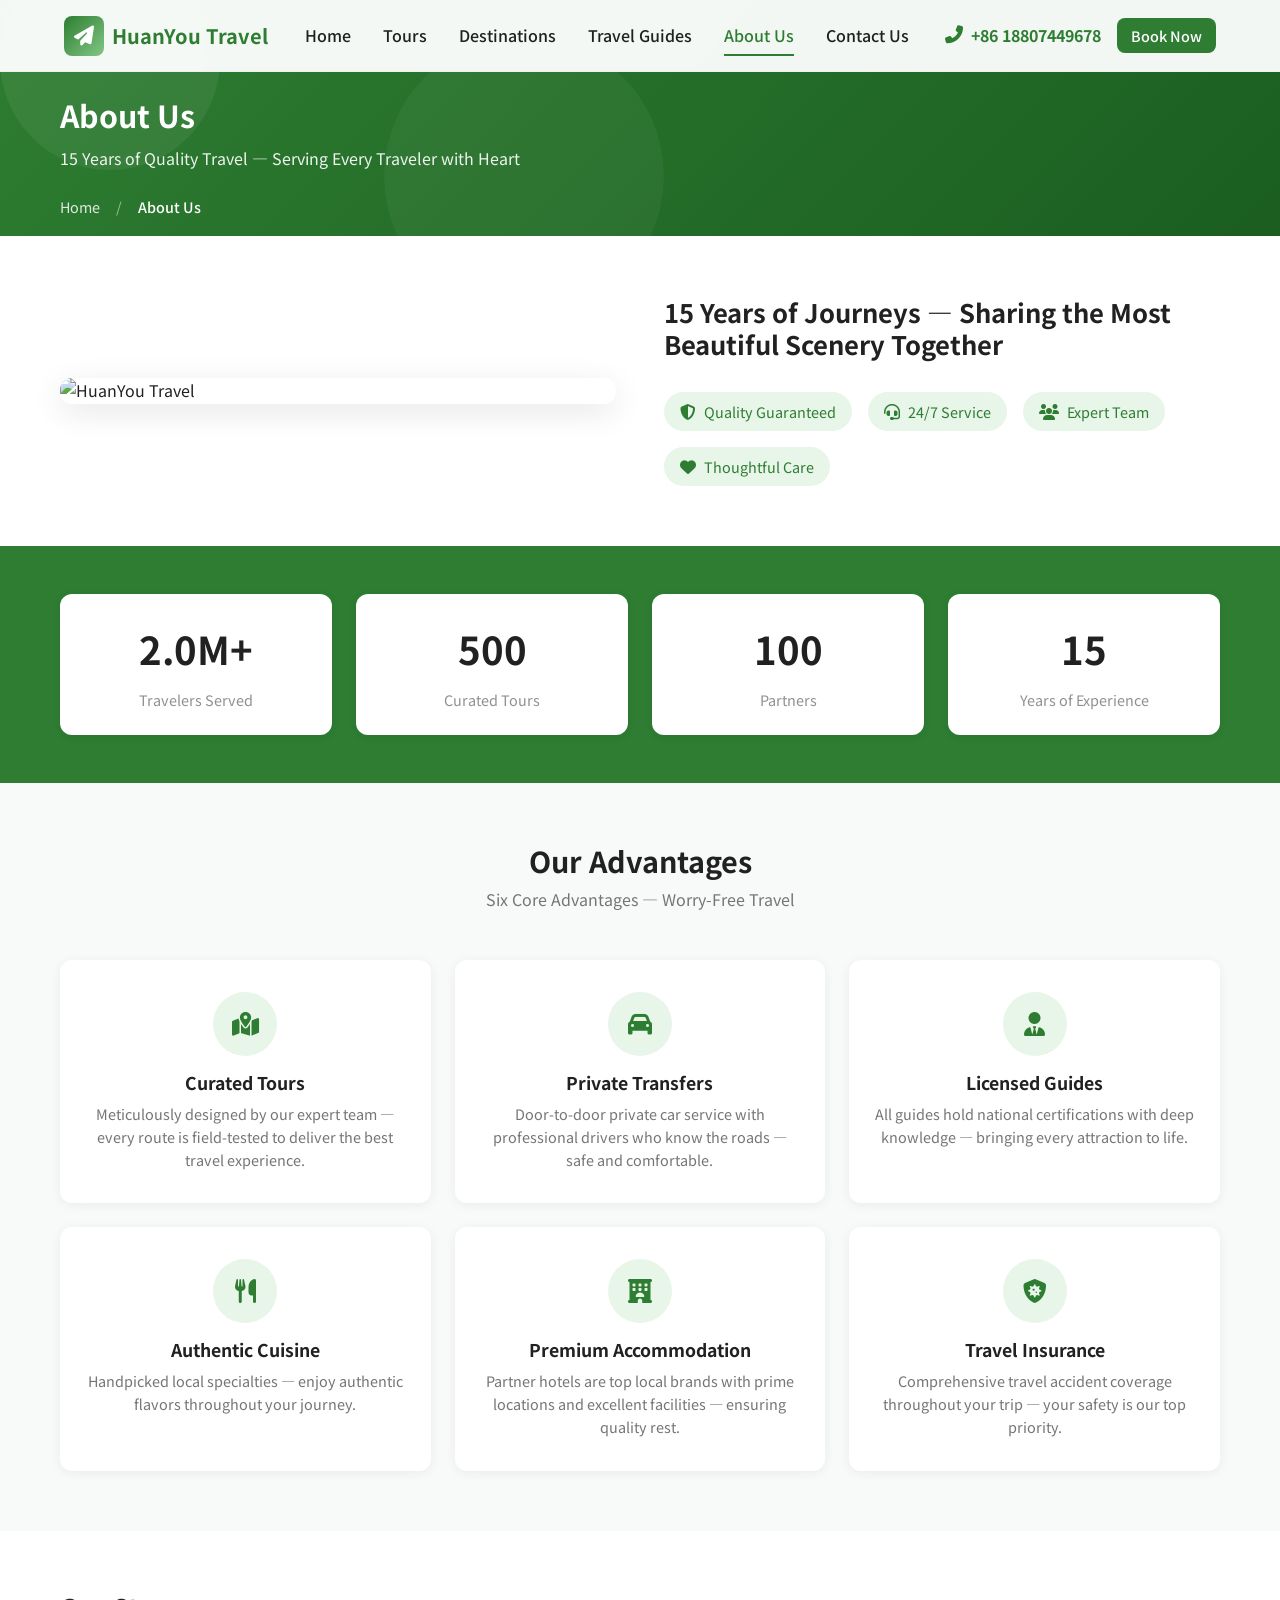
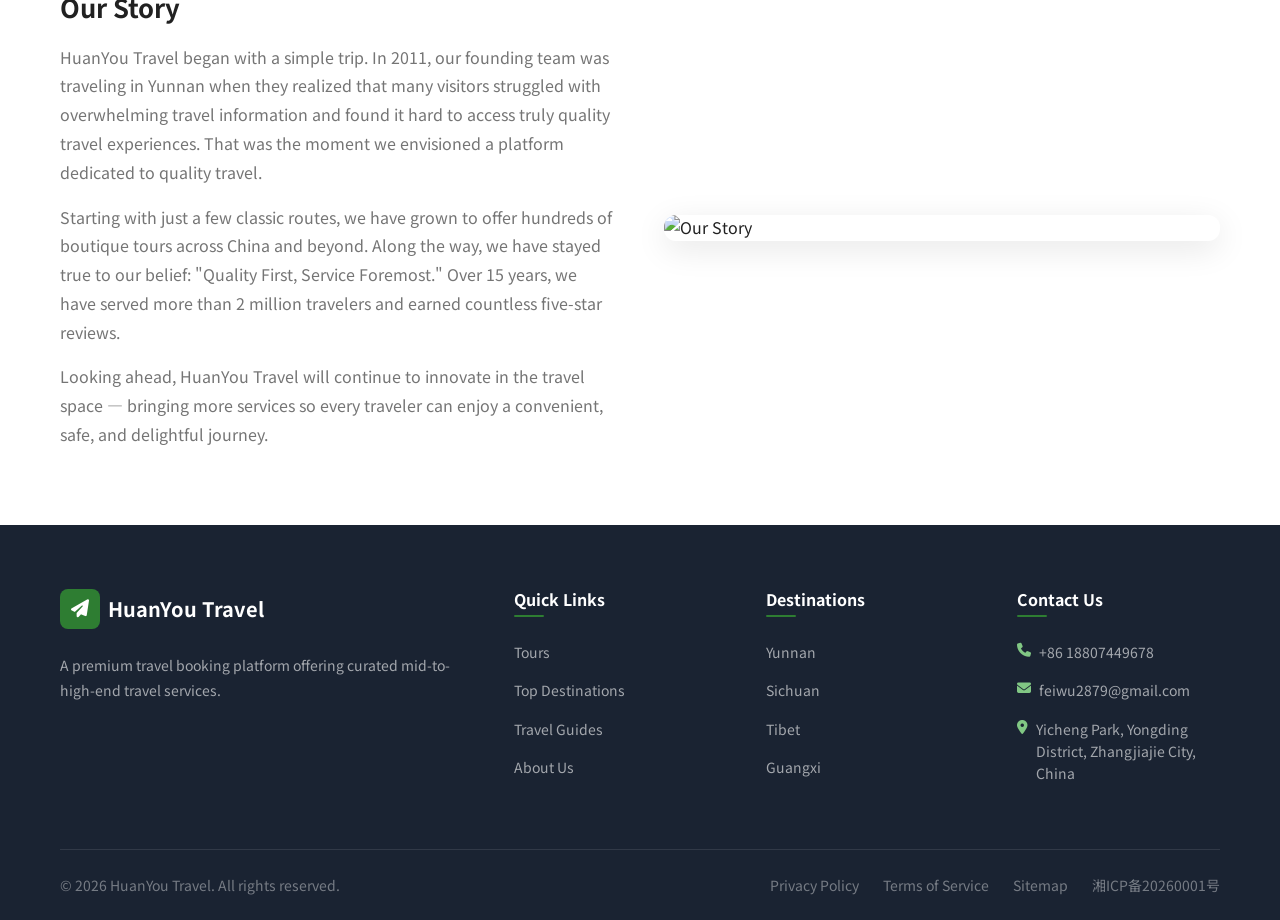
==== about.html @ 59b0a1f9 "Initial commit: HuanYou Travel website with SSR and Supabase" ====
<!DOCTYPE html>
<html lang="zh-CN">
<head>
  <link rel="icon" href="favicon.svg" type="image/svg+xml">
  <meta charset="UTF-8">
  <meta name="viewport" content="width=device-width, initial-scale=1.0">
<title>About Us - HuanYou Travel</title>
  <link rel="preconnect" href="https://fonts.googleapis.com">
  <link rel="preconnect" href="https://fonts.gstatic.com" crossorigin>
  <link href="https://fonts.googleapis.com/css2?family=Noto+Sans+SC:wght@400;500;700&display=swap" rel="stylesheet">
  <link rel="stylesheet" href="css/style.css">
  <link rel="stylesheet" href="css/components.css">
  <link rel="stylesheet" href="https://cdnjs.cloudflare.com/ajax/libs/font-awesome/6.4.0/css/all.min.css">
  <link rel="stylesheet" href="css/pages.css">
</head>
<body>
  <header class="header" id="main-header">
    <div class="header-inner">
      <a href="index.html" class="logo">
        <div class="logo-icon"><i class="fas fa-paper-plane"></i></div>
<span>HuanYou Travel</span>
      </a>
      <nav class="nav-menu" id="nav-menu"></nav>
      <div class="nav-actions">
        <a href="tel:400-888-6789" class="header-phone">
          <i class="fas fa-phone-alt"></i> 400-888-6789
        </a>
<a href="booking.html" class="btn btn-primary btn-sm">Book Now</a>
      </div>
<button class="mobile-menu-btn" id="mobile-menu-btn" aria-label="Menu">
        <span></span><span></span><span></span>
      </button>
    </div>
  </header>

  <nav class="mobile-nav" id="mobile-nav"></nav>

  <div class="page-header">
    <div class="container">
<h1 class="page-title">About Us</h1>
<p class="page-subtitle">15 Years of Quality Travel — Serving Every Traveler with Heart</p>
      <div class="breadcrumb">
<a href="index.html">Home</a>
        <span class="breadcrumb-sep">/</span>
<span class="current">About Us</span>
      </div>
    </div>
  </div>

  <main class="about-page">
    <section class="about-intro">
      <div class="container">
        <div class="about-intro-grid">
          <div class="about-intro-image">
<img id="about-hero-img" src="https://images.unsplash.com/photo-1488646953014-85cb44e25828?w=600&q=80" alt="HuanYou Travel" style="max-width:100%;">
          </div>
          <div class="about-intro-text">
<h2>15 Years of Journeys — Sharing the Most Beautiful Scenery Together</h2>
            <p id="about-intro-text" class="about-content-placeholder"></p>
            <div class="about-features">
              <div class="about-feature">
                <i class="fas fa-shield-alt"></i>
<span>Quality Guaranteed</span>
              </div>
              <div class="about-feature">
                <i class="fas fa-headset"></i>
<span>24/7 Service</span>
              </div>
              <div class="about-feature">
                <i class="fas fa-users"></i>
<span>Expert Team</span>
              </div>
              <div class="about-feature">
                <i class="fas fa-heart"></i>
<span>Thoughtful Care</span>
              </div>
            </div>
          </div>
        </div>
      </div>
    </section>

    <section class="about-stats">
      <div class="container">
        <div class="stats-grid">
          <div class="stat-card">
            <div class="stat-number" data-target="2000000">0</div>
<div class="stat-label">Travelers Served</div>
          </div>
          <div class="stat-card">
            <div class="stat-number" data-target="500">0</div>
<div class="stat-label">Curated Tours</div>
          </div>
          <div class="stat-card">
            <div class="stat-number" data-target="100">0</div>
<div class="stat-label">Partners</div>
          </div>
          <div class="stat-card">
            <div class="stat-number" data-target="15">0</div>
<div class="stat-label">Years of Experience</div>
          </div>
        </div>
      </div>
    </section>

    <section class="about-features-section">
      <div class="container">
        <div class="section-header">
<h2>Our Advantages</h2>
<p>Six Core Advantages — Worry-Free Travel</p>
        </div>
        <div class="features-grid">
          <div class="feature-card">
            <div class="feature-icon"><i class="fas fa-map-marked-alt"></i></div>
<h3>Curated Tours</h3>
<p>Meticulously designed by our expert team — every route is field-tested to deliver the best travel experience.</p>
          </div>
          <div class="feature-card">
            <div class="feature-icon"><i class="fas fa-car"></i></div>
<h3>Private Transfers</h3>
<p>Door-to-door private car service with professional drivers who know the roads — safe and comfortable.</p>
          </div>
          <div class="feature-card">
            <div class="feature-icon"><i class="fas fa-user-tie"></i></div>
<h3>Licensed Guides</h3>
<p>All guides hold national certifications with deep knowledge — bringing every attraction to life.</p>
          </div>
          <div class="feature-card">
            <div class="feature-icon"><i class="fas fa-utensils"></i></div>
<h3>Authentic Cuisine</h3>
<p>Handpicked local specialties — enjoy authentic flavors throughout your journey.</p>
          </div>
          <div class="feature-card">
            <div class="feature-icon"><i class="fas fa-hotel"></i></div>
<h3>Premium Accommodation</h3>
<p>Partner hotels are top local brands with prime locations and excellent facilities — ensuring quality rest.</p>
          </div>
          <div class="feature-card">
            <div class="feature-icon"><i class="fas fa-shield-virus"></i></div>
<h3>Travel Insurance</h3>
<p>Comprehensive travel accident coverage throughout your trip — your safety is our top priority.</p>
          </div>
        </div>
      </div>
    </section>

    <section class="about-story">
      <div class="container">
        <div class="about-story-grid">
          <div class="about-story-text">
<h2>Our Story</h2>
<p>HuanYou Travel began with a simple trip. In 2011, our founding team was traveling in Yunnan when they realized that many visitors struggled with overwhelming travel information and found it hard to access truly quality travel experiences. That was the moment we envisioned a platform dedicated to quality travel.</p>
<p>Starting with just a few classic routes, we have grown to offer hundreds of boutique tours across China and beyond. Along the way, we have stayed true to our belief: "Quality First, Service Foremost." Over 15 years, we have served more than 2 million travelers and earned countless five-star reviews.</p>
<p>Looking ahead, HuanYou Travel will continue to innovate in the travel space — bringing more services so every traveler can enjoy a convenient, safe, and delightful journey.</p>
          </div>
          <div class="about-story-image">
<img id="about-story-img" src="https://images.unsplash.com/photo-1469474968028-56623f02e42e?w=600&q=80" alt="Our Story" style="max-width:100%;">
          </div>
        </div>
      </div>
    </section>
  </main>

  <footer class="footer">
    <div class="container">
      <div class="footer-grid">
        <div class="footer-brand">
          <div class="footer-logo">
            <i class="fas fa-paper-plane"></i>
<span>HuanYou Travel</span>
          </div>
<p class="footer-desc">Quality travel — making every journey a beautiful memory.</p>
        </div>
        <div class="footer-links">
<h4>Quick Links</h4>
          <ul>
<li><a href="/routes">Tours</a></li>
<li><a href="/destinations">Popular Destinations</a></li>
<li><a href="/guides">Travel Guides</a></li>
<li><a href="about.html">About Us</a></li>
          </ul>
        </div>
        <div class="footer-links">
<h4>Popular Destinations</h4>
          <ul>
<li><a href="/destinations#yunnan">Yunnan</a></li>
<li><a href="/destinations#sichuan">Sichuan</a></li>
<li><a href="/destinations#tibet">Tibet</a></li>
<li><a href="/destinations#guangxi">Guangxi</a></li>
          </ul>
        </div>
        <div class="footer-contact">
<h4>Contact Us</h4>
          <ul>
            <li><i class="fas fa-phone"></i> 400-888-6789</li>
            <li><i class="fas fa-envelope"></i> info@lututrip.com</li>
<li><i class="fas fa-map-marker-alt"></i> Beijing, China</li>
          </ul>
        </div>
      </div>
      <div class="footer-bottom">
<p>&copy; 2026 HuanYou Travel. All rights reserved. | <a href="#">Privacy Policy</a> | <a href="#">Terms of Service</a> | <a href="#">Sitemap</a></p>
      </div>
    </div>
  </footer>

  <script src="supabase-config.js"></script>
  <script src="js/cloud.js"></script>
  <script src="js/app.js"></script>
  <script src="js/data.js"></script>
  <script>
    function animateStats() {
      document.querySelectorAll('.stat-number[data-target]').forEach(function(el) {
        var target = parseInt(el.dataset.target);
        var duration = 1500;
        var step = target / (duration / 16);
        var current = 0;
        var timer = setInterval(function() {
          current = Math.min(current + step, target);
          el.textContent = current >= 1000000
            ? (current / 1000000).toFixed(1) + 'M+'
            : current >= 1000
              ? Math.floor(current / 1000) + 'K+'
              : Math.floor(current);
          if (current >= target) clearInterval(timer);
        }, 16);
      });
    }

    if (window.Settings && window.DataLoader) {
      DataLoader.loadSettings().then(function(s) {
        if (!s || !s.aboutContent) return;
        var ac = s.aboutContent;
        // About Us images
        var heroImg = document.getElementById('about-hero-img');
        if (heroImg && ac.heroImage) { heroImg.src = ac.heroImage; if (ac.heroImageWidth > 0) heroImg.style.maxWidth = ac.heroImageWidth + 'px'; }
        var storyImg = document.getElementById('about-story-img');
        if (storyImg && ac.storyImage) { storyImg.src = ac.storyImage; if (ac.storyImageWidth > 0) storyImg.style.maxWidth = ac.storyImageWidth + 'px'; }
        var sub = document.querySelector('.page-header .page-subtitle');
        if (sub && ac.subtitle) {
          sub.textContent = ac.subtitle;
          sub.classList.remove('about-content-placeholder');
        }
        var introEl = document.getElementById('about-intro-text');
        if (introEl && ac.intro) {
          introEl.textContent = ac.intro;
          introEl.classList.remove('about-content-placeholder');
        }
        if (Array.isArray(ac.features) && ac.features.length) {
          var fg = document.querySelector('.features-grid');
          if (fg) {
            fg.innerHTML = ac.features.map(function(f) {
              var icon = f.icon || 'fa-star';
              if (icon.indexOf('fa-') !== 0) icon = 'fa-' + icon;
              return '<div class="feature-card"><div class="feature-icon"><i class="fas ' + escH(icon) + '"></i></div><h3>' + escH(f.title) + '</h3><p>' + escH(f.desc) + '</p></div>';
            }).join('');
          }
        }
        if (Array.isArray(ac.stats) && ac.stats.length) {
          var sg = document.querySelector('.stats-grid');
          if (sg) {
            sg.innerHTML = ac.stats.map(function(st) {
              return '<div class="stat-card"><div class="stat-number" data-target="' + escH(String(st.value)) + '">0</div><div class="stat-label">' + escH(st.label) + '</div></div>';
            }).join('');
            animateStats();
          }
        }
        if (ac.story) {
          var st = document.querySelector('.about-story-text');
          if (st) {
            var ps = String(ac.story).split(/\n{2,}/).filter(Boolean);
            st.querySelectorAll('p').forEach(function(p) { p.remove(); });
            ps.forEach(function(txt) {
              var p = document.createElement('p');
              p.textContent = txt;
              st.appendChild(p);
            });
          }
        }
      }).catch(function(){});
    }
    function escH(t) {
      return String(t == null ? '' : t).replace(/&/g, '&amp;').replace(/</g, '&lt;').replace(/>/g, '&gt;').replace(/"/g, '&quot;');
    }

    var statsSection = document.querySelector('.about-stats');
    if (statsSection) {
      var observer = new IntersectionObserver(function(entries) {
        entries.forEach(function(entry) {
          if (entry.isIntersecting) {
            animateStats();
            observer.disconnect();
          }
        });
      }, { threshold: 0.3 });
      observer.observe(statsSection);
    }
  </script>
</body>
</html>
---- css/style.css ----
/* =============================================
   TravelWay 旅行社官网 - 全局样式表
   ============================================= */

/* ===== CSS Variables ===== */
:root {
  /* Colors */
  --color-primary: #2E7D32;
  --color-primary-dark: #1B5E20;
  --color-primary-light: #81C784;
  --color-primary-bg: #E8F5E9;
  --color-accent: #FF8F00;
  --color-accent-dark: #E65100;
  --color-accent-light: #FFE0B2;
  --color-bg: #F8F9FA;
  --color-bg-white: #FFFFFF;
  --color-text: #212121;
  --color-text-secondary: #757575;
  --color-text-light: #9E9E9E;
  --color-border: #E0E0E0;
  --color-border-light: #F0F0F0;
  --color-success: #43A047;
  --color-warning: #FFA000;
  --color-error: #E53935;
  --color-info: #1976D2;

  /* Typography */
  --font-primary: 'Noto Sans SC', 'PingFang SC', -apple-system, sans-serif;
  --font-display: 'PingFang SC', 'Microsoft YaHei', 'Hiragino Sans GB', 'Source Han Sans SC', 'Noto Sans SC', sans-serif;
  --font-size-xs: 12px;
  --font-size-sm: 14px;
  --font-size-base: 16px;
  --font-size-lg: 18px;
  --font-size-xl: 20px;
  --font-size-2xl: 24px;
  --font-size-3xl: 32px;
  --font-size-4xl: 40px;
  --font-size-5xl: 48px;
  --font-size-hero: 56px;
  --font-weight-normal: 400;
  --font-weight-medium: 500;
  --font-weight-bold: 700;
  --line-height-tight: 1.25;
  --line-height-base: 1.6;
  --line-height-relaxed: 1.8;

  /* Spacing */
  --space-xs: 4px;
  --space-sm: 8px;
  --space-md: 16px;
  --space-lg: 24px;
  --space-xl: 32px;
  --space-2xl: 48px;
  --space-3xl: 64px;
  --space-4xl: 96px;

  /* Border Radius */
  --radius-sm: 4px;
  --radius-md: 8px;
  --radius-lg: 12px;
  --radius-xl: 16px;
  --radius-2xl: 24px;
  --radius-full: 9999px;

  /* Shadows */
  --shadow-xs: 0 1px 3px rgba(0,0,0,0.06);
  --shadow-sm: 0 2px 8px rgba(0,0,0,0.08);
  --shadow-md: 0 4px 16px rgba(0,0,0,0.10);
  --shadow-lg: 0 8px 32px rgba(0,0,0,0.12);
  --shadow-xl: 0 16px 48px rgba(0,0,0,0.16);
  --shadow-primary: 0 4px 20px rgba(46, 125, 50, 0.3);

  /* Layout */
  --container-max: 1200px;
  --container-narrow: 800px;
  --header-height: 72px;
  --header-height-mobile: 60px;

  /* Transitions */
  --transition-fast: 150ms ease;
  --transition-base: 250ms ease;
  --transition-slow: 400ms ease;
  --transition-bounce: 400ms cubic-bezier(0.34, 1.56, 0.64, 1);

  /* Z-Index */
  --z-dropdown: 100;
  --z-sticky: 200;
  --z-fixed: 300;
  --z-modal-backdrop: 400;
  --z-modal: 500;
  --z-toast: 600;
  --z-tooltip: 700;
}

/* ===== Reset & Base ===== */
*, *::before, *::after {
  box-sizing: border-box;
  margin: 0;
  padding: 0;
}

html {
  scroll-behavior: smooth;
  font-size: 16px;
  -webkit-text-size-adjust: 100%;
}

body {
  font-family: var(--font-primary);
  font-size: var(--font-size-base);
  line-height: var(--line-height-base);
  color: var(--color-text);
  background-color: var(--color-bg);
  min-height: 100vh;
  overflow-x: hidden;
  -webkit-font-smoothing: antialiased;
  -moz-osx-font-smoothing: grayscale;
}

img {
  max-width: 100%;
  height: auto;
  display: block;
}

a {
  color: inherit;
  text-decoration: none;
  transition: color var(--transition-fast);
}

ul, ol {
  list-style: none;
}

button {
  font-family: inherit;
  cursor: pointer;
  border: none;
  background: none;
}

input, textarea, select {
  font-family: inherit;
  font-size: inherit;
}

h1, h2, h3, h4, h5, h6 {
  font-weight: var(--font-weight-bold);
  line-height: var(--line-height-tight);
  color: var(--color-text);
}

/* ===== Layout Utilities ===== */
.container {
  width: 100%;
  max-width: var(--container-max);
  margin: 0 auto;
  padding: 0 var(--space-lg);
}

.container-narrow {
  max-width: var(--container-narrow);
}

.section {
  padding: var(--space-3xl) 0;
}

.section-sm {
  padding: var(--space-2xl) 0;
}

.section-lg {
  padding: var(--space-4xl) 0;
}

.section-header {
  text-align: center;
  margin-bottom: var(--space-2xl);
}

.section-title {
  font-size: var(--font-size-3xl);
  color: var(--color-text);
  margin-bottom: var(--space-sm);
  position: relative;
  display: inline-block;
}

.section-title::after {
  content: '';
  position: absolute;
  bottom: -8px;
  left: 50%;
  transform: translateX(-50%);
  width: 60px;
  height: 3px;
  background: linear-gradient(90deg, var(--color-primary), var(--color-primary-light));
  border-radius: var(--radius-full);
}

.section-subtitle {
  font-size: var(--font-size-lg);
  color: var(--color-text-secondary);
  margin-top: var(--space-md);
}

.section-title-left .section-title::after {
  left: 0;
  transform: none;
}

.section-title-left .section-subtitle {
  text-align: left;
}

.grid {
  display: grid;
  gap: var(--space-lg);
}

.grid-2 { grid-template-columns: repeat(2, 1fr); }
.grid-3 { grid-template-columns: repeat(3, 1fr); }
.grid-4 { grid-template-columns: repeat(4, 1fr); }

.flex { display: flex; }
.flex-center { display: flex; align-items: center; justify-content: center; }
.flex-between { display: flex; align-items: center; justify-content: space-between; }
.flex-col { display: flex; flex-direction: column; }
.gap-sm { gap: var(--space-sm); }
.gap-md { gap: var(--space-md); }
.gap-lg { gap: var(--space-lg); }

/* ===== Typography Utilities ===== */
.text-primary { color: var(--color-primary); }
.text-accent { color: var(--color-accent); }
.text-secondary { color: var(--color-text-secondary); }
.text-light { color: var(--color-text-light); }
.text-center { text-align: center; }
.text-sm { font-size: var(--font-size-sm); }
.text-lg { font-size: var(--font-size-lg); }
.text-xl { font-size: var(--font-size-xl); }
.text-bold { font-weight: var(--font-weight-bold); }

.heading-hero {
  font-size: var(--font-size-hero);
  font-weight: var(--font-weight-bold);
  line-height: 1.15;
}

.heading-lg {
  font-size: var(--font-size-3xl);
  line-height: 1.3;
}

.heading-md {
  font-size: var(--font-size-2xl);
  line-height: 1.4;
}

.ellipsis {
  overflow: hidden;
  text-overflow: ellipsis;
  white-space: nowrap;
}

.ellipsis-2 {
  display: -webkit-box;
  -webkit-line-clamp: 2;
  -webkit-box-orient: vertical;
  overflow: hidden;
}

.ellipsis-3 {
  display: -webkit-box;
  -webkit-line-clamp: 3;
  -webkit-box-orient: vertical;
  overflow: hidden;
}

/* ===== Buttons ===== */
.btn {
  display: inline-flex;
  align-items: center;
  justify-content: center;
  gap: var(--space-sm);
  padding: 12px 28px;
  font-size: var(--font-size-base);
  font-weight: var(--font-weight-medium);
  border-radius: var(--radius-full);
  transition: all var(--transition-base);
  cursor: pointer;
  white-space: nowrap;
  border: 2px solid transparent;
  user-select: none;
}

.btn:active {
  transform: scale(0.97);
}

.btn-primary {
  background: var(--color-primary);
  color: #fff;
  border-color: var(--color-primary);
}

.btn-primary:hover {
  background: var(--color-primary-dark);
  border-color: var(--color-primary-dark);
  box-shadow: var(--shadow-primary);
  transform: translateY(-2px);
}

.btn-accent {
  background: var(--color-accent);
  color: #fff;
  border-color: var(--color-accent);
}

.btn-accent:hover {
  background: var(--color-accent-dark);
  border-color: var(--color-accent-dark);
  transform: translateY(-2px);
  box-shadow: 0 4px 20px rgba(255, 143, 0, 0.3);
}

.btn-outline {
  background: transparent;
  color: var(--color-primary);
  border-color: var(--color-primary);
}

.btn-outline:hover {
  background: var(--color-primary);
  color: #fff;
}

.btn-white {
  background: #fff;
  color: var(--color-primary);
  border-color: #fff;
}

.btn-white:hover {
  background: var(--color-primary-bg);
  transform: translateY(-2px);
}

.btn-ghost {
  background: transparent;
  color: var(--color-text);
  border-color: var(--color-border);
}

.btn-ghost:hover {
  border-color: var(--color-primary);
  color: var(--color-primary);
}

.btn-sm {
  padding: 8px 18px;
  font-size: var(--font-size-sm);
}

.btn-lg {
  padding: 16px 36px;
  font-size: var(--font-size-lg);
}

.btn-block {
  width: 100%;
}

.btn-icon {
  width: 40px;
  height: 40px;
  padding: 0;
  border-radius: var(--radius-md);
}

/* ===== Cards ===== */
.card {
  background: var(--color-bg-white);
  border-radius: var(--radius-lg);
  overflow: hidden;
  box-shadow: var(--shadow-sm);
  transition: all var(--transition-base);
}

.card:hover {
  box-shadow: var(--shadow-md);
  transform: translateY(-4px);
}

.card-image {
  width: 100%;
  height: 220px;
  object-fit: cover;
  transition: transform var(--transition-slow);
}

.card:hover .card-image {
  transform: scale(1.05);
}

.card-image-wrapper {
  overflow: hidden;
  position: relative;
}

.card-badge {
  position: absolute;
  top: var(--space-md);
  left: var(--space-md);
  padding: 4px 12px;
  font-size: var(--font-size-xs);
  font-weight: var(--font-weight-bold);
  color: #fff;
  border-radius: var(--radius-full);
  z-index: 1;
}

.badge-hot { background: #E53935; }
.badge-new { background: var(--color-accent); }
.badge-recommend { background: var(--color-primary); }
.badge-sale { background: linear-gradient(135deg, #E53935, #FF5722); }

.card-body {
  padding: var(--space-lg);
}

.card-title {
  font-size: var(--font-size-lg);
  font-weight: var(--font-weight-bold);
  margin-bottom: var(--space-sm);
  color: var(--color-text);
  transition: color var(--transition-fast);
}

.card:hover .card-title {
  color: var(--color-primary);
}

.card-text {
  font-size: var(--font-size-sm);
  color: var(--color-text-secondary);
  line-height: var(--line-height-relaxed);
}

.card-footer {
  padding: var(--space-md) var(--space-lg);
  border-top: 1px solid var(--color-border-light);
  display: flex;
  align-items: center;
  justify-content: space-between;
}

/* ===== Tags ===== */
.tag {
  display: inline-flex;
  align-items: center;
  padding: 4px 10px;
  font-size: var(--font-size-xs);
  font-weight: var(--font-weight-medium);
  border-radius: var(--radius-full);
  background: var(--color-primary-bg);
  color: var(--color-primary);
  gap: 4px;
}

.tag-accent {
  background: var(--color-accent-light);
  color: var(--color-accent-dark);
}

.tag-gray {
  background: var(--color-bg);
  color: var(--color-text-secondary);
}

/* ===== Form Elements ===== */
.form-group {
  margin-bottom: var(--space-lg);
}

.form-label {
  display: block;
  font-size: var(--font-size-sm);
  font-weight: var(--font-weight-medium);
  color: var(--color-text);
  margin-bottom: var(--space-sm);
}

.form-label .required {
  color: var(--color-error);
  margin-left: 4px;
}

.form-control {
  width: 100%;
  padding: 12px 16px;
  font-size: var(--font-size-base);
  color: var(--color-text);
  background: var(--color-bg-white);
  border: 1.5px solid var(--color-border);
  border-radius: var(--radius-md);
  transition: border-color var(--transition-fast), box-shadow var(--transition-fast);
  outline: none;
}

.form-control:focus {
  border-color: var(--color-primary);
  box-shadow: 0 0 0 3px rgba(46, 125, 50, 0.12);
}

.form-control::placeholder {
  color: var(--color-text-light);
}

.form-control.error {
  border-color: var(--color-error);
}

.form-control.error:focus {
  box-shadow: 0 0 0 3px rgba(229, 57, 53, 0.12);
}

textarea.form-control {
  min-height: 120px;
  resize: vertical;
}

select.form-control {
  appearance: none;
  background-image: url("data:image/svg+xml,%3Csvg xmlns='http://www.w3.org/2000/svg' width='16' height='16' viewBox='0 0 24 24' fill='none' stroke='%23757575' stroke-width='2'%3E%3Cpolyline points='6 9 12 15 18 9'%3E%3C/polyline%3E%3C/svg%3E");
  background-repeat: no-repeat;
  background-position: right 12px center;
  padding-right: 40px;
}

.form-hint {
  font-size: var(--font-size-xs);
  color: var(--color-text-light);
  margin-top: var(--space-xs);
}

.form-error {
  font-size: var(--font-size-xs);
  color: var(--color-error);
  margin-top: var(--space-xs);
}

.form-row {
  display: grid;
  grid-template-columns: 1fr 1fr;
  gap: var(--space-lg);
}

/* ===== Navigation Header ===== */
.header {
  position: fixed;
  top: 0;
  left: 0;
  right: 0;
  height: var(--header-height);
  background: rgba(255, 255, 255, 0.95);
  backdrop-filter: blur(10px);
  -webkit-backdrop-filter: blur(10px);
  border-bottom: 1px solid var(--color-border-light);
  z-index: var(--z-fixed);
  transition: all var(--transition-base);
}

.header.scrolled {
  height: 64px;
  box-shadow: var(--shadow-sm);
}

.header-inner {
  height: 100%;
  display: flex;
  align-items: center;
  justify-content: space-between;
  max-width: var(--container-max);
  margin: 0 auto;
  padding: 0 var(--space-lg);
}

.logo {
  display: flex;
  align-items: center;
  gap: var(--space-sm);
  font-size: var(--font-size-xl);
  font-weight: var(--font-weight-bold);
  color: var(--color-primary);
  text-decoration: none;
}

.logo-icon {
  width: 40px;
  height: 40px;
  background: linear-gradient(135deg, var(--color-primary), var(--color-primary-light));
  border-radius: var(--radius-md);
  display: flex;
  align-items: center;
  justify-content: center;
  color: #fff;
  font-size: var(--font-size-xl);
}

.nav-menu {
  display: flex;
  align-items: center;
  gap: var(--space-xl);
}

.nav-link {
  font-size: var(--font-size-base);
  font-weight: var(--font-weight-medium);
  color: var(--color-text);
  position: relative;
  padding: var(--space-sm) 0;
}

.nav-link::after {
  content: '';
  position: absolute;
  bottom: 0;
  left: 0;
  width: 0;
  height: 2px;
  background: var(--color-primary);
  transition: width var(--transition-base);
}

.nav-link:hover::after,
.nav-link.active::after {
  width: 100%;
}

.nav-link:hover,
.nav-link.active {
  color: var(--color-primary);
}

.nav-actions {
  display: flex;
  align-items: center;
  gap: var(--space-md);
}

.header-phone {
  display: flex;
  align-items: center;
  gap: var(--space-sm);
  font-size: var(--font-size-base);
  font-weight: var(--font-weight-bold);
  color: var(--color-primary);
}

.header-phone i {
  font-size: var(--font-size-lg);
}

/* Mobile Menu */
.mobile-menu-btn {
  display: none;
  width: 44px;
  height: 44px;
  flex-direction: column;
  align-items: center;
  justify-content: center;
  gap: 5px;
  cursor: pointer;
  background: none;
  border: none;
}

.mobile-menu-btn span {
  display: block;
  width: 24px;
  height: 2px;
  background: var(--color-text);
  border-radius: 2px;
  transition: all var(--transition-base);
}

.mobile-menu-btn.active span:nth-child(1) {
  transform: rotate(45deg) translate(5px, 5px);
}

.mobile-menu-btn.active span:nth-child(2) {
  opacity: 0;
}

.mobile-menu-btn.active span:nth-child(3) {
  transform: rotate(-45deg) translate(5px, -5px);
}

.mobile-nav {
  display: none;
  position: fixed;
  top: var(--header-height);
  left: 0;
  right: 0;
  bottom: 0;
  background: rgba(255, 255, 255, 0.98);
  backdrop-filter: blur(10px);
  z-index: var(--z-fixed);
  padding: var(--space-lg);
  flex-direction: column;
  gap: var(--space-md);
}

.mobile-nav.active {
  display: flex;
}

.mobile-nav .nav-link {
  font-size: var(--font-size-xl);
  padding: var(--space-md);
  border-bottom: 1px solid var(--color-border-light);
}

/* ===== Hero Section ===== */
.hero {
  position: relative;
  height: 100vh;
  min-height: 600px;
  max-height: 900px;
  overflow: hidden;
  margin-top: calc(-1 * var(--header-height));
  padding-top: 0;
}

.hero-carousel {
  position: relative;
  width: 100%;
  height: 100%;
}

.hero-slide {
  position: absolute;
  top: 0;
  left: 0;
  width: 100%;
  height: 100%;
  opacity: 0;
  transition: opacity 1s ease;
}

.hero-slide.active {
  opacity: 1;
}

.hero-slide-bg {
  width: 100%;
  height: 100%;
  object-fit: cover;
}

.hero-overlay {
  position: absolute;
  top: 0;
  left: 0;
  width: 100%;
  height: 100%;
  background: linear-gradient(
    135deg,
    rgba(0, 0, 0, 0.5) 0%,
    rgba(0, 0, 0, 0.2) 50%,
    rgba(0, 0, 0, 0.3) 100%
  );
}

.hero-content {
  position: absolute;
  top: 50%;
  left: 50%;
  transform: translate(-50%, -50%);
  text-align: center;
  color: #fff;
  width: 90%;
  max-width: 800px;
  z-index: 2;
}

.hero-badge {
  display: inline-flex;
  align-items: center;
  gap: var(--space-sm);
  padding: 8px 20px;
  background: rgba(255, 255, 255, 0.15);
  backdrop-filter: blur(10px);
  border-radius: var(--radius-full);
  font-size: var(--font-size-sm);
  color: #fff;
  margin-bottom: var(--space-lg);
  animation: fadeInUp 0.8s ease;
}

.hero-title {
  font-size: var(--font-size-hero);
  font-weight: var(--font-weight-bold);
  color: #fff;
  margin-bottom: var(--space-lg);
  line-height: 1.2;
  animation: fadeInUp 0.8s ease 0.2s both;
}

.hero-subtitle {
  font-size: var(--font-size-xl);
  color: rgba(255, 255, 255, 0.9);
  margin-bottom: var(--space-xl);
  line-height: var(--line-height-relaxed);
  animation: fadeInUp 0.8s ease 0.4s both;
}

.hero-actions {
  display: flex;
  gap: var(--space-md);
  justify-content: center;
  flex-wrap: wrap;
  animation: fadeInUp 0.8s ease 0.6s both;
}

.hero-search {
  background: rgba(255, 255, 255, 0.95);
  backdrop-filter: blur(10px);
  border-radius: var(--radius-xl);
  padding: var(--space-lg);
  margin-top: var(--space-2xl);
  animation: fadeInUp 0.8s ease 0.8s both;
}

.hero-search-form {
  display: flex;
  gap: var(--space-md);
  align-items: flex-end;
  flex-wrap: wrap;
}

.hero-search-form .form-group {
  flex: 1;
  min-width: 160px;
  margin-bottom: 0;
}

.hero-search-form label {
  font-size: var(--font-size-sm);
  font-weight: var(--font-weight-medium);
  color: var(--color-text);
  display: block;
  margin-bottom: var(--space-xs);
}

/* Carousel Indicators */
.hero-indicators {
  position: absolute;
  bottom: 120px;
  left: 50%;
  transform: translateX(-50%);
  display: flex;
  gap: var(--space-sm);
  z-index: 3;
}

.hero-indicator {
  width: 8px;
  height: 8px;
  border-radius: var(--radius-full);
  background: rgba(255, 255, 255, 0.5);
  cursor: pointer;
  transition: all var(--transition-base);
}

.hero-indicator.active {
  width: 32px;
  background: #fff;
}

/* Carousel Arrows */
.hero-arrow {
  position: absolute;
  top: 50%;
  transform: translateY(-50%);
  width: 48px;
  height: 48px;
  background: rgba(255, 255, 255, 0.2);
  backdrop-filter: blur(10px);
  border-radius: var(--radius-full);
  display: flex;
  align-items: center;
  justify-content: center;
  color: #fff;
  cursor: pointer;
  z-index: 3;
  transition: all var(--transition-base);
  border: 1px solid rgba(255, 255, 255, 0.3);
}

.hero-arrow:hover {
  background: rgba(255, 255, 255, 0.4);
}

.hero-arrow-left { left: var(--space-lg); }
.hero-arrow-right { right: var(--space-lg); }

/* ===== Page Header (Breadcrumb) ===== */
.page-header {
  background: linear-gradient(135deg, var(--color-primary), var(--color-primary-dark));
  padding: calc(var(--header-height) + var(--space-3xl)) 0 var(--space-3xl);
  color: #fff;
  position: relative;
  overflow: hidden;
}

.page-header::before {
  content: '';
  position: absolute;
  top: 0;
  left: 0;
  right: 0;
  bottom: 0;
  background: url("data:image/svg+xml,%3Csvg width='60' height='60' viewBox='0 0 60 60' xmlns='http://www.w3.org/2000/svg'%3E%3Cg fill='none' fill-rule='evenodd'%3E%3Cg fill='%23ffffff' fill-opacity='0.05'%3E%3Cpath d='M36 34v-4h-2v4h-4v2h4v4h2v-4h4v-2h-4zm0-30V0h-2v4h-4v2h4v4h2V6h4V4h-4zM6 34v-4H4v4H0v2h4v4h2v-4h4v-2H6zM6 4V0H4v4H0v2h4v4h2V6h4V4H6z'/%3E%3C/g%3E%3C/g%3E%3C/svg%3E");
}

.page-header .container {
  position: relative;
  z-index: 1;
}

.page-title {
  font-size: var(--font-size-4xl);
  color: #fff;
  margin-bottom: var(--space-sm);
}

.page-subtitle {
  font-size: var(--font-size-lg);
  color: rgba(255, 255, 255, 0.8);
}

.breadcrumb {
  display: flex;
  align-items: center;
  gap: var(--space-sm);
  font-size: var(--font-size-sm);
  color: rgba(255, 255, 255, 0.7);
  margin-top: var(--space-lg);
}

.breadcrumb a {
  color: rgba(255, 255, 255, 0.8);
}

.breadcrumb a:hover {
  color: #fff;
}

.breadcrumb-sep {
  opacity: 0.5;
}

.breadcrumb .current {
  color: #fff;
}

/* ===== Footer ===== */
.footer {
  background: #1a2332;
  color: rgba(255, 255, 255, 0.8);
  padding: var(--space-3xl) 0 0;
}

.footer-grid {
  display: grid;
  grid-template-columns: 2fr 1fr 1fr 1fr;
  gap: var(--space-2xl);
  padding-bottom: var(--space-2xl);
  border-bottom: 1px solid rgba(255, 255, 255, 0.1);
}

.footer-brand {
  display: flex;
  align-items: center;
  gap: var(--space-sm);
  font-size: var(--font-size-xl);
  font-weight: var(--font-weight-bold);
  color: #fff;
  margin-bottom: var(--space-lg);
}

.footer-brand-icon {
  position: relative;
  width: 40px;
  height: 40px;
  background: var(--color-primary);
  border-radius: var(--radius-md);
  flex-shrink: 0;
  overflow: hidden;
}

.footer-brand-icon i {
  position: absolute;
  top: 50%;
  left: 50%;
  transform: translate(-50%, -50%);
  color: #fff;
  font-size: 18px;
  line-height: 1;
  font-style: normal;
}

.footer-desc {
  font-size: var(--font-size-sm);
  line-height: var(--line-height-relaxed);
  margin-bottom: var(--space-lg);
  color: rgba(255, 255, 255, 0.6);
}

.footer-social {
  display: flex;
  gap: var(--space-md);
}

.footer-social a {
  position: relative;
  width: 42px;
  height: 42px;
  border-radius: 50%;
  background: rgba(255, 255, 255, 0.12);
  transition: all var(--transition-base);
  text-decoration: none;
  overflow: hidden;
  flex-shrink: 0;
}

.footer-social a i {
  position: absolute;
  top: 50%;
  left: 50%;
  transform: translate(-50%, -50%);
  font-size: 20px;
  line-height: 1;
  color: rgba(255, 255, 255, 0.9);
  font-style: normal;
}

.footer-social a:hover {
  background: var(--color-primary);
  color: #fff;
  transform: translateY(-3px);
}

.footer-title {
  font-size: var(--font-size-base);
  font-weight: var(--font-weight-bold);
  color: #fff;
  margin-bottom: var(--space-lg);
  position: relative;
  padding-bottom: var(--space-sm);
}

.footer-title::after {
  content: '';
  position: absolute;
  bottom: 0;
  left: 0;
  width: 30px;
  height: 2px;
  background: var(--color-primary);
  border-radius: var(--radius-full);
}

.footer-links {
  display: flex;
  flex-direction: column;
  gap: var(--space-md);
}

.footer-links a {
  font-size: var(--font-size-sm);
  color: rgba(255, 255, 255, 0.6);
  transition: color var(--transition-fast);
}

.footer-links a:hover {
  color: var(--color-primary-light);
}

.footer-contact-item {
  display: flex;
  align-items: flex-start;
  gap: var(--space-sm);
  margin-bottom: var(--space-md);
  font-size: var(--font-size-sm);
  color: rgba(255, 255, 255, 0.6);
}

.footer-contact-item i {
  color: var(--color-primary-light);
  margin-top: 2px;
  flex-shrink: 0;
}

.footer-bottom {
  padding: var(--space-lg) 0;
  display: flex;
  align-items: center;
  justify-content: space-between;
  font-size: var(--font-size-sm);
  color: rgba(255, 255, 255, 0.4);
}

.footer-bottom-links {
  display: flex;
  gap: var(--space-lg);
}

.footer-bottom-links a {
  color: rgba(255, 255, 255, 0.4);
}

.footer-bottom-links a:hover {
  color: rgba(255, 255, 255, 0.7);
}

/* ===== Animations ===== */
@keyframes fadeInUp {
  from {
    opacity: 0;
    transform: translateY(30px);
  }
  to {
    opacity: 1;
    transform: translateY(0);
  }
}

@keyframes fadeIn {
  from { opacity: 0; }
  to { opacity: 1; }
}

@keyframes slideInRight {
  from {
    opacity: 0;
    transform: translateX(30px);
  }
  to {
    opacity: 1;
    transform: translateX(0);
  }
}

@keyframes scaleIn {
  from {
    opacity: 0;
    transform: scale(0.9);
  }
  to {
    opacity: 1;
    transform: scale(1);
  }
}

@keyframes pulse {
  0%, 100% { opacity: 1; }
  50% { opacity: 0.5; }
}

@keyframes float {
  0%, 100% { transform: translateY(0); }
  50% { transform: translateY(-10px); }
}

@keyframes shimmer {
  0% { background-position: -200% 0; }
  100% { background-position: 200% 0; }
}

.animate-fade-in-up {
  animation: fadeInUp 0.6s ease both;
}

.animate-fade-in {
  animation: fadeIn 0.6s ease both;
}

.animate-scale-in {
  animation: scaleIn 0.5s ease both;
}

/* Scroll reveal */
.reveal {
  opacity: 0;
  transform: translateY(30px);
  transition: all 0.8s ease;
}

.reveal.visible {
  opacity: 1;
  transform: translateY(0);
}

.reveal-delay-1 { transition-delay: 0.1s; }
.reveal-delay-2 { transition-delay: 0.2s; }
.reveal-delay-3 { transition-delay: 0.3s; }
.reveal-delay-4 { transition-delay: 0.4s; }

/* ===== Loading Skeleton ===== */
.skeleton {
  background: linear-gradient(90deg, #f0f0f0 25%, #e0e0e0 50%, #f0f0f0 75%);
  background-size: 200% 100%;
  animation: shimmer 1.5s infinite;
  border-radius: var(--radius-md);
}

/* ===== Pagination ===== */
.pagination {
  display: flex;
  align-items: center;
  justify-content: center;
  gap: var(--space-sm);
  margin-top: var(--space-2xl);
}

.pagination-btn {
  width: 40px;
  height: 40px;
  border-radius: var(--radius-md);
  border: 1px solid var(--color-border);
  background: var(--color-bg-white);
  color: var(--color-text);
  font-size: var(--font-size-sm);
  display: flex;
  align-items: center;
  justify-content: center;
  cursor: pointer;
  transition: all var(--transition-fast);
}

.pagination-btn:hover:not(.active):not(.disabled) {
  border-color: var(--color-primary);
  color: var(--color-primary);
}

.pagination-btn.active {
  background: var(--color-primary);
  border-color: var(--color-primary);
  color: #fff;
}

.pagination-btn.disabled {
  opacity: 0.4;
  cursor: not-allowed;
}

/* ===== Modal ===== */
.modal-overlay {
  position: fixed;
  top: 0;
  left: 0;
  right: 0;
  bottom: 0;
  background: rgba(0, 0, 0, 0.6);
  backdrop-filter: blur(4px);
  z-index: var(--z-modal-backdrop);
  display: flex;
  align-items: center;
  justify-content: center;
  padding: var(--space-lg);
  opacity: 0;
  visibility: hidden;
  transition: all var(--transition-base);
}

.modal-overlay.active {
  opacity: 1;
  visibility: visible;
}

.modal {
  background: var(--color-bg-white);
  border-radius: var(--radius-xl);
  width: 100%;
  max-width: 600px;
  max-height: 90vh;
  overflow-y: auto;
  box-shadow: var(--shadow-xl);
  transform: scale(0.9) translateY(20px);
  transition: transform var(--transition-base);
}

.modal-overlay.active .modal {
  transform: scale(1) translateY(0);
}

.modal-header {
  padding: var(--space-lg) var(--space-xl);
  border-bottom: 1px solid var(--color-border-light);
  display: flex;
  align-items: center;
  justify-content: space-between;
}

.modal-title {
  font-size: var(--font-size-xl);
  font-weight: var(--font-weight-bold);
}

.modal-close {
  width: 36px;
  height: 36px;
  border-radius: var(--radius-md);
  display: flex;
  align-items: center;
  justify-content: center;
  color: var(--color-text-secondary);
  cursor: pointer;
  transition: all var(--transition-fast);
  background: none;
  border: none;
}

.modal-close:hover {
  background: var(--color-bg);
  color: var(--color-text);
}

.modal-body {
  padding: var(--space-xl);
}

.modal-footer {
  padding: var(--space-lg) var(--space-xl);
  border-top: 1px solid var(--color-border-light);
  display: flex;
  gap: var(--space-md);
  justify-content: flex-end;
}

/* ===== Toast ===== */
.toast-container {
  position: fixed;
  top: calc(var(--header-height) + var(--space-md));
  right: var(--space-md);
  z-index: var(--z-toast);
  display: flex;
  flex-direction: column;
  gap: var(--space-sm);
}

.toast {
  padding: var(--space-md) var(--space-lg);
  background: var(--color-bg-white);
  border-radius: var(--radius-lg);
  box-shadow: var(--shadow-lg);
  display: flex;
  align-items: center;
  gap: var(--space-md);
  min-width: 280px;
  max-width: 400px;
  animation: slideInRight 0.3s ease;
  border-left: 4px solid var(--color-primary);
}

.toast-success { border-left-color: var(--color-success); }
.toast-error { border-left-color: var(--color-error); }
.toast-warning { border-left-color: var(--color-warning); }
.toast-info { border-left-color: var(--color-info); }

.toast-icon {
  font-size: var(--font-size-xl);
  flex-shrink: 0;
}

.toast-success .toast-icon { color: var(--color-success); }
.toast-error .toast-icon { color: var(--color-error); }
.toast-warning .toast-icon { color: var(--color-warning); }
.toast-info .toast-icon { color: var(--color-info); }

.toast-content {
  flex: 1;
}

.toast-title {
  font-weight: var(--font-weight-bold);
  margin-bottom: 2px;
}

.toast-message {
  font-size: var(--font-size-sm);
  color: var(--color-text-secondary);
}

/* ===== Empty State ===== */
.empty-state {
  text-align: center;
  padding: var(--space-3xl) var(--space-lg);
}

.empty-state-icon {
  font-size: 64px;
  color: var(--color-border);
  margin-bottom: var(--space-lg);
}

.empty-state-title {
  font-size: var(--font-size-xl);
  color: var(--color-text);
  margin-bottom: var(--space-sm);
}

.empty-state-text {
  font-size: var(--font-size-base);
  color: var(--color-text-secondary);
  margin-bottom: var(--space-lg);
}

/* ===== Badge / Status ===== */
.status-badge {
  display: inline-flex;
  align-items: center;
  padding: 4px 12px;
  font-size: var(--font-size-xs);
  font-weight: var(--font-weight-bold);
  border-radius: var(--radius-full);
}

.status-pending {
  background: #FFF3E0;
  color: var(--color-accent);
}

.status-confirmed {
  background: var(--color-primary-bg);
  color: var(--color-primary);
}

.status-completed {
  background: #E3F2FD;
  color: var(--color-info);
}

.status-cancelled {
  background: #FFEBEE;
  color: var(--color-error);
}

.status-unread {
  background: #FFEBEE;
  color: var(--color-error);
}

.status-read {
  background: var(--color-primary-bg);
  color: var(--color-primary);
}

/* ===== Price Display ===== */
.price-wrapper {
  display: flex;
  align-items: baseline;
  gap: var(--space-sm);
}

.price {
  font-size: var(--font-size-2xl);
  font-weight: var(--font-weight-bold);
  color: var(--color-accent);
}

.price-sm {
  font-size: var(--font-size-lg);
}

.price-unit {
  font-size: var(--font-size-sm);
  color: var(--color-text-secondary);
}

.price-original {
  font-size: var(--font-size-sm);
  color: var(--color-text-light);
  text-decoration: line-through;
}

/* ===== Stats ===== */
.stats-grid {
  display: grid;
  grid-template-columns: repeat(4, 1fr);
  gap: var(--space-lg);
}

.stat-card {
  text-align: center;
  padding: var(--space-xl);
  background: var(--color-bg-white);
  border-radius: var(--radius-lg);
  box-shadow: var(--shadow-sm);
}

.stat-icon {
  width: 56px;
  height: 56px;
  margin: 0 auto var(--space-md);
  background: var(--color-primary-bg);
  border-radius: var(--radius-lg);
  display: flex;
  align-items: center;
  justify-content: center;
  font-size: var(--font-size-2xl);
  color: var(--color-primary);
}

.stat-number {
  font-size: var(--font-size-3xl);
  font-weight: var(--font-weight-bold);
  color: var(--color-text);
  margin-bottom: var(--space-xs);
}

.stat-label {
  font-size: var(--font-size-sm);
  color: var(--color-text-secondary);
}

/* ===== Testimonial ===== */
.testimonial-card {
  background: var(--color-bg-white);
  border-radius: var(--radius-lg);
  padding: var(--space-xl);
  box-shadow: var(--shadow-sm);
  position: relative;
}

.testimonial-card::before {
  content: '"';
  position: absolute;
  top: var(--space-md);
  left: var(--space-lg);
  font-size: 80px;
  font-family: Georgia, serif;
  color: var(--color-primary-light);
  line-height: 1;
  opacity: 0.3;
}

.testimonial-text {
  font-size: var(--font-size-base);
  line-height: var(--line-height-relaxed);
  color: var(--color-text);
  margin-bottom: var(--space-lg);
  position: relative;
  z-index: 1;
}

.testimonial-author {
  display: flex;
  align-items: center;
  gap: var(--space-md);
}

.testimonial-avatar {
  width: 48px;
  height: 48px;
  border-radius: var(--radius-full);
  object-fit: cover;
  border: 2px solid var(--color-primary-light);
}

.testimonial-name {
  font-weight: var(--font-weight-bold);
  color: var(--color-text);
}

.testimonial-info {
  font-size: var(--font-size-sm);
  color: var(--color-text-secondary);
}

.testimonial-rating {
  color: var(--color-accent);
  font-size: var(--font-size-sm);
  margin-top: 2px;
}

/* ===== Utility Classes ===== */
.hidden { display: none !important; }
.visible { visibility: visible !important; }
.invisible { visibility: hidden !important; }
.overflow-hidden { overflow: hidden; }
.overflow-auto { overflow: auto; }
.relative { position: relative; }
.absolute { position: absolute; }
.fixed { position: fixed; }
.sticky { position: sticky; }
.inset-0 { top: 0; right: 0; bottom: 0; left: 0; }
.z-10 { z-index: 10; }
.z-20 { z-index: 20; }
.cursor-pointer { cursor: pointer; }
.cursor-grab { cursor: grab; }
.select-none { user-select: none; }
.rounded { border-radius: var(--radius-md); }
.rounded-lg { border-radius: var(--radius-lg); }
.rounded-full { border-radius: var(--radius-full); }
.overflow-hidden { overflow: hidden; }
.object-cover { object-fit: cover; }
.object-contain { object-fit: contain; }
.aspect-square { aspect-ratio: 1; }
.aspect-video { aspect-ratio: 16/9; }
.aspect-4-3 { aspect-ratio: 4/3; }
.aspect-3-2 { aspect-ratio: 3/2; }
.aspect-3-4 { aspect-ratio: 3/4; }
.mt-auto { margin-top: auto; }
.mb-0 { margin-bottom: 0; }
.ml-auto { margin-left: auto; }
.mr-auto { margin-right: auto; }
.w-full { width: 100%; }
.h-full { height: 100%; }
.min-h-screen { min-height: 100vh; }

/* ===== Responsive ===== */
@media (max-width: 1200px) {
  :root {
    --font-size-hero: 48px;
  }
  .grid-4 { grid-template-columns: repeat(3, 1fr); }
  .footer-grid { grid-template-columns: repeat(2, 1fr); }
  .stats-grid { grid-template-columns: repeat(2, 1fr); }
}

@media (max-width: 992px) {
  :root {
    --font-size-hero: 40px;
    --font-size-4xl: 32px;
    --font-size-3xl: 28px;
  }
  .nav-menu { display: none; }
  .mobile-menu-btn { display: flex; }
  .header-phone { display: none; }
  .grid-3 { grid-template-columns: repeat(2, 1fr); }
  .grid-4 { grid-template-columns: repeat(2, 1fr); }
  .hero-search-form { flex-direction: column; }
  .hero-search-form .form-group { min-width: 100%; }
  .hero-search-form .btn { width: 100%; }
  .hero-indicators { bottom: 200px; }
  .footer-grid { grid-template-columns: 1fr 1fr; }
  .footer-grid > div:first-child { grid-column: 1 / -1; }
  .form-row { grid-template-columns: 1fr; }
}

@media (max-width: 768px) {
  :root {
    --font-size-hero: 36px;
    --font-size-4xl: 28px;
    --font-size-3xl: 24px;
  }
  .container { padding: 0 var(--space-md); }
  .section { padding: var(--space-2xl) 0; }
  .grid-2 { grid-template-columns: 1fr; }
  .grid-3 { grid-template-columns: 1fr; }
  .grid-4 { grid-template-columns: 1fr; }
  .stats-grid { grid-template-columns: repeat(2, 1fr); }
  .footer-grid { grid-template-columns: 1fr; }
  .footer-bottom { flex-direction: column; gap: var(--space-md); text-align: center; }
  .hero-actions { flex-direction: column; align-items: center; }
  .hero-actions .btn { width: 100%; max-width: 300px; }
  .hero-indicators { bottom: 280px; }
  .hero-search { padding: var(--space-md); }
  .breadcrumb { flex-wrap: wrap; }
}

@media (max-width: 576px) {
  :root {
    --font-size-hero: 30px;
    --font-size-4xl: 24px;
    --font-size-3xl: 22px;
    --font-size-2xl: 20px;
  }
  .stats-grid { grid-template-columns: 1fr 1fr; gap: var(--space-md); }
  .stat-card { padding: var(--space-md); }
  .stat-number { font-size: var(--font-size-2xl); }
  .pagination-btn { width: 36px; height: 36px; }
  .modal { margin: var(--space-md); border-radius: var(--radius-lg); }
}
---- css/components.css ----
/* =============================================
   TravelWay 组件样式表
   ============================================= */

/* ===== Route Cards ===== */
.routes-grid {
  display: grid;
  grid-template-columns: repeat(3, 1fr);
  gap: var(--space-xl);
}

.route-card {
  background: var(--color-bg-white);
  border-radius: var(--radius-lg);
  overflow: hidden;
  box-shadow: var(--shadow-sm);
  transition: all var(--transition-base);
  display: flex;
  flex-direction: column;
}

.route-card:hover {
  box-shadow: var(--shadow-lg);
  transform: translateY(-6px);
}

.route-card-image {
  position: relative;
  height: 220px;
  overflow: hidden;
}

.route-card-image img {
  width: 100%;
  height: 100%;
  object-fit: cover;
  transition: transform 0.6s ease;
}

.route-card:hover .route-card-image img {
  transform: scale(1.1);
}

.route-card-badges {
  position: absolute;
  top: var(--space-md);
  left: var(--space-md);
  display: flex;
  gap: var(--space-xs);
  flex-wrap: wrap;
}

.route-card-badge {
  padding: 4px 10px;
  font-size: 11px;
  font-weight: var(--font-weight-bold);
  color: #fff;
  border-radius: var(--radius-full);
}

.badge-featured { background: var(--color-primary); }
.badge-new-badge { background: var(--color-accent); }
.badge-hot-badge { background: #E53935; }

.route-card-favorite {
  position: absolute;
  top: var(--space-md);
  right: var(--space-md);
  width: 36px;
  height: 36px;
  background: rgba(255,255,255,0.9);
  backdrop-filter: blur(4px);
  border-radius: var(--radius-full);
  display: flex;
  align-items: center;
  justify-content: center;
  cursor: pointer;
  transition: all var(--transition-base);
  color: var(--color-text-light);
  border: none;
}

.route-card-favorite:hover, .route-card-favorite.active {
  color: #E53935;
  transform: scale(1.1);
}

.route-card-favorite.active i::before {
  content: "\f004";
}

.route-card-body {
  padding: var(--space-lg);
  flex: 1;
  display: flex;
  flex-direction: column;
}

.route-card-meta {
  display: flex;
  align-items: center;
  gap: var(--space-md);
  font-size: var(--font-size-xs);
  color: var(--color-text-secondary);
  margin-bottom: var(--space-sm);
}

.route-card-meta i {
  color: var(--color-primary);
  margin-right: 2px;
}

.route-card-title {
  font-size: var(--font-size-lg);
  font-weight: var(--font-weight-bold);
  color: var(--color-text);
  margin-bottom: var(--space-md);
  line-height: 1.4;
  transition: color var(--transition-fast);
}

.route-card:hover .route-card-title {
  color: var(--color-primary);
}

.route-card-title a {
  color: inherit;
}

.route-card-highlights {
  display: flex;
  flex-wrap: wrap;
  gap: var(--space-xs);
  margin-bottom: var(--space-md);
}

.route-card-highlight {
  font-size: var(--font-size-xs);
  padding: 3px 8px;
  background: var(--color-primary-bg);
  color: var(--color-primary);
  border-radius: var(--radius-full);
}

.route-card-footer {
  margin-top: auto;
  display: flex;
  align-items: center;
  justify-content: space-between;
  padding-top: var(--space-md);
  border-top: 1px solid var(--color-border-light);
}

.route-card-price {
  display: flex;
  align-items: baseline;
  gap: var(--space-xs);
}

.route-card-price-value {
  font-size: var(--font-size-2xl);
  font-weight: var(--font-weight-bold);
  color: var(--color-accent);
}

.route-card-price-unit {
  font-size: var(--font-size-sm);
  color: var(--color-text-secondary);
}

.route-card-price-original {
  font-size: var(--font-size-xs);
  color: var(--color-text-light);
  text-decoration: line-through;
}

.route-card-btn {
  padding: 8px 16px;
  font-size: var(--font-size-sm);
  font-weight: var(--font-weight-medium);
  background: var(--color-primary);
  color: #fff;
  border-radius: var(--radius-full);
  transition: all var(--transition-base);
  border: none;
  cursor: pointer;
}

.route-card-btn:hover {
  background: var(--color-primary-dark);
  transform: translateY(-1px);
}

/* ===== Destination Cards ===== */
.destinations-grid {
  display: grid;
  grid-template-columns: repeat(4, 1fr);
  gap: var(--space-lg);
}

.destination-card {
  position: relative;
  border-radius: var(--radius-xl);
  overflow: hidden;
  aspect-ratio: 3/4;
  cursor: pointer;
  box-shadow: var(--shadow-md);
}

.destination-card img {
  width: 100%;
  height: 100%;
  object-fit: cover;
  transition: transform 0.6s ease;
}

.destination-card:hover img {
  transform: scale(1.1);
}

.destination-card-overlay {
  position: absolute;
  bottom: 0;
  left: 0;
  right: 0;
  padding: var(--space-xl) var(--space-lg) var(--space-lg);
  background: linear-gradient(transparent, rgba(0,0,0,0.85));
  color: #fff;
}

.destination-card-name {
  font-size: var(--font-size-xl);
  font-weight: var(--font-weight-bold);
  margin-bottom: var(--space-xs);
  color: #fff;
  text-shadow: 0 1px 4px rgba(0,0,0,0.55);
}

.destination-card-region {
  font-size: var(--font-size-sm);
  color: rgba(255,255,255,0.85);
  display: flex;
  align-items: center;
  gap: var(--space-xs);
}

.destination-card-count {
  margin-top: var(--space-sm);
  font-size: var(--font-size-sm);
  color: var(--color-primary-light);
}

/* Destination Featured (Large Card) */
.destination-card-large {
  grid-column: span 2;
  grid-row: span 2;
}

/* ===== Guide Cards ===== */
.guides-grid {
  display: grid;
  grid-template-columns: repeat(3, 1fr);
  gap: var(--space-xl);
}

.guide-card {
  background: var(--color-bg-white);
  border-radius: var(--radius-lg);
  overflow: hidden;
  box-shadow: var(--shadow-sm);
  transition: all var(--transition-base);
}

.guide-card:hover {
  box-shadow: var(--shadow-md);
  transform: translateY(-4px);
}

.guide-card-image {
  height: 200px;
  overflow: hidden;
}

.guide-card-image img {
  width: 100%;
  height: 100%;
  object-fit: cover;
  transition: transform 0.6s ease;
}

.guide-card:hover .guide-card-image img {
  transform: scale(1.05);
}

.guide-card-body {
  padding: var(--space-lg);
}

.guide-card-category {
  display: inline-block;
  padding: 4px 10px;
  font-size: var(--font-size-xs);
  font-weight: var(--font-weight-bold);
  background: var(--color-accent-light);
  color: var(--color-accent-dark);
  border-radius: var(--radius-full);
  margin-bottom: var(--space-md);
}

.guide-card-title {
  font-size: var(--font-size-lg);
  font-weight: var(--font-weight-bold);
  margin-bottom: var(--space-sm);
  color: var(--color-text);
  transition: color var(--transition-fast);
  line-height: 1.4;
}

.guide-card:hover .guide-card-title {
  color: var(--color-primary);
}

.guide-card-summary {
  font-size: var(--font-size-sm);
  color: var(--color-text-secondary);
  line-height: var(--line-height-relaxed);
  margin-bottom: var(--space-md);
}

.guide-card-meta {
  display: flex;
  align-items: center;
  justify-content: space-between;
  font-size: var(--font-size-xs);
  color: var(--color-text-light);
  padding-top: var(--space-md);
  border-top: 1px solid var(--color-border-light);
}

.guide-card-stats {
  display: flex;
  gap: var(--space-md);
}

.guide-card-stat {
  display: flex;
  align-items: center;
  gap: 4px;
}

/* ===== Search & Filter Bar ===== */
.filter-bar {
  background: var(--color-bg-white);
  border-radius: var(--radius-lg);
  padding: var(--space-lg);
  box-shadow: var(--shadow-sm);
  margin-bottom: var(--space-xl);
}

.filter-bar-inner {
  display: flex;
  align-items: flex-end;
  gap: var(--space-lg);
  flex-wrap: wrap;
}

.filter-bar .form-group {
  flex: 1;
  min-width: 160px;
  margin-bottom: 0;
}

.filter-bar .form-label {
  font-size: var(--font-size-sm);
  color: var(--color-text-secondary);
  margin-bottom: var(--space-xs);
}

.filter-bar .form-control {
  padding: 10px 14px;
}

.filter-actions {
  display: flex;
  gap: var(--space-sm);
  flex-shrink: 0;
}

/* ===== Route Detail Page ===== */
.route-detail-hero {
  position: relative;
  padding-top: var(--header-height);
  height: calc(500px + var(--header-height));
  overflow: hidden;
}

.route-detail-hero img {
  width: 100%;
  height: 100%;
  object-fit: cover;
}

.route-detail-hero-overlay {
  position: absolute;
  top: 0;
  left: 0;
  right: 0;
  bottom: 0;
  background: linear-gradient(transparent 40%, rgba(0,0,0,0.7));
}

.route-detail-hero-content {
  position: absolute;
  bottom: 0;
  left: 0;
  right: 0;
  padding: var(--space-2xl);
  color: #fff;
}

.route-detail-tags {
  display: flex;
  gap: var(--space-sm);
  margin-bottom: var(--space-md);
}

.route-detail-title {
  font-size: var(--font-size-4xl);
  color: #fff;
  margin-bottom: var(--space-sm);
}

.route-detail-meta {
  display: flex;
  align-items: center;
  gap: var(--space-lg);
  font-size: var(--font-size-base);
  color: rgba(255,255,255,0.9);
}

.route-detail-meta-item {
  display: flex;
  align-items: center;
  gap: var(--space-xs);
}

.route-detail-price-section {
  position: absolute;
  top: calc(var(--header-height) + var(--space-lg));
  right: var(--space-lg);
  background: rgba(255,255,255,0.95);
  backdrop-filter: blur(10px);
  border-radius: var(--radius-xl);
  padding: var(--space-xl);
  box-shadow: var(--shadow-lg);
  min-width: 280px;
  color: var(--color-text);
}

.route-detail-price-label {
  font-size: var(--font-size-sm);
  color: var(--color-text-secondary);
  margin-bottom: var(--space-xs);
}

.route-detail-price {
  font-size: var(--font-size-3xl);
  font-weight: var(--font-weight-bold);
  color: var(--color-accent);
}

.route-detail-price-unit {
  font-size: var(--font-size-sm);
  color: var(--color-text-secondary);
}

/* Route Detail Content Layout */
.route-detail-content {
  max-width: 900px;
  margin: 0 auto;
  padding: var(--space-2xl) var(--space-lg);
}

.route-detail-section {
  margin-bottom: var(--space-3xl);
}

.route-detail-section-title {
  font-size: var(--font-size-xl);
  font-weight: var(--font-weight-bold);
  color: var(--color-text);
  margin-bottom: var(--space-lg);
  padding-bottom: var(--space-md);
  border-bottom: 2px solid var(--color-primary);
  display: flex;
  align-items: center;
  gap: var(--space-sm);
}

.route-detail-section-title i {
  color: var(--color-primary);
}

/* Itinerary Timeline */
.itinerary-timeline {
  position: relative;
  padding-left: var(--space-2xl);
}

.itinerary-timeline::before {
  content: '';
  position: absolute;
  top: 0;
  bottom: 0;
  left: 8px;
  width: 2px;
  background: var(--color-border);
}

.itinerary-day {
  position: relative;
  margin-bottom: var(--space-2xl);
}

.itinerary-day:last-child {
  margin-bottom: 0;
}

.itinerary-day-marker {
  position: absolute;
  left: calc(-1 * var(--space-2xl) + 1px);
  top: 0;
  width: 16px;
  height: 16px;
  background: var(--color-primary);
  border-radius: var(--radius-full);
  border: 3px solid #fff;
  box-shadow: 0 0 0 2px var(--color-primary);
}

.itinerary-day-header {
  display: flex;
  align-items: center;
  gap: var(--space-md);
  margin-bottom: var(--space-md);
}

.itinerary-day-badge {
  background: var(--color-primary);
  color: #fff;
  padding: 4px 14px;
  border-radius: var(--radius-full);
  font-size: var(--font-size-sm);
  font-weight: var(--font-weight-bold);
}

.itinerary-day-title {
  font-size: var(--font-size-lg);
  font-weight: var(--font-weight-bold);
  color: var(--color-text);
}

.itinerary-day-content {
  display: grid;
  grid-template-columns: 1fr 300px;
  gap: var(--space-xl);
  align-items: start;
}

.itinerary-day-text {
  font-size: var(--font-size-base);
  color: var(--color-text-secondary);
  line-height: var(--line-height-relaxed);
}

.itinerary-day-image {
  border-radius: var(--radius-lg);
  overflow: hidden;
  box-shadow: var(--shadow-sm);
}

.itinerary-day-image img {
  width: 100%;
  height: 180px;
  object-fit: cover;
}

/* Fee Table */
.fee-table {
  width: 100%;
  border-collapse: collapse;
}

.fee-table th,
.fee-table td {
  padding: var(--space-md) var(--space-lg);
  text-align: left;
  border-bottom: 1px solid var(--color-border-light);
  font-size: var(--font-size-base);
}

.fee-table th {
  background: var(--color-primary-bg);
  font-weight: var(--font-weight-bold);
  color: var(--color-primary);
  width: 120px;
}

.fee-table td {
  color: var(--color-text);
}

.fee-included td:first-child {
  color: var(--color-success);
}

.fee-excluded td:first-child {
  color: var(--color-error);
}

/* ===== Destination Detail ===== */
.dest-detail-hero {
  position: relative;
  padding-top: var(--header-height);
  height: calc(70vh + var(--header-height));
  min-height: calc(500px + var(--header-height));
  overflow: hidden;
}

.dest-detail-hero img {
  width: 100%;
  height: 100%;
  object-fit: cover;
}

.dest-detail-hero-overlay {
  position: absolute;
  top: 0;
  left: 0;
  right: 0;
  bottom: 0;
  background: linear-gradient(transparent 30%, rgba(0,0,0,0.7));
}

.dest-detail-hero-content {
  position: absolute;
  bottom: 0;
  left: 0;
  right: 0;
  padding: var(--space-3xl);
  color: #fff;
}

.dest-detail-tags {
  display: flex;
  gap: var(--space-sm);
  margin-bottom: var(--space-md);
}

.dest-detail-title {
  font-size: var(--font-size-4xl);
  color: #fff;
  margin-bottom: var(--space-md);
}

.dest-detail-subtitle {
  font-size: var(--font-size-xl);
  color: rgba(255,255,255,0.9);
}

.dest-detail-stats {
  display: flex;
  gap: var(--space-2xl);
  margin-top: var(--space-xl);
}

.dest-detail-stat {
  text-align: center;
}

.dest-detail-stat-value {
  font-size: var(--font-size-3xl);
  font-weight: var(--font-weight-bold);
  color: #fff;
}

.dest-detail-stat-label {
  font-size: var(--font-size-sm);
  color: rgba(255,255,255,0.7);
}

.dest-detail-content {
  max-width: 900px;
  margin: 0 auto;
  padding: var(--space-3xl) var(--space-lg);
}

/* Highlights Grid */
.highlights-grid {
  display: grid;
  grid-template-columns: repeat(2, 1fr);
  gap: var(--space-lg);
}

.highlight-card {
  display: flex;
  gap: var(--space-md);
  padding: var(--space-lg);
  background: var(--color-bg-white);
  border-radius: var(--radius-lg);
  box-shadow: var(--shadow-sm);
  transition: all var(--transition-base);
  border-left: 4px solid var(--color-primary);
}

.highlight-card:hover {
  box-shadow: var(--shadow-md);
  transform: translateX(4px);
}

.highlight-card-icon {
  width: 48px;
  height: 48px;
  background: var(--color-primary-bg);
  border-radius: var(--radius-lg);
  display: flex;
  align-items: center;
  justify-content: center;
  font-size: var(--font-size-xl);
  color: var(--color-primary);
  flex-shrink: 0;
}

.highlight-card-title {
  font-weight: var(--font-weight-bold);
  color: var(--color-text);
  margin-bottom: var(--space-xs);
}

.highlight-card-text {
  font-size: var(--font-size-sm);
  color: var(--color-text-secondary);
  line-height: var(--line-height-relaxed);
}

/* ===== Guide Detail ===== */
.guide-detail-header {
  position: relative;
  padding-top: var(--header-height);
  height: calc(60vh + var(--header-height));
  min-height: calc(400px + var(--header-height));
  overflow: hidden;
}

.guide-detail-header img {
  width: 100%;
  height: 100%;
  object-fit: cover;
}

.guide-detail-header-overlay {
  position: absolute;
  top: 0;
  left: 0;
  right: 0;
  bottom: 0;
  background: linear-gradient(transparent 30%, rgba(0,0,0,0.8));
}

.guide-detail-header-content {
  position: absolute;
  bottom: 0;
  left: 0;
  right: 0;
  padding: var(--space-3xl);
  color: #fff;
}

.guide-detail-category {
  display: inline-block;
  padding: 4px 14px;
  background: var(--color-accent);
  color: #fff;
  border-radius: var(--radius-full);
  font-size: var(--font-size-sm);
  font-weight: var(--font-weight-bold);
  margin-bottom: var(--space-md);
}

.guide-detail-title {
  font-size: var(--font-size-4xl);
  color: #fff;
  margin-bottom: var(--space-lg);
  line-height: 1.3;
}

.guide-detail-meta {
  display: flex;
  align-items: center;
  gap: var(--space-lg);
  font-size: var(--font-size-sm);
  color: rgba(255,255,255,0.8);
}

.guide-detail-content {
  max-width: 800px;
  margin: 0 auto;
  padding: var(--space-3xl) var(--space-lg);
  font-size: var(--font-size-base);
  line-height: var(--line-height-relaxed);
  color: var(--color-text);
}

.guide-detail-content h2 {
  font-size: var(--font-size-2xl);
  margin: var(--space-2xl) 0 var(--space-lg);
  color: var(--color-text);
}

.guide-detail-content h3 {
  font-size: var(--font-size-xl);
  margin: var(--space-xl) 0 var(--space-md);
}

.guide-detail-content p {
  margin-bottom: var(--space-lg);
}

.guide-detail-content img {
  border-radius: var(--radius-lg);
  margin: var(--space-lg) 0;
  box-shadow: var(--shadow-md);
}

.guide-detail-content ul {
  list-style: disc;
  padding-left: var(--space-xl);
  margin-bottom: var(--space-lg);
}

.guide-detail-content li {
  margin-bottom: var(--space-sm);
}

.guide-detail-actions {
  display: flex;
  align-items: center;
  justify-content: center;
  gap: var(--space-lg);
  padding: var(--space-xl);
  border-top: 1px solid var(--color-border-light);
  border-bottom: 1px solid var(--color-border-light);
  margin: var(--space-2xl) 0;
}

.guide-detail-action {
  display: flex;
  align-items: center;
  gap: var(--space-sm);
  padding: var(--space-md) var(--space-xl);
  border-radius: var(--radius-full);
  font-size: var(--font-size-base);
  font-weight: var(--font-weight-medium);
  cursor: pointer;
  transition: all var(--transition-base);
  border: 1px solid var(--color-border);
  color: var(--color-text);
  background: var(--color-bg-white);
}

.guide-detail-action:hover, .guide-detail-action.active {
  border-color: var(--color-primary);
  color: var(--color-primary);
  background: var(--color-primary-bg);
}

/* ===== Booking Form ===== */
.booking-section {
  max-width: 800px;
  margin: 0 auto;
  padding: var(--space-2xl) var(--space-lg);
}

.booking-form-card {
  background: var(--color-bg-white);
  border-radius: var(--radius-xl);
  box-shadow: var(--shadow-md);
  overflow: hidden;
}

.booking-form-header {
  background: linear-gradient(135deg, var(--color-primary), var(--color-primary-dark));
  padding: var(--space-xl);
  color: #fff;
}

.booking-form-title {
  font-size: var(--font-size-xl);
  font-weight: var(--font-weight-bold);
  margin-bottom: var(--space-xs);
}

.booking-form-subtitle {
  font-size: var(--font-size-sm);
  color: rgba(255,255,255,0.8);
}

.booking-form-body {
  padding: var(--space-xl);
}

.booking-summary {
  background: var(--color-primary-bg);
  border-radius: var(--radius-lg);
  padding: var(--space-lg);
  margin-bottom: var(--space-xl);
  display: flex;
  gap: var(--space-lg);
  align-items: center;
}

.booking-summary-image {
  width: 100px;
  height: 70px;
  border-radius: var(--radius-md);
  object-fit: cover;
  flex-shrink: 0;
}

.booking-summary-info {
  flex: 1;
}

.booking-summary-title {
  font-size: var(--font-size-lg);
  font-weight: var(--font-weight-bold);
  color: var(--color-text);
  margin-bottom: var(--space-xs);
}

.booking-summary-meta {
  font-size: var(--font-size-sm);
  color: var(--color-text-secondary);
}

.booking-summary-price {
  text-align: right;
  flex-shrink: 0;
}

/* ===== Floating Action Button ===== */
.fab-container {
  position: fixed;
  bottom: var(--space-xl);
  right: var(--space-xl);
  display: flex;
  flex-direction: column;
  gap: var(--space-md);
  z-index: var(--z-fixed);
}

.fab {
  width: 56px;
  height: 56px;
  border-radius: var(--radius-full);
  background: var(--color-primary);
  color: #fff;
  display: flex;
  align-items: center;
  justify-content: center;
  font-size: var(--font-size-xl);
  cursor: pointer;
  box-shadow: var(--shadow-lg);
  transition: all var(--transition-base);
  border: none;
}

.fab:hover {
  background: var(--color-primary-dark);
  transform: scale(1.1);
}

.fab-accent {
  background: var(--color-accent);
}

.fab-accent:hover {
  background: var(--color-accent-dark);
}

/* ===== Scroll to Top ===== */
.scroll-top {
  width: 44px;
  height: 44px;
  border-radius: var(--radius-full);
  background: var(--color-bg-white);
  color: var(--color-text);
  display: flex;
  align-items: center;
  justify-content: center;
  font-size: var(--font-size-lg);
  cursor: pointer;
  box-shadow: var(--shadow-md);
  transition: all var(--transition-base);
  border: none;
  opacity: 0;
  visibility: hidden;
}

.scroll-top.visible {
  opacity: 1;
  visibility: visible;
}

.scroll-top:hover {
  background: var(--color-primary);
  color: #fff;
  transform: translateY(-4px);
}

/* ===== Counter Animation ===== */
.counter-section {
  background: linear-gradient(135deg, var(--color-primary), var(--color-primary-dark));
  padding: var(--space-3xl) 0;
}

.counter-grid {
  display: grid;
  grid-template-columns: repeat(4, 1fr);
  gap: var(--space-xl);
  text-align: center;
  color: #fff;
}

.counter-item {
  padding: var(--space-lg);
}

.counter-number {
  font-size: var(--font-size-4xl);
  font-weight: var(--font-weight-bold);
  color: #fff;
  margin-bottom: var(--space-sm);
}

.counter-label {
  font-size: var(--font-size-base);
  color: rgba(255,255,255,0.8);
}

/* ===== About Section ===== */
.about-grid {
  display: grid;
  grid-template-columns: 1fr 1fr;
  gap: var(--space-3xl);
  align-items: center;
}

.about-image {
  border-radius: var(--radius-xl);
  overflow: hidden;
  box-shadow: var(--shadow-lg);
}

.about-image img {
  width: 100%;
  height: 400px;
  object-fit: cover;
}

.about-content {
  padding: var(--space-lg) 0;
}

.about-features {
  display: grid;
  grid-template-columns: 1fr 1fr;
  gap: var(--space-lg);
  margin-top: var(--space-xl);
}

.about-feature {
  display: flex;
  align-items: flex-start;
  gap: var(--space-md);
}

.about-feature-icon {
  width: 48px;
  height: 48px;
  background: var(--color-primary-bg);
  border-radius: var(--radius-lg);
  display: flex;
  align-items: center;
  justify-content: center;
  color: var(--color-primary);
  font-size: var(--font-size-xl);
  flex-shrink: 0;
}

.about-feature-title {
  font-weight: var(--font-weight-bold);
  color: var(--color-text);
  margin-bottom: 4px;
}

.about-feature-text {
  font-size: var(--font-size-sm);
  color: var(--color-text-secondary);
}

/* ===== features-grid（"我们的优势"区）===== */
.features-grid {
  display: grid;
  grid-template-columns: repeat(3, 1fr);
  gap: var(--space-lg);
  margin-top: var(--space-xl);
}

.feature-card {
  text-align: center;
  padding: var(--space-xl) var(--space-lg);
  background: #fff;
  border-radius: var(--radius-lg);
  box-shadow: 0 2px 12px rgba(0, 0, 0, 0.04);
  transition: transform 0.25s, box-shadow 0.25s;
}

.feature-card:hover {
  transform: translateY(-4px);
  box-shadow: 0 8px 24px rgba(0, 0, 0, 0.08);
}

.feature-icon {
  width: 64px;
  height: 64px;
  background: var(--color-primary-bg);
  border-radius: 50%;
  display: flex;
  align-items: center;
  justify-content: center;
  color: var(--color-primary);
  font-size: 28px;
  margin: 0 auto var(--space-md);
  flex-shrink: 0;
}

.feature-card h3 {
  font-size: var(--font-size-lg);
  font-weight: var(--font-weight-bold);
  color: var(--color-text);
  margin-bottom: var(--space-sm);
}

.feature-card p {
  font-size: var(--font-size-sm);
  color: var(--color-text-secondary);
  line-height: 1.7;
}

@media (max-width: 768px) {
  .features-grid { grid-template-columns: 1fr 1fr; }
}
@media (max-width: 480px) {
  .features-grid { grid-template-columns: 1fr; }
}

/* ===== Responsive Components ===== */
@media (max-width: 992px) {
  .routes-grid { grid-template-columns: repeat(2, 1fr); }
  .destinations-grid { grid-template-columns: repeat(2, 1fr); }
  .guides-grid { grid-template-columns: repeat(2, 1fr); }
  .itinerary-day-content { grid-template-columns: 1fr; }
  .itinerary-day-image { display: none; }
  .about-grid { grid-template-columns: 1fr; }
  .about-image { order: -1; }
  .about-image img { height: 300px; }
  .counter-grid { grid-template-columns: repeat(2, 1fr); }
  .highlights-grid { grid-template-columns: 1fr; }
  .filter-bar-inner { flex-direction: column; }
  .filter-bar .form-group { min-width: 100%; }
}

@media (max-width: 768px) {
  .routes-grid { grid-template-columns: 1fr; }
  .destinations-grid { grid-template-columns: repeat(2, 1fr); }
  .guides-grid { grid-template-columns: 1fr; }
  .route-detail-hero { padding-top: var(--header-height-mobile); height: calc(350px + var(--header-height-mobile)); }
  .dest-detail-hero { padding-top: var(--header-height-mobile); height: calc(70vh + var(--header-height-mobile)); min-height: calc(500px + var(--header-height-mobile)); }
  .guide-detail-header { padding-top: var(--header-height-mobile); height: calc(60vh + var(--header-height-mobile)); min-height: calc(400px + var(--header-height-mobile)); }
  .route-detail-price-section { position: static; margin: var(--space-lg); border-radius: var(--radius-lg); }
  .route-detail-title { font-size: var(--font-size-2xl); }
  .dest-detail-title { font-size: var(--font-size-2xl); }
  .guide-detail-title { font-size: var(--font-size-2xl); }
  .dest-detail-stats { gap: var(--space-lg); }
  .booking-summary { flex-direction: column; text-align: center; }
  .fab-container { bottom: var(--space-md); right: var(--space-md); }
}

@media (max-width: 576px) {
  .destinations-grid { grid-template-columns: 1fr 1fr; }
  .about-features { grid-template-columns: 1fr; }
  .counter-grid { grid-template-columns: 1fr 1fr; gap: var(--space-md); }
  .counter-number { font-size: var(--font-size-3xl); }
}
---- css/pages.css ----
/* =============================================
   TravelWay 页面特定样式
   ============================================= */

/* ===== Admin Login ===== */
.admin-login-page {
  min-height: 100vh;
  display: flex;
  align-items: center;
  justify-content: center;
  background: linear-gradient(135deg, #1a2332 0%, #2E7D32 100%);
  padding: var(--space-lg);
}

.admin-login-card {
  background: var(--color-bg-white);
  border-radius: var(--radius-xl);
  padding: var(--space-2xl);
  width: 100%;
  max-width: 420px;
  box-shadow: var(--shadow-xl);
}

.admin-login-logo {
  text-align: center;
  margin-bottom: var(--space-xl);
}

.admin-login-logo-icon {
  width: 64px;
  height: 64px;
  background: linear-gradient(135deg, var(--color-primary), var(--color-primary-light));
  border-radius: var(--radius-xl);
  display: inline-flex;
  align-items: center;
  justify-content: center;
  font-size: 32px;
  color: #fff;
  margin-bottom: var(--space-md);
}

.admin-login-logo-text {
  font-size: var(--font-size-xl);
  font-weight: var(--font-weight-bold);
  color: var(--color-text);
}

.admin-login-logo-sub {
  font-size: var(--font-size-sm);
  color: var(--color-text-secondary);
}

/* ===== Admin Layout ===== */
.admin-wrapper {
  display: flex;
  min-height: 100vh;
}

.admin-sidebar {
  width: 240px;
  background: #1a2332;
  color: #fff;
  display: flex;
  flex-direction: column;
  position: fixed;
  top: 0;
  left: 0;
  bottom: 0;
  z-index: var(--z-fixed);
  transition: transform var(--transition-base);
}

.admin-sidebar-header {
  padding: var(--space-lg);
  border-bottom: 1px solid rgba(255,255,255,0.1);
}

.admin-logo {
  display: flex;
  align-items: center;
  gap: var(--space-sm);
  font-size: var(--font-size-lg);
  font-weight: var(--font-weight-bold);
  color: #fff;
}

.admin-logo-icon {
  width: 36px;
  height: 36px;
  background: var(--color-primary);
  border-radius: var(--radius-md);
  display: flex;
  align-items: center;
  justify-content: center;
  color: #fff;
  font-size: var(--font-size-lg);
}

.admin-nav {
  flex: 1;
  padding: var(--space-md);
  overflow-y: auto;
}

.admin-nav-section {
  margin-bottom: var(--space-md);
}

.admin-nav-section-title {
  font-size: 11px;
  font-weight: var(--font-weight-bold);
  color: rgba(255,255,255,0.4);
  text-transform: uppercase;
  letter-spacing: 0.5px;
  padding: var(--space-sm) var(--space-md);
  margin-bottom: var(--space-xs);
}

.admin-nav-item {
  display: flex;
  align-items: center;
  gap: var(--space-md);
  padding: 12px var(--space-md);
  border-radius: var(--radius-md);
  color: rgba(255,255,255,0.7);
  font-size: var(--font-size-sm);
  font-weight: var(--font-weight-medium);
  transition: all var(--transition-fast);
  cursor: pointer;
  text-decoration: none;
}

.admin-nav-item i {
  width: 20px;
  text-align: center;
  font-size: var(--font-size-base);
}

.admin-nav-item:hover {
  background: rgba(255,255,255,0.08);
  color: #fff;
}

.admin-nav-item.active {
  background: var(--color-primary);
  color: #fff;
}

.admin-nav-item .badge {
  margin-left: auto;
  padding: 2px 8px;
  font-size: 11px;
  font-weight: var(--font-weight-bold);
  background: var(--color-error);
  color: #fff;
  border-radius: var(--radius-full);
}

.admin-sidebar-footer {
  padding: var(--space-md);
  border-top: 1px solid rgba(255,255,255,0.1);
}

.admin-user {
  display: flex;
  align-items: center;
  gap: var(--space-md);
  padding: var(--space-sm);
}

.admin-user-avatar {
  width: 36px;
  height: 36px;
  border-radius: var(--radius-full);
  background: var(--color-primary);
  display: flex;
  align-items: center;
  justify-content: center;
  color: #fff;
  font-weight: var(--font-weight-bold);
}

.admin-user-name {
  font-size: var(--font-size-sm);
  font-weight: var(--font-weight-medium);
  color: #fff;
}

.admin-user-role {
  font-size: var(--font-size-xs);
  color: rgba(255,255,255,0.5);
}

/* Admin Main Content */
.admin-main {
  flex: 1;
  margin-left: 240px;
  background: var(--color-bg);
  min-height: 100vh;
}

.admin-topbar {
  background: var(--color-bg-white);
  padding: var(--space-md) var(--space-xl);
  display: flex;
  align-items: center;
  justify-content: space-between;
  box-shadow: var(--shadow-xs);
  position: sticky;
  top: 0;
  z-index: var(--z-sticky);
}

.admin-topbar-left {
  display: flex;
  align-items: center;
  gap: var(--space-lg);
}

.admin-topbar-toggle {
  display: none;
  width: 40px;
  height: 40px;
  border-radius: var(--radius-md);
  border: none;
  background: none;
  cursor: pointer;
  font-size: var(--font-size-lg);
  color: var(--color-text);
}

.admin-topbar-title {
  font-size: var(--font-size-lg);
  font-weight: var(--font-weight-bold);
  color: var(--color-text);
}

.admin-topbar-right {
  display: flex;
  align-items: center;
  gap: var(--space-md);
}

.admin-breadcrumb {
  display: flex;
  align-items: center;
  gap: var(--space-sm);
  font-size: var(--font-size-sm);
  color: var(--color-text-secondary);
}

.admin-breadcrumb a {
  color: var(--color-text-secondary);
}

.admin-breadcrumb .current {
  color: var(--color-text);
}

.admin-content {
  padding: var(--space-xl);
}

/* Admin Dashboard */
.admin-dashboard-stats {
  display: grid;
  grid-template-columns: repeat(4, 1fr);
  gap: var(--space-lg);
  margin-bottom: var(--space-xl);
}

.admin-stat-card {
  background: var(--color-bg-white);
  border-radius: var(--radius-lg);
  padding: var(--space-xl);
  box-shadow: var(--shadow-sm);
  display: flex;
  align-items: center;
  gap: var(--space-lg);
  transition: all var(--transition-base);
}

.admin-stat-card:hover {
  box-shadow: var(--shadow-md);
  transform: translateY(-2px);
}

.admin-stat-icon {
  width: 60px;
  height: 60px;
  border-radius: var(--radius-lg);
  display: flex;
  align-items: center;
  justify-content: center;
  font-size: var(--font-size-2xl);
  flex-shrink: 0;
}

.admin-stat-icon-blue { background: #E3F2FD; color: var(--color-info); }
.admin-stat-icon-green { background: var(--color-primary-bg); color: var(--color-primary); }
.admin-stat-icon-orange { background: var(--color-accent-light); color: var(--color-accent); }
.admin-stat-icon-red { background: #FFEBEE; color: var(--color-error); }

.admin-stat-info {
  flex: 1;
}

.admin-stat-value {
  font-size: var(--font-size-3xl);
  font-weight: var(--font-weight-bold);
  color: var(--color-text);
  margin-bottom: 4px;
}

.admin-stat-label {
  font-size: var(--font-size-sm);
  color: var(--color-text-secondary);
}

.admin-stat-trend {
  font-size: var(--font-size-xs);
  display: flex;
  align-items: center;
  gap: 4px;
  margin-top: 4px;
}

.admin-stat-trend.up { color: var(--color-success); }
.admin-stat-trend.down { color: var(--color-error); }

/* Admin Charts */
.admin-charts {
  display: grid;
  grid-template-columns: 2fr 1fr;
  gap: var(--space-lg);
  margin-bottom: var(--space-xl);
}

.admin-chart-card {
  background: var(--color-bg-white);
  border-radius: var(--radius-lg);
  padding: var(--space-xl);
  box-shadow: var(--shadow-sm);
}

.admin-chart-header {
  display: flex;
  align-items: center;
  justify-content: space-between;
  margin-bottom: var(--space-lg);
}

.admin-chart-title {
  font-size: var(--font-size-lg);
  font-weight: var(--font-weight-bold);
  color: var(--color-text);
}

.admin-chart-bar {
  height: 12px;
  background: var(--color-bg);
  border-radius: var(--radius-full);
  overflow: hidden;
  margin-bottom: var(--space-sm);
}

.admin-chart-bar-fill {
  height: 100%;
  background: linear-gradient(90deg, var(--color-primary), var(--color-primary-light));
  border-radius: var(--radius-full);
  transition: width 1s ease;
}

.admin-chart-legend {
  display: flex;
  flex-wrap: wrap;
  gap: var(--space-md);
  font-size: var(--font-size-sm);
  color: var(--color-text-secondary);
  margin-top: var(--space-md);
}

.admin-chart-legend-item {
  display: flex;
  align-items: center;
  gap: var(--space-xs);
}

.admin-chart-legend-dot {
  width: 8px;
  height: 8px;
  border-radius: var(--radius-full);
}

/* Simple Bar Chart */
.simple-bar-chart {
  display: flex;
  align-items: flex-end;
  gap: var(--space-md);
  height: 200px;
  padding-top: var(--space-md);
}

.bar-item {
  flex: 1;
  display: flex;
  flex-direction: column;
  align-items: center;
  gap: var(--space-sm);
}

.bar {
  width: 100%;
  background: linear-gradient(to top, var(--color-primary), var(--color-primary-light));
  border-radius: var(--radius-sm) var(--radius-sm) 0 0;
  min-height: 10px;
  transition: height 1s ease;
  position: relative;
}

.bar:hover::after {
  content: attr(data-value);
  position: absolute;
  top: -28px;
  left: 50%;
  transform: translateX(-50%);
  background: var(--color-text);
  color: #fff;
  padding: 2px 8px;
  border-radius: var(--radius-sm);
  font-size: var(--font-size-xs);
  white-space: nowrap;
}

.bar-label {
  font-size: var(--font-size-xs);
  color: var(--color-text-secondary);
}

/* Admin Tables */
.admin-table-card {
  background: var(--color-bg-white);
  border-radius: var(--radius-lg);
  box-shadow: var(--shadow-sm);
  overflow: hidden;
}

.admin-table-header {
  padding: var(--space-lg);
  border-bottom: 1px solid var(--color-border-light);
  display: flex;
  align-items: center;
  justify-content: space-between;
  flex-wrap: wrap;
  gap: var(--space-md);
}

.admin-table-title {
  font-size: var(--font-size-lg);
  font-weight: var(--font-weight-bold);
  color: var(--color-text);
}

.admin-table-filters {
  display: flex;
  gap: var(--space-md);
  flex-wrap: wrap;
}

.admin-table-filters .form-control {
  padding: 8px 12px;
  font-size: var(--font-size-sm);
  min-width: 150px;
}

.admin-table {
  width: 100%;
  border-collapse: collapse;
}

.admin-table th {
  padding: var(--space-md) var(--space-lg);
  text-align: left;
  font-size: var(--font-size-sm);
  font-weight: var(--font-weight-bold);
  color: var(--color-text-secondary);
  background: var(--color-bg);
  border-bottom: 1px solid var(--color-border-light);
}

.admin-table td {
  padding: var(--space-md) var(--space-lg);
  font-size: var(--font-size-sm);
  color: var(--color-text);
  border-bottom: 1px solid var(--color-border-light);
  vertical-align: middle;
}

.admin-table tr:last-child td {
  border-bottom: none;
}

.admin-table tr:hover td {
  background: rgba(46, 125, 50, 0.03);
}

.admin-table-image {
  width: 60px;
  height: 40px;
  border-radius: var(--radius-sm);
  object-fit: cover;
}

.admin-table-actions {
  display: flex;
  gap: var(--space-xs);
}

.admin-table-btn {
  width: 32px;
  height: 32px;
  border-radius: var(--radius-sm);
  border: none;
  display: flex;
  align-items: center;
  justify-content: center;
  cursor: pointer;
  transition: all var(--transition-fast);
  font-size: var(--font-size-sm);
}

.admin-table-btn-edit {
  background: var(--color-primary-bg);
  color: var(--color-primary);
}

.admin-table-btn-edit:hover {
  background: var(--color-primary);
  color: #fff;
}

.admin-table-btn-delete {
  background: #FFEBEE;
  color: var(--color-error);
}

.admin-table-btn-delete:hover {
  background: var(--color-error);
  color: #fff;
}

.admin-table-btn-view {
  background: #E3F2FD;
  color: var(--color-info);
}

.admin-table-btn-view:hover {
  background: var(--color-info);
  color: #fff;
}

/* Admin Quick Actions */
.admin-quick-actions {
  display: grid;
  grid-template-columns: repeat(4, 1fr);
  gap: var(--space-md);
  margin-top: var(--space-xl);
}

.admin-quick-action {
  display: flex;
  align-items: center;
  gap: var(--space-md);
  padding: var(--space-lg);
  background: var(--color-bg-white);
  border-radius: var(--radius-lg);
  box-shadow: var(--shadow-sm);
  cursor: pointer;
  transition: all var(--transition-base);
  text-decoration: none;
  color: inherit;
}

.admin-quick-action:hover {
  box-shadow: var(--shadow-md);
  transform: translateY(-2px);
  border-color: var(--color-primary);
}

.admin-quick-action-icon {
  width: 44px;
  height: 44px;
  border-radius: var(--radius-lg);
  display: flex;
  align-items: center;
  justify-content: center;
  font-size: var(--font-size-xl);
  flex-shrink: 0;
}

.admin-quick-action-title {
  font-weight: var(--font-weight-bold);
  color: var(--color-text);
  margin-bottom: 2px;
}

.admin-quick-action-text {
  font-size: var(--font-size-xs);
  color: var(--color-text-secondary);
}

/* Admin Forms */
.admin-form-section {
  margin-bottom: var(--space-2xl);
}

.admin-form-section-title {
  font-size: var(--font-size-lg);
  font-weight: var(--font-weight-bold);
  color: var(--color-text);
  margin-bottom: var(--space-lg);
  padding-bottom: var(--space-sm);
  border-bottom: 2px solid var(--color-primary);
}

.admin-form-grid {
  display: grid;
  grid-template-columns: repeat(2, 1fr);
  gap: var(--space-lg);
}

.admin-form-full {
  grid-column: 1 / -1;
}

/* Image Upload */
.image-upload {
  border: 2px dashed var(--color-border);
  border-radius: var(--radius-lg);
  padding: var(--space-2xl);
  text-align: center;
  cursor: pointer;
  transition: all var(--transition-base);
  background: var(--color-bg);
}

.image-upload:hover {
  border-color: var(--color-primary);
  background: var(--color-primary-bg);
}

.image-upload-icon {
  font-size: 48px;
  color: var(--color-text-light);
  margin-bottom: var(--space-md);
}

.image-upload-text {
  font-size: var(--font-size-sm);
  color: var(--color-text-secondary);
}

.image-upload-preview {
  max-width: 300px;
  margin: var(--space-md) auto 0;
  border-radius: var(--radius-lg);
  overflow: hidden;
}

.image-upload-preview img {
  width: 100%;
  height: 160px;
  object-fit: cover;
}

/* Rich Text Editor (Simple) */
.rich-editor {
  min-height: 300px;
  padding: var(--space-lg);
  border: 1.5px solid var(--color-border);
  border-radius: var(--radius-md);
  font-family: var(--font-primary);
  font-size: var(--font-size-base);
  line-height: var(--line-height-relaxed);
  outline: none;
  resize: vertical;
  background: var(--color-bg-white);
}

.rich-editor:focus {
  border-color: var(--color-primary);
  box-shadow: 0 0 0 3px rgba(46, 125, 50, 0.12);
}

/* Admin Todo List */
.admin-todo-list {
  background: var(--color-bg-white);
  border-radius: var(--radius-lg);
  padding: var(--space-lg);
  box-shadow: var(--shadow-sm);
}

.admin-todo-item {
  display: flex;
  align-items: center;
  gap: var(--space-md);
  padding: var(--space-md) 0;
  border-bottom: 1px solid var(--color-border-light);
}

.admin-todo-item:last-child {
  border-bottom: none;
}

.admin-todo-checkbox {
  width: 20px;
  height: 20px;
  border-radius: var(--radius-sm);
  border: 2px solid var(--color-border);
  cursor: pointer;
  display: flex;
  align-items: center;
  justify-content: center;
  transition: all var(--transition-fast);
  flex-shrink: 0;
}

.admin-todo-checkbox.checked {
  background: var(--color-primary);
  border-color: var(--color-primary);
  color: #fff;
}

.admin-todo-text {
  flex: 1;
  font-size: var(--font-size-sm);
  color: var(--color-text);
}

.admin-todo-item.completed .admin-todo-text {
  color: var(--color-text-light);
  text-decoration: line-through;
}

.admin-todo-time {
  font-size: var(--font-size-xs);
  color: var(--color-text-light);
}

/* ===== Settings Page ===== */
.settings-tabs {
  display: flex;
  gap: var(--space-sm);
  border-bottom: 2px solid var(--color-border-light);
  margin-bottom: var(--space-xl);
}

.settings-tab {
  padding: var(--space-md) var(--space-lg);
  font-size: var(--font-size-sm);
  font-weight: var(--font-weight-medium);
  color: var(--color-text-secondary);
  cursor: pointer;
  border-bottom: 2px solid transparent;
  margin-bottom: -2px;
  transition: all var(--transition-fast);
}

.settings-tab:hover {
  color: var(--color-primary);
}

.settings-tab.active {
  color: var(--color-primary);
  border-bottom-color: var(--color-primary);
}

/* Image Gallery */
.image-gallery-grid {
  display: grid;
  grid-template-columns: repeat(4, 1fr);
  gap: var(--space-md);
}

.image-gallery-item {
  position: relative;
  aspect-ratio: 16/9;
  border-radius: var(--radius-md);
  overflow: hidden;
  cursor: pointer;
}

.image-gallery-item img {
  width: 100%;
  height: 100%;
  object-fit: cover;
  transition: transform var(--transition-base);
}

.image-gallery-item:hover img {
  transform: scale(1.05);
}

.image-gallery-item-overlay {
  position: absolute;
  top: 0;
  left: 0;
  right: 0;
  bottom: 0;
  background: rgba(0,0,0,0.4);
  display: flex;
  align-items: center;
  justify-content: center;
  opacity: 0;
  transition: opacity var(--transition-base);
}

.image-gallery-item:hover .image-gallery-item-overlay {
  opacity: 1;
}

.image-gallery-item-delete {
  width: 36px;
  height: 36px;
  background: var(--color-error);
  color: #fff;
  border-radius: var(--radius-full);
  display: flex;
  align-items: center;
  justify-content: center;
  cursor: pointer;
  border: none;
}

/* ===== Contact Page ===== */
.contact-section {
  padding: calc(var(--header-height) + var(--space-2xl)) 0 var(--space-3xl);
}

.contact-grid {
  display: grid;
  grid-template-columns: 1fr 1.5fr;
  gap: var(--space-3xl);
  align-items: start;
}

.contact-info-cards {
  display: flex;
  flex-direction: column;
  gap: var(--space-lg);
}

.contact-info-card {
  background: var(--color-bg-white);
  border-radius: var(--radius-xl);
  padding: var(--space-xl);
  box-shadow: var(--shadow-sm);
  display: flex;
  gap: var(--space-lg);
  align-items: flex-start;
  transition: all var(--transition-base);
}

.contact-info-card:hover {
  box-shadow: var(--shadow-md);
  transform: translateX(4px);
}

.contact-info-icon {
  width: 56px;
  height: 56px;
  background: var(--color-primary-bg);
  border-radius: var(--radius-lg);
  display: flex;
  align-items: center;
  justify-content: center;
  font-size: var(--font-size-2xl);
  color: var(--color-primary);
  flex-shrink: 0;
}

.contact-info-icon.is-brand {
  background: transparent;
  border-radius: 0;
  color: #f59e0b;
}

.contact-info-icon.is-brand svg {
  width: 28px;
  height: 28px;
  display: block;
}

.contact-info-title {
  font-size: var(--font-size-lg);
  font-weight: var(--font-weight-bold);
  color: var(--color-text);
  margin-bottom: var(--space-xs);
}

.contact-info-text {
  font-size: var(--font-size-base);
  color: var(--color-text-secondary);
  line-height: var(--line-height-relaxed);
}

.contact-form-wrapper {
  background: var(--color-bg-white);
  border-radius: var(--radius-xl);
  padding: var(--space-2xl);
  box-shadow: var(--shadow-md);
}

.contact-form-title {
  font-size: var(--font-size-2xl);
  font-weight: var(--font-weight-bold);
  color: var(--color-text);
  margin-bottom: var(--space-xl);
}

/* ===== Responsive Admin ===== */
@media (max-width: 1200px) {
  .admin-dashboard-stats { grid-template-columns: repeat(2, 1fr); }
  .admin-charts { grid-template-columns: 1fr; }
  .admin-quick-actions { grid-template-columns: repeat(2, 1fr); }
}

@media (max-width: 992px) {
  .admin-sidebar {
    transform: translateX(-100%);
  }
  .admin-sidebar.open {
    transform: translateX(0);
  }
  .admin-main {
    margin-left: 0;
  }
  .admin-topbar-toggle {
    display: flex;
  }
  .admin-form-grid { grid-template-columns: 1fr; }
  .contact-grid { grid-template-columns: 1fr; }
  .image-gallery-grid { grid-template-columns: repeat(2, 1fr); }
}

@media (max-width: 768px) {
  .admin-content { padding: var(--space-md); }
  .admin-stat-card { padding: var(--space-md); }
  .admin-stat-value { font-size: var(--font-size-2xl); }
  .admin-table { font-size: 12px; }
  .admin-table th, .admin-table td { padding: var(--space-sm) var(--space-md); }
  .admin-quick-actions { grid-template-columns: 1fr 1fr; }
  .image-gallery-grid { grid-template-columns: repeat(2, 1fr); }
}

@media (max-width: 576px) {
  .admin-dashboard-stats { grid-template-columns: 1fr; }
  .admin-quick-actions { grid-template-columns: 1fr; }
  .admin-table-filters { width: 100%; }
  .admin-table-filters .form-control { min-width: auto; flex: 1; }
  .image-gallery-grid { grid-template-columns: 1fr 1fr; }
}

/* ===== Image Uploader (Admin Forms) ===== */
.image-uploader { margin: 0; }
.image-uploader-area {
  position: relative;
  width: 100%;
  min-height: 160px;
  max-height: 260px;
  border: 2px dashed var(--color-border);
  border-radius: var(--radius-md);
  background: var(--color-bg-secondary);
  display: flex;
  align-items: center;
  justify-content: center;
  cursor: pointer;
  transition: all 0.2s ease;
  overflow: hidden;
  padding: 8px;
}
.image-uploader-area:hover {
  border-color: var(--color-primary);
  background: rgba(76, 175, 80, 0.04);
}
.image-uploader-area.dragging {
  border-color: var(--color-primary);
  background: rgba(76, 175, 80, 0.1);
}
.image-uploader-area img.upload-preview {
  max-width: 100%;
  max-height: 240px;
  display: block;
  object-fit: contain;
  border-radius: var(--radius-sm);
}
.image-uploader-placeholder {
  text-align: center;
  color: var(--color-text-secondary);
  padding: 24px 12px;
  pointer-events: none;
}
.image-uploader-placeholder i {
  font-size: 36px;
  color: var(--color-primary);
  margin-bottom: 8px;
  display: block;
}
.image-uploader-placeholder p {
  margin: 0 0 4px;
  font-size: 14px;
  font-weight: 500;
  color: var(--color-text-primary);
}
.image-uploader-placeholder small {
  font-size: 12px;
  color: var(--color-text-tertiary);
}
.image-uploader-url-row {
  display: flex;
  gap: 8px;
  margin-top: 8px;
  align-items: center;
}
.image-uploader-url-row input { flex: 1; }

@media (max-width: 768px) {
  .image-uploader-area { min-height: 140px; }
  .image-uploader-area img.upload-preview { max-height: 200px; }
}

/* ===== About Page ===== */
.about-page { background: #fff; }

.about-hero {
  background: linear-gradient(135deg, #2D7D46 0%, #1a5c30 100%);
  color: #fff;
  padding: 60px 0 80px;
  text-align: center;
  position: relative;
  overflow: hidden;
}
.about-hero::before {
  content: '';
  position: absolute;
  inset: 0;
  background: url("data:image/svg+xml,%3Csvg width='60' height='60' xmlns='http://www.w3.org/2000/svg'%3E%3Cpath d='M0 0h60v60H0z' fill='none'/%3E%3Cpath d='M0 30h60M30 0v60' stroke='%23fff' stroke-width='0.5' opacity='0.1'/%3E%3C/svg%3E");
}
.about-hero h1 { font-size: 2.5rem; font-weight: 700; margin-bottom: 12px; }
.about-hero-subtitle { font-size: 1.1rem; opacity: 0.9; margin-bottom: 16px; }
.about-hero-breadcrumb { font-size: 0.9rem; opacity: 0.7; }
.about-hero-breadcrumb a { color: #fff; text-decoration: none; }

.about-intro { padding: 60px 0; }
.about-intro-grid {
  display: grid;
  grid-template-columns: 1fr 1fr;
  gap: 48px;
  align-items: center;
}
.about-intro-image img {
  width: 100%;
  border-radius: 12px;
  box-shadow: 0 8px 32px rgba(0,0,0,0.1);
}
.about-intro-text h2 { font-size: 1.6rem; margin-bottom: 16px; color: var(--color-text); }
.about-intro-text p { color: var(--color-text-secondary); line-height: 1.8; margin-bottom: 24px; }
.about-features {
  display: flex;
  gap: 16px;
  flex-wrap: wrap;
}
.about-feature {
  display: flex;
  align-items: center;
  gap: 8px;
  padding: 8px 16px;
  background: var(--color-primary-bg);
  border-radius: 20px;
  font-size: 0.9rem;
  color: var(--color-primary);
}
.about-feature i { font-size: 1rem; }

.about-stats { background: var(--color-primary); padding: 48px 0; color: #fff; }
.stats-grid {
  display: grid;
  grid-template-columns: repeat(4, 1fr);
  gap: 24px;
  text-align: center;
}
.stat-card { padding: 24px 16px; }
.stat-number {
  font-size: 2.4rem;
  font-weight: 700;
  font-family: 'PingFang SC', 'Microsoft YaHei', 'Hiragino Sans GB', 'Source Han Sans SC', 'Noto Sans SC', 'WenQuanYi Micro Hei', sans-serif;
  margin-bottom: 8px;
}
.stat-label { font-size: 0.9rem; opacity: 0.8; }

.about-features-section { padding: 60px 0; background: #f8faf9; }
.section-header { text-align: center; margin-bottom: 48px; }
.section-header h2 { font-size: 1.8rem; margin-bottom: 8px; }
.section-header p { color: var(--color-text-secondary); }

.features-grid {
  display: grid;
  grid-template-columns: repeat(3, 1fr);
  gap: 24px;
}
.feature-card {
  background: #fff;
  border-radius: 12px;
  padding: 32px 24px;
  text-align: center;
  box-shadow: 0 2px 12px rgba(0,0,0,0.06);
  transition: transform 0.2s, box-shadow 0.2s;
}
.feature-card:hover { transform: translateY(-4px); box-shadow: 0 8px 24px rgba(0,0,0,0.1); }
.feature-icon {
  width: 64px;
  height: 64px;
  border-radius: 50%;
  background: var(--color-primary-bg);
  color: var(--color-primary);
  display: flex;
  align-items: center;
  justify-content: center;
  margin: 0 auto 16px;
  font-size: 1.5rem;
}
.feature-card h3 { font-size: 1.1rem; margin-bottom: 8px; }
.feature-card p { font-size: 0.9rem; color: var(--color-text-secondary); line-height: 1.6; }

.about-story { padding: 60px 0; }
.about-story-grid {
  display: grid;
  grid-template-columns: 1fr 1fr;
  gap: 48px;
  align-items: center;
}
.about-story-text h2 { font-size: 1.6rem; margin-bottom: 20px; }
.about-story-text p { color: var(--color-text-secondary); line-height: 1.8; margin-bottom: 16px; }
.about-story-image img {
  width: 100%;
  border-radius: 12px;
  box-shadow: 0 8px 32px rgba(0,0,0,0.1);
}

/* ===== Contact Page ===== */
.contact-page { background: #fff; }
.contact-info-section { padding: 60px 0 40px; background: #f8faf9; }
.contact-info-grid {
  display: grid;
  grid-template-columns: repeat(4, 1fr);
  gap: 24px;
}
.contact-info-card {
  background: #fff;
  border-radius: 12px;
  padding: 32px 24px;
  text-align: center;
  box-shadow: 0 2px 12px rgba(0,0,0,0.06);
}
.contact-info-card i { font-size: 2rem; color: var(--color-primary); margin-bottom: 16px; }
.contact-info-card h3 { font-size: 1rem; margin-bottom: 8px; }
.contact-info-card p { font-size: 1.1rem; font-weight: 600; color: var(--color-text); margin-bottom: 4px; }
.contact-info-sub { font-size: 0.85rem; color: var(--color-text-secondary); }

.contact-form-section { padding: 40px 0 60px; }
.contact-form-wrapper { max-width: 700px; margin: 0 auto; }
.contact-form-info { text-align: center; margin-bottom: 32px; }
.contact-form-info h2 { font-size: 1.6rem; margin-bottom: 8px; }
.contact-form-info p { color: var(--color-text-secondary); }
.contact-form { background: #f8faf9; border-radius: 12px; padding: 32px; }
.contact-form-success {
  text-align: center;
  padding: 48px;
  background: #f8faf9;
  border-radius: 12px;
}
.contact-form-success i { font-size: 3rem; color: var(--color-success); margin-bottom: 16px; }
.contact-form-success h3 { font-size: 1.4rem; margin-bottom: 8px; }
.contact-form-success p { color: var(--color-text-secondary); }

/* ===== Responsive ===== */
@media (max-width: 992px) {
  .about-intro-grid, .about-story-grid { grid-template-columns: 1fr; gap: 24px; }
  .about-intro-image { order: -1; }
  .stats-grid { grid-template-columns: repeat(2, 1fr); }
  .features-grid { grid-template-columns: repeat(2, 1fr); }
  .contact-info-grid { grid-template-columns: repeat(2, 1fr); }
}
@media (max-width: 768px) {
  .about-hero { padding: 40px 0 60px; }
  .about-hero h1 { font-size: 1.8rem; }
  .features-grid { grid-template-columns: 1fr; }
  .stats-grid { grid-template-columns: repeat(2, 1fr); }
  .contact-info-grid { grid-template-columns: 1fr; }
  .contact-form { padding: 20px; }
}


/* 详情页 markdown 正文（目的地/攻略介绍） */
.dest-detail-desc h3, .dest-detail-desc h4,
.guide-detail-text h3, .guide-detail-text h4 {
  font-size: 18px;
  margin: 18px 0 10px;
  color: #1f2937;
  font-weight: 700;
}
.dest-detail-desc p, .guide-detail-text p {
  margin: 10px 0;
  line-height: 1.9;
  color: #4b5563;
}

.dest-detail-desc ul, .dest-detail-desc ol,
.guide-detail-text ul, .guide-detail-text ol {
  margin: 10px 0;
  padding-left: 22px;
  line-height: 1.8;
  color: #4b5563;
}
.dest-detail-desc li, .guide-detail-text li {
  margin: 6px 0;
}

.guide-detail-text .md-img {
  display: block;
  max-width: 100%;
  height: auto;
  margin: 20px auto;
  border-radius: 10px;
  box-shadow: 0 2px 12px rgba(0,0,0,0.08);
}

.guide-detail-text a {
  color: var(--color-primary);
  text-decoration: underline;
  text-underline-offset: 2px;
}

.guide-detail-text a:hover {
  color: #1b5e20;
}

/* =============================================
   详情页 + 页面头部 + Tab 切换（route-detail / dest-detail / guide-detail / booking 等共用）
   ============================================= */

/* ===== 页面头部横幅 ===== */
.page-header {
  background: linear-gradient(135deg, #2E7D32 0%, #1B5E20 100%);
  color: #fff;
  padding: calc(var(--header-height, 72px) + 24px) 0 18px;
  position: relative;
  overflow: hidden;
}
.page-header::before {
  content: "";
  position: absolute;
  top: -50px; right: -50px;
  width: 220px; height: 220px;
  background: rgba(255,255,255,0.06);
  border-radius: 50%;
}
.page-header::after {
  content: "";
  position: absolute;
  bottom: -80px; left: 30%;
  width: 280px; height: 280px;
  background: rgba(255,255,255,0.04);
  border-radius: 50%;
}
.page-header .container { position: relative; z-index: 1; }
.page-title {
  font-size: 1.9rem;
  font-weight: 700;
  margin-bottom: 10px;
  font-family: 'PingFang SC', 'Microsoft YaHei', 'Hiragino Sans GB', 'Source Han Sans SC', 'Noto Sans SC', 'WenQuanYi Micro Hei', sans-serif;
  color: #fff;
  line-height: 1.3;
}
.page-subtitle {
  font-size: 1rem;
  opacity: 0.92;
  color: #fff;
  margin-bottom: 18px;
  line-height: 1.6;
}
.breadcrumb {
  font-size: 0.9rem;
  color: rgba(255,255,255,0.85);
}
.breadcrumb a {
  color: rgba(255,255,255,0.85);
  text-decoration: none;
  transition: color 0.2s;
}
.breadcrumb a:hover { color: #fff; text-decoration: underline; }
.breadcrumb-sep { margin: 0 8px; opacity: 0.6; }
.breadcrumb .current { color: #fff; font-weight: 500; }

/* ===== Route Detail 详情卡片 ===== */
.route-detail { background: #fff; }
.route-detail-hero {
  width: 100%;
  height: auto;
  overflow: hidden;
  border-radius: 0;
  margin: -16px 0 28px 0;
  position: relative;
  background: transparent;
  padding-top: 0;
  min-height: 0;
}
.route-detail-hero img {
  width: 100%;
  height: auto;
  display: block;
}
.route-detail-info {
  background: #fff;
  padding: 0;
}
.route-detail-info h1 {
  font-size: 1.9rem;
  margin-bottom: 12px;
  color: #1f2937;
  font-family: 'PingFang SC', 'Microsoft YaHei', 'Hiragino Sans GB', 'Source Han Sans SC', 'Noto Sans SC', 'WenQuanYi Micro Hei', sans-serif;
  line-height: 1.3;
}
.route-detail-subtitle {
  color: #6b7280;
  font-size: 1.05rem;
  margin-bottom: 18px;
  line-height: 1.6;
}
.route-detail-meta {
  display: flex;
  gap: 22px;
  flex-wrap: wrap;
  margin-bottom: 20px;
  color: #4b5563;
  font-size: 0.95rem;
}
.route-detail-meta span { display: inline-flex; align-items: center; gap: 6px; }
.route-detail-meta i { color: #2E7D32; }
.route-detail-price {
  display: flex;
  align-items: baseline;
  gap: 12px;
  padding: 20px 0;
  border-top: 1px solid #e5e7eb;
  border-bottom: 1px solid #e5e7eb;
  margin-bottom: 32px;
  flex-wrap: wrap;
}
.route-detail-price .btn { margin-left: auto; }
.price-label { color: #6b7280; font-size: 0.9rem; }
.price-big {
  color: #f59e0b;
  font-size: 2rem;
  font-weight: 700;
  font-family: 'PingFang SC', 'Microsoft YaHei', 'Hiragino Sans GB', 'Source Han Sans SC', 'Noto Sans SC', 'WenQuanYi Micro Hei', sans-serif;
}
.price-original {
  color: #9ca3af;
  text-decoration: line-through;
  font-size: 1rem;
}

/* ===== Tabs ===== */
.route-detail-tabs {
  display: flex;
  gap: 0;
  border-bottom: 2px solid #e5e7eb;
  margin-bottom: 28px;
  overflow-x: auto;
}
.tab-btn {
  background: transparent;
  border: none;
  padding: 14px 24px;
  font-size: 1rem;
  font-weight: 500;
  color: #6b7280;
  cursor: pointer;
  border-bottom: 3px solid transparent;
  margin-bottom: -2px;
  transition: all 0.2s;
  white-space: nowrap;
  font-family: inherit;
}
.tab-btn:hover { color: #2E7D32; }
.tab-btn.active {
  color: #2E7D32;
  border-bottom-color: #2E7D32;
  font-weight: 600;
}
.route-detail-content-body { padding: 8px 0 40px; }

/* 关键：tab 默认隐藏，active 才显示 */
.tab-content { display: block; margin-bottom: 48px; padding-bottom: 32px; border-bottom: 1px solid #e5e7eb; }
.tab-content:last-child { margin-bottom: 0; padding-bottom: 0; border-bottom: none; }
.tab-content > h2:first-child { font-size: 1.5rem; margin-bottom: 24px; padding-bottom: 14px; border-bottom: 3px solid #2E7D32; display: inline-block; color: #1f2937; font-family: 'PingFang SC', 'Microsoft YaHei', 'Hiragino Sans GB', 'Source Han Sans SC', 'Noto Sans SC', 'WenQuanYi Micro Hei', sans-serif; }

.tab-content h2 {
  font-size: 1.35rem;
  margin-bottom: 16px;
  color: #1f2937;
  font-family: 'PingFang SC', 'Microsoft YaHei', 'Hiragino Sans GB', 'Source Han Sans SC', 'Noto Sans SC', 'WenQuanYi Micro Hei', sans-serif;
}
.tab-content h3 {
  font-size: 1.1rem;
  margin: 22px 0 12px;
  color: #1f2937;
  font-weight: 600;
}

/* 行程概览 — 总览描述 + 路线 + 亮点 */
.route-overview-summary {
  background: #f8faf9;
  border-left: 4px solid #2E7D32;
  padding: 16px 20px;
  border-radius: 0 8px 8px 0;
  color: #4b5563;
  line-height: 1.85;
  margin-bottom: 24px;
  font-size: 0.98rem;
}
.route-overview-route {
  background: #fff;
  border: 1px solid #e5e7eb;
  border-radius: 12px;
  padding: 20px 24px;
  margin-bottom: 28px;
}
.route-overview-route-title {
  font-weight: 600;
  color: #1f2937;
  margin-bottom: 14px;
  display: flex;
  align-items: center;
  gap: 8px;
  font-size: 1.05rem;
}
.route-overview-route-title i { color: #2E7D32; }
.route-route-list {
  list-style: none;
  padding: 0;
  margin: 0;
  display: flex;
  flex-wrap: wrap;
  gap: 6px 4px;
  align-items: center;
}
.route-route-list li {
  display: inline-flex;
  align-items: center;
  background: #e8f5e9;
  color: #1b5e20;
  padding: 6px 14px;
  border-radius: 18px;
  font-size: 0.9rem;
  font-weight: 500;
}
.route-route-list .arrow {
  background: transparent;
  color: #9ca3af;
  padding: 6px 2px;
  font-weight: 700;
}
.highlight-list {
  list-style: none;
  padding: 0;
  margin: 0;
  display: flex;
  flex-wrap: wrap;
  gap: 10px;
}
.highlight-list li {
  background: #fff7ed;
  color: #c2410c;
  padding: 8px 16px;
  border-radius: 8px;
  font-size: 0.95rem;
  display: inline-flex;
  align-items: center;
  gap: 6px;
  font-weight: 500;
}
.highlight-list li i { color: #f59e0b; }

/* 详细行程 — Day 卡片 */
.itinerary-day {
  background: #fff;
  border: 1px solid #e5e7eb;
  border-radius: 12px;
  padding: 20px 24px;
  margin-bottom: 16px;
  transition: box-shadow 0.2s, transform 0.2s;
}
.itinerary-day:hover {
  box-shadow: 0 4px 16px rgba(0,0,0,0.06);
  transform: translateY(-1px);
}
.itinerary-day-header {
  display: flex;
  align-items: center;
  gap: 14px;
  margin-bottom: 14px;
  padding-bottom: 12px;
  border-bottom: 1px dashed #e5e7eb;
  flex-wrap: wrap;
}
.itinerary-day-num {
  background: #2E7D32;
  color: #fff;
  font-weight: 700;
  padding: 4px 12px;
  border-radius: 6px;
  font-size: 0.9rem;
  white-space: nowrap;
}
.itinerary-day-title {
  font-size: 1.1rem;
  font-weight: 600;
  color: #1f2937;
  flex: 1;
}
.itinerary-day p {
  color: #4b5563;
  line-height: 1.85;
  margin: 0;
}
.itinerary-day-image {
  width: 100%;
  height: auto;
  border-radius: 8px;
  margin-top: 12px;
  display: block;
}
.itinerary-day-image[src=""], .itinerary-day-image:not([src]) {
  display: none;
}

/* 费用说明 */
.included-list, .excluded-list {
  list-style: none;
  padding: 0;
  margin: 0;
}
.included-list li, .excluded-list li {
  padding: 10px 0 10px 32px;
  position: relative;
  color: #4b5563;
  line-height: 1.7;
  border-bottom: 1px dashed #f3f4f6;
}
.included-list li:last-child, .excluded-list li:last-child { border-bottom: none; }
.included-list li::before {
  content: "✓";
  position: absolute;
  left: 0;
  top: 10px;
  width: 22px;
  height: 22px;
  background: #e8f5e9;
  color: #2E7D32;
  border-radius: 50%;
  display: flex;
  align-items: center;
  justify-content: center;
  font-size: 0.85rem;
  font-weight: 700;
}
.excluded-list li::before {
  content: "✗";
  position: absolute;
  left: 0;
  top: 10px;
  width: 22px;
  height: 22px;
  background: #fee2e2;
  color: #dc2626;
  border-radius: 50%;
  display: flex;
  align-items: center;
  justify-content: center;
  font-size: 0.85rem;
  font-weight: 700;
}

/* ===== Dest Detail / Guide Detail 详情卡 ===== */
.dest-detail, .guide-detail { background: #fff; }
.dest-detail-hero, .guide-detail-hero {
  width: 100%;
  height: auto;
  overflow: hidden;
  border-radius: 0;
  margin: -16px 0 24px 0;
  position: relative;
  background: transparent;
  padding-top: 0;
  min-height: 0;
}
.dest-detail-hero img, .guide-detail-hero img {
  width: 100%;
  height: auto;
  display: block;
}
.guide-detail-tag {
  position: absolute;
  top: 16px;
  left: 16px;
  background: rgba(46, 125, 50, 0.95);
  color: #fff;
  padding: 6px 14px;
  border-radius: 6px;
  font-size: 0.9rem;
  font-weight: 500;
}
.dest-detail-hero::after {
  content: "";
  position: absolute;
  left: 0; right: 0; bottom: 0;
  height: 55%;
  background: linear-gradient(to top, rgba(0,0,0,0.5), rgba(0,0,0,0));
  pointer-events: none;
  z-index: 1;
}
.dest-detail-info, .guide-detail-info {
  background: #fff;
  padding: 0 0 16px;
}
.dest-detail-tags {
  display: flex;
  flex-wrap: wrap;
  gap: 8px;
  margin-top: 14px;
}
.dest-detail-tag-chip {
  display: inline-flex;
  align-items: center;
  gap: 5px;
  padding: 6px 12px;
  background: var(--color-primary-bg, #E8F5E9);
  color: var(--color-primary, #2E7D32);
  border-radius: 999px;
  font-size: 0.85rem;
  font-weight: 500;
  line-height: 1;
  white-space: nowrap;
  transition: background 0.2s ease, color 0.2s ease;
}
.dest-detail-tag-chip i {
  font-size: 0.75rem;
  opacity: 0.85;
}
.dest-detail-tag-chip:hover {
  background: var(--color-primary, #2E7D32);
  color: #fff;
}
.dest-detail-tag-chip:hover i { opacity: 1; }
.guide-detail-info h1 {
  font-size: 1.9rem;
  margin-bottom: 12px;
  color: #1f2937;
  font-family: 'PingFang SC', 'Microsoft YaHei', 'Hiragino Sans GB', 'Source Han Sans SC', 'Noto Sans SC', 'WenQuanYi Micro Hei', sans-serif;
  line-height: 1.3;
}
.dest-detail-hero h1 {
  position: absolute;
  left: 24px;
  bottom: 18px;
  margin: 0;
  font-size: 2.4rem;
  color: #fff;
  font-weight: 700;
  text-shadow: 0 2px 10px rgba(0,0,0,0.45);
  font-family: 'PingFang SC', 'Microsoft YaHei', 'Hiragino Sans GB', 'Source Han Sans SC', 'Noto Sans SC', 'WenQuanYi Micro Hei', sans-serif;
  line-height: 1.2;
  z-index: 2;
}
.dest-detail-meta, .guide-detail-meta {
  display: flex;
  gap: 20px;
  flex-wrap: wrap;
  color: #4b5563;
  font-size: 0.95rem;
  padding: 14px 0;
  border-top: 1px solid #e5e7eb;
  border-bottom: 1px solid #e5e7eb;
  margin-bottom: 24px;
}
.dest-detail-meta span, .guide-detail-meta span { display: inline-flex; align-items: center; gap: 6px; }
.dest-detail-meta i, .guide-detail-meta i { color: #2E7D32; }

/* ===== Booking Page ===== */
.booking-page { background: #fff; padding: 40px 0 60px; }
.booking-form-wrapper {
  max-width: 760px;
  margin: 0 auto;
  background: #fff;
  border: 1px solid #e5e7eb;
  border-radius: 12px;
  padding: 32px;
  box-shadow: 0 2px 12px rgba(0,0,0,0.04);
}
.booking-form-header { margin-bottom: 24px; padding-bottom: 20px; border-bottom: 1px solid #e5e7eb; }
.booking-form-header h2 { font-size: 1.5rem; margin-bottom: 8px; color: #1f2937; font-family: 'PingFang SC', 'Microsoft YaHei', 'Hiragino Sans GB', 'Source Han Sans SC', 'Noto Sans SC', 'WenQuanYi Micro Hei', sans-serif; }
.booking-form-header p { color: #6b7280; }
.booking-route-info {
  background: #f8faf9;
  border-radius: 8px;
  padding: 16px 20px;
  margin-bottom: 24px;
  color: #4b5563;
  border-left: 4px solid #2E7D32;
}
.booking-form .form-row { display: grid; grid-template-columns: 1fr 1fr; gap: 16px; margin-bottom: 16px; }
.booking-form .form-group { margin-bottom: 16px; }
.booking-form label { display: block; margin-bottom: 6px; color: #374151; font-weight: 500; font-size: 0.95rem; }
.booking-form input, .booking-form select, .booking-form textarea {
  width: 100%;
  padding: 10px 14px;
  border: 1px solid #d1d5db;
  border-radius: 8px;
  font-size: 0.95rem;
  font-family: inherit;
  transition: border-color 0.2s, box-shadow 0.2s;
}
.booking-form input:focus, .booking-form select:focus, .booking-form textarea:focus {
  outline: none;
  border-color: #2E7D32;
  box-shadow: 0 0 0 3px rgba(46, 125, 50, 0.1);
}
.booking-form .form-actions { margin-top: 24px; text-align: center; }
.booking-form .btn-lg { padding: 12px 32px; font-size: 1.05rem; }

/* ===== 通用 Section / Container 补全 ===== */
.section { padding: 48px 0; }
.container { max-width: 1200px; margin: 0 auto; padding: 0 20px; }
.btn { display: inline-block; padding: 10px 20px; border-radius: 8px; font-weight: 500; text-decoration: none; cursor: pointer; transition: all 0.2s; border: none; font-family: inherit; }
.btn-primary { background: #2E7D32; color: #fff; }
.btn-primary:hover { background: #1B5E20; }
.btn-lg { padding: 12px 28px; font-size: 1.05rem; }
.btn-sm { padding: 6px 14px; font-size: 0.9rem; }

/* ===== Responsive ===== */
@media (max-width: 992px) {
  .route-overview-route, .itinerary-day { padding: 16px 18px; }
  .booking-form .form-row { grid-template-columns: 1fr; }
}
@media (max-width: 768px) {
  .page-header { padding: calc(var(--header-height-mobile, 60px) + 16px) 0 14px; }
  .page-title { font-size: 1.5rem; }
  .page-subtitle { font-size: 0.95rem; }
  .route-detail-hero, .dest-detail-hero, .guide-detail-hero { }
  .route-detail-info h1, .guide-detail-info h1 { font-size: 1.5rem; }
  .dest-detail-hero h1 { font-size: 1.8rem; left: 16px; bottom: 14px; }
  .price-big { font-size: 1.6rem; }
  .route-detail-price { gap: 8px; }
  .route-detail-price .btn { margin-left: 0; width: 100%; text-align: center; }
  .tab-btn { padding: 12px 16px; font-size: 0.95rem; }
  .itinerary-day-header { gap: 10px; }
  .booking-form-wrapper { padding: 20px; }
}

/* A+C 防闪烁：route-detail 占位元素 JS 渲染前隐藏，渲染后由 JS 移除 class */
.route-detail-placeholder { visibility: hidden; }

/* ===== 全站防闪烁：Header pre-init（11 个页面共用）===== */
.header-pre-init { visibility: hidden; }

/* ===== about 主体防闪烁：5 个 settings 渲染元素 ===== */
.about-content-placeholder { visibility: hidden; }

.contact-info-placeholder { visibility: hidden; }
/* ===== Dest Detail - Must-Visit Attractions ===== */
.dest-attractions {
  display: grid;
  grid-template-columns: repeat(2, 1fr);
  gap: 16px;
  margin-top: 12px;
}
.dest-attraction-item {
  background: linear-gradient(135deg, #f0f9f3 0%, #ffffff 100%);
  border: 1px solid #e0efe5;
  border-left: 4px solid #2E7D32;
  border-radius: 10px;
  padding: 16px 18px;
  transition: all 0.2s ease;
  position: relative;
}
.dest-attraction-item:hover {
  border-left-color: #1B5E20;
  box-shadow: 0 4px 16px rgba(46, 125, 50, 0.08);
  transform: translateY(-2px);
}
.dest-attraction-item::before {
  content: "";
  position: absolute;
  top: 0; right: 0;
  width: 50px; height: 50px;
  background: radial-gradient(circle at top right, rgba(46, 125, 50, 0.06), transparent 70%);
  border-radius: 0 10px 0 100%;
  pointer-events: none;
}
.dest-attraction-name {
  font-size: 1.05rem;
  font-weight: 700;
  color: #1B5E20;
  margin-bottom: 6px;
  display: flex;
  align-items: center;
  gap: 8px;
}
.dest-attraction-name i {
  color: #2E7D32;
  font-size: 0.95rem;
  flex-shrink: 0;
}
.dest-attraction-desc {
  color: #4b5563;
  font-size: 0.92rem;
  line-height: 1.7;
  padding-left: 22px;
}

.dest-detail-body > h2:not(:first-child) {
  font-size: 1.4rem;
  color: #1f2937;
  margin: 36px 0 16px;
  padding-bottom: 12px;
  border-bottom: 3px solid #2E7D32;
  display: inline-block;
}
.dest-detail-body > p {
  color: #4b5563;
  line-height: 1.9;
  margin: 12px 0;
}

@media (max-width: 768px) {
  .dest-attractions { grid-template-columns: 1fr; gap: 12px; }
  .dest-attraction-desc { padding-left: 18px; }
}
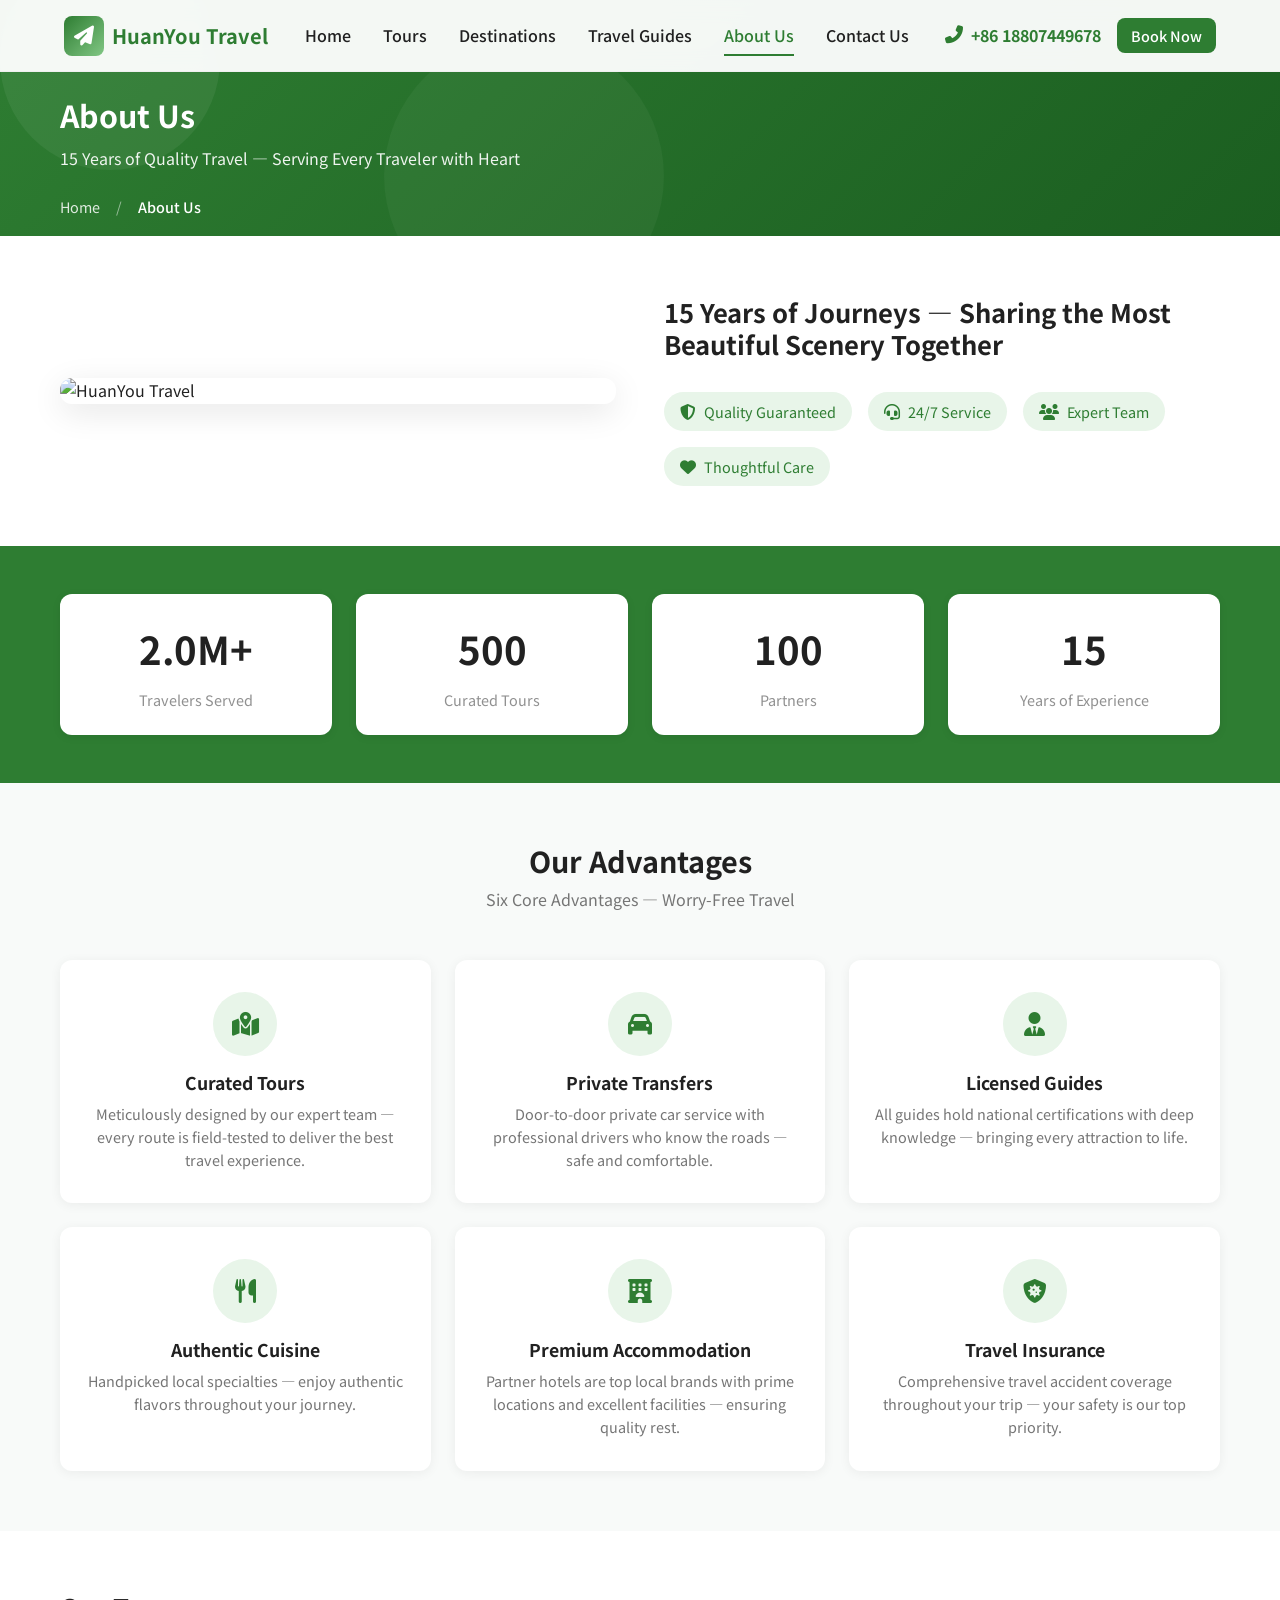
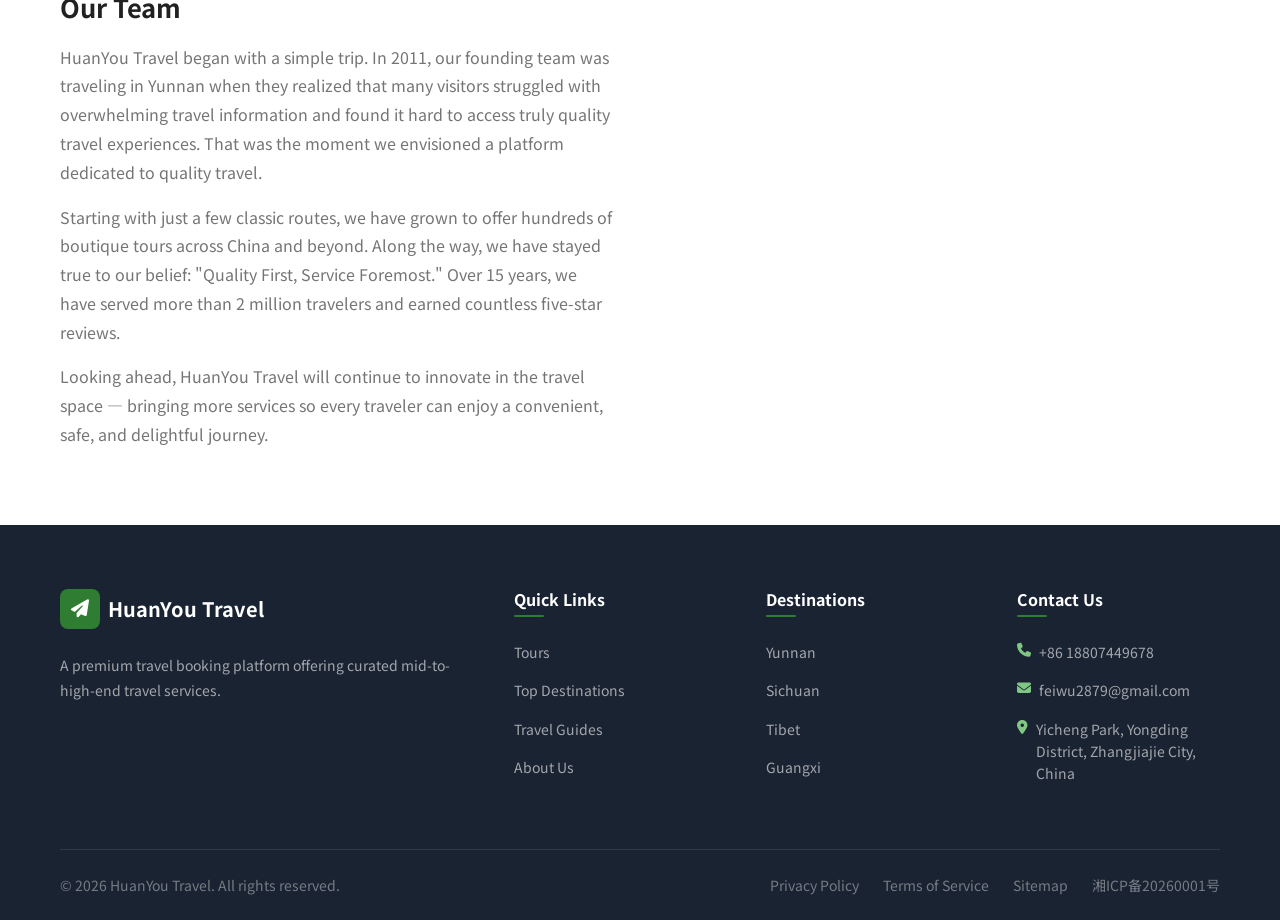
==== commit a7a8501b: "About Us: multi-paragraph intro + Our Story->Our Team + multi-image team section with per-image widt" ====
--- a/about.html
+++ b/about.html
@@ -56,7 +56,7 @@
           </div>
           <div class="about-intro-text">
 <h2>15 Years of Journeys — Sharing the Most Beautiful Scenery Together</h2>
-            <p id="about-intro-text" class="about-content-placeholder"></p>
+            <div id="about-intro-text" class="about-content-placeholder"></div>
             <div class="about-features">
               <div class="about-feature">
                 <i class="fas fa-shield-alt"></i>
@@ -148,13 +148,13 @@
       <div class="container">
         <div class="about-story-grid">
           <div class="about-story-text">
-<h2>Our Story</h2>
+<h2>Our Team</h2>
 <p>HuanYou Travel began with a simple trip. In 2011, our founding team was traveling in Yunnan when they realized that many visitors struggled with overwhelming travel information and found it hard to access truly quality travel experiences. That was the moment we envisioned a platform dedicated to quality travel.</p>
 <p>Starting with just a few classic routes, we have grown to offer hundreds of boutique tours across China and beyond. Along the way, we have stayed true to our belief: "Quality First, Service Foremost." Over 15 years, we have served more than 2 million travelers and earned countless five-star reviews.</p>
 <p>Looking ahead, HuanYou Travel will continue to innovate in the travel space — bringing more services so every traveler can enjoy a convenient, safe, and delightful journey.</p>
           </div>
           <div class="about-story-image">
-<img id="about-story-img" src="https://images.unsplash.com/photo-1469474968028-56623f02e42e?w=600&q=80" alt="Our Story" style="max-width:100%;">
+<div id="about-team-images" class="about-team-images"></div>
           </div>
         </div>
       </div>
@@ -234,8 +234,22 @@
         // About Us images
         var heroImg = document.getElementById('about-hero-img');
         if (heroImg && ac.heroImage) { heroImg.src = ac.heroImage; if (ac.heroImageWidth > 0) heroImg.style.maxWidth = ac.heroImageWidth + 'px'; }
-        var storyImg = document.getElementById('about-story-img');
-        if (storyImg && ac.storyImage) { storyImg.src = ac.storyImage; if (ac.storyImageWidth > 0) storyImg.style.maxWidth = ac.storyImageWidth + 'px'; }
+        var teamImagesEl = document.getElementById('about-team-images');
+        var teamSrcs = (ac.teamImages && ac.teamImages.length > 0) ? ac.teamImages : [];
+        if (teamSrcs.length === 0 && ac.storyImage) { teamSrcs = [{url: ac.storyImage, width: ac.storyImageWidth || 0}]; }
+        if (teamImagesEl) {
+          teamImagesEl.innerHTML = '';
+          teamSrcs.forEach(function(item) {
+            if (!item.url) return;
+            var img = document.createElement('img');
+            img.src = item.url; img.alt = 'Team Photo'; img.style.display = 'block';
+            img.style.width = '100%'; img.style.marginBottom = '16px'; img.style.borderRadius = '8px'; img.style.opacity = '0';
+            if (item.width) img.style.maxWidth = item.width + 'px';
+            img.onload = function() { this.style.opacity = '1'; };
+            img.onerror = function() { this.style.display = 'none'; };
+            teamImagesEl.appendChild(img);
+          });
+        }
         var sub = document.querySelector('.page-header .page-subtitle');
         if (sub && ac.subtitle) {
           sub.textContent = ac.subtitle;
@@ -243,7 +257,12 @@
         }
         var introEl = document.getElementById('about-intro-text');
         if (introEl && ac.intro) {
-          introEl.textContent = ac.intro;
+          if (ac.intro) {
+          var paras = ac.intro.split(/\n{2,}/).filter(Boolean);
+          introEl.innerHTML = paras.map(function(p) {
+            return '<p>' + p.replace(/</g, '&lt;').replace(/>/g, '&gt;').replace(/\n/g, '<br>') + '</p>';
+          }).join('');
+        } else { introEl.innerHTML = ''; }
           introEl.classList.remove('about-content-placeholder');
         }
         if (Array.isArray(ac.features) && ac.features.length) {
--- a/css/style.css
+++ b/css/style.css
@@ -1,1690 +1,1690 @@
-/* =============================================
-   TravelWay 旅行社官网 - 全局样式表
-   ============================================= */
-
-/* ===== CSS Variables ===== */
-:root {
-  /* Colors */
-  --color-primary: #2E7D32;
-  --color-primary-dark: #1B5E20;
-  --color-primary-light: #81C784;
-  --color-primary-bg: #E8F5E9;
-  --color-accent: #FF8F00;
-  --color-accent-dark: #E65100;
-  --color-accent-light: #FFE0B2;
-  --color-bg: #F8F9FA;
-  --color-bg-white: #FFFFFF;
-  --color-text: #212121;
-  --color-text-secondary: #757575;
-  --color-text-light: #9E9E9E;
-  --color-border: #E0E0E0;
-  --color-border-light: #F0F0F0;
-  --color-success: #43A047;
-  --color-warning: #FFA000;
-  --color-error: #E53935;
-  --color-info: #1976D2;
-
-  /* Typography */
-  --font-primary: 'Noto Sans SC', 'PingFang SC', -apple-system, sans-serif;
-  --font-display: 'PingFang SC', 'Microsoft YaHei', 'Hiragino Sans GB', 'Source Han Sans SC', 'Noto Sans SC', sans-serif;
-  --font-size-xs: 12px;
-  --font-size-sm: 14px;
-  --font-size-base: 16px;
-  --font-size-lg: 18px;
-  --font-size-xl: 20px;
-  --font-size-2xl: 24px;
-  --font-size-3xl: 32px;
-  --font-size-4xl: 40px;
-  --font-size-5xl: 48px;
-  --font-size-hero: 56px;
-  --font-weight-normal: 400;
-  --font-weight-medium: 500;
-  --font-weight-bold: 700;
-  --line-height-tight: 1.25;
-  --line-height-base: 1.6;
-  --line-height-relaxed: 1.8;
-
-  /* Spacing */
-  --space-xs: 4px;
-  --space-sm: 8px;
-  --space-md: 16px;
-  --space-lg: 24px;
-  --space-xl: 32px;
-  --space-2xl: 48px;
-  --space-3xl: 64px;
-  --space-4xl: 96px;
-
-  /* Border Radius */
-  --radius-sm: 4px;
-  --radius-md: 8px;
-  --radius-lg: 12px;
-  --radius-xl: 16px;
-  --radius-2xl: 24px;
-  --radius-full: 9999px;
-
-  /* Shadows */
-  --shadow-xs: 0 1px 3px rgba(0,0,0,0.06);
-  --shadow-sm: 0 2px 8px rgba(0,0,0,0.08);
-  --shadow-md: 0 4px 16px rgba(0,0,0,0.10);
-  --shadow-lg: 0 8px 32px rgba(0,0,0,0.12);
-  --shadow-xl: 0 16px 48px rgba(0,0,0,0.16);
-  --shadow-primary: 0 4px 20px rgba(46, 125, 50, 0.3);
-
-  /* Layout */
-  --container-max: 1200px;
-  --container-narrow: 800px;
-  --header-height: 72px;
-  --header-height-mobile: 60px;
-
-  /* Transitions */
-  --transition-fast: 150ms ease;
-  --transition-base: 250ms ease;
-  --transition-slow: 400ms ease;
-  --transition-bounce: 400ms cubic-bezier(0.34, 1.56, 0.64, 1);
-
-  /* Z-Index */
-  --z-dropdown: 100;
-  --z-sticky: 200;
-  --z-fixed: 300;
-  --z-modal-backdrop: 400;
-  --z-modal: 500;
-  --z-toast: 600;
-  --z-tooltip: 700;
-}
-
-/* ===== Reset & Base ===== */
-*, *::before, *::after {
-  box-sizing: border-box;
-  margin: 0;
-  padding: 0;
-}
-
-html {
-  scroll-behavior: smooth;
-  font-size: 16px;
-  -webkit-text-size-adjust: 100%;
-}
-
-body {
-  font-family: var(--font-primary);
-  font-size: var(--font-size-base);
-  line-height: var(--line-height-base);
-  color: var(--color-text);
-  background-color: var(--color-bg);
-  min-height: 100vh;
-  overflow-x: hidden;
-  -webkit-font-smoothing: antialiased;
-  -moz-osx-font-smoothing: grayscale;
-}
-
-img {
-  max-width: 100%;
-  height: auto;
-  display: block;
-}
-
-a {
-  color: inherit;
-  text-decoration: none;
-  transition: color var(--transition-fast);
-}
-
-ul, ol {
-  list-style: none;
-}
-
-button {
-  font-family: inherit;
-  cursor: pointer;
-  border: none;
-  background: none;
-}
-
-input, textarea, select {
-  font-family: inherit;
-  font-size: inherit;
-}
-
-h1, h2, h3, h4, h5, h6 {
-  font-weight: var(--font-weight-bold);
-  line-height: var(--line-height-tight);
-  color: var(--color-text);
-}
-
-/* ===== Layout Utilities ===== */
-.container {
-  width: 100%;
-  max-width: var(--container-max);
-  margin: 0 auto;
-  padding: 0 var(--space-lg);
-}
-
-.container-narrow {
-  max-width: var(--container-narrow);
-}
-
-.section {
-  padding: var(--space-3xl) 0;
-}
-
-.section-sm {
-  padding: var(--space-2xl) 0;
-}
-
-.section-lg {
-  padding: var(--space-4xl) 0;
-}
-
-.section-header {
-  text-align: center;
-  margin-bottom: var(--space-2xl);
-}
-
-.section-title {
-  font-size: var(--font-size-3xl);
-  color: var(--color-text);
-  margin-bottom: var(--space-sm);
-  position: relative;
-  display: inline-block;
-}
-
-.section-title::after {
-  content: '';
-  position: absolute;
-  bottom: -8px;
-  left: 50%;
-  transform: translateX(-50%);
-  width: 60px;
-  height: 3px;
-  background: linear-gradient(90deg, var(--color-primary), var(--color-primary-light));
-  border-radius: var(--radius-full);
-}
-
-.section-subtitle {
-  font-size: var(--font-size-lg);
-  color: var(--color-text-secondary);
-  margin-top: var(--space-md);
-}
-
-.section-title-left .section-title::after {
-  left: 0;
-  transform: none;
-}
-
-.section-title-left .section-subtitle {
-  text-align: left;
-}
-
-.grid {
-  display: grid;
-  gap: var(--space-lg);
-}
-
-.grid-2 { grid-template-columns: repeat(2, 1fr); }
-.grid-3 { grid-template-columns: repeat(3, 1fr); }
-.grid-4 { grid-template-columns: repeat(4, 1fr); }
-
-.flex { display: flex; }
-.flex-center { display: flex; align-items: center; justify-content: center; }
-.flex-between { display: flex; align-items: center; justify-content: space-between; }
-.flex-col { display: flex; flex-direction: column; }
-.gap-sm { gap: var(--space-sm); }
-.gap-md { gap: var(--space-md); }
-.gap-lg { gap: var(--space-lg); }
-
-/* ===== Typography Utilities ===== */
-.text-primary { color: var(--color-primary); }
-.text-accent { color: var(--color-accent); }
-.text-secondary { color: var(--color-text-secondary); }
-.text-light { color: var(--color-text-light); }
-.text-center { text-align: center; }
-.text-sm { font-size: var(--font-size-sm); }
-.text-lg { font-size: var(--font-size-lg); }
-.text-xl { font-size: var(--font-size-xl); }
-.text-bold { font-weight: var(--font-weight-bold); }
-
-.heading-hero {
-  font-size: var(--font-size-hero);
-  font-weight: var(--font-weight-bold);
-  line-height: 1.15;
-}
-
-.heading-lg {
-  font-size: var(--font-size-3xl);
-  line-height: 1.3;
-}
-
-.heading-md {
-  font-size: var(--font-size-2xl);
-  line-height: 1.4;
-}
-
-.ellipsis {
-  overflow: hidden;
-  text-overflow: ellipsis;
-  white-space: nowrap;
-}
-
-.ellipsis-2 {
-  display: -webkit-box;
-  -webkit-line-clamp: 2;
-  -webkit-box-orient: vertical;
-  overflow: hidden;
-}
-
-.ellipsis-3 {
-  display: -webkit-box;
-  -webkit-line-clamp: 3;
-  -webkit-box-orient: vertical;
-  overflow: hidden;
-}
-
-/* ===== Buttons ===== */
-.btn {
-  display: inline-flex;
-  align-items: center;
-  justify-content: center;
-  gap: var(--space-sm);
-  padding: 12px 28px;
-  font-size: var(--font-size-base);
-  font-weight: var(--font-weight-medium);
-  border-radius: var(--radius-full);
-  transition: all var(--transition-base);
-  cursor: pointer;
-  white-space: nowrap;
-  border: 2px solid transparent;
-  user-select: none;
-}
-
-.btn:active {
-  transform: scale(0.97);
-}
-
-.btn-primary {
-  background: var(--color-primary);
-  color: #fff;
-  border-color: var(--color-primary);
-}
-
-.btn-primary:hover {
-  background: var(--color-primary-dark);
-  border-color: var(--color-primary-dark);
-  box-shadow: var(--shadow-primary);
-  transform: translateY(-2px);
-}
-
-.btn-accent {
-  background: var(--color-accent);
-  color: #fff;
-  border-color: var(--color-accent);
-}
-
-.btn-accent:hover {
-  background: var(--color-accent-dark);
-  border-color: var(--color-accent-dark);
-  transform: translateY(-2px);
-  box-shadow: 0 4px 20px rgba(255, 143, 0, 0.3);
-}
-
-.btn-outline {
-  background: transparent;
-  color: var(--color-primary);
-  border-color: var(--color-primary);
-}
-
-.btn-outline:hover {
-  background: var(--color-primary);
-  color: #fff;
-}
-
-.btn-white {
-  background: #fff;
-  color: var(--color-primary);
-  border-color: #fff;
-}
-
-.btn-white:hover {
-  background: var(--color-primary-bg);
-  transform: translateY(-2px);
-}
-
-.btn-ghost {
-  background: transparent;
-  color: var(--color-text);
-  border-color: var(--color-border);
-}
-
-.btn-ghost:hover {
-  border-color: var(--color-primary);
-  color: var(--color-primary);
-}
-
-.btn-sm {
-  padding: 8px 18px;
-  font-size: var(--font-size-sm);
-}
-
-.btn-lg {
-  padding: 16px 36px;
-  font-size: var(--font-size-lg);
-}
-
-.btn-block {
-  width: 100%;
-}
-
-.btn-icon {
-  width: 40px;
-  height: 40px;
-  padding: 0;
-  border-radius: var(--radius-md);
-}
-
-/* ===== Cards ===== */
-.card {
-  background: var(--color-bg-white);
-  border-radius: var(--radius-lg);
-  overflow: hidden;
-  box-shadow: var(--shadow-sm);
-  transition: all var(--transition-base);
-}
-
-.card:hover {
-  box-shadow: var(--shadow-md);
-  transform: translateY(-4px);
-}
-
-.card-image {
-  width: 100%;
-  height: 220px;
-  object-fit: cover;
-  transition: transform var(--transition-slow);
-}
-
-.card:hover .card-image {
-  transform: scale(1.05);
-}
-
-.card-image-wrapper {
-  overflow: hidden;
-  position: relative;
-}
-
-.card-badge {
-  position: absolute;
-  top: var(--space-md);
-  left: var(--space-md);
-  padding: 4px 12px;
-  font-size: var(--font-size-xs);
-  font-weight: var(--font-weight-bold);
-  color: #fff;
-  border-radius: var(--radius-full);
-  z-index: 1;
-}
-
-.badge-hot { background: #E53935; }
-.badge-new { background: var(--color-accent); }
-.badge-recommend { background: var(--color-primary); }
-.badge-sale { background: linear-gradient(135deg, #E53935, #FF5722); }
-
-.card-body {
-  padding: var(--space-lg);
-}
-
-.card-title {
-  font-size: var(--font-size-lg);
-  font-weight: var(--font-weight-bold);
-  margin-bottom: var(--space-sm);
-  color: var(--color-text);
-  transition: color var(--transition-fast);
-}
-
-.card:hover .card-title {
-  color: var(--color-primary);
-}
-
-.card-text {
-  font-size: var(--font-size-sm);
-  color: var(--color-text-secondary);
-  line-height: var(--line-height-relaxed);
-}
-
-.card-footer {
-  padding: var(--space-md) var(--space-lg);
-  border-top: 1px solid var(--color-border-light);
-  display: flex;
-  align-items: center;
-  justify-content: space-between;
-}
-
-/* ===== Tags ===== */
-.tag {
-  display: inline-flex;
-  align-items: center;
-  padding: 4px 10px;
-  font-size: var(--font-size-xs);
-  font-weight: var(--font-weight-medium);
-  border-radius: var(--radius-full);
-  background: var(--color-primary-bg);
-  color: var(--color-primary);
-  gap: 4px;
-}
-
-.tag-accent {
-  background: var(--color-accent-light);
-  color: var(--color-accent-dark);
-}
-
-.tag-gray {
-  background: var(--color-bg);
-  color: var(--color-text-secondary);
-}
-
-/* ===== Form Elements ===== */
-.form-group {
-  margin-bottom: var(--space-lg);
-}
-
-.form-label {
-  display: block;
-  font-size: var(--font-size-sm);
-  font-weight: var(--font-weight-medium);
-  color: var(--color-text);
-  margin-bottom: var(--space-sm);
-}
-
-.form-label .required {
-  color: var(--color-error);
-  margin-left: 4px;
-}
-
-.form-control {
-  width: 100%;
-  padding: 12px 16px;
-  font-size: var(--font-size-base);
-  color: var(--color-text);
-  background: var(--color-bg-white);
-  border: 1.5px solid var(--color-border);
-  border-radius: var(--radius-md);
-  transition: border-color var(--transition-fast), box-shadow var(--transition-fast);
-  outline: none;
-}
-
-.form-control:focus {
-  border-color: var(--color-primary);
-  box-shadow: 0 0 0 3px rgba(46, 125, 50, 0.12);
-}
-
-.form-control::placeholder {
-  color: var(--color-text-light);
-}
-
-.form-control.error {
-  border-color: var(--color-error);
-}
-
-.form-control.error:focus {
-  box-shadow: 0 0 0 3px rgba(229, 57, 53, 0.12);
-}
-
-textarea.form-control {
-  min-height: 120px;
-  resize: vertical;
-}
-
-select.form-control {
-  appearance: none;
-  background-image: url("data:image/svg+xml,%3Csvg xmlns='http://www.w3.org/2000/svg' width='16' height='16' viewBox='0 0 24 24' fill='none' stroke='%23757575' stroke-width='2'%3E%3Cpolyline points='6 9 12 15 18 9'%3E%3C/polyline%3E%3C/svg%3E");
-  background-repeat: no-repeat;
-  background-position: right 12px center;
-  padding-right: 40px;
-}
-
-.form-hint {
-  font-size: var(--font-size-xs);
-  color: var(--color-text-light);
-  margin-top: var(--space-xs);
-}
-
-.form-error {
-  font-size: var(--font-size-xs);
-  color: var(--color-error);
-  margin-top: var(--space-xs);
-}
-
-.form-row {
-  display: grid;
-  grid-template-columns: 1fr 1fr;
-  gap: var(--space-lg);
-}
-
-/* ===== Navigation Header ===== */
-.header {
-  position: fixed;
-  top: 0;
-  left: 0;
-  right: 0;
-  height: var(--header-height);
-  background: rgba(255, 255, 255, 0.95);
-  backdrop-filter: blur(10px);
-  -webkit-backdrop-filter: blur(10px);
-  border-bottom: 1px solid var(--color-border-light);
-  z-index: var(--z-fixed);
-  transition: all var(--transition-base);
-}
-
-.header.scrolled {
-  height: 64px;
-  box-shadow: var(--shadow-sm);
-}
-
-.header-inner {
-  height: 100%;
-  display: flex;
-  align-items: center;
-  justify-content: space-between;
-  max-width: var(--container-max);
-  margin: 0 auto;
-  padding: 0 var(--space-lg);
-}
-
-.logo {
-  display: flex;
-  align-items: center;
-  gap: var(--space-sm);
-  font-size: var(--font-size-xl);
-  font-weight: var(--font-weight-bold);
-  color: var(--color-primary);
-  text-decoration: none;
-}
-
-.logo-icon {
-  width: 40px;
-  height: 40px;
-  background: linear-gradient(135deg, var(--color-primary), var(--color-primary-light));
-  border-radius: var(--radius-md);
-  display: flex;
-  align-items: center;
-  justify-content: center;
-  color: #fff;
-  font-size: var(--font-size-xl);
-}
-
-.nav-menu {
-  display: flex;
-  align-items: center;
-  gap: var(--space-xl);
-}
-
-.nav-link {
-  font-size: var(--font-size-base);
-  font-weight: var(--font-weight-medium);
-  color: var(--color-text);
-  position: relative;
-  padding: var(--space-sm) 0;
-}
-
-.nav-link::after {
-  content: '';
-  position: absolute;
-  bottom: 0;
-  left: 0;
-  width: 0;
-  height: 2px;
-  background: var(--color-primary);
-  transition: width var(--transition-base);
-}
-
-.nav-link:hover::after,
-.nav-link.active::after {
-  width: 100%;
-}
-
-.nav-link:hover,
-.nav-link.active {
-  color: var(--color-primary);
-}
-
-.nav-actions {
-  display: flex;
-  align-items: center;
-  gap: var(--space-md);
-}
-
-.header-phone {
-  display: flex;
-  align-items: center;
-  gap: var(--space-sm);
-  font-size: var(--font-size-base);
-  font-weight: var(--font-weight-bold);
-  color: var(--color-primary);
-}
-
-.header-phone i {
-  font-size: var(--font-size-lg);
-}
-
-/* Mobile Menu */
-.mobile-menu-btn {
-  display: none;
-  width: 44px;
-  height: 44px;
-  flex-direction: column;
-  align-items: center;
-  justify-content: center;
-  gap: 5px;
-  cursor: pointer;
-  background: none;
-  border: none;
-}
-
-.mobile-menu-btn span {
-  display: block;
-  width: 24px;
-  height: 2px;
-  background: var(--color-text);
-  border-radius: 2px;
-  transition: all var(--transition-base);
-}
-
-.mobile-menu-btn.active span:nth-child(1) {
-  transform: rotate(45deg) translate(5px, 5px);
-}
-
-.mobile-menu-btn.active span:nth-child(2) {
-  opacity: 0;
-}
-
-.mobile-menu-btn.active span:nth-child(3) {
-  transform: rotate(-45deg) translate(5px, -5px);
-}
-
-.mobile-nav {
-  display: none;
-  position: fixed;
-  top: var(--header-height);
-  left: 0;
-  right: 0;
-  bottom: 0;
-  background: rgba(255, 255, 255, 0.98);
-  backdrop-filter: blur(10px);
-  z-index: var(--z-fixed);
-  padding: var(--space-lg);
-  flex-direction: column;
-  gap: var(--space-md);
-}
-
-.mobile-nav.active {
-  display: flex;
-}
-
-.mobile-nav .nav-link {
-  font-size: var(--font-size-xl);
-  padding: var(--space-md);
-  border-bottom: 1px solid var(--color-border-light);
-}
-
-/* ===== Hero Section ===== */
-.hero {
-  position: relative;
-  height: 100vh;
-  min-height: 600px;
-  max-height: 900px;
-  overflow: hidden;
-  margin-top: calc(-1 * var(--header-height));
-  padding-top: 0;
-}
-
-.hero-carousel {
-  position: relative;
-  width: 100%;
-  height: 100%;
-}
-
-.hero-slide {
-  position: absolute;
-  top: 0;
-  left: 0;
-  width: 100%;
-  height: 100%;
-  opacity: 0;
-  transition: opacity 1s ease;
-}
-
-.hero-slide.active {
-  opacity: 1;
-}
-
-.hero-slide-bg {
-  width: 100%;
-  height: 100%;
-  object-fit: cover;
-}
-
-.hero-overlay {
-  position: absolute;
-  top: 0;
-  left: 0;
-  width: 100%;
-  height: 100%;
-  background: linear-gradient(
-    135deg,
-    rgba(0, 0, 0, 0.5) 0%,
-    rgba(0, 0, 0, 0.2) 50%,
-    rgba(0, 0, 0, 0.3) 100%
-  );
-}
-
-.hero-content {
-  position: absolute;
-  top: 50%;
-  left: 50%;
-  transform: translate(-50%, -50%);
-  text-align: center;
-  color: #fff;
-  width: 90%;
-  max-width: 800px;
-  z-index: 2;
-}
-
-.hero-badge {
-  display: inline-flex;
-  align-items: center;
-  gap: var(--space-sm);
-  padding: 8px 20px;
-  background: rgba(255, 255, 255, 0.15);
-  backdrop-filter: blur(10px);
-  border-radius: var(--radius-full);
-  font-size: var(--font-size-sm);
-  color: #fff;
-  margin-bottom: var(--space-lg);
-  animation: fadeInUp 0.8s ease;
-}
-
-.hero-title {
-  font-size: var(--font-size-hero);
-  font-weight: var(--font-weight-bold);
-  color: #fff;
-  margin-bottom: var(--space-lg);
-  line-height: 1.2;
-  animation: fadeInUp 0.8s ease 0.2s both;
-}
-
-.hero-subtitle {
-  font-size: var(--font-size-xl);
-  color: rgba(255, 255, 255, 0.9);
-  margin-bottom: var(--space-xl);
-  line-height: var(--line-height-relaxed);
-  animation: fadeInUp 0.8s ease 0.4s both;
-}
-
-.hero-actions {
-  display: flex;
-  gap: var(--space-md);
-  justify-content: center;
-  flex-wrap: wrap;
-  animation: fadeInUp 0.8s ease 0.6s both;
-}
-
-.hero-search {
-  background: rgba(255, 255, 255, 0.95);
-  backdrop-filter: blur(10px);
-  border-radius: var(--radius-xl);
-  padding: var(--space-lg);
-  margin-top: var(--space-2xl);
-  animation: fadeInUp 0.8s ease 0.8s both;
-}
-
-.hero-search-form {
-  display: flex;
-  gap: var(--space-md);
-  align-items: flex-end;
-  flex-wrap: wrap;
-}
-
-.hero-search-form .form-group {
-  flex: 1;
-  min-width: 160px;
-  margin-bottom: 0;
-}
-
-.hero-search-form label {
-  font-size: var(--font-size-sm);
-  font-weight: var(--font-weight-medium);
-  color: var(--color-text);
-  display: block;
-  margin-bottom: var(--space-xs);
-}
-
-/* Carousel Indicators */
-.hero-indicators {
-  position: absolute;
-  bottom: 120px;
-  left: 50%;
-  transform: translateX(-50%);
-  display: flex;
-  gap: var(--space-sm);
-  z-index: 3;
-}
-
-.hero-indicator {
-  width: 8px;
-  height: 8px;
-  border-radius: var(--radius-full);
-  background: rgba(255, 255, 255, 0.5);
-  cursor: pointer;
-  transition: all var(--transition-base);
-}
-
-.hero-indicator.active {
-  width: 32px;
-  background: #fff;
-}
-
-/* Carousel Arrows */
-.hero-arrow {
-  position: absolute;
-  top: 50%;
-  transform: translateY(-50%);
-  width: 48px;
-  height: 48px;
-  background: rgba(255, 255, 255, 0.2);
-  backdrop-filter: blur(10px);
-  border-radius: var(--radius-full);
-  display: flex;
-  align-items: center;
-  justify-content: center;
-  color: #fff;
-  cursor: pointer;
-  z-index: 3;
-  transition: all var(--transition-base);
-  border: 1px solid rgba(255, 255, 255, 0.3);
-}
-
-.hero-arrow:hover {
-  background: rgba(255, 255, 255, 0.4);
-}
-
-.hero-arrow-left { left: var(--space-lg); }
-.hero-arrow-right { right: var(--space-lg); }
-
-/* ===== Page Header (Breadcrumb) ===== */
-.page-header {
-  background: linear-gradient(135deg, var(--color-primary), var(--color-primary-dark));
-  padding: calc(var(--header-height) + var(--space-3xl)) 0 var(--space-3xl);
-  color: #fff;
-  position: relative;
-  overflow: hidden;
-}
-
-.page-header::before {
-  content: '';
-  position: absolute;
-  top: 0;
-  left: 0;
-  right: 0;
-  bottom: 0;
-  background: url("data:image/svg+xml,%3Csvg width='60' height='60' viewBox='0 0 60 60' xmlns='http://www.w3.org/2000/svg'%3E%3Cg fill='none' fill-rule='evenodd'%3E%3Cg fill='%23ffffff' fill-opacity='0.05'%3E%3Cpath d='M36 34v-4h-2v4h-4v2h4v4h2v-4h4v-2h-4zm0-30V0h-2v4h-4v2h4v4h2V6h4V4h-4zM6 34v-4H4v4H0v2h4v4h2v-4h4v-2H6zM6 4V0H4v4H0v2h4v4h2V6h4V4H6z'/%3E%3C/g%3E%3C/g%3E%3C/svg%3E");
-}
-
-.page-header .container {
-  position: relative;
-  z-index: 1;
-}
-
-.page-title {
-  font-size: var(--font-size-4xl);
-  color: #fff;
-  margin-bottom: var(--space-sm);
-}
-
-.page-subtitle {
-  font-size: var(--font-size-lg);
-  color: rgba(255, 255, 255, 0.8);
-}
-
-.breadcrumb {
-  display: flex;
-  align-items: center;
-  gap: var(--space-sm);
-  font-size: var(--font-size-sm);
-  color: rgba(255, 255, 255, 0.7);
-  margin-top: var(--space-lg);
-}
-
-.breadcrumb a {
-  color: rgba(255, 255, 255, 0.8);
-}
-
-.breadcrumb a:hover {
-  color: #fff;
-}
-
-.breadcrumb-sep {
-  opacity: 0.5;
-}
-
-.breadcrumb .current {
-  color: #fff;
-}
-
-/* ===== Footer ===== */
-.footer {
-  background: #1a2332;
-  color: rgba(255, 255, 255, 0.8);
-  padding: var(--space-3xl) 0 0;
-}
-
-.footer-grid {
-  display: grid;
-  grid-template-columns: 2fr 1fr 1fr 1fr;
-  gap: var(--space-2xl);
-  padding-bottom: var(--space-2xl);
-  border-bottom: 1px solid rgba(255, 255, 255, 0.1);
-}
-
-.footer-brand {
-  display: flex;
-  align-items: center;
-  gap: var(--space-sm);
-  font-size: var(--font-size-xl);
-  font-weight: var(--font-weight-bold);
-  color: #fff;
-  margin-bottom: var(--space-lg);
-}
-
-.footer-brand-icon {
-  position: relative;
-  width: 40px;
-  height: 40px;
-  background: var(--color-primary);
-  border-radius: var(--radius-md);
-  flex-shrink: 0;
-  overflow: hidden;
-}
-
-.footer-brand-icon i {
-  position: absolute;
-  top: 50%;
-  left: 50%;
-  transform: translate(-50%, -50%);
-  color: #fff;
-  font-size: 18px;
-  line-height: 1;
-  font-style: normal;
-}
-
-.footer-desc {
-  font-size: var(--font-size-sm);
-  line-height: var(--line-height-relaxed);
-  margin-bottom: var(--space-lg);
-  color: rgba(255, 255, 255, 0.6);
-}
-
-.footer-social {
-  display: flex;
-  gap: var(--space-md);
-}
-
-.footer-social a {
-  position: relative;
-  width: 42px;
-  height: 42px;
-  border-radius: 50%;
-  background: rgba(255, 255, 255, 0.12);
-  transition: all var(--transition-base);
-  text-decoration: none;
-  overflow: hidden;
-  flex-shrink: 0;
-}
-
-.footer-social a i {
-  position: absolute;
-  top: 50%;
-  left: 50%;
-  transform: translate(-50%, -50%);
-  font-size: 20px;
-  line-height: 1;
-  color: rgba(255, 255, 255, 0.9);
-  font-style: normal;
-}
-
-.footer-social a:hover {
-  background: var(--color-primary);
-  color: #fff;
-  transform: translateY(-3px);
-}
-
-.footer-title {
-  font-size: var(--font-size-base);
-  font-weight: var(--font-weight-bold);
-  color: #fff;
-  margin-bottom: var(--space-lg);
-  position: relative;
-  padding-bottom: var(--space-sm);
-}
-
-.footer-title::after {
-  content: '';
-  position: absolute;
-  bottom: 0;
-  left: 0;
-  width: 30px;
-  height: 2px;
-  background: var(--color-primary);
-  border-radius: var(--radius-full);
-}
-
-.footer-links {
-  display: flex;
-  flex-direction: column;
-  gap: var(--space-md);
-}
-
-.footer-links a {
-  font-size: var(--font-size-sm);
-  color: rgba(255, 255, 255, 0.6);
-  transition: color var(--transition-fast);
-}
-
-.footer-links a:hover {
-  color: var(--color-primary-light);
-}
-
-.footer-contact-item {
-  display: flex;
-  align-items: flex-start;
-  gap: var(--space-sm);
-  margin-bottom: var(--space-md);
-  font-size: var(--font-size-sm);
-  color: rgba(255, 255, 255, 0.6);
-}
-
-.footer-contact-item i {
-  color: var(--color-primary-light);
-  margin-top: 2px;
-  flex-shrink: 0;
-}
-
-.footer-bottom {
-  padding: var(--space-lg) 0;
-  display: flex;
-  align-items: center;
-  justify-content: space-between;
-  font-size: var(--font-size-sm);
-  color: rgba(255, 255, 255, 0.4);
-}
-
-.footer-bottom-links {
-  display: flex;
-  gap: var(--space-lg);
-}
-
-.footer-bottom-links a {
-  color: rgba(255, 255, 255, 0.4);
-}
-
-.footer-bottom-links a:hover {
-  color: rgba(255, 255, 255, 0.7);
-}
-
-/* ===== Animations ===== */
-@keyframes fadeInUp {
-  from {
-    opacity: 0;
-    transform: translateY(30px);
-  }
-  to {
-    opacity: 1;
-    transform: translateY(0);
-  }
-}
-
-@keyframes fadeIn {
-  from { opacity: 0; }
-  to { opacity: 1; }
-}
-
-@keyframes slideInRight {
-  from {
-    opacity: 0;
-    transform: translateX(30px);
-  }
-  to {
-    opacity: 1;
-    transform: translateX(0);
-  }
-}
-
-@keyframes scaleIn {
-  from {
-    opacity: 0;
-    transform: scale(0.9);
-  }
-  to {
-    opacity: 1;
-    transform: scale(1);
-  }
-}
-
-@keyframes pulse {
-  0%, 100% { opacity: 1; }
-  50% { opacity: 0.5; }
-}
-
-@keyframes float {
-  0%, 100% { transform: translateY(0); }
-  50% { transform: translateY(-10px); }
-}
-
-@keyframes shimmer {
-  0% { background-position: -200% 0; }
-  100% { background-position: 200% 0; }
-}
-
-.animate-fade-in-up {
-  animation: fadeInUp 0.6s ease both;
-}
-
-.animate-fade-in {
-  animation: fadeIn 0.6s ease both;
-}
-
-.animate-scale-in {
-  animation: scaleIn 0.5s ease both;
-}
-
-/* Scroll reveal */
-.reveal {
-  opacity: 0;
-  transform: translateY(30px);
-  transition: all 0.8s ease;
-}
-
-.reveal.visible {
-  opacity: 1;
-  transform: translateY(0);
-}
-
-.reveal-delay-1 { transition-delay: 0.1s; }
-.reveal-delay-2 { transition-delay: 0.2s; }
-.reveal-delay-3 { transition-delay: 0.3s; }
-.reveal-delay-4 { transition-delay: 0.4s; }
-
-/* ===== Loading Skeleton ===== */
-.skeleton {
-  background: linear-gradient(90deg, #f0f0f0 25%, #e0e0e0 50%, #f0f0f0 75%);
-  background-size: 200% 100%;
-  animation: shimmer 1.5s infinite;
-  border-radius: var(--radius-md);
-}
-
-/* ===== Pagination ===== */
-.pagination {
-  display: flex;
-  align-items: center;
-  justify-content: center;
-  gap: var(--space-sm);
-  margin-top: var(--space-2xl);
-}
-
-.pagination-btn {
-  width: 40px;
-  height: 40px;
-  border-radius: var(--radius-md);
-  border: 1px solid var(--color-border);
-  background: var(--color-bg-white);
-  color: var(--color-text);
-  font-size: var(--font-size-sm);
-  display: flex;
-  align-items: center;
-  justify-content: center;
-  cursor: pointer;
-  transition: all var(--transition-fast);
-}
-
-.pagination-btn:hover:not(.active):not(.disabled) {
-  border-color: var(--color-primary);
-  color: var(--color-primary);
-}
-
-.pagination-btn.active {
-  background: var(--color-primary);
-  border-color: var(--color-primary);
-  color: #fff;
-}
-
-.pagination-btn.disabled {
-  opacity: 0.4;
-  cursor: not-allowed;
-}
-
-/* ===== Modal ===== */
-.modal-overlay {
-  position: fixed;
-  top: 0;
-  left: 0;
-  right: 0;
-  bottom: 0;
-  background: rgba(0, 0, 0, 0.6);
-  backdrop-filter: blur(4px);
-  z-index: var(--z-modal-backdrop);
-  display: flex;
-  align-items: center;
-  justify-content: center;
-  padding: var(--space-lg);
-  opacity: 0;
-  visibility: hidden;
-  transition: all var(--transition-base);
-}
-
-.modal-overlay.active {
-  opacity: 1;
-  visibility: visible;
-}
-
-.modal {
-  background: var(--color-bg-white);
-  border-radius: var(--radius-xl);
-  width: 100%;
-  max-width: 600px;
-  max-height: 90vh;
-  overflow-y: auto;
-  box-shadow: var(--shadow-xl);
-  transform: scale(0.9) translateY(20px);
-  transition: transform var(--transition-base);
-}
-
-.modal-overlay.active .modal {
-  transform: scale(1) translateY(0);
-}
-
-.modal-header {
-  padding: var(--space-lg) var(--space-xl);
-  border-bottom: 1px solid var(--color-border-light);
-  display: flex;
-  align-items: center;
-  justify-content: space-between;
-}
-
-.modal-title {
-  font-size: var(--font-size-xl);
-  font-weight: var(--font-weight-bold);
-}
-
-.modal-close {
-  width: 36px;
-  height: 36px;
-  border-radius: var(--radius-md);
-  display: flex;
-  align-items: center;
-  justify-content: center;
-  color: var(--color-text-secondary);
-  cursor: pointer;
-  transition: all var(--transition-fast);
-  background: none;
-  border: none;
-}
-
-.modal-close:hover {
-  background: var(--color-bg);
-  color: var(--color-text);
-}
-
-.modal-body {
-  padding: var(--space-xl);
-}
-
-.modal-footer {
-  padding: var(--space-lg) var(--space-xl);
-  border-top: 1px solid var(--color-border-light);
-  display: flex;
-  gap: var(--space-md);
-  justify-content: flex-end;
-}
-
-/* ===== Toast ===== */
-.toast-container {
-  position: fixed;
-  top: calc(var(--header-height) + var(--space-md));
-  right: var(--space-md);
-  z-index: var(--z-toast);
-  display: flex;
-  flex-direction: column;
-  gap: var(--space-sm);
-}
-
-.toast {
-  padding: var(--space-md) var(--space-lg);
-  background: var(--color-bg-white);
-  border-radius: var(--radius-lg);
-  box-shadow: var(--shadow-lg);
-  display: flex;
-  align-items: center;
-  gap: var(--space-md);
-  min-width: 280px;
-  max-width: 400px;
-  animation: slideInRight 0.3s ease;
-  border-left: 4px solid var(--color-primary);
-}
-
-.toast-success { border-left-color: var(--color-success); }
-.toast-error { border-left-color: var(--color-error); }
-.toast-warning { border-left-color: var(--color-warning); }
-.toast-info { border-left-color: var(--color-info); }
-
-.toast-icon {
-  font-size: var(--font-size-xl);
-  flex-shrink: 0;
-}
-
-.toast-success .toast-icon { color: var(--color-success); }
-.toast-error .toast-icon { color: var(--color-error); }
-.toast-warning .toast-icon { color: var(--color-warning); }
-.toast-info .toast-icon { color: var(--color-info); }
-
-.toast-content {
-  flex: 1;
-}
-
-.toast-title {
-  font-weight: var(--font-weight-bold);
-  margin-bottom: 2px;
-}
-
-.toast-message {
-  font-size: var(--font-size-sm);
-  color: var(--color-text-secondary);
-}
-
-/* ===== Empty State ===== */
-.empty-state {
-  text-align: center;
-  padding: var(--space-3xl) var(--space-lg);
-}
-
-.empty-state-icon {
-  font-size: 64px;
-  color: var(--color-border);
-  margin-bottom: var(--space-lg);
-}
-
-.empty-state-title {
-  font-size: var(--font-size-xl);
-  color: var(--color-text);
-  margin-bottom: var(--space-sm);
-}
-
-.empty-state-text {
-  font-size: var(--font-size-base);
-  color: var(--color-text-secondary);
-  margin-bottom: var(--space-lg);
-}
-
-/* ===== Badge / Status ===== */
-.status-badge {
-  display: inline-flex;
-  align-items: center;
-  padding: 4px 12px;
-  font-size: var(--font-size-xs);
-  font-weight: var(--font-weight-bold);
-  border-radius: var(--radius-full);
-}
-
-.status-pending {
-  background: #FFF3E0;
-  color: var(--color-accent);
-}
-
-.status-confirmed {
-  background: var(--color-primary-bg);
-  color: var(--color-primary);
-}
-
-.status-completed {
-  background: #E3F2FD;
-  color: var(--color-info);
-}
-
-.status-cancelled {
-  background: #FFEBEE;
-  color: var(--color-error);
-}
-
-.status-unread {
-  background: #FFEBEE;
-  color: var(--color-error);
-}
-
-.status-read {
-  background: var(--color-primary-bg);
-  color: var(--color-primary);
-}
-
-/* ===== Price Display ===== */
-.price-wrapper {
-  display: flex;
-  align-items: baseline;
-  gap: var(--space-sm);
-}
-
-.price {
-  font-size: var(--font-size-2xl);
-  font-weight: var(--font-weight-bold);
-  color: var(--color-accent);
-}
-
-.price-sm {
-  font-size: var(--font-size-lg);
-}
-
-.price-unit {
-  font-size: var(--font-size-sm);
-  color: var(--color-text-secondary);
-}
-
-.price-original {
-  font-size: var(--font-size-sm);
-  color: var(--color-text-light);
-  text-decoration: line-through;
-}
-
-/* ===== Stats ===== */
-.stats-grid {
-  display: grid;
-  grid-template-columns: repeat(4, 1fr);
-  gap: var(--space-lg);
-}
-
-.stat-card {
-  text-align: center;
-  padding: var(--space-xl);
-  background: var(--color-bg-white);
-  border-radius: var(--radius-lg);
-  box-shadow: var(--shadow-sm);
-}
-
-.stat-icon {
-  width: 56px;
-  height: 56px;
-  margin: 0 auto var(--space-md);
-  background: var(--color-primary-bg);
-  border-radius: var(--radius-lg);
-  display: flex;
-  align-items: center;
-  justify-content: center;
-  font-size: var(--font-size-2xl);
-  color: var(--color-primary);
-}
-
-.stat-number {
-  font-size: var(--font-size-3xl);
-  font-weight: var(--font-weight-bold);
-  color: var(--color-text);
-  margin-bottom: var(--space-xs);
-}
-
-.stat-label {
-  font-size: var(--font-size-sm);
-  color: var(--color-text-secondary);
-}
-
-/* ===== Testimonial ===== */
-.testimonial-card {
-  background: var(--color-bg-white);
-  border-radius: var(--radius-lg);
-  padding: var(--space-xl);
-  box-shadow: var(--shadow-sm);
-  position: relative;
-}
-
-.testimonial-card::before {
-  content: '"';
-  position: absolute;
-  top: var(--space-md);
-  left: var(--space-lg);
-  font-size: 80px;
-  font-family: Georgia, serif;
-  color: var(--color-primary-light);
-  line-height: 1;
-  opacity: 0.3;
-}
-
-.testimonial-text {
-  font-size: var(--font-size-base);
-  line-height: var(--line-height-relaxed);
-  color: var(--color-text);
-  margin-bottom: var(--space-lg);
-  position: relative;
-  z-index: 1;
-}
-
-.testimonial-author {
-  display: flex;
-  align-items: center;
-  gap: var(--space-md);
-}
-
-.testimonial-avatar {
-  width: 48px;
-  height: 48px;
-  border-radius: var(--radius-full);
-  object-fit: cover;
-  border: 2px solid var(--color-primary-light);
-}
-
-.testimonial-name {
-  font-weight: var(--font-weight-bold);
-  color: var(--color-text);
-}
-
-.testimonial-info {
-  font-size: var(--font-size-sm);
-  color: var(--color-text-secondary);
-}
-
-.testimonial-rating {
-  color: var(--color-accent);
-  font-size: var(--font-size-sm);
-  margin-top: 2px;
-}
-
-/* ===== Utility Classes ===== */
-.hidden { display: none !important; }
-.visible { visibility: visible !important; }
-.invisible { visibility: hidden !important; }
-.overflow-hidden { overflow: hidden; }
-.overflow-auto { overflow: auto; }
-.relative { position: relative; }
-.absolute { position: absolute; }
-.fixed { position: fixed; }
-.sticky { position: sticky; }
-.inset-0 { top: 0; right: 0; bottom: 0; left: 0; }
-.z-10 { z-index: 10; }
-.z-20 { z-index: 20; }
-.cursor-pointer { cursor: pointer; }
-.cursor-grab { cursor: grab; }
-.select-none { user-select: none; }
-.rounded { border-radius: var(--radius-md); }
-.rounded-lg { border-radius: var(--radius-lg); }
-.rounded-full { border-radius: var(--radius-full); }
-.overflow-hidden { overflow: hidden; }
-.object-cover { object-fit: cover; }
-.object-contain { object-fit: contain; }
-.aspect-square { aspect-ratio: 1; }
-.aspect-video { aspect-ratio: 16/9; }
-.aspect-4-3 { aspect-ratio: 4/3; }
-.aspect-3-2 { aspect-ratio: 3/2; }
-.aspect-3-4 { aspect-ratio: 3/4; }
-.mt-auto { margin-top: auto; }
-.mb-0 { margin-bottom: 0; }
-.ml-auto { margin-left: auto; }
-.mr-auto { margin-right: auto; }
-.w-full { width: 100%; }
-.h-full { height: 100%; }
-.min-h-screen { min-height: 100vh; }
-
-/* ===== Responsive ===== */
-@media (max-width: 1200px) {
-  :root {
-    --font-size-hero: 48px;
-  }
-  .grid-4 { grid-template-columns: repeat(3, 1fr); }
-  .footer-grid { grid-template-columns: repeat(2, 1fr); }
-  .stats-grid { grid-template-columns: repeat(2, 1fr); }
-}
-
-@media (max-width: 992px) {
-  :root {
-    --font-size-hero: 40px;
-    --font-size-4xl: 32px;
-    --font-size-3xl: 28px;
-  }
-  .nav-menu { display: none; }
-  .mobile-menu-btn { display: flex; }
-  .header-phone { display: none; }
-  .grid-3 { grid-template-columns: repeat(2, 1fr); }
-  .grid-4 { grid-template-columns: repeat(2, 1fr); }
-  .hero-search-form { flex-direction: column; }
-  .hero-search-form .form-group { min-width: 100%; }
-  .hero-search-form .btn { width: 100%; }
-  .hero-indicators { bottom: 200px; }
-  .footer-grid { grid-template-columns: 1fr 1fr; }
-  .footer-grid > div:first-child { grid-column: 1 / -1; }
-  .form-row { grid-template-columns: 1fr; }
-}
-
-@media (max-width: 768px) {
-  :root {
-    --font-size-hero: 36px;
-    --font-size-4xl: 28px;
-    --font-size-3xl: 24px;
-  }
-  .container { padding: 0 var(--space-md); }
-  .section { padding: var(--space-2xl) 0; }
-  .grid-2 { grid-template-columns: 1fr; }
-  .grid-3 { grid-template-columns: 1fr; }
-  .grid-4 { grid-template-columns: 1fr; }
-  .stats-grid { grid-template-columns: repeat(2, 1fr); }
-  .footer-grid { grid-template-columns: 1fr; }
-  .footer-bottom { flex-direction: column; gap: var(--space-md); text-align: center; }
-  .hero-actions { flex-direction: column; align-items: center; }
-  .hero-actions .btn { width: 100%; max-width: 300px; }
-  .hero-indicators { bottom: 280px; }
-  .hero-search { padding: var(--space-md); }
-  .breadcrumb { flex-wrap: wrap; }
-}
-
-@media (max-width: 576px) {
-  :root {
-    --font-size-hero: 30px;
-    --font-size-4xl: 24px;
-    --font-size-3xl: 22px;
-    --font-size-2xl: 20px;
-  }
-  .stats-grid { grid-template-columns: 1fr 1fr; gap: var(--space-md); }
-  .stat-card { padding: var(--space-md); }
-  .stat-number { font-size: var(--font-size-2xl); }
-  .pagination-btn { width: 36px; height: 36px; }
-  .modal { margin: var(--space-md); border-radius: var(--radius-lg); }
-}
+/* =============================================
+   TravelWay 旅行社官网 - 全局样式表
+   ============================================= */
+
+/* ===== CSS Variables ===== */
+:root {
+  /* Colors */
+  --color-primary: #2E7D32;
+  --color-primary-dark: #1B5E20;
+  --color-primary-light: #81C784;
+  --color-primary-bg: #E8F5E9;
+  --color-accent: #FF8F00;
+  --color-accent-dark: #E65100;
+  --color-accent-light: #FFE0B2;
+  --color-bg: #F8F9FA;
+  --color-bg-white: #FFFFFF;
+  --color-text: #212121;
+  --color-text-secondary: #757575;
+  --color-text-light: #9E9E9E;
+  --color-border: #E0E0E0;
+  --color-border-light: #F0F0F0;
+  --color-success: #43A047;
+  --color-warning: #FFA000;
+  --color-error: #E53935;
+  --color-info: #1976D2;
+
+  /* Typography */
+  --font-primary: 'Noto Sans SC', 'PingFang SC', -apple-system, sans-serif;
+  --font-display: 'PingFang SC', 'Microsoft YaHei', 'Hiragino Sans GB', 'Source Han Sans SC', 'Noto Sans SC', sans-serif;
+  --font-size-xs: 12px;
+  --font-size-sm: 14px;
+  --font-size-base: 16px;
+  --font-size-lg: 18px;
+  --font-size-xl: 20px;
+  --font-size-2xl: 24px;
+  --font-size-3xl: 32px;
+  --font-size-4xl: 40px;
+  --font-size-5xl: 48px;
+  --font-size-hero: 56px;
+  --font-weight-normal: 400;
+  --font-weight-medium: 500;
+  --font-weight-bold: 700;
+  --line-height-tight: 1.25;
+  --line-height-base: 1.6;
+  --line-height-relaxed: 1.8;
+
+  /* Spacing */
+  --space-xs: 4px;
+  --space-sm: 8px;
+  --space-md: 16px;
+  --space-lg: 24px;
+  --space-xl: 32px;
+  --space-2xl: 48px;
+  --space-3xl: 64px;
+  --space-4xl: 96px;
+
+  /* Border Radius */
+  --radius-sm: 4px;
+  --radius-md: 8px;
+  --radius-lg: 12px;
+  --radius-xl: 16px;
+  --radius-2xl: 24px;
+  --radius-full: 9999px;
+
+  /* Shadows */
+  --shadow-xs: 0 1px 3px rgba(0,0,0,0.06);
+  --shadow-sm: 0 2px 8px rgba(0,0,0,0.08);
+  --shadow-md: 0 4px 16px rgba(0,0,0,0.10);
+  --shadow-lg: 0 8px 32px rgba(0,0,0,0.12);
+  --shadow-xl: 0 16px 48px rgba(0,0,0,0.16);
+  --shadow-primary: 0 4px 20px rgba(46, 125, 50, 0.3);
+
+  /* Layout */
+  --container-max: 1200px;
+  --container-narrow: 800px;
+  --header-height: 72px;
+  --header-height-mobile: 60px;
+
+  /* Transitions */
+  --transition-fast: 150ms ease;
+  --transition-base: 250ms ease;
+  --transition-slow: 400ms ease;
+  --transition-bounce: 400ms cubic-bezier(0.34, 1.56, 0.64, 1);
+
+  /* Z-Index */
+  --z-dropdown: 100;
+  --z-sticky: 200;
+  --z-fixed: 300;
+  --z-modal-backdrop: 400;
+  --z-modal: 500;
+  --z-toast: 600;
+  --z-tooltip: 700;
+}
+
+/* ===== Reset & Base ===== */
+*, *::before, *::after {
+  box-sizing: border-box;
+  margin: 0;
+  padding: 0;
+}
+
+html {
+  scroll-behavior: smooth;
+  font-size: 16px;
+  -webkit-text-size-adjust: 100%;
+}
+
+body {
+  font-family: var(--font-primary);
+  font-size: var(--font-size-base);
+  line-height: var(--line-height-base);
+  color: var(--color-text);
+  background-color: var(--color-bg);
+  min-height: 100vh;
+  overflow-x: hidden;
+  -webkit-font-smoothing: antialiased;
+  -moz-osx-font-smoothing: grayscale;
+}
+
+img {
+  max-width: 100%;
+  height: auto;
+  display: block;
+}
+
+a {
+  color: inherit;
+  text-decoration: none;
+  transition: color var(--transition-fast);
+}
+
+ul, ol {
+  list-style: none;
+}
+
+button {
+  font-family: inherit;
+  cursor: pointer;
+  border: none;
+  background: none;
+}
+
+input, textarea, select {
+  font-family: inherit;
+  font-size: inherit;
+}
+
+h1, h2, h3, h4, h5, h6 {
+  font-weight: var(--font-weight-bold);
+  line-height: var(--line-height-tight);
+  color: var(--color-text);
+}
+
+/* ===== Layout Utilities ===== */
+.container {
+  width: 100%;
+  max-width: var(--container-max);
+  margin: 0 auto;
+  padding: 0 var(--space-lg);
+}
+
+.container-narrow {
+  max-width: var(--container-narrow);
+}
+
+.section {
+  padding: var(--space-3xl) 0;
+}
+
+.section-sm {
+  padding: var(--space-2xl) 0;
+}
+
+.section-lg {
+  padding: var(--space-4xl) 0;
+}
+
+.section-header {
+  text-align: center;
+  margin-bottom: var(--space-2xl);
+}
+
+.section-title {
+  font-size: var(--font-size-3xl);
+  color: var(--color-text);
+  margin-bottom: var(--space-sm);
+  position: relative;
+  display: inline-block;
+}
+
+.section-title::after {
+  content: '';
+  position: absolute;
+  bottom: -8px;
+  left: 50%;
+  transform: translateX(-50%);
+  width: 60px;
+  height: 3px;
+  background: linear-gradient(90deg, var(--color-primary), var(--color-primary-light));
+  border-radius: var(--radius-full);
+}
+
+.section-subtitle {
+  font-size: var(--font-size-lg);
+  color: var(--color-text-secondary);
+  margin-top: var(--space-md);
+}
+
+.section-title-left .section-title::after {
+  left: 0;
+  transform: none;
+}
+
+.section-title-left .section-subtitle {
+  text-align: left;
+}
+
+.grid {
+  display: grid;
+  gap: var(--space-lg);
+}
+
+.grid-2 { grid-template-columns: repeat(2, 1fr); }
+.grid-3 { grid-template-columns: repeat(3, 1fr); }
+.grid-4 { grid-template-columns: repeat(4, 1fr); }
+
+.flex { display: flex; }
+.flex-center { display: flex; align-items: center; justify-content: center; }
+.flex-between { display: flex; align-items: center; justify-content: space-between; }
+.flex-col { display: flex; flex-direction: column; }
+.gap-sm { gap: var(--space-sm); }
+.gap-md { gap: var(--space-md); }
+.gap-lg { gap: var(--space-lg); }
+
+/* ===== Typography Utilities ===== */
+.text-primary { color: var(--color-primary); }
+.text-accent { color: var(--color-accent); }
+.text-secondary { color: var(--color-text-secondary); }
+.text-light { color: var(--color-text-light); }
+.text-center { text-align: center; }
+.text-sm { font-size: var(--font-size-sm); }
+.text-lg { font-size: var(--font-size-lg); }
+.text-xl { font-size: var(--font-size-xl); }
+.text-bold { font-weight: var(--font-weight-bold); }
+
+.heading-hero {
+  font-size: var(--font-size-hero);
+  font-weight: var(--font-weight-bold);
+  line-height: 1.15;
+}
+
+.heading-lg {
+  font-size: var(--font-size-3xl);
+  line-height: 1.3;
+}
+
+.heading-md {
+  font-size: var(--font-size-2xl);
+  line-height: 1.4;
+}
+
+.ellipsis {
+  overflow: hidden;
+  text-overflow: ellipsis;
+  white-space: nowrap;
+}
+
+.ellipsis-2 {
+  display: -webkit-box;
+  -webkit-line-clamp: 2;
+  -webkit-box-orient: vertical;
+  overflow: hidden;
+}
+
+.ellipsis-3 {
+  display: -webkit-box;
+  -webkit-line-clamp: 3;
+  -webkit-box-orient: vertical;
+  overflow: hidden;
+}
+
+/* ===== Buttons ===== */
+.btn {
+  display: inline-flex;
+  align-items: center;
+  justify-content: center;
+  gap: var(--space-sm);
+  padding: 12px 28px;
+  font-size: var(--font-size-base);
+  font-weight: var(--font-weight-medium);
+  border-radius: var(--radius-full);
+  transition: all var(--transition-base);
+  cursor: pointer;
+  white-space: nowrap;
+  border: 2px solid transparent;
+  user-select: none;
+}
+
+.btn:active {
+  transform: scale(0.97);
+}
+
+.btn-primary {
+  background: var(--color-primary);
+  color: #fff;
+  border-color: var(--color-primary);
+}
+
+.btn-primary:hover {
+  background: var(--color-primary-dark);
+  border-color: var(--color-primary-dark);
+  box-shadow: var(--shadow-primary);
+  transform: translateY(-2px);
+}
+
+.btn-accent {
+  background: var(--color-accent);
+  color: #fff;
+  border-color: var(--color-accent);
+}
+
+.btn-accent:hover {
+  background: var(--color-accent-dark);
+  border-color: var(--color-accent-dark);
+  transform: translateY(-2px);
+  box-shadow: 0 4px 20px rgba(255, 143, 0, 0.3);
+}
+
+.btn-outline {
+  background: transparent;
+  color: var(--color-primary);
+  border-color: var(--color-primary);
+}
+
+.btn-outline:hover {
+  background: var(--color-primary);
+  color: #fff;
+}
+
+.btn-white {
+  background: #fff;
+  color: var(--color-primary);
+  border-color: #fff;
+}
+
+.btn-white:hover {
+  background: var(--color-primary-bg);
+  transform: translateY(-2px);
+}
+
+.btn-ghost {
+  background: transparent;
+  color: var(--color-text);
+  border-color: var(--color-border);
+}
+
+.btn-ghost:hover {
+  border-color: var(--color-primary);
+  color: var(--color-primary);
+}
+
+.btn-sm {
+  padding: 8px 18px;
+  font-size: var(--font-size-sm);
+}
+
+.btn-lg {
+  padding: 16px 36px;
+  font-size: var(--font-size-lg);
+}
+
+.btn-block {
+  width: 100%;
+}
+
+.btn-icon {
+  width: 40px;
+  height: 40px;
+  padding: 0;
+  border-radius: var(--radius-md);
+}
+
+/* ===== Cards ===== */
+.card {
+  background: var(--color-bg-white);
+  border-radius: var(--radius-lg);
+  overflow: hidden;
+  box-shadow: var(--shadow-sm);
+  transition: all var(--transition-base);
+}
+
+.card:hover {
+  box-shadow: var(--shadow-md);
+  transform: translateY(-4px);
+}
+
+.card-image {
+  width: 100%;
+  height: 220px;
+  object-fit: cover;
+  transition: transform var(--transition-slow);
+}
+
+.card:hover .card-image {
+  transform: scale(1.05);
+}
+
+.card-image-wrapper {
+  overflow: hidden;
+  position: relative;
+}
+
+.card-badge {
+  position: absolute;
+  top: var(--space-md);
+  left: var(--space-md);
+  padding: 4px 12px;
+  font-size: var(--font-size-xs);
+  font-weight: var(--font-weight-bold);
+  color: #fff;
+  border-radius: var(--radius-full);
+  z-index: 1;
+}
+
+.badge-hot { background: #E53935; }
+.badge-new { background: var(--color-accent); }
+.badge-recommend { background: var(--color-primary); }
+.badge-sale { background: linear-gradient(135deg, #E53935, #FF5722); }
+
+.card-body {
+  padding: var(--space-lg);
+}
+
+.card-title {
+  font-size: var(--font-size-lg);
+  font-weight: var(--font-weight-bold);
+  margin-bottom: var(--space-sm);
+  color: var(--color-text);
+  transition: color var(--transition-fast);
+}
+
+.card:hover .card-title {
+  color: var(--color-primary);
+}
+
+.card-text {
+  font-size: var(--font-size-sm);
+  color: var(--color-text-secondary);
+  line-height: var(--line-height-relaxed);
+}
+
+.card-footer {
+  padding: var(--space-md) var(--space-lg);
+  border-top: 1px solid var(--color-border-light);
+  display: flex;
+  align-items: center;
+  justify-content: space-between;
+}
+
+/* ===== Tags ===== */
+.tag {
+  display: inline-flex;
+  align-items: center;
+  padding: 4px 10px;
+  font-size: var(--font-size-xs);
+  font-weight: var(--font-weight-medium);
+  border-radius: var(--radius-full);
+  background: var(--color-primary-bg);
+  color: var(--color-primary);
+  gap: 4px;
+}
+
+.tag-accent {
+  background: var(--color-accent-light);
+  color: var(--color-accent-dark);
+}
+
+.tag-gray {
+  background: var(--color-bg);
+  color: var(--color-text-secondary);
+}
+
+/* ===== Form Elements ===== */
+.form-group {
+  margin-bottom: var(--space-lg);
+}
+
+.form-label {
+  display: block;
+  font-size: var(--font-size-sm);
+  font-weight: var(--font-weight-medium);
+  color: var(--color-text);
+  margin-bottom: var(--space-sm);
+}
+
+.form-label .required {
+  color: var(--color-error);
+  margin-left: 4px;
+}
+
+.form-control {
+  width: 100%;
+  padding: 12px 16px;
+  font-size: var(--font-size-base);
+  color: var(--color-text);
+  background: var(--color-bg-white);
+  border: 1.5px solid var(--color-border);
+  border-radius: var(--radius-md);
+  transition: border-color var(--transition-fast), box-shadow var(--transition-fast);
+  outline: none;
+}
+
+.form-control:focus {
+  border-color: var(--color-primary);
+  box-shadow: 0 0 0 3px rgba(46, 125, 50, 0.12);
+}
+
+.form-control::placeholder {
+  color: var(--color-text-light);
+}
+
+.form-control.error {
+  border-color: var(--color-error);
+}
+
+.form-control.error:focus {
+  box-shadow: 0 0 0 3px rgba(229, 57, 53, 0.12);
+}
+
+textarea.form-control {
+  min-height: 120px;
+  resize: vertical;
+}
+
+select.form-control {
+  appearance: none;
+  background-image: url("data:image/svg+xml,%3Csvg xmlns='http://www.w3.org/2000/svg' width='16' height='16' viewBox='0 0 24 24' fill='none' stroke='%23757575' stroke-width='2'%3E%3Cpolyline points='6 9 12 15 18 9'%3E%3C/polyline%3E%3C/svg%3E");
+  background-repeat: no-repeat;
+  background-position: right 12px center;
+  padding-right: 40px;
+}
+
+.form-hint {
+  font-size: var(--font-size-xs);
+  color: var(--color-text-light);
+  margin-top: var(--space-xs);
+}
+
+.form-error {
+  font-size: var(--font-size-xs);
+  color: var(--color-error);
+  margin-top: var(--space-xs);
+}
+
+.form-row {
+  display: grid;
+  grid-template-columns: 1fr 1fr;
+  gap: var(--space-lg);
+}
+
+/* ===== Navigation Header ===== */
+.header {
+  position: fixed;
+  top: 0;
+  left: 0;
+  right: 0;
+  height: var(--header-height);
+  background: rgba(255, 255, 255, 0.95);
+  backdrop-filter: blur(10px);
+  -webkit-backdrop-filter: blur(10px);
+  border-bottom: 1px solid var(--color-border-light);
+  z-index: var(--z-fixed);
+  transition: all var(--transition-base);
+}
+
+.header.scrolled {
+  height: 64px;
+  box-shadow: var(--shadow-sm);
+}
+
+.header-inner {
+  height: 100%;
+  display: flex;
+  align-items: center;
+  justify-content: space-between;
+  max-width: var(--container-max);
+  margin: 0 auto;
+  padding: 0 var(--space-lg);
+}
+
+.logo {
+  display: flex;
+  align-items: center;
+  gap: var(--space-sm);
+  font-size: var(--font-size-xl);
+  font-weight: var(--font-weight-bold);
+  color: var(--color-primary);
+  text-decoration: none;
+}
+
+.logo-icon {
+  width: 40px;
+  height: 40px;
+  background: linear-gradient(135deg, var(--color-primary), var(--color-primary-light));
+  border-radius: var(--radius-md);
+  display: flex;
+  align-items: center;
+  justify-content: center;
+  color: #fff;
+  font-size: var(--font-size-xl);
+}
+
+.nav-menu {
+  display: flex;
+  align-items: center;
+  gap: var(--space-xl);
+}
+
+.nav-link {
+  font-size: var(--font-size-base);
+  font-weight: var(--font-weight-medium);
+  color: var(--color-text);
+  position: relative;
+  padding: var(--space-sm) 0;
+}
+
+.nav-link::after {
+  content: '';
+  position: absolute;
+  bottom: 0;
+  left: 0;
+  width: 0;
+  height: 2px;
+  background: var(--color-primary);
+  transition: width var(--transition-base);
+}
+
+.nav-link:hover::after,
+.nav-link.active::after {
+  width: 100%;
+}
+
+.nav-link:hover,
+.nav-link.active {
+  color: var(--color-primary);
+}
+
+.nav-actions {
+  display: flex;
+  align-items: center;
+  gap: var(--space-md);
+}
+
+.header-phone {
+  display: flex;
+  align-items: center;
+  gap: var(--space-sm);
+  font-size: var(--font-size-base);
+  font-weight: var(--font-weight-bold);
+  color: var(--color-primary);
+}
+
+.header-phone i {
+  font-size: var(--font-size-lg);
+}
+
+/* Mobile Menu */
+.mobile-menu-btn {
+  display: none;
+  width: 44px;
+  height: 44px;
+  flex-direction: column;
+  align-items: center;
+  justify-content: center;
+  gap: 5px;
+  cursor: pointer;
+  background: none;
+  border: none;
+}
+
+.mobile-menu-btn span {
+  display: block;
+  width: 24px;
+  height: 2px;
+  background: var(--color-text);
+  border-radius: 2px;
+  transition: all var(--transition-base);
+}
+
+.mobile-menu-btn.active span:nth-child(1) {
+  transform: rotate(45deg) translate(5px, 5px);
+}
+
+.mobile-menu-btn.active span:nth-child(2) {
+  opacity: 0;
+}
+
+.mobile-menu-btn.active span:nth-child(3) {
+  transform: rotate(-45deg) translate(5px, -5px);
+}
+
+.mobile-nav {
+  display: none;
+  position: fixed;
+  top: var(--header-height);
+  left: 0;
+  right: 0;
+  bottom: 0;
+  background: rgba(255, 255, 255, 0.98);
+  backdrop-filter: blur(10px);
+  z-index: var(--z-fixed);
+  padding: var(--space-lg);
+  flex-direction: column;
+  gap: var(--space-md);
+}
+
+.mobile-nav.active {
+  display: flex;
+}
+
+.mobile-nav .nav-link {
+  font-size: var(--font-size-xl);
+  padding: var(--space-md);
+  border-bottom: 1px solid var(--color-border-light);
+}
+
+/* ===== Hero Section ===== */
+.hero {
+  position: relative;
+  height: 100vh;
+  min-height: 600px;
+  max-height: 900px;
+  overflow: hidden;
+  margin-top: calc(-1 * var(--header-height));
+  padding-top: 0;
+}
+
+.hero-carousel {
+  position: relative;
+  width: 100%;
+  height: 100%;
+}
+
+.hero-slide {
+  position: absolute;
+  top: 0;
+  left: 0;
+  width: 100%;
+  height: 100%;
+  opacity: 0;
+  transition: opacity 1s ease;
+}
+
+.hero-slide.active {
+  opacity: 1;
+}
+
+.hero-slide-bg {
+  width: 100%;
+  height: 100%;
+  object-fit: cover;
+}
+
+.hero-overlay {
+  position: absolute;
+  top: 0;
+  left: 0;
+  width: 100%;
+  height: 100%;
+  background: linear-gradient(
+    135deg,
+    rgba(0, 0, 0, 0.5) 0%,
+    rgba(0, 0, 0, 0.2) 50%,
+    rgba(0, 0, 0, 0.3) 100%
+  );
+}
+
+.hero-content {
+  position: absolute;
+  top: 50%;
+  left: 50%;
+  transform: translate(-50%, -50%);
+  text-align: center;
+  color: #fff;
+  width: 90%;
+  max-width: 800px;
+  z-index: 2;
+}
+
+.hero-badge {
+  display: inline-flex;
+  align-items: center;
+  gap: var(--space-sm);
+  padding: 8px 20px;
+  background: rgba(255, 255, 255, 0.15);
+  backdrop-filter: blur(10px);
+  border-radius: var(--radius-full);
+  font-size: var(--font-size-sm);
+  color: #fff;
+  margin-bottom: var(--space-lg);
+  animation: fadeInUp 0.8s ease;
+}
+
+.hero-title {
+  font-size: var(--font-size-hero);
+  font-weight: var(--font-weight-bold);
+  color: #fff;
+  margin-bottom: var(--space-lg);
+  line-height: 1.2;
+  animation: fadeInUp 0.8s ease 0.2s both;
+}
+
+.hero-subtitle {
+  font-size: var(--font-size-xl);
+  color: rgba(255, 255, 255, 0.9);
+  margin-bottom: var(--space-xl);
+  line-height: var(--line-height-relaxed);
+  animation: fadeInUp 0.8s ease 0.4s both;
+}
+
+.hero-actions {
+  display: flex;
+  gap: var(--space-md);
+  justify-content: center;
+  flex-wrap: wrap;
+  animation: fadeInUp 0.8s ease 0.6s both;
+}
+
+.hero-search {
+  background: rgba(255, 255, 255, 0.95);
+  backdrop-filter: blur(10px);
+  border-radius: var(--radius-xl);
+  padding: var(--space-lg);
+  margin-top: var(--space-2xl);
+  animation: fadeInUp 0.8s ease 0.8s both;
+}
+
+.hero-search-form {
+  display: flex;
+  gap: var(--space-md);
+  align-items: flex-end;
+  flex-wrap: wrap;
+}
+
+.hero-search-form .form-group {
+  flex: 1;
+  min-width: 160px;
+  margin-bottom: 0;
+}
+
+.hero-search-form label {
+  font-size: var(--font-size-sm);
+  font-weight: var(--font-weight-medium);
+  color: var(--color-text);
+  display: block;
+  margin-bottom: var(--space-xs);
+}
+
+/* Carousel Indicators */
+.hero-indicators {
+  position: absolute;
+  bottom: 120px;
+  left: 50%;
+  transform: translateX(-50%);
+  display: flex;
+  gap: var(--space-sm);
+  z-index: 3;
+}
+
+.hero-indicator {
+  width: 8px;
+  height: 8px;
+  border-radius: var(--radius-full);
+  background: rgba(255, 255, 255, 0.5);
+  cursor: pointer;
+  transition: all var(--transition-base);
+}
+
+.hero-indicator.active {
+  width: 32px;
+  background: #fff;
+}
+
+/* Carousel Arrows */
+.hero-arrow {
+  position: absolute;
+  top: 50%;
+  transform: translateY(-50%);
+  width: 48px;
+  height: 48px;
+  background: rgba(255, 255, 255, 0.2);
+  backdrop-filter: blur(10px);
+  border-radius: var(--radius-full);
+  display: flex;
+  align-items: center;
+  justify-content: center;
+  color: #fff;
+  cursor: pointer;
+  z-index: 3;
+  transition: all var(--transition-base);
+  border: 1px solid rgba(255, 255, 255, 0.3);
+}
+
+.hero-arrow:hover {
+  background: rgba(255, 255, 255, 0.4);
+}
+
+.hero-arrow-left { left: var(--space-lg); }
+.hero-arrow-right { right: var(--space-lg); }
+
+/* ===== Page Header (Breadcrumb) ===== */
+.page-header {
+  background: linear-gradient(135deg, var(--color-primary), var(--color-primary-dark));
+  padding: calc(var(--header-height) + var(--space-3xl)) 0 var(--space-3xl);
+  color: #fff;
+  position: relative;
+  overflow: hidden;
+}
+
+.page-header::before {
+  content: '';
+  position: absolute;
+  top: 0;
+  left: 0;
+  right: 0;
+  bottom: 0;
+  background: url("data:image/svg+xml,%3Csvg width='60' height='60' viewBox='0 0 60 60' xmlns='http://www.w3.org/2000/svg'%3E%3Cg fill='none' fill-rule='evenodd'%3E%3Cg fill='%23ffffff' fill-opacity='0.05'%3E%3Cpath d='M36 34v-4h-2v4h-4v2h4v4h2v-4h4v-2h-4zm0-30V0h-2v4h-4v2h4v4h2V6h4V4h-4zM6 34v-4H4v4H0v2h4v4h2v-4h4v-2H6zM6 4V0H4v4H0v2h4v4h2V6h4V4H6z'/%3E%3C/g%3E%3C/g%3E%3C/svg%3E");
+}
+
+.page-header .container {
+  position: relative;
+  z-index: 1;
+}
+
+.page-title {
+  font-size: var(--font-size-4xl);
+  color: #fff;
+  margin-bottom: var(--space-sm);
+}
+
+.page-subtitle {
+  font-size: var(--font-size-lg);
+  color: rgba(255, 255, 255, 0.8);
+}
+
+.breadcrumb {
+  display: flex;
+  align-items: center;
+  gap: var(--space-sm);
+  font-size: var(--font-size-sm);
+  color: rgba(255, 255, 255, 0.7);
+  margin-top: var(--space-lg);
+}
+
+.breadcrumb a {
+  color: rgba(255, 255, 255, 0.8);
+}
+
+.breadcrumb a:hover {
+  color: #fff;
+}
+
+.breadcrumb-sep {
+  opacity: 0.5;
+}
+
+.breadcrumb .current {
+  color: #fff;
+}
+
+/* ===== Footer ===== */
+.footer {
+  background: #1a2332;
+  color: rgba(255, 255, 255, 0.8);
+  padding: var(--space-3xl) 0 0;
+}
+
+.footer-grid {
+  display: grid;
+  grid-template-columns: 2fr 1fr 1fr 1fr;
+  gap: var(--space-2xl);
+  padding-bottom: var(--space-2xl);
+  border-bottom: 1px solid rgba(255, 255, 255, 0.1);
+}
+
+.footer-brand {
+  display: flex;
+  align-items: center;
+  gap: var(--space-sm);
+  font-size: var(--font-size-xl);
+  font-weight: var(--font-weight-bold);
+  color: #fff;
+  margin-bottom: var(--space-lg);
+}
+
+.footer-brand-icon {
+  position: relative;
+  width: 40px;
+  height: 40px;
+  background: var(--color-primary);
+  border-radius: var(--radius-md);
+  flex-shrink: 0;
+  overflow: hidden;
+}
+
+.footer-brand-icon i {
+  position: absolute;
+  top: 50%;
+  left: 50%;
+  transform: translate(-50%, -50%);
+  color: #fff;
+  font-size: 18px;
+  line-height: 1;
+  font-style: normal;
+}
+
+.footer-desc {
+  font-size: var(--font-size-sm);
+  line-height: var(--line-height-relaxed);
+  margin-bottom: var(--space-lg);
+  color: rgba(255, 255, 255, 0.6);
+}
+
+.footer-social {
+  display: flex;
+  gap: var(--space-md);
+}
+
+.footer-social a {
+  position: relative;
+  width: 42px;
+  height: 42px;
+  border-radius: 50%;
+  background: rgba(255, 255, 255, 0.12);
+  transition: all var(--transition-base);
+  text-decoration: none;
+  overflow: hidden;
+  flex-shrink: 0;
+}
+
+.footer-social a i {
+  position: absolute;
+  top: 50%;
+  left: 50%;
+  transform: translate(-50%, -50%);
+  font-size: 20px;
+  line-height: 1;
+  color: rgba(255, 255, 255, 0.9);
+  font-style: normal;
+}
+
+.footer-social a:hover {
+  background: var(--color-primary);
+  color: #fff;
+  transform: translateY(-3px);
+}
+
+.footer-title {
+  font-size: var(--font-size-base);
+  font-weight: var(--font-weight-bold);
+  color: #fff;
+  margin-bottom: var(--space-lg);
+  position: relative;
+  padding-bottom: var(--space-sm);
+}
+
+.footer-title::after {
+  content: '';
+  position: absolute;
+  bottom: 0;
+  left: 0;
+  width: 30px;
+  height: 2px;
+  background: var(--color-primary);
+  border-radius: var(--radius-full);
+}
+
+.footer-links {
+  display: flex;
+  flex-direction: column;
+  gap: var(--space-md);
+}
+
+.footer-links a {
+  font-size: var(--font-size-sm);
+  color: rgba(255, 255, 255, 0.6);
+  transition: color var(--transition-fast);
+}
+
+.footer-links a:hover {
+  color: var(--color-primary-light);
+}
+
+.footer-contact-item {
+  display: flex;
+  align-items: flex-start;
+  gap: var(--space-sm);
+  margin-bottom: var(--space-md);
+  font-size: var(--font-size-sm);
+  color: rgba(255, 255, 255, 0.6);
+}
+
+.footer-contact-item i {
+  color: var(--color-primary-light);
+  margin-top: 2px;
+  flex-shrink: 0;
+}
+
+.footer-bottom {
+  padding: var(--space-lg) 0;
+  display: flex;
+  align-items: center;
+  justify-content: space-between;
+  font-size: var(--font-size-sm);
+  color: rgba(255, 255, 255, 0.4);
+}
+
+.footer-bottom-links {
+  display: flex;
+  gap: var(--space-lg);
+}
+
+.footer-bottom-links a {
+  color: rgba(255, 255, 255, 0.4);
+}
+
+.footer-bottom-links a:hover {
+  color: rgba(255, 255, 255, 0.7);
+}
+
+/* ===== Animations ===== */
+@keyframes fadeInUp {
+  from {
+    opacity: 0;
+    transform: translateY(30px);
+  }
+  to {
+    opacity: 1;
+    transform: translateY(0);
+  }
+}
+
+@keyframes fadeIn {
+  from { opacity: 0; }
+  to { opacity: 1; }
+}
+
+@keyframes slideInRight {
+  from {
+    opacity: 0;
+    transform: translateX(30px);
+  }
+  to {
+    opacity: 1;
+    transform: translateX(0);
+  }
+}
+
+@keyframes scaleIn {
+  from {
+    opacity: 0;
+    transform: scale(0.9);
+  }
+  to {
+    opacity: 1;
+    transform: scale(1);
+  }
+}
+
+@keyframes pulse {
+  0%, 100% { opacity: 1; }
+  50% { opacity: 0.5; }
+}
+
+@keyframes float {
+  0%, 100% { transform: translateY(0); }
+  50% { transform: translateY(-10px); }
+}
+
+@keyframes shimmer {
+  0% { background-position: -200% 0; }
+  100% { background-position: 200% 0; }
+}
+
+.animate-fade-in-up {
+  animation: fadeInUp 0.6s ease both;
+}
+
+.animate-fade-in {
+  animation: fadeIn 0.6s ease both;
+}
+
+.animate-scale-in {
+  animation: scaleIn 0.5s ease both;
+}
+
+/* Scroll reveal */
+.reveal {
+  opacity: 0;
+  transform: translateY(30px);
+  transition: all 0.8s ease;
+}
+
+.reveal.visible {
+  opacity: 1;
+  transform: translateY(0);
+}
+
+.reveal-delay-1 { transition-delay: 0.1s; }
+.reveal-delay-2 { transition-delay: 0.2s; }
+.reveal-delay-3 { transition-delay: 0.3s; }
+.reveal-delay-4 { transition-delay: 0.4s; }
+
+/* ===== Loading Skeleton ===== */
+.skeleton {
+  background: linear-gradient(90deg, #f0f0f0 25%, #e0e0e0 50%, #f0f0f0 75%);
+  background-size: 200% 100%;
+  animation: shimmer 1.5s infinite;
+  border-radius: var(--radius-md);
+}
+
+/* ===== Pagination ===== */
+.pagination {
+  display: flex;
+  align-items: center;
+  justify-content: center;
+  gap: var(--space-sm);
+  margin-top: var(--space-2xl);
+}
+
+.pagination-btn {
+  width: 40px;
+  height: 40px;
+  border-radius: var(--radius-md);
+  border: 1px solid var(--color-border);
+  background: var(--color-bg-white);
+  color: var(--color-text);
+  font-size: var(--font-size-sm);
+  display: flex;
+  align-items: center;
+  justify-content: center;
+  cursor: pointer;
+  transition: all var(--transition-fast);
+}
+
+.pagination-btn:hover:not(.active):not(.disabled) {
+  border-color: var(--color-primary);
+  color: var(--color-primary);
+}
+
+.pagination-btn.active {
+  background: var(--color-primary);
+  border-color: var(--color-primary);
+  color: #fff;
+}
+
+.pagination-btn.disabled {
+  opacity: 0.4;
+  cursor: not-allowed;
+}
+
+/* ===== Modal ===== */
+.modal-overlay {
+  position: fixed;
+  top: 0;
+  left: 0;
+  right: 0;
+  bottom: 0;
+  background: rgba(0, 0, 0, 0.6);
+  backdrop-filter: blur(4px);
+  z-index: var(--z-modal-backdrop);
+  display: flex;
+  align-items: center;
+  justify-content: center;
+  padding: var(--space-lg);
+  opacity: 0;
+  visibility: hidden;
+  transition: all var(--transition-base);
+}
+
+.modal-overlay.active {
+  opacity: 1;
+  visibility: visible;
+}
+
+.modal {
+  background: var(--color-bg-white);
+  border-radius: var(--radius-xl);
+  width: 100%;
+  max-width: 600px;
+  max-height: 90vh;
+  overflow-y: auto;
+  box-shadow: var(--shadow-xl);
+  transform: scale(0.9) translateY(20px);
+  transition: transform var(--transition-base);
+}
+
+.modal-overlay.active .modal {
+  transform: scale(1) translateY(0);
+}
+
+.modal-header {
+  padding: var(--space-lg) var(--space-xl);
+  border-bottom: 1px solid var(--color-border-light);
+  display: flex;
+  align-items: center;
+  justify-content: space-between;
+}
+
+.modal-title {
+  font-size: var(--font-size-xl);
+  font-weight: var(--font-weight-bold);
+}
+
+.modal-close {
+  width: 36px;
+  height: 36px;
+  border-radius: var(--radius-md);
+  display: flex;
+  align-items: center;
+  justify-content: center;
+  color: var(--color-text-secondary);
+  cursor: pointer;
+  transition: all var(--transition-fast);
+  background: none;
+  border: none;
+}
+
+.modal-close:hover {
+  background: var(--color-bg);
+  color: var(--color-text);
+}
+
+.modal-body {
+  padding: var(--space-xl);
+}
+
+.modal-footer {
+  padding: var(--space-lg) var(--space-xl);
+  border-top: 1px solid var(--color-border-light);
+  display: flex;
+  gap: var(--space-md);
+  justify-content: flex-end;
+}
+
+/* ===== Toast ===== */
+.toast-container {
+  position: fixed;
+  top: calc(var(--header-height) + var(--space-md));
+  right: var(--space-md);
+  z-index: var(--z-toast);
+  display: flex;
+  flex-direction: column;
+  gap: var(--space-sm);
+}
+
+.toast {
+  padding: var(--space-md) var(--space-lg);
+  background: var(--color-bg-white);
+  border-radius: var(--radius-lg);
+  box-shadow: var(--shadow-lg);
+  display: flex;
+  align-items: center;
+  gap: var(--space-md);
+  min-width: 280px;
+  max-width: 400px;
+  animation: slideInRight 0.3s ease;
+  border-left: 4px solid var(--color-primary);
+}
+
+.toast-success { border-left-color: var(--color-success); }
+.toast-error { border-left-color: var(--color-error); }
+.toast-warning { border-left-color: var(--color-warning); }
+.toast-info { border-left-color: var(--color-info); }
+
+.toast-icon {
+  font-size: var(--font-size-xl);
+  flex-shrink: 0;
+}
+
+.toast-success .toast-icon { color: var(--color-success); }
+.toast-error .toast-icon { color: var(--color-error); }
+.toast-warning .toast-icon { color: var(--color-warning); }
+.toast-info .toast-icon { color: var(--color-info); }
+
+.toast-content {
+  flex: 1;
+}
+
+.toast-title {
+  font-weight: var(--font-weight-bold);
+  margin-bottom: 2px;
+}
+
+.toast-message {
+  font-size: var(--font-size-sm);
+  color: var(--color-text-secondary);
+}
+
+/* ===== Empty State ===== */
+.empty-state {
+  text-align: center;
+  padding: var(--space-3xl) var(--space-lg);
+}
+
+.empty-state-icon {
+  font-size: 64px;
+  color: var(--color-border);
+  margin-bottom: var(--space-lg);
+}
+
+.empty-state-title {
+  font-size: var(--font-size-xl);
+  color: var(--color-text);
+  margin-bottom: var(--space-sm);
+}
+
+.empty-state-text {
+  font-size: var(--font-size-base);
+  color: var(--color-text-secondary);
+  margin-bottom: var(--space-lg);
+}
+
+/* ===== Badge / Status ===== */
+.status-badge {
+  display: inline-flex;
+  align-items: center;
+  padding: 4px 12px;
+  font-size: var(--font-size-xs);
+  font-weight: var(--font-weight-bold);
+  border-radius: var(--radius-full);
+}
+
+.status-pending {
+  background: #FFF3E0;
+  color: var(--color-accent);
+}
+
+.status-confirmed {
+  background: var(--color-primary-bg);
+  color: var(--color-primary);
+}
+
+.status-completed {
+  background: #E3F2FD;
+  color: var(--color-info);
+}
+
+.status-cancelled {
+  background: #FFEBEE;
+  color: var(--color-error);
+}
+
+.status-unread {
+  background: #FFEBEE;
+  color: var(--color-error);
+}
+
+.status-read {
+  background: var(--color-primary-bg);
+  color: var(--color-primary);
+}
+
+/* ===== Price Display ===== */
+.price-wrapper {
+  display: flex;
+  align-items: baseline;
+  gap: var(--space-sm);
+}
+
+.price {
+  font-size: var(--font-size-2xl);
+  font-weight: var(--font-weight-bold);
+  color: var(--color-accent);
+}
+
+.price-sm {
+  font-size: var(--font-size-lg);
+}
+
+.price-unit {
+  font-size: var(--font-size-sm);
+  color: var(--color-text-secondary);
+}
+
+.price-original {
+  font-size: var(--font-size-sm);
+  color: var(--color-text-light);
+  text-decoration: line-through;
+}
+
+/* ===== Stats ===== */
+.stats-grid {
+  display: grid;
+  grid-template-columns: repeat(4, 1fr);
+  gap: var(--space-lg);
+}
+
+.stat-card {
+  text-align: center;
+  padding: var(--space-xl);
+  background: var(--color-bg-white);
+  border-radius: var(--radius-lg);
+  box-shadow: var(--shadow-sm);
+}
+
+.stat-icon {
+  width: 56px;
+  height: 56px;
+  margin: 0 auto var(--space-md);
+  background: var(--color-primary-bg);
+  border-radius: var(--radius-lg);
+  display: flex;
+  align-items: center;
+  justify-content: center;
+  font-size: var(--font-size-2xl);
+  color: var(--color-primary);
+}
+
+.stat-number {
+  font-size: var(--font-size-3xl);
+  font-weight: var(--font-weight-bold);
+  color: var(--color-text);
+  margin-bottom: var(--space-xs);
+}
+
+.stat-label {
+  font-size: var(--font-size-sm);
+  color: var(--color-text-secondary);
+}
+
+/* ===== Testimonial ===== */
+.testimonial-card {
+  background: var(--color-bg-white);
+  border-radius: var(--radius-lg);
+  padding: var(--space-xl);
+  box-shadow: var(--shadow-sm);
+  position: relative;
+}
+
+.testimonial-card::before {
+  content: '"';
+  position: absolute;
+  top: var(--space-md);
+  left: var(--space-lg);
+  font-size: 80px;
+  font-family: Georgia, serif;
+  color: var(--color-primary-light);
+  line-height: 1;
+  opacity: 0.3;
+}
+
+.testimonial-text {
+  font-size: var(--font-size-base);
+  line-height: var(--line-height-relaxed);
+  color: var(--color-text);
+  margin-bottom: var(--space-lg);
+  position: relative;
+  z-index: 1;
+}
+
+.testimonial-author {
+  display: flex;
+  align-items: center;
+  gap: var(--space-md);
+}
+
+.testimonial-avatar {
+  width: 48px;
+  height: 48px;
+  border-radius: var(--radius-full);
+  object-fit: cover;
+  border: 2px solid var(--color-primary-light);
+}
+
+.testimonial-name {
+  font-weight: var(--font-weight-bold);
+  color: var(--color-text);
+}
+
+.testimonial-info {
+  font-size: var(--font-size-sm);
+  color: var(--color-text-secondary);
+}
+
+.testimonial-rating {
+  color: var(--color-accent);
+  font-size: var(--font-size-sm);
+  margin-top: 2px;
+}
+
+/* ===== Utility Classes ===== */
+.hidden { display: none !important; }
+.visible { visibility: visible !important; }
+.invisible { visibility: hidden !important; }
+.overflow-hidden { overflow: hidden; }
+.overflow-auto { overflow: auto; }
+.relative { position: relative; }
+.absolute { position: absolute; }
+.fixed { position: fixed; }
+.sticky { position: sticky; }
+.inset-0 { top: 0; right: 0; bottom: 0; left: 0; }
+.z-10 { z-index: 10; }
+.z-20 { z-index: 20; }
+.cursor-pointer { cursor: pointer; }
+.cursor-grab { cursor: grab; }
+.select-none { user-select: none; }
+.rounded { border-radius: var(--radius-md); }
+.rounded-lg { border-radius: var(--radius-lg); }
+.rounded-full { border-radius: var(--radius-full); }
+.overflow-hidden { overflow: hidden; }
+.object-cover { object-fit: cover; }
+.object-contain { object-fit: contain; }
+.aspect-square { aspect-ratio: 1; }
+.aspect-video { aspect-ratio: 16/9; }
+.aspect-4-3 { aspect-ratio: 4/3; }
+.aspect-3-2 { aspect-ratio: 3/2; }
+.aspect-3-4 { aspect-ratio: 3/4; }
+.mt-auto { margin-top: auto; }
+.mb-0 { margin-bottom: 0; }
+.ml-auto { margin-left: auto; }
+.mr-auto { margin-right: auto; }
+.w-full { width: 100%; }
+.h-full { height: 100%; }
+.min-h-screen { min-height: 100vh; }
+
+/* ===== Responsive ===== */
+@media (max-width: 1200px) {
+  :root {
+    --font-size-hero: 48px;
+  }
+  .grid-4 { grid-template-columns: repeat(3, 1fr); }
+  .footer-grid { grid-template-columns: repeat(2, 1fr); }
+  .stats-grid { grid-template-columns: repeat(2, 1fr); }
+}
+
+@media (max-width: 992px) {
+  :root {
+    --font-size-hero: 40px;
+    --font-size-4xl: 32px;
+    --font-size-3xl: 28px;
+  }
+  .nav-menu { display: none; }
+  .mobile-menu-btn { display: flex; }
+  .header-phone { display: none; }
+  .grid-3 { grid-template-columns: repeat(2, 1fr); }
+  .grid-4 { grid-template-columns: repeat(2, 1fr); }
+  .hero-search-form { flex-direction: column; }
+  .hero-search-form .form-group { min-width: 100%; }
+  .hero-search-form .btn { width: 100%; }
+  .hero-indicators { bottom: 200px; }
+  .footer-grid { grid-template-columns: 1fr 1fr; }
+  .footer-grid > div:first-child { grid-column: 1 / -1; }
+  .form-row { grid-template-columns: 1fr; }
+}
+
+@media (max-width: 768px) {
+  :root {
+    --font-size-hero: 36px;
+    --font-size-4xl: 28px;
+    --font-size-3xl: 24px;
+  }
+  .container { padding: 0 var(--space-md); }
+  .section { padding: var(--space-2xl) 0; }
+  .grid-2 { grid-template-columns: 1fr; }
+  .grid-3 { grid-template-columns: 1fr; }
+  .grid-4 { grid-template-columns: 1fr; }
+  .stats-grid { grid-template-columns: repeat(2, 1fr); }
+  .footer-grid { grid-template-columns: 1fr; }
+  .footer-bottom { flex-direction: column; gap: var(--space-md); text-align: center; }
+  .hero-actions { flex-direction: column; align-items: center; }
+  .hero-actions .btn { width: 100%; max-width: 300px; }
+  .hero-indicators { bottom: 280px; }
+  .hero-search { padding: var(--space-md); }
+  .breadcrumb { flex-wrap: wrap; }
+}
+
+@media (max-width: 576px) {
+  :root {
+    --font-size-hero: 30px;
+    --font-size-4xl: 24px;
+    --font-size-3xl: 22px;
+    --font-size-2xl: 20px;
+  }
+  .stats-grid { grid-template-columns: 1fr 1fr; gap: var(--space-md); }
+  .stat-card { padding: var(--space-md); }
+  .stat-number { font-size: var(--font-size-2xl); }
+  .pagination-btn { width: 36px; height: 36px; }
+  .modal { margin: var(--space-md); border-radius: var(--radius-lg); }
+}
--- a/css/components.css
+++ b/css/components.css
@@ -1,1205 +1,1205 @@
-/* =============================================
-   TravelWay 组件样式表
-   ============================================= */
-
-/* ===== Route Cards ===== */
-.routes-grid {
-  display: grid;
-  grid-template-columns: repeat(3, 1fr);
-  gap: var(--space-xl);
-}
-
-.route-card {
-  background: var(--color-bg-white);
-  border-radius: var(--radius-lg);
-  overflow: hidden;
-  box-shadow: var(--shadow-sm);
-  transition: all var(--transition-base);
-  display: flex;
-  flex-direction: column;
-}
-
-.route-card:hover {
-  box-shadow: var(--shadow-lg);
-  transform: translateY(-6px);
-}
-
-.route-card-image {
-  position: relative;
-  height: 220px;
-  overflow: hidden;
-}
-
-.route-card-image img {
-  width: 100%;
-  height: 100%;
-  object-fit: cover;
-  transition: transform 0.6s ease;
-}
-
-.route-card:hover .route-card-image img {
-  transform: scale(1.1);
-}
-
-.route-card-badges {
-  position: absolute;
-  top: var(--space-md);
-  left: var(--space-md);
-  display: flex;
-  gap: var(--space-xs);
-  flex-wrap: wrap;
-}
-
-.route-card-badge {
-  padding: 4px 10px;
-  font-size: 11px;
-  font-weight: var(--font-weight-bold);
-  color: #fff;
-  border-radius: var(--radius-full);
-}
-
-.badge-featured { background: var(--color-primary); }
-.badge-new-badge { background: var(--color-accent); }
-.badge-hot-badge { background: #E53935; }
-
-.route-card-favorite {
-  position: absolute;
-  top: var(--space-md);
-  right: var(--space-md);
-  width: 36px;
-  height: 36px;
-  background: rgba(255,255,255,0.9);
-  backdrop-filter: blur(4px);
-  border-radius: var(--radius-full);
-  display: flex;
-  align-items: center;
-  justify-content: center;
-  cursor: pointer;
-  transition: all var(--transition-base);
-  color: var(--color-text-light);
-  border: none;
-}
-
-.route-card-favorite:hover, .route-card-favorite.active {
-  color: #E53935;
-  transform: scale(1.1);
-}
-
-.route-card-favorite.active i::before {
-  content: "\f004";
-}
-
-.route-card-body {
-  padding: var(--space-lg);
-  flex: 1;
-  display: flex;
-  flex-direction: column;
-}
-
-.route-card-meta {
-  display: flex;
-  align-items: center;
-  gap: var(--space-md);
-  font-size: var(--font-size-xs);
-  color: var(--color-text-secondary);
-  margin-bottom: var(--space-sm);
-}
-
-.route-card-meta i {
-  color: var(--color-primary);
-  margin-right: 2px;
-}
-
-.route-card-title {
-  font-size: var(--font-size-lg);
-  font-weight: var(--font-weight-bold);
-  color: var(--color-text);
-  margin-bottom: var(--space-md);
-  line-height: 1.4;
-  transition: color var(--transition-fast);
-}
-
-.route-card:hover .route-card-title {
-  color: var(--color-primary);
-}
-
-.route-card-title a {
-  color: inherit;
-}
-
-.route-card-highlights {
-  display: flex;
-  flex-wrap: wrap;
-  gap: var(--space-xs);
-  margin-bottom: var(--space-md);
-}
-
-.route-card-highlight {
-  font-size: var(--font-size-xs);
-  padding: 3px 8px;
-  background: var(--color-primary-bg);
-  color: var(--color-primary);
-  border-radius: var(--radius-full);
-}
-
-.route-card-footer {
-  margin-top: auto;
-  display: flex;
-  align-items: center;
-  justify-content: space-between;
-  padding-top: var(--space-md);
-  border-top: 1px solid var(--color-border-light);
-}
-
-.route-card-price {
-  display: flex;
-  align-items: baseline;
-  gap: var(--space-xs);
-}
-
-.route-card-price-value {
-  font-size: var(--font-size-2xl);
-  font-weight: var(--font-weight-bold);
-  color: var(--color-accent);
-}
-
-.route-card-price-unit {
-  font-size: var(--font-size-sm);
-  color: var(--color-text-secondary);
-}
-
-.route-card-price-original {
-  font-size: var(--font-size-xs);
-  color: var(--color-text-light);
-  text-decoration: line-through;
-}
-
-.route-card-btn {
-  padding: 8px 16px;
-  font-size: var(--font-size-sm);
-  font-weight: var(--font-weight-medium);
-  background: var(--color-primary);
-  color: #fff;
-  border-radius: var(--radius-full);
-  transition: all var(--transition-base);
-  border: none;
-  cursor: pointer;
-}
-
-.route-card-btn:hover {
-  background: var(--color-primary-dark);
-  transform: translateY(-1px);
-}
-
-/* ===== Destination Cards ===== */
-.destinations-grid {
-  display: grid;
-  grid-template-columns: repeat(4, 1fr);
-  gap: var(--space-lg);
-}
-
-.destination-card {
-  position: relative;
-  border-radius: var(--radius-xl);
-  overflow: hidden;
-  aspect-ratio: 3/4;
-  cursor: pointer;
-  box-shadow: var(--shadow-md);
-}
-
-.destination-card img {
-  width: 100%;
-  height: 100%;
-  object-fit: cover;
-  transition: transform 0.6s ease;
-}
-
-.destination-card:hover img {
-  transform: scale(1.1);
-}
-
-.destination-card-overlay {
-  position: absolute;
-  bottom: 0;
-  left: 0;
-  right: 0;
-  padding: var(--space-xl) var(--space-lg) var(--space-lg);
-  background: linear-gradient(transparent, rgba(0,0,0,0.85));
-  color: #fff;
-}
-
-.destination-card-name {
-  font-size: var(--font-size-xl);
-  font-weight: var(--font-weight-bold);
-  margin-bottom: var(--space-xs);
-  color: #fff;
-  text-shadow: 0 1px 4px rgba(0,0,0,0.55);
-}
-
-.destination-card-region {
-  font-size: var(--font-size-sm);
-  color: rgba(255,255,255,0.85);
-  display: flex;
-  align-items: center;
-  gap: var(--space-xs);
-}
-
-.destination-card-count {
-  margin-top: var(--space-sm);
-  font-size: var(--font-size-sm);
-  color: var(--color-primary-light);
-}
-
-/* Destination Featured (Large Card) */
-.destination-card-large {
-  grid-column: span 2;
-  grid-row: span 2;
-}
-
-/* ===== Guide Cards ===== */
-.guides-grid {
-  display: grid;
-  grid-template-columns: repeat(3, 1fr);
-  gap: var(--space-xl);
-}
-
-.guide-card {
-  background: var(--color-bg-white);
-  border-radius: var(--radius-lg);
-  overflow: hidden;
-  box-shadow: var(--shadow-sm);
-  transition: all var(--transition-base);
-}
-
-.guide-card:hover {
-  box-shadow: var(--shadow-md);
-  transform: translateY(-4px);
-}
-
-.guide-card-image {
-  height: 200px;
-  overflow: hidden;
-}
-
-.guide-card-image img {
-  width: 100%;
-  height: 100%;
-  object-fit: cover;
-  transition: transform 0.6s ease;
-}
-
-.guide-card:hover .guide-card-image img {
-  transform: scale(1.05);
-}
-
-.guide-card-body {
-  padding: var(--space-lg);
-}
-
-.guide-card-category {
-  display: inline-block;
-  padding: 4px 10px;
-  font-size: var(--font-size-xs);
-  font-weight: var(--font-weight-bold);
-  background: var(--color-accent-light);
-  color: var(--color-accent-dark);
-  border-radius: var(--radius-full);
-  margin-bottom: var(--space-md);
-}
-
-.guide-card-title {
-  font-size: var(--font-size-lg);
-  font-weight: var(--font-weight-bold);
-  margin-bottom: var(--space-sm);
-  color: var(--color-text);
-  transition: color var(--transition-fast);
-  line-height: 1.4;
-}
-
-.guide-card:hover .guide-card-title {
-  color: var(--color-primary);
-}
-
-.guide-card-summary {
-  font-size: var(--font-size-sm);
-  color: var(--color-text-secondary);
-  line-height: var(--line-height-relaxed);
-  margin-bottom: var(--space-md);
-}
-
-.guide-card-meta {
-  display: flex;
-  align-items: center;
-  justify-content: space-between;
-  font-size: var(--font-size-xs);
-  color: var(--color-text-light);
-  padding-top: var(--space-md);
-  border-top: 1px solid var(--color-border-light);
-}
-
-.guide-card-stats {
-  display: flex;
-  gap: var(--space-md);
-}
-
-.guide-card-stat {
-  display: flex;
-  align-items: center;
-  gap: 4px;
-}
-
-/* ===== Search & Filter Bar ===== */
-.filter-bar {
-  background: var(--color-bg-white);
-  border-radius: var(--radius-lg);
-  padding: var(--space-lg);
-  box-shadow: var(--shadow-sm);
-  margin-bottom: var(--space-xl);
-}
-
-.filter-bar-inner {
-  display: flex;
-  align-items: flex-end;
-  gap: var(--space-lg);
-  flex-wrap: wrap;
-}
-
-.filter-bar .form-group {
-  flex: 1;
-  min-width: 160px;
-  margin-bottom: 0;
-}
-
-.filter-bar .form-label {
-  font-size: var(--font-size-sm);
-  color: var(--color-text-secondary);
-  margin-bottom: var(--space-xs);
-}
-
-.filter-bar .form-control {
-  padding: 10px 14px;
-}
-
-.filter-actions {
-  display: flex;
-  gap: var(--space-sm);
-  flex-shrink: 0;
-}
-
-/* ===== Route Detail Page ===== */
-.route-detail-hero {
-  position: relative;
-  padding-top: var(--header-height);
-  height: calc(500px + var(--header-height));
-  overflow: hidden;
-}
-
-.route-detail-hero img {
-  width: 100%;
-  height: 100%;
-  object-fit: cover;
-}
-
-.route-detail-hero-overlay {
-  position: absolute;
-  top: 0;
-  left: 0;
-  right: 0;
-  bottom: 0;
-  background: linear-gradient(transparent 40%, rgba(0,0,0,0.7));
-}
-
-.route-detail-hero-content {
-  position: absolute;
-  bottom: 0;
-  left: 0;
-  right: 0;
-  padding: var(--space-2xl);
-  color: #fff;
-}
-
-.route-detail-tags {
-  display: flex;
-  gap: var(--space-sm);
-  margin-bottom: var(--space-md);
-}
-
-.route-detail-title {
-  font-size: var(--font-size-4xl);
-  color: #fff;
-  margin-bottom: var(--space-sm);
-}
-
-.route-detail-meta {
-  display: flex;
-  align-items: center;
-  gap: var(--space-lg);
-  font-size: var(--font-size-base);
-  color: rgba(255,255,255,0.9);
-}
-
-.route-detail-meta-item {
-  display: flex;
-  align-items: center;
-  gap: var(--space-xs);
-}
-
-.route-detail-price-section {
-  position: absolute;
-  top: calc(var(--header-height) + var(--space-lg));
-  right: var(--space-lg);
-  background: rgba(255,255,255,0.95);
-  backdrop-filter: blur(10px);
-  border-radius: var(--radius-xl);
-  padding: var(--space-xl);
-  box-shadow: var(--shadow-lg);
-  min-width: 280px;
-  color: var(--color-text);
-}
-
-.route-detail-price-label {
-  font-size: var(--font-size-sm);
-  color: var(--color-text-secondary);
-  margin-bottom: var(--space-xs);
-}
-
-.route-detail-price {
-  font-size: var(--font-size-3xl);
-  font-weight: var(--font-weight-bold);
-  color: var(--color-accent);
-}
-
-.route-detail-price-unit {
-  font-size: var(--font-size-sm);
-  color: var(--color-text-secondary);
-}
-
-/* Route Detail Content Layout */
-.route-detail-content {
-  max-width: 900px;
-  margin: 0 auto;
-  padding: var(--space-2xl) var(--space-lg);
-}
-
-.route-detail-section {
-  margin-bottom: var(--space-3xl);
-}
-
-.route-detail-section-title {
-  font-size: var(--font-size-xl);
-  font-weight: var(--font-weight-bold);
-  color: var(--color-text);
-  margin-bottom: var(--space-lg);
-  padding-bottom: var(--space-md);
-  border-bottom: 2px solid var(--color-primary);
-  display: flex;
-  align-items: center;
-  gap: var(--space-sm);
-}
-
-.route-detail-section-title i {
-  color: var(--color-primary);
-}
-
-/* Itinerary Timeline */
-.itinerary-timeline {
-  position: relative;
-  padding-left: var(--space-2xl);
-}
-
-.itinerary-timeline::before {
-  content: '';
-  position: absolute;
-  top: 0;
-  bottom: 0;
-  left: 8px;
-  width: 2px;
-  background: var(--color-border);
-}
-
-.itinerary-day {
-  position: relative;
-  margin-bottom: var(--space-2xl);
-}
-
-.itinerary-day:last-child {
-  margin-bottom: 0;
-}
-
-.itinerary-day-marker {
-  position: absolute;
-  left: calc(-1 * var(--space-2xl) + 1px);
-  top: 0;
-  width: 16px;
-  height: 16px;
-  background: var(--color-primary);
-  border-radius: var(--radius-full);
-  border: 3px solid #fff;
-  box-shadow: 0 0 0 2px var(--color-primary);
-}
-
-.itinerary-day-header {
-  display: flex;
-  align-items: center;
-  gap: var(--space-md);
-  margin-bottom: var(--space-md);
-}
-
-.itinerary-day-badge {
-  background: var(--color-primary);
-  color: #fff;
-  padding: 4px 14px;
-  border-radius: var(--radius-full);
-  font-size: var(--font-size-sm);
-  font-weight: var(--font-weight-bold);
-}
-
-.itinerary-day-title {
-  font-size: var(--font-size-lg);
-  font-weight: var(--font-weight-bold);
-  color: var(--color-text);
-}
-
-.itinerary-day-content {
-  display: grid;
-  grid-template-columns: 1fr 300px;
-  gap: var(--space-xl);
-  align-items: start;
-}
-
-.itinerary-day-text {
-  font-size: var(--font-size-base);
-  color: var(--color-text-secondary);
-  line-height: var(--line-height-relaxed);
-}
-
-.itinerary-day-image {
-  border-radius: var(--radius-lg);
-  overflow: hidden;
-  box-shadow: var(--shadow-sm);
-}
-
-.itinerary-day-image img {
-  width: 100%;
-  height: 180px;
-  object-fit: cover;
-}
-
-/* Fee Table */
-.fee-table {
-  width: 100%;
-  border-collapse: collapse;
-}
-
-.fee-table th,
-.fee-table td {
-  padding: var(--space-md) var(--space-lg);
-  text-align: left;
-  border-bottom: 1px solid var(--color-border-light);
-  font-size: var(--font-size-base);
-}
-
-.fee-table th {
-  background: var(--color-primary-bg);
-  font-weight: var(--font-weight-bold);
-  color: var(--color-primary);
-  width: 120px;
-}
-
-.fee-table td {
-  color: var(--color-text);
-}
-
-.fee-included td:first-child {
-  color: var(--color-success);
-}
-
-.fee-excluded td:first-child {
-  color: var(--color-error);
-}
-
-/* ===== Destination Detail ===== */
-.dest-detail-hero {
-  position: relative;
-  padding-top: var(--header-height);
-  height: calc(70vh + var(--header-height));
-  min-height: calc(500px + var(--header-height));
-  overflow: hidden;
-}
-
-.dest-detail-hero img {
-  width: 100%;
-  height: 100%;
-  object-fit: cover;
-}
-
-.dest-detail-hero-overlay {
-  position: absolute;
-  top: 0;
-  left: 0;
-  right: 0;
-  bottom: 0;
-  background: linear-gradient(transparent 30%, rgba(0,0,0,0.7));
-}
-
-.dest-detail-hero-content {
-  position: absolute;
-  bottom: 0;
-  left: 0;
-  right: 0;
-  padding: var(--space-3xl);
-  color: #fff;
-}
-
-.dest-detail-tags {
-  display: flex;
-  gap: var(--space-sm);
-  margin-bottom: var(--space-md);
-}
-
-.dest-detail-title {
-  font-size: var(--font-size-4xl);
-  color: #fff;
-  margin-bottom: var(--space-md);
-}
-
-.dest-detail-subtitle {
-  font-size: var(--font-size-xl);
-  color: rgba(255,255,255,0.9);
-}
-
-.dest-detail-stats {
-  display: flex;
-  gap: var(--space-2xl);
-  margin-top: var(--space-xl);
-}
-
-.dest-detail-stat {
-  text-align: center;
-}
-
-.dest-detail-stat-value {
-  font-size: var(--font-size-3xl);
-  font-weight: var(--font-weight-bold);
-  color: #fff;
-}
-
-.dest-detail-stat-label {
-  font-size: var(--font-size-sm);
-  color: rgba(255,255,255,0.7);
-}
-
-.dest-detail-content {
-  max-width: 900px;
-  margin: 0 auto;
-  padding: var(--space-3xl) var(--space-lg);
-}
-
-/* Highlights Grid */
-.highlights-grid {
-  display: grid;
-  grid-template-columns: repeat(2, 1fr);
-  gap: var(--space-lg);
-}
-
-.highlight-card {
-  display: flex;
-  gap: var(--space-md);
-  padding: var(--space-lg);
-  background: var(--color-bg-white);
-  border-radius: var(--radius-lg);
-  box-shadow: var(--shadow-sm);
-  transition: all var(--transition-base);
-  border-left: 4px solid var(--color-primary);
-}
-
-.highlight-card:hover {
-  box-shadow: var(--shadow-md);
-  transform: translateX(4px);
-}
-
-.highlight-card-icon {
-  width: 48px;
-  height: 48px;
-  background: var(--color-primary-bg);
-  border-radius: var(--radius-lg);
-  display: flex;
-  align-items: center;
-  justify-content: center;
-  font-size: var(--font-size-xl);
-  color: var(--color-primary);
-  flex-shrink: 0;
-}
-
-.highlight-card-title {
-  font-weight: var(--font-weight-bold);
-  color: var(--color-text);
-  margin-bottom: var(--space-xs);
-}
-
-.highlight-card-text {
-  font-size: var(--font-size-sm);
-  color: var(--color-text-secondary);
-  line-height: var(--line-height-relaxed);
-}
-
-/* ===== Guide Detail ===== */
-.guide-detail-header {
-  position: relative;
-  padding-top: var(--header-height);
-  height: calc(60vh + var(--header-height));
-  min-height: calc(400px + var(--header-height));
-  overflow: hidden;
-}
-
-.guide-detail-header img {
-  width: 100%;
-  height: 100%;
-  object-fit: cover;
-}
-
-.guide-detail-header-overlay {
-  position: absolute;
-  top: 0;
-  left: 0;
-  right: 0;
-  bottom: 0;
-  background: linear-gradient(transparent 30%, rgba(0,0,0,0.8));
-}
-
-.guide-detail-header-content {
-  position: absolute;
-  bottom: 0;
-  left: 0;
-  right: 0;
-  padding: var(--space-3xl);
-  color: #fff;
-}
-
-.guide-detail-category {
-  display: inline-block;
-  padding: 4px 14px;
-  background: var(--color-accent);
-  color: #fff;
-  border-radius: var(--radius-full);
-  font-size: var(--font-size-sm);
-  font-weight: var(--font-weight-bold);
-  margin-bottom: var(--space-md);
-}
-
-.guide-detail-title {
-  font-size: var(--font-size-4xl);
-  color: #fff;
-  margin-bottom: var(--space-lg);
-  line-height: 1.3;
-}
-
-.guide-detail-meta {
-  display: flex;
-  align-items: center;
-  gap: var(--space-lg);
-  font-size: var(--font-size-sm);
-  color: rgba(255,255,255,0.8);
-}
-
-.guide-detail-content {
-  max-width: 800px;
-  margin: 0 auto;
-  padding: var(--space-3xl) var(--space-lg);
-  font-size: var(--font-size-base);
-  line-height: var(--line-height-relaxed);
-  color: var(--color-text);
-}
-
-.guide-detail-content h2 {
-  font-size: var(--font-size-2xl);
-  margin: var(--space-2xl) 0 var(--space-lg);
-  color: var(--color-text);
-}
-
-.guide-detail-content h3 {
-  font-size: var(--font-size-xl);
-  margin: var(--space-xl) 0 var(--space-md);
-}
-
-.guide-detail-content p {
-  margin-bottom: var(--space-lg);
-}
-
-.guide-detail-content img {
-  border-radius: var(--radius-lg);
-  margin: var(--space-lg) 0;
-  box-shadow: var(--shadow-md);
-}
-
-.guide-detail-content ul {
-  list-style: disc;
-  padding-left: var(--space-xl);
-  margin-bottom: var(--space-lg);
-}
-
-.guide-detail-content li {
-  margin-bottom: var(--space-sm);
-}
-
-.guide-detail-actions {
-  display: flex;
-  align-items: center;
-  justify-content: center;
-  gap: var(--space-lg);
-  padding: var(--space-xl);
-  border-top: 1px solid var(--color-border-light);
-  border-bottom: 1px solid var(--color-border-light);
-  margin: var(--space-2xl) 0;
-}
-
-.guide-detail-action {
-  display: flex;
-  align-items: center;
-  gap: var(--space-sm);
-  padding: var(--space-md) var(--space-xl);
-  border-radius: var(--radius-full);
-  font-size: var(--font-size-base);
-  font-weight: var(--font-weight-medium);
-  cursor: pointer;
-  transition: all var(--transition-base);
-  border: 1px solid var(--color-border);
-  color: var(--color-text);
-  background: var(--color-bg-white);
-}
-
-.guide-detail-action:hover, .guide-detail-action.active {
-  border-color: var(--color-primary);
-  color: var(--color-primary);
-  background: var(--color-primary-bg);
-}
-
-/* ===== Booking Form ===== */
-.booking-section {
-  max-width: 800px;
-  margin: 0 auto;
-  padding: var(--space-2xl) var(--space-lg);
-}
-
-.booking-form-card {
-  background: var(--color-bg-white);
-  border-radius: var(--radius-xl);
-  box-shadow: var(--shadow-md);
-  overflow: hidden;
-}
-
-.booking-form-header {
-  background: linear-gradient(135deg, var(--color-primary), var(--color-primary-dark));
-  padding: var(--space-xl);
-  color: #fff;
-}
-
-.booking-form-title {
-  font-size: var(--font-size-xl);
-  font-weight: var(--font-weight-bold);
-  margin-bottom: var(--space-xs);
-}
-
-.booking-form-subtitle {
-  font-size: var(--font-size-sm);
-  color: rgba(255,255,255,0.8);
-}
-
-.booking-form-body {
-  padding: var(--space-xl);
-}
-
-.booking-summary {
-  background: var(--color-primary-bg);
-  border-radius: var(--radius-lg);
-  padding: var(--space-lg);
-  margin-bottom: var(--space-xl);
-  display: flex;
-  gap: var(--space-lg);
-  align-items: center;
-}
-
-.booking-summary-image {
-  width: 100px;
-  height: 70px;
-  border-radius: var(--radius-md);
-  object-fit: cover;
-  flex-shrink: 0;
-}
-
-.booking-summary-info {
-  flex: 1;
-}
-
-.booking-summary-title {
-  font-size: var(--font-size-lg);
-  font-weight: var(--font-weight-bold);
-  color: var(--color-text);
-  margin-bottom: var(--space-xs);
-}
-
-.booking-summary-meta {
-  font-size: var(--font-size-sm);
-  color: var(--color-text-secondary);
-}
-
-.booking-summary-price {
-  text-align: right;
-  flex-shrink: 0;
-}
-
-/* ===== Floating Action Button ===== */
-.fab-container {
-  position: fixed;
-  bottom: var(--space-xl);
-  right: var(--space-xl);
-  display: flex;
-  flex-direction: column;
-  gap: var(--space-md);
-  z-index: var(--z-fixed);
-}
-
-.fab {
-  width: 56px;
-  height: 56px;
-  border-radius: var(--radius-full);
-  background: var(--color-primary);
-  color: #fff;
-  display: flex;
-  align-items: center;
-  justify-content: center;
-  font-size: var(--font-size-xl);
-  cursor: pointer;
-  box-shadow: var(--shadow-lg);
-  transition: all var(--transition-base);
-  border: none;
-}
-
-.fab:hover {
-  background: var(--color-primary-dark);
-  transform: scale(1.1);
-}
-
-.fab-accent {
-  background: var(--color-accent);
-}
-
-.fab-accent:hover {
-  background: var(--color-accent-dark);
-}
-
-/* ===== Scroll to Top ===== */
-.scroll-top {
-  width: 44px;
-  height: 44px;
-  border-radius: var(--radius-full);
-  background: var(--color-bg-white);
-  color: var(--color-text);
-  display: flex;
-  align-items: center;
-  justify-content: center;
-  font-size: var(--font-size-lg);
-  cursor: pointer;
-  box-shadow: var(--shadow-md);
-  transition: all var(--transition-base);
-  border: none;
-  opacity: 0;
-  visibility: hidden;
-}
-
-.scroll-top.visible {
-  opacity: 1;
-  visibility: visible;
-}
-
-.scroll-top:hover {
-  background: var(--color-primary);
-  color: #fff;
-  transform: translateY(-4px);
-}
-
-/* ===== Counter Animation ===== */
-.counter-section {
-  background: linear-gradient(135deg, var(--color-primary), var(--color-primary-dark));
-  padding: var(--space-3xl) 0;
-}
-
-.counter-grid {
-  display: grid;
-  grid-template-columns: repeat(4, 1fr);
-  gap: var(--space-xl);
-  text-align: center;
-  color: #fff;
-}
-
-.counter-item {
-  padding: var(--space-lg);
-}
-
-.counter-number {
-  font-size: var(--font-size-4xl);
-  font-weight: var(--font-weight-bold);
-  color: #fff;
-  margin-bottom: var(--space-sm);
-}
-
-.counter-label {
-  font-size: var(--font-size-base);
-  color: rgba(255,255,255,0.8);
-}
-
-/* ===== About Section ===== */
-.about-grid {
-  display: grid;
-  grid-template-columns: 1fr 1fr;
-  gap: var(--space-3xl);
-  align-items: center;
-}
-
-.about-image {
-  border-radius: var(--radius-xl);
-  overflow: hidden;
-  box-shadow: var(--shadow-lg);
-}
-
-.about-image img {
-  width: 100%;
-  height: 400px;
-  object-fit: cover;
-}
-
-.about-content {
-  padding: var(--space-lg) 0;
-}
-
-.about-features {
-  display: grid;
-  grid-template-columns: 1fr 1fr;
-  gap: var(--space-lg);
-  margin-top: var(--space-xl);
-}
-
-.about-feature {
-  display: flex;
-  align-items: flex-start;
-  gap: var(--space-md);
-}
-
-.about-feature-icon {
-  width: 48px;
-  height: 48px;
-  background: var(--color-primary-bg);
-  border-radius: var(--radius-lg);
-  display: flex;
-  align-items: center;
-  justify-content: center;
-  color: var(--color-primary);
-  font-size: var(--font-size-xl);
-  flex-shrink: 0;
-}
-
-.about-feature-title {
-  font-weight: var(--font-weight-bold);
-  color: var(--color-text);
-  margin-bottom: 4px;
-}
-
-.about-feature-text {
-  font-size: var(--font-size-sm);
-  color: var(--color-text-secondary);
-}
-
-/* ===== features-grid（"我们的优势"区）===== */
-.features-grid {
-  display: grid;
-  grid-template-columns: repeat(3, 1fr);
-  gap: var(--space-lg);
-  margin-top: var(--space-xl);
-}
-
-.feature-card {
-  text-align: center;
-  padding: var(--space-xl) var(--space-lg);
-  background: #fff;
-  border-radius: var(--radius-lg);
-  box-shadow: 0 2px 12px rgba(0, 0, 0, 0.04);
-  transition: transform 0.25s, box-shadow 0.25s;
-}
-
-.feature-card:hover {
-  transform: translateY(-4px);
-  box-shadow: 0 8px 24px rgba(0, 0, 0, 0.08);
-}
-
-.feature-icon {
-  width: 64px;
-  height: 64px;
-  background: var(--color-primary-bg);
-  border-radius: 50%;
-  display: flex;
-  align-items: center;
-  justify-content: center;
-  color: var(--color-primary);
-  font-size: 28px;
-  margin: 0 auto var(--space-md);
-  flex-shrink: 0;
-}
-
-.feature-card h3 {
-  font-size: var(--font-size-lg);
-  font-weight: var(--font-weight-bold);
-  color: var(--color-text);
-  margin-bottom: var(--space-sm);
-}
-
-.feature-card p {
-  font-size: var(--font-size-sm);
-  color: var(--color-text-secondary);
-  line-height: 1.7;
-}
-
-@media (max-width: 768px) {
-  .features-grid { grid-template-columns: 1fr 1fr; }
-}
-@media (max-width: 480px) {
-  .features-grid { grid-template-columns: 1fr; }
-}
-
-/* ===== Responsive Components ===== */
-@media (max-width: 992px) {
-  .routes-grid { grid-template-columns: repeat(2, 1fr); }
-  .destinations-grid { grid-template-columns: repeat(2, 1fr); }
-  .guides-grid { grid-template-columns: repeat(2, 1fr); }
-  .itinerary-day-content { grid-template-columns: 1fr; }
-  .itinerary-day-image { display: none; }
-  .about-grid { grid-template-columns: 1fr; }
-  .about-image { order: -1; }
-  .about-image img { height: 300px; }
-  .counter-grid { grid-template-columns: repeat(2, 1fr); }
-  .highlights-grid { grid-template-columns: 1fr; }
-  .filter-bar-inner { flex-direction: column; }
-  .filter-bar .form-group { min-width: 100%; }
-}
-
-@media (max-width: 768px) {
-  .routes-grid { grid-template-columns: 1fr; }
-  .destinations-grid { grid-template-columns: repeat(2, 1fr); }
-  .guides-grid { grid-template-columns: 1fr; }
-  .route-detail-hero { padding-top: var(--header-height-mobile); height: calc(350px + var(--header-height-mobile)); }
-  .dest-detail-hero { padding-top: var(--header-height-mobile); height: calc(70vh + var(--header-height-mobile)); min-height: calc(500px + var(--header-height-mobile)); }
-  .guide-detail-header { padding-top: var(--header-height-mobile); height: calc(60vh + var(--header-height-mobile)); min-height: calc(400px + var(--header-height-mobile)); }
-  .route-detail-price-section { position: static; margin: var(--space-lg); border-radius: var(--radius-lg); }
-  .route-detail-title { font-size: var(--font-size-2xl); }
-  .dest-detail-title { font-size: var(--font-size-2xl); }
-  .guide-detail-title { font-size: var(--font-size-2xl); }
-  .dest-detail-stats { gap: var(--space-lg); }
-  .booking-summary { flex-direction: column; text-align: center; }
-  .fab-container { bottom: var(--space-md); right: var(--space-md); }
-}
-
-@media (max-width: 576px) {
-  .destinations-grid { grid-template-columns: 1fr 1fr; }
-  .about-features { grid-template-columns: 1fr; }
-  .counter-grid { grid-template-columns: 1fr 1fr; gap: var(--space-md); }
-  .counter-number { font-size: var(--font-size-3xl); }
-}
+/* =============================================
+   TravelWay 组件样式表
+   ============================================= */
+
+/* ===== Route Cards ===== */
+.routes-grid {
+  display: grid;
+  grid-template-columns: repeat(3, 1fr);
+  gap: var(--space-xl);
+}
+
+.route-card {
+  background: var(--color-bg-white);
+  border-radius: var(--radius-lg);
+  overflow: hidden;
+  box-shadow: var(--shadow-sm);
+  transition: all var(--transition-base);
+  display: flex;
+  flex-direction: column;
+}
+
+.route-card:hover {
+  box-shadow: var(--shadow-lg);
+  transform: translateY(-6px);
+}
+
+.route-card-image {
+  position: relative;
+  height: 220px;
+  overflow: hidden;
+}
+
+.route-card-image img {
+  width: 100%;
+  height: 100%;
+  object-fit: cover;
+  transition: transform 0.6s ease;
+}
+
+.route-card:hover .route-card-image img {
+  transform: scale(1.1);
+}
+
+.route-card-badges {
+  position: absolute;
+  top: var(--space-md);
+  left: var(--space-md);
+  display: flex;
+  gap: var(--space-xs);
+  flex-wrap: wrap;
+}
+
+.route-card-badge {
+  padding: 4px 10px;
+  font-size: 11px;
+  font-weight: var(--font-weight-bold);
+  color: #fff;
+  border-radius: var(--radius-full);
+}
+
+.badge-featured { background: var(--color-primary); }
+.badge-new-badge { background: var(--color-accent); }
+.badge-hot-badge { background: #E53935; }
+
+.route-card-favorite {
+  position: absolute;
+  top: var(--space-md);
+  right: var(--space-md);
+  width: 36px;
+  height: 36px;
+  background: rgba(255,255,255,0.9);
+  backdrop-filter: blur(4px);
+  border-radius: var(--radius-full);
+  display: flex;
+  align-items: center;
+  justify-content: center;
+  cursor: pointer;
+  transition: all var(--transition-base);
+  color: var(--color-text-light);
+  border: none;
+}
+
+.route-card-favorite:hover, .route-card-favorite.active {
+  color: #E53935;
+  transform: scale(1.1);
+}
+
+.route-card-favorite.active i::before {
+  content: "\f004";
+}
+
+.route-card-body {
+  padding: var(--space-lg);
+  flex: 1;
+  display: flex;
+  flex-direction: column;
+}
+
+.route-card-meta {
+  display: flex;
+  align-items: center;
+  gap: var(--space-md);
+  font-size: var(--font-size-xs);
+  color: var(--color-text-secondary);
+  margin-bottom: var(--space-sm);
+}
+
+.route-card-meta i {
+  color: var(--color-primary);
+  margin-right: 2px;
+}
+
+.route-card-title {
+  font-size: var(--font-size-lg);
+  font-weight: var(--font-weight-bold);
+  color: var(--color-text);
+  margin-bottom: var(--space-md);
+  line-height: 1.4;
+  transition: color var(--transition-fast);
+}
+
+.route-card:hover .route-card-title {
+  color: var(--color-primary);
+}
+
+.route-card-title a {
+  color: inherit;
+}
+
+.route-card-highlights {
+  display: flex;
+  flex-wrap: wrap;
+  gap: var(--space-xs);
+  margin-bottom: var(--space-md);
+}
+
+.route-card-highlight {
+  font-size: var(--font-size-xs);
+  padding: 3px 8px;
+  background: var(--color-primary-bg);
+  color: var(--color-primary);
+  border-radius: var(--radius-full);
+}
+
+.route-card-footer {
+  margin-top: auto;
+  display: flex;
+  align-items: center;
+  justify-content: space-between;
+  padding-top: var(--space-md);
+  border-top: 1px solid var(--color-border-light);
+}
+
+.route-card-price {
+  display: flex;
+  align-items: baseline;
+  gap: var(--space-xs);
+}
+
+.route-card-price-value {
+  font-size: var(--font-size-2xl);
+  font-weight: var(--font-weight-bold);
+  color: var(--color-accent);
+}
+
+.route-card-price-unit {
+  font-size: var(--font-size-sm);
+  color: var(--color-text-secondary);
+}
+
+.route-card-price-original {
+  font-size: var(--font-size-xs);
+  color: var(--color-text-light);
+  text-decoration: line-through;
+}
+
+.route-card-btn {
+  padding: 8px 16px;
+  font-size: var(--font-size-sm);
+  font-weight: var(--font-weight-medium);
+  background: var(--color-primary);
+  color: #fff;
+  border-radius: var(--radius-full);
+  transition: all var(--transition-base);
+  border: none;
+  cursor: pointer;
+}
+
+.route-card-btn:hover {
+  background: var(--color-primary-dark);
+  transform: translateY(-1px);
+}
+
+/* ===== Destination Cards ===== */
+.destinations-grid {
+  display: grid;
+  grid-template-columns: repeat(4, 1fr);
+  gap: var(--space-lg);
+}
+
+.destination-card {
+  position: relative;
+  border-radius: var(--radius-xl);
+  overflow: hidden;
+  aspect-ratio: 3/4;
+  cursor: pointer;
+  box-shadow: var(--shadow-md);
+}
+
+.destination-card img {
+  width: 100%;
+  height: 100%;
+  object-fit: cover;
+  transition: transform 0.6s ease;
+}
+
+.destination-card:hover img {
+  transform: scale(1.1);
+}
+
+.destination-card-overlay {
+  position: absolute;
+  bottom: 0;
+  left: 0;
+  right: 0;
+  padding: var(--space-xl) var(--space-lg) var(--space-lg);
+  background: linear-gradient(transparent, rgba(0,0,0,0.85));
+  color: #fff;
+}
+
+.destination-card-name {
+  font-size: var(--font-size-xl);
+  font-weight: var(--font-weight-bold);
+  margin-bottom: var(--space-xs);
+  color: #fff;
+  text-shadow: 0 1px 4px rgba(0,0,0,0.55);
+}
+
+.destination-card-region {
+  font-size: var(--font-size-sm);
+  color: rgba(255,255,255,0.85);
+  display: flex;
+  align-items: center;
+  gap: var(--space-xs);
+}
+
+.destination-card-count {
+  margin-top: var(--space-sm);
+  font-size: var(--font-size-sm);
+  color: var(--color-primary-light);
+}
+
+/* Destination Featured (Large Card) */
+.destination-card-large {
+  grid-column: span 2;
+  grid-row: span 2;
+}
+
+/* ===== Guide Cards ===== */
+.guides-grid {
+  display: grid;
+  grid-template-columns: repeat(3, 1fr);
+  gap: var(--space-xl);
+}
+
+.guide-card {
+  background: var(--color-bg-white);
+  border-radius: var(--radius-lg);
+  overflow: hidden;
+  box-shadow: var(--shadow-sm);
+  transition: all var(--transition-base);
+}
+
+.guide-card:hover {
+  box-shadow: var(--shadow-md);
+  transform: translateY(-4px);
+}
+
+.guide-card-image {
+  height: 200px;
+  overflow: hidden;
+}
+
+.guide-card-image img {
+  width: 100%;
+  height: 100%;
+  object-fit: cover;
+  transition: transform 0.6s ease;
+}
+
+.guide-card:hover .guide-card-image img {
+  transform: scale(1.05);
+}
+
+.guide-card-body {
+  padding: var(--space-lg);
+}
+
+.guide-card-category {
+  display: inline-block;
+  padding: 4px 10px;
+  font-size: var(--font-size-xs);
+  font-weight: var(--font-weight-bold);
+  background: var(--color-accent-light);
+  color: var(--color-accent-dark);
+  border-radius: var(--radius-full);
+  margin-bottom: var(--space-md);
+}
+
+.guide-card-title {
+  font-size: var(--font-size-lg);
+  font-weight: var(--font-weight-bold);
+  margin-bottom: var(--space-sm);
+  color: var(--color-text);
+  transition: color var(--transition-fast);
+  line-height: 1.4;
+}
+
+.guide-card:hover .guide-card-title {
+  color: var(--color-primary);
+}
+
+.guide-card-summary {
+  font-size: var(--font-size-sm);
+  color: var(--color-text-secondary);
+  line-height: var(--line-height-relaxed);
+  margin-bottom: var(--space-md);
+}
+
+.guide-card-meta {
+  display: flex;
+  align-items: center;
+  justify-content: space-between;
+  font-size: var(--font-size-xs);
+  color: var(--color-text-light);
+  padding-top: var(--space-md);
+  border-top: 1px solid var(--color-border-light);
+}
+
+.guide-card-stats {
+  display: flex;
+  gap: var(--space-md);
+}
+
+.guide-card-stat {
+  display: flex;
+  align-items: center;
+  gap: 4px;
+}
+
+/* ===== Search & Filter Bar ===== */
+.filter-bar {
+  background: var(--color-bg-white);
+  border-radius: var(--radius-lg);
+  padding: var(--space-lg);
+  box-shadow: var(--shadow-sm);
+  margin-bottom: var(--space-xl);
+}
+
+.filter-bar-inner {
+  display: flex;
+  align-items: flex-end;
+  gap: var(--space-lg);
+  flex-wrap: wrap;
+}
+
+.filter-bar .form-group {
+  flex: 1;
+  min-width: 160px;
+  margin-bottom: 0;
+}
+
+.filter-bar .form-label {
+  font-size: var(--font-size-sm);
+  color: var(--color-text-secondary);
+  margin-bottom: var(--space-xs);
+}
+
+.filter-bar .form-control {
+  padding: 10px 14px;
+}
+
+.filter-actions {
+  display: flex;
+  gap: var(--space-sm);
+  flex-shrink: 0;
+}
+
+/* ===== Route Detail Page ===== */
+.route-detail-hero {
+  position: relative;
+  padding-top: var(--header-height);
+  height: calc(500px + var(--header-height));
+  overflow: hidden;
+}
+
+.route-detail-hero img {
+  width: 100%;
+  height: 100%;
+  object-fit: cover;
+}
+
+.route-detail-hero-overlay {
+  position: absolute;
+  top: 0;
+  left: 0;
+  right: 0;
+  bottom: 0;
+  background: linear-gradient(transparent 40%, rgba(0,0,0,0.7));
+}
+
+.route-detail-hero-content {
+  position: absolute;
+  bottom: 0;
+  left: 0;
+  right: 0;
+  padding: var(--space-2xl);
+  color: #fff;
+}
+
+.route-detail-tags {
+  display: flex;
+  gap: var(--space-sm);
+  margin-bottom: var(--space-md);
+}
+
+.route-detail-title {
+  font-size: var(--font-size-4xl);
+  color: #fff;
+  margin-bottom: var(--space-sm);
+}
+
+.route-detail-meta {
+  display: flex;
+  align-items: center;
+  gap: var(--space-lg);
+  font-size: var(--font-size-base);
+  color: rgba(255,255,255,0.9);
+}
+
+.route-detail-meta-item {
+  display: flex;
+  align-items: center;
+  gap: var(--space-xs);
+}
+
+.route-detail-price-section {
+  position: absolute;
+  top: calc(var(--header-height) + var(--space-lg));
+  right: var(--space-lg);
+  background: rgba(255,255,255,0.95);
+  backdrop-filter: blur(10px);
+  border-radius: var(--radius-xl);
+  padding: var(--space-xl);
+  box-shadow: var(--shadow-lg);
+  min-width: 280px;
+  color: var(--color-text);
+}
+
+.route-detail-price-label {
+  font-size: var(--font-size-sm);
+  color: var(--color-text-secondary);
+  margin-bottom: var(--space-xs);
+}
+
+.route-detail-price {
+  font-size: var(--font-size-3xl);
+  font-weight: var(--font-weight-bold);
+  color: var(--color-accent);
+}
+
+.route-detail-price-unit {
+  font-size: var(--font-size-sm);
+  color: var(--color-text-secondary);
+}
+
+/* Route Detail Content Layout */
+.route-detail-content {
+  max-width: 900px;
+  margin: 0 auto;
+  padding: var(--space-2xl) var(--space-lg);
+}
+
+.route-detail-section {
+  margin-bottom: var(--space-3xl);
+}
+
+.route-detail-section-title {
+  font-size: var(--font-size-xl);
+  font-weight: var(--font-weight-bold);
+  color: var(--color-text);
+  margin-bottom: var(--space-lg);
+  padding-bottom: var(--space-md);
+  border-bottom: 2px solid var(--color-primary);
+  display: flex;
+  align-items: center;
+  gap: var(--space-sm);
+}
+
+.route-detail-section-title i {
+  color: var(--color-primary);
+}
+
+/* Itinerary Timeline */
+.itinerary-timeline {
+  position: relative;
+  padding-left: var(--space-2xl);
+}
+
+.itinerary-timeline::before {
+  content: '';
+  position: absolute;
+  top: 0;
+  bottom: 0;
+  left: 8px;
+  width: 2px;
+  background: var(--color-border);
+}
+
+.itinerary-day {
+  position: relative;
+  margin-bottom: var(--space-2xl);
+}
+
+.itinerary-day:last-child {
+  margin-bottom: 0;
+}
+
+.itinerary-day-marker {
+  position: absolute;
+  left: calc(-1 * var(--space-2xl) + 1px);
+  top: 0;
+  width: 16px;
+  height: 16px;
+  background: var(--color-primary);
+  border-radius: var(--radius-full);
+  border: 3px solid #fff;
+  box-shadow: 0 0 0 2px var(--color-primary);
+}
+
+.itinerary-day-header {
+  display: flex;
+  align-items: center;
+  gap: var(--space-md);
+  margin-bottom: var(--space-md);
+}
+
+.itinerary-day-badge {
+  background: var(--color-primary);
+  color: #fff;
+  padding: 4px 14px;
+  border-radius: var(--radius-full);
+  font-size: var(--font-size-sm);
+  font-weight: var(--font-weight-bold);
+}
+
+.itinerary-day-title {
+  font-size: var(--font-size-lg);
+  font-weight: var(--font-weight-bold);
+  color: var(--color-text);
+}
+
+.itinerary-day-content {
+  display: grid;
+  grid-template-columns: 1fr 300px;
+  gap: var(--space-xl);
+  align-items: start;
+}
+
+.itinerary-day-text {
+  font-size: var(--font-size-base);
+  color: var(--color-text-secondary);
+  line-height: var(--line-height-relaxed);
+}
+
+.itinerary-day-image {
+  border-radius: var(--radius-lg);
+  overflow: hidden;
+  box-shadow: var(--shadow-sm);
+}
+
+.itinerary-day-image img {
+  width: 100%;
+  height: 180px;
+  object-fit: cover;
+}
+
+/* Fee Table */
+.fee-table {
+  width: 100%;
+  border-collapse: collapse;
+}
+
+.fee-table th,
+.fee-table td {
+  padding: var(--space-md) var(--space-lg);
+  text-align: left;
+  border-bottom: 1px solid var(--color-border-light);
+  font-size: var(--font-size-base);
+}
+
+.fee-table th {
+  background: var(--color-primary-bg);
+  font-weight: var(--font-weight-bold);
+  color: var(--color-primary);
+  width: 120px;
+}
+
+.fee-table td {
+  color: var(--color-text);
+}
+
+.fee-included td:first-child {
+  color: var(--color-success);
+}
+
+.fee-excluded td:first-child {
+  color: var(--color-error);
+}
+
+/* ===== Destination Detail ===== */
+.dest-detail-hero {
+  position: relative;
+  padding-top: var(--header-height);
+  height: calc(70vh + var(--header-height));
+  min-height: calc(500px + var(--header-height));
+  overflow: hidden;
+}
+
+.dest-detail-hero img {
+  width: 100%;
+  height: 100%;
+  object-fit: cover;
+}
+
+.dest-detail-hero-overlay {
+  position: absolute;
+  top: 0;
+  left: 0;
+  right: 0;
+  bottom: 0;
+  background: linear-gradient(transparent 30%, rgba(0,0,0,0.7));
+}
+
+.dest-detail-hero-content {
+  position: absolute;
+  bottom: 0;
+  left: 0;
+  right: 0;
+  padding: var(--space-3xl);
+  color: #fff;
+}
+
+.dest-detail-tags {
+  display: flex;
+  gap: var(--space-sm);
+  margin-bottom: var(--space-md);
+}
+
+.dest-detail-title {
+  font-size: var(--font-size-4xl);
+  color: #fff;
+  margin-bottom: var(--space-md);
+}
+
+.dest-detail-subtitle {
+  font-size: var(--font-size-xl);
+  color: rgba(255,255,255,0.9);
+}
+
+.dest-detail-stats {
+  display: flex;
+  gap: var(--space-2xl);
+  margin-top: var(--space-xl);
+}
+
+.dest-detail-stat {
+  text-align: center;
+}
+
+.dest-detail-stat-value {
+  font-size: var(--font-size-3xl);
+  font-weight: var(--font-weight-bold);
+  color: #fff;
+}
+
+.dest-detail-stat-label {
+  font-size: var(--font-size-sm);
+  color: rgba(255,255,255,0.7);
+}
+
+.dest-detail-content {
+  max-width: 900px;
+  margin: 0 auto;
+  padding: var(--space-3xl) var(--space-lg);
+}
+
+/* Highlights Grid */
+.highlights-grid {
+  display: grid;
+  grid-template-columns: repeat(2, 1fr);
+  gap: var(--space-lg);
+}
+
+.highlight-card {
+  display: flex;
+  gap: var(--space-md);
+  padding: var(--space-lg);
+  background: var(--color-bg-white);
+  border-radius: var(--radius-lg);
+  box-shadow: var(--shadow-sm);
+  transition: all var(--transition-base);
+  border-left: 4px solid var(--color-primary);
+}
+
+.highlight-card:hover {
+  box-shadow: var(--shadow-md);
+  transform: translateX(4px);
+}
+
+.highlight-card-icon {
+  width: 48px;
+  height: 48px;
+  background: var(--color-primary-bg);
+  border-radius: var(--radius-lg);
+  display: flex;
+  align-items: center;
+  justify-content: center;
+  font-size: var(--font-size-xl);
+  color: var(--color-primary);
+  flex-shrink: 0;
+}
+
+.highlight-card-title {
+  font-weight: var(--font-weight-bold);
+  color: var(--color-text);
+  margin-bottom: var(--space-xs);
+}
+
+.highlight-card-text {
+  font-size: var(--font-size-sm);
+  color: var(--color-text-secondary);
+  line-height: var(--line-height-relaxed);
+}
+
+/* ===== Guide Detail ===== */
+.guide-detail-header {
+  position: relative;
+  padding-top: var(--header-height);
+  height: calc(60vh + var(--header-height));
+  min-height: calc(400px + var(--header-height));
+  overflow: hidden;
+}
+
+.guide-detail-header img {
+  width: 100%;
+  height: 100%;
+  object-fit: cover;
+}
+
+.guide-detail-header-overlay {
+  position: absolute;
+  top: 0;
+  left: 0;
+  right: 0;
+  bottom: 0;
+  background: linear-gradient(transparent 30%, rgba(0,0,0,0.8));
+}
+
+.guide-detail-header-content {
+  position: absolute;
+  bottom: 0;
+  left: 0;
+  right: 0;
+  padding: var(--space-3xl);
+  color: #fff;
+}
+
+.guide-detail-category {
+  display: inline-block;
+  padding: 4px 14px;
+  background: var(--color-accent);
+  color: #fff;
+  border-radius: var(--radius-full);
+  font-size: var(--font-size-sm);
+  font-weight: var(--font-weight-bold);
+  margin-bottom: var(--space-md);
+}
+
+.guide-detail-title {
+  font-size: var(--font-size-4xl);
+  color: #fff;
+  margin-bottom: var(--space-lg);
+  line-height: 1.3;
+}
+
+.guide-detail-meta {
+  display: flex;
+  align-items: center;
+  gap: var(--space-lg);
+  font-size: var(--font-size-sm);
+  color: rgba(255,255,255,0.8);
+}
+
+.guide-detail-content {
+  max-width: 800px;
+  margin: 0 auto;
+  padding: var(--space-3xl) var(--space-lg);
+  font-size: var(--font-size-base);
+  line-height: var(--line-height-relaxed);
+  color: var(--color-text);
+}
+
+.guide-detail-content h2 {
+  font-size: var(--font-size-2xl);
+  margin: var(--space-2xl) 0 var(--space-lg);
+  color: var(--color-text);
+}
+
+.guide-detail-content h3 {
+  font-size: var(--font-size-xl);
+  margin: var(--space-xl) 0 var(--space-md);
+}
+
+.guide-detail-content p {
+  margin-bottom: var(--space-lg);
+}
+
+.guide-detail-content img {
+  border-radius: var(--radius-lg);
+  margin: var(--space-lg) 0;
+  box-shadow: var(--shadow-md);
+}
+
+.guide-detail-content ul {
+  list-style: disc;
+  padding-left: var(--space-xl);
+  margin-bottom: var(--space-lg);
+}
+
+.guide-detail-content li {
+  margin-bottom: var(--space-sm);
+}
+
+.guide-detail-actions {
+  display: flex;
+  align-items: center;
+  justify-content: center;
+  gap: var(--space-lg);
+  padding: var(--space-xl);
+  border-top: 1px solid var(--color-border-light);
+  border-bottom: 1px solid var(--color-border-light);
+  margin: var(--space-2xl) 0;
+}
+
+.guide-detail-action {
+  display: flex;
+  align-items: center;
+  gap: var(--space-sm);
+  padding: var(--space-md) var(--space-xl);
+  border-radius: var(--radius-full);
+  font-size: var(--font-size-base);
+  font-weight: var(--font-weight-medium);
+  cursor: pointer;
+  transition: all var(--transition-base);
+  border: 1px solid var(--color-border);
+  color: var(--color-text);
+  background: var(--color-bg-white);
+}
+
+.guide-detail-action:hover, .guide-detail-action.active {
+  border-color: var(--color-primary);
+  color: var(--color-primary);
+  background: var(--color-primary-bg);
+}
+
+/* ===== Booking Form ===== */
+.booking-section {
+  max-width: 800px;
+  margin: 0 auto;
+  padding: var(--space-2xl) var(--space-lg);
+}
+
+.booking-form-card {
+  background: var(--color-bg-white);
+  border-radius: var(--radius-xl);
+  box-shadow: var(--shadow-md);
+  overflow: hidden;
+}
+
+.booking-form-header {
+  background: linear-gradient(135deg, var(--color-primary), var(--color-primary-dark));
+  padding: var(--space-xl);
+  color: #fff;
+}
+
+.booking-form-title {
+  font-size: var(--font-size-xl);
+  font-weight: var(--font-weight-bold);
+  margin-bottom: var(--space-xs);
+}
+
+.booking-form-subtitle {
+  font-size: var(--font-size-sm);
+  color: rgba(255,255,255,0.8);
+}
+
+.booking-form-body {
+  padding: var(--space-xl);
+}
+
+.booking-summary {
+  background: var(--color-primary-bg);
+  border-radius: var(--radius-lg);
+  padding: var(--space-lg);
+  margin-bottom: var(--space-xl);
+  display: flex;
+  gap: var(--space-lg);
+  align-items: center;
+}
+
+.booking-summary-image {
+  width: 100px;
+  height: 70px;
+  border-radius: var(--radius-md);
+  object-fit: cover;
+  flex-shrink: 0;
+}
+
+.booking-summary-info {
+  flex: 1;
+}
+
+.booking-summary-title {
+  font-size: var(--font-size-lg);
+  font-weight: var(--font-weight-bold);
+  color: var(--color-text);
+  margin-bottom: var(--space-xs);
+}
+
+.booking-summary-meta {
+  font-size: var(--font-size-sm);
+  color: var(--color-text-secondary);
+}
+
+.booking-summary-price {
+  text-align: right;
+  flex-shrink: 0;
+}
+
+/* ===== Floating Action Button ===== */
+.fab-container {
+  position: fixed;
+  bottom: var(--space-xl);
+  right: var(--space-xl);
+  display: flex;
+  flex-direction: column;
+  gap: var(--space-md);
+  z-index: var(--z-fixed);
+}
+
+.fab {
+  width: 56px;
+  height: 56px;
+  border-radius: var(--radius-full);
+  background: var(--color-primary);
+  color: #fff;
+  display: flex;
+  align-items: center;
+  justify-content: center;
+  font-size: var(--font-size-xl);
+  cursor: pointer;
+  box-shadow: var(--shadow-lg);
+  transition: all var(--transition-base);
+  border: none;
+}
+
+.fab:hover {
+  background: var(--color-primary-dark);
+  transform: scale(1.1);
+}
+
+.fab-accent {
+  background: var(--color-accent);
+}
+
+.fab-accent:hover {
+  background: var(--color-accent-dark);
+}
+
+/* ===== Scroll to Top ===== */
+.scroll-top {
+  width: 44px;
+  height: 44px;
+  border-radius: var(--radius-full);
+  background: var(--color-bg-white);
+  color: var(--color-text);
+  display: flex;
+  align-items: center;
+  justify-content: center;
+  font-size: var(--font-size-lg);
+  cursor: pointer;
+  box-shadow: var(--shadow-md);
+  transition: all var(--transition-base);
+  border: none;
+  opacity: 0;
+  visibility: hidden;
+}
+
+.scroll-top.visible {
+  opacity: 1;
+  visibility: visible;
+}
+
+.scroll-top:hover {
+  background: var(--color-primary);
+  color: #fff;
+  transform: translateY(-4px);
+}
+
+/* ===== Counter Animation ===== */
+.counter-section {
+  background: linear-gradient(135deg, var(--color-primary), var(--color-primary-dark));
+  padding: var(--space-3xl) 0;
+}
+
+.counter-grid {
+  display: grid;
+  grid-template-columns: repeat(4, 1fr);
+  gap: var(--space-xl);
+  text-align: center;
+  color: #fff;
+}
+
+.counter-item {
+  padding: var(--space-lg);
+}
+
+.counter-number {
+  font-size: var(--font-size-4xl);
+  font-weight: var(--font-weight-bold);
+  color: #fff;
+  margin-bottom: var(--space-sm);
+}
+
+.counter-label {
+  font-size: var(--font-size-base);
+  color: rgba(255,255,255,0.8);
+}
+
+/* ===== About Section ===== */
+.about-grid {
+  display: grid;
+  grid-template-columns: 1fr 1fr;
+  gap: var(--space-3xl);
+  align-items: center;
+}
+
+.about-image {
+  border-radius: var(--radius-xl);
+  overflow: hidden;
+  box-shadow: var(--shadow-lg);
+}
+
+.about-image img {
+  width: 100%;
+  height: 400px;
+  object-fit: cover;
+}
+
+.about-content {
+  padding: var(--space-lg) 0;
+}
+
+.about-features {
+  display: grid;
+  grid-template-columns: 1fr 1fr;
+  gap: var(--space-lg);
+  margin-top: var(--space-xl);
+}
+
+.about-feature {
+  display: flex;
+  align-items: flex-start;
+  gap: var(--space-md);
+}
+
+.about-feature-icon {
+  width: 48px;
+  height: 48px;
+  background: var(--color-primary-bg);
+  border-radius: var(--radius-lg);
+  display: flex;
+  align-items: center;
+  justify-content: center;
+  color: var(--color-primary);
+  font-size: var(--font-size-xl);
+  flex-shrink: 0;
+}
+
+.about-feature-title {
+  font-weight: var(--font-weight-bold);
+  color: var(--color-text);
+  margin-bottom: 4px;
+}
+
+.about-feature-text {
+  font-size: var(--font-size-sm);
+  color: var(--color-text-secondary);
+}
+
+/* ===== features-grid（"我们的优势"区）===== */
+.features-grid {
+  display: grid;
+  grid-template-columns: repeat(3, 1fr);
+  gap: var(--space-lg);
+  margin-top: var(--space-xl);
+}
+
+.feature-card {
+  text-align: center;
+  padding: var(--space-xl) var(--space-lg);
+  background: #fff;
+  border-radius: var(--radius-lg);
+  box-shadow: 0 2px 12px rgba(0, 0, 0, 0.04);
+  transition: transform 0.25s, box-shadow 0.25s;
+}
+
+.feature-card:hover {
+  transform: translateY(-4px);
+  box-shadow: 0 8px 24px rgba(0, 0, 0, 0.08);
+}
+
+.feature-icon {
+  width: 64px;
+  height: 64px;
+  background: var(--color-primary-bg);
+  border-radius: 50%;
+  display: flex;
+  align-items: center;
+  justify-content: center;
+  color: var(--color-primary);
+  font-size: 28px;
+  margin: 0 auto var(--space-md);
+  flex-shrink: 0;
+}
+
+.feature-card h3 {
+  font-size: var(--font-size-lg);
+  font-weight: var(--font-weight-bold);
+  color: var(--color-text);
+  margin-bottom: var(--space-sm);
+}
+
+.feature-card p {
+  font-size: var(--font-size-sm);
+  color: var(--color-text-secondary);
+  line-height: 1.7;
+}
+
+@media (max-width: 768px) {
+  .features-grid { grid-template-columns: 1fr 1fr; }
+}
+@media (max-width: 480px) {
+  .features-grid { grid-template-columns: 1fr; }
+}
+
+/* ===== Responsive Components ===== */
+@media (max-width: 992px) {
+  .routes-grid { grid-template-columns: repeat(2, 1fr); }
+  .destinations-grid { grid-template-columns: repeat(2, 1fr); }
+  .guides-grid { grid-template-columns: repeat(2, 1fr); }
+  .itinerary-day-content { grid-template-columns: 1fr; }
+  .itinerary-day-image { display: none; }
+  .about-grid { grid-template-columns: 1fr; }
+  .about-image { order: -1; }
+  .about-image img { height: 300px; }
+  .counter-grid { grid-template-columns: repeat(2, 1fr); }
+  .highlights-grid { grid-template-columns: 1fr; }
+  .filter-bar-inner { flex-direction: column; }
+  .filter-bar .form-group { min-width: 100%; }
+}
+
+@media (max-width: 768px) {
+  .routes-grid { grid-template-columns: 1fr; }
+  .destinations-grid { grid-template-columns: repeat(2, 1fr); }
+  .guides-grid { grid-template-columns: 1fr; }
+  .route-detail-hero { padding-top: var(--header-height-mobile); height: calc(350px + var(--header-height-mobile)); }
+  .dest-detail-hero { padding-top: var(--header-height-mobile); height: calc(70vh + var(--header-height-mobile)); min-height: calc(500px + var(--header-height-mobile)); }
+  .guide-detail-header { padding-top: var(--header-height-mobile); height: calc(60vh + var(--header-height-mobile)); min-height: calc(400px + var(--header-height-mobile)); }
+  .route-detail-price-section { position: static; margin: var(--space-lg); border-radius: var(--radius-lg); }
+  .route-detail-title { font-size: var(--font-size-2xl); }
+  .dest-detail-title { font-size: var(--font-size-2xl); }
+  .guide-detail-title { font-size: var(--font-size-2xl); }
+  .dest-detail-stats { gap: var(--space-lg); }
+  .booking-summary { flex-direction: column; text-align: center; }
+  .fab-container { bottom: var(--space-md); right: var(--space-md); }
+}
+
+@media (max-width: 576px) {
+  .destinations-grid { grid-template-columns: 1fr 1fr; }
+  .about-features { grid-template-columns: 1fr; }
+  .counter-grid { grid-template-columns: 1fr 1fr; gap: var(--space-md); }
+  .counter-number { font-size: var(--font-size-3xl); }
+}
--- a/css/pages.css
+++ b/css/pages.css
@@ -1,1850 +1,1868 @@
-/* =============================================
-   TravelWay 页面特定样式
-   ============================================= */
-
-/* ===== Admin Login ===== */
-.admin-login-page {
-  min-height: 100vh;
-  display: flex;
-  align-items: center;
-  justify-content: center;
-  background: linear-gradient(135deg, #1a2332 0%, #2E7D32 100%);
-  padding: var(--space-lg);
+/* =============================================
+   TravelWay 页面特定样式
+   ============================================= */
+
+/* ===== Admin Login ===== */
+.admin-login-page {
+  min-height: 100vh;
+  display: flex;
+  align-items: center;
+  justify-content: center;
+  background: linear-gradient(135deg, #1a2332 0%, #2E7D32 100%);
+  padding: var(--space-lg);
+}
+
+.admin-login-card {
+  background: var(--color-bg-white);
+  border-radius: var(--radius-xl);
+  padding: var(--space-2xl);
+  width: 100%;
+  max-width: 420px;
+  box-shadow: var(--shadow-xl);
+}
+
+.admin-login-logo {
+  text-align: center;
+  margin-bottom: var(--space-xl);
+}
+
+.admin-login-logo-icon {
+  width: 64px;
+  height: 64px;
+  background: linear-gradient(135deg, var(--color-primary), var(--color-primary-light));
+  border-radius: var(--radius-xl);
+  display: inline-flex;
+  align-items: center;
+  justify-content: center;
+  font-size: 32px;
+  color: #fff;
+  margin-bottom: var(--space-md);
+}
+
+.admin-login-logo-text {
+  font-size: var(--font-size-xl);
+  font-weight: var(--font-weight-bold);
+  color: var(--color-text);
+}
+
+.admin-login-logo-sub {
+  font-size: var(--font-size-sm);
+  color: var(--color-text-secondary);
+}
+
+/* ===== Admin Layout ===== */
+.admin-wrapper {
+  display: flex;
+  min-height: 100vh;
+}
+
+.admin-sidebar {
+  width: 240px;
+  background: #1a2332;
+  color: #fff;
+  display: flex;
+  flex-direction: column;
+  position: fixed;
+  top: 0;
+  left: 0;
+  bottom: 0;
+  z-index: var(--z-fixed);
+  transition: transform var(--transition-base);
+}
+
+.admin-sidebar-header {
+  padding: var(--space-lg);
+  border-bottom: 1px solid rgba(255,255,255,0.1);
+}
+
+.admin-logo {
+  display: flex;
+  align-items: center;
+  gap: var(--space-sm);
+  font-size: var(--font-size-lg);
+  font-weight: var(--font-weight-bold);
+  color: #fff;
+}
+
+.admin-logo-icon {
+  width: 36px;
+  height: 36px;
+  background: var(--color-primary);
+  border-radius: var(--radius-md);
+  display: flex;
+  align-items: center;
+  justify-content: center;
+  color: #fff;
+  font-size: var(--font-size-lg);
+}
+
+.admin-nav {
+  flex: 1;
+  padding: var(--space-md);
+  overflow-y: auto;
+}
+
+.admin-nav-section {
+  margin-bottom: var(--space-md);
+}
+
+.admin-nav-section-title {
+  font-size: 11px;
+  font-weight: var(--font-weight-bold);
+  color: rgba(255,255,255,0.4);
+  text-transform: uppercase;
+  letter-spacing: 0.5px;
+  padding: var(--space-sm) var(--space-md);
+  margin-bottom: var(--space-xs);
+}
+
+.admin-nav-item {
+  display: flex;
+  align-items: center;
+  gap: var(--space-md);
+  padding: 12px var(--space-md);
+  border-radius: var(--radius-md);
+  color: rgba(255,255,255,0.7);
+  font-size: var(--font-size-sm);
+  font-weight: var(--font-weight-medium);
+  transition: all var(--transition-fast);
+  cursor: pointer;
+  text-decoration: none;
+}
+
+.admin-nav-item i {
+  width: 20px;
+  text-align: center;
+  font-size: var(--font-size-base);
+}
+
+.admin-nav-item:hover {
+  background: rgba(255,255,255,0.08);
+  color: #fff;
+}
+
+.admin-nav-item.active {
+  background: var(--color-primary);
+  color: #fff;
+}
+
+.admin-nav-item .badge {
+  margin-left: auto;
+  padding: 2px 8px;
+  font-size: 11px;
+  font-weight: var(--font-weight-bold);
+  background: var(--color-error);
+  color: #fff;
+  border-radius: var(--radius-full);
+}
+
+.admin-sidebar-footer {
+  padding: var(--space-md);
+  border-top: 1px solid rgba(255,255,255,0.1);
+}
+
+.admin-user {
+  display: flex;
+  align-items: center;
+  gap: var(--space-md);
+  padding: var(--space-sm);
+}
+
+.admin-user-avatar {
+  width: 36px;
+  height: 36px;
+  border-radius: var(--radius-full);
+  background: var(--color-primary);
+  display: flex;
+  align-items: center;
+  justify-content: center;
+  color: #fff;
+  font-weight: var(--font-weight-bold);
+}
+
+.admin-user-name {
+  font-size: var(--font-size-sm);
+  font-weight: var(--font-weight-medium);
+  color: #fff;
+}
+
+.admin-user-role {
+  font-size: var(--font-size-xs);
+  color: rgba(255,255,255,0.5);
+}
+
+/* Admin Main Content */
+.admin-main {
+  flex: 1;
+  margin-left: 240px;
+  background: var(--color-bg);
+  min-height: 100vh;
+}
+
+.admin-topbar {
+  background: var(--color-bg-white);
+  padding: var(--space-md) var(--space-xl);
+  display: flex;
+  align-items: center;
+  justify-content: space-between;
+  box-shadow: var(--shadow-xs);
+  position: sticky;
+  top: 0;
+  z-index: var(--z-sticky);
+}
+
+.admin-topbar-left {
+  display: flex;
+  align-items: center;
+  gap: var(--space-lg);
+}
+
+.admin-topbar-toggle {
+  display: none;
+  width: 40px;
+  height: 40px;
+  border-radius: var(--radius-md);
+  border: none;
+  background: none;
+  cursor: pointer;
+  font-size: var(--font-size-lg);
+  color: var(--color-text);
+}
+
+.admin-topbar-title {
+  font-size: var(--font-size-lg);
+  font-weight: var(--font-weight-bold);
+  color: var(--color-text);
+}
+
+.admin-topbar-right {
+  display: flex;
+  align-items: center;
+  gap: var(--space-md);
+}
+
+.admin-breadcrumb {
+  display: flex;
+  align-items: center;
+  gap: var(--space-sm);
+  font-size: var(--font-size-sm);
+  color: var(--color-text-secondary);
+}
+
+.admin-breadcrumb a {
+  color: var(--color-text-secondary);
+}
+
+.admin-breadcrumb .current {
+  color: var(--color-text);
+}
+
+.admin-content {
+  padding: var(--space-xl);
+}
+
+/* Admin Dashboard */
+.admin-dashboard-stats {
+  display: grid;
+  grid-template-columns: repeat(4, 1fr);
+  gap: var(--space-lg);
+  margin-bottom: var(--space-xl);
+}
+
+.admin-stat-card {
+  background: var(--color-bg-white);
+  border-radius: var(--radius-lg);
+  padding: var(--space-xl);
+  box-shadow: var(--shadow-sm);
+  display: flex;
+  align-items: center;
+  gap: var(--space-lg);
+  transition: all var(--transition-base);
+}
+
+.admin-stat-card:hover {
+  box-shadow: var(--shadow-md);
+  transform: translateY(-2px);
+}
+
+.admin-stat-icon {
+  width: 60px;
+  height: 60px;
+  border-radius: var(--radius-lg);
+  display: flex;
+  align-items: center;
+  justify-content: center;
+  font-size: var(--font-size-2xl);
+  flex-shrink: 0;
+}
+
+.admin-stat-icon-blue { background: #E3F2FD; color: var(--color-info); }
+.admin-stat-icon-green { background: var(--color-primary-bg); color: var(--color-primary); }
+.admin-stat-icon-orange { background: var(--color-accent-light); color: var(--color-accent); }
+.admin-stat-icon-red { background: #FFEBEE; color: var(--color-error); }
+
+.admin-stat-info {
+  flex: 1;
+}
+
+.admin-stat-value {
+  font-size: var(--font-size-3xl);
+  font-weight: var(--font-weight-bold);
+  color: var(--color-text);
+  margin-bottom: 4px;
+}
+
+.admin-stat-label {
+  font-size: var(--font-size-sm);
+  color: var(--color-text-secondary);
+}
+
+.admin-stat-trend {
+  font-size: var(--font-size-xs);
+  display: flex;
+  align-items: center;
+  gap: 4px;
+  margin-top: 4px;
+}
+
+.admin-stat-trend.up { color: var(--color-success); }
+.admin-stat-trend.down { color: var(--color-error); }
+
+/* Admin Charts */
+.admin-charts {
+  display: grid;
+  grid-template-columns: 2fr 1fr;
+  gap: var(--space-lg);
+  margin-bottom: var(--space-xl);
+}
+
+.admin-chart-card {
+  background: var(--color-bg-white);
+  border-radius: var(--radius-lg);
+  padding: var(--space-xl);
+  box-shadow: var(--shadow-sm);
+}
+
+.admin-chart-header {
+  display: flex;
+  align-items: center;
+  justify-content: space-between;
+  margin-bottom: var(--space-lg);
+}
+
+.admin-chart-title {
+  font-size: var(--font-size-lg);
+  font-weight: var(--font-weight-bold);
+  color: var(--color-text);
+}
+
+.admin-chart-bar {
+  height: 12px;
+  background: var(--color-bg);
+  border-radius: var(--radius-full);
+  overflow: hidden;
+  margin-bottom: var(--space-sm);
+}
+
+.admin-chart-bar-fill {
+  height: 100%;
+  background: linear-gradient(90deg, var(--color-primary), var(--color-primary-light));
+  border-radius: var(--radius-full);
+  transition: width 1s ease;
+}
+
+.admin-chart-legend {
+  display: flex;
+  flex-wrap: wrap;
+  gap: var(--space-md);
+  font-size: var(--font-size-sm);
+  color: var(--color-text-secondary);
+  margin-top: var(--space-md);
+}
+
+.admin-chart-legend-item {
+  display: flex;
+  align-items: center;
+  gap: var(--space-xs);
+}
+
+.admin-chart-legend-dot {
+  width: 8px;
+  height: 8px;
+  border-radius: var(--radius-full);
+}
+
+/* Simple Bar Chart */
+.simple-bar-chart {
+  display: flex;
+  align-items: flex-end;
+  gap: var(--space-md);
+  height: 200px;
+  padding-top: var(--space-md);
+}
+
+.bar-item {
+  flex: 1;
+  display: flex;
+  flex-direction: column;
+  align-items: center;
+  gap: var(--space-sm);
+}
+
+.bar {
+  width: 100%;
+  background: linear-gradient(to top, var(--color-primary), var(--color-primary-light));
+  border-radius: var(--radius-sm) var(--radius-sm) 0 0;
+  min-height: 10px;
+  transition: height 1s ease;
+  position: relative;
+}
+
+.bar:hover::after {
+  content: attr(data-value);
+  position: absolute;
+  top: -28px;
+  left: 50%;
+  transform: translateX(-50%);
+  background: var(--color-text);
+  color: #fff;
+  padding: 2px 8px;
+  border-radius: var(--radius-sm);
+  font-size: var(--font-size-xs);
+  white-space: nowrap;
+}
+
+.bar-label {
+  font-size: var(--font-size-xs);
+  color: var(--color-text-secondary);
+}
+
+/* Admin Tables */
+.admin-table-card {
+  background: var(--color-bg-white);
+  border-radius: var(--radius-lg);
+  box-shadow: var(--shadow-sm);
+  overflow: hidden;
+}
+
+.admin-table-header {
+  padding: var(--space-lg);
+  border-bottom: 1px solid var(--color-border-light);
+  display: flex;
+  align-items: center;
+  justify-content: space-between;
+  flex-wrap: wrap;
+  gap: var(--space-md);
+}
+
+.admin-table-title {
+  font-size: var(--font-size-lg);
+  font-weight: var(--font-weight-bold);
+  color: var(--color-text);
+}
+
+.admin-table-filters {
+  display: flex;
+  gap: var(--space-md);
+  flex-wrap: wrap;
+}
+
+.admin-table-filters .form-control {
+  padding: 8px 12px;
+  font-size: var(--font-size-sm);
+  min-width: 150px;
+}
+
+.admin-table {
+  width: 100%;
+  border-collapse: collapse;
+}
+
+.admin-table th {
+  padding: var(--space-md) var(--space-lg);
+  text-align: left;
+  font-size: var(--font-size-sm);
+  font-weight: var(--font-weight-bold);
+  color: var(--color-text-secondary);
+  background: var(--color-bg);
+  border-bottom: 1px solid var(--color-border-light);
+}
+
+.admin-table td {
+  padding: var(--space-md) var(--space-lg);
+  font-size: var(--font-size-sm);
+  color: var(--color-text);
+  border-bottom: 1px solid var(--color-border-light);
+  vertical-align: middle;
+}
+
+.admin-table tr:last-child td {
+  border-bottom: none;
+}
+
+.admin-table tr:hover td {
+  background: rgba(46, 125, 50, 0.03);
+}
+
+.admin-table-image {
+  width: 60px;
+  height: 40px;
+  border-radius: var(--radius-sm);
+  object-fit: cover;
+}
+
+.admin-table-actions {
+  display: flex;
+  gap: var(--space-xs);
+}
+
+.admin-table-btn {
+  width: 32px;
+  height: 32px;
+  border-radius: var(--radius-sm);
+  border: none;
+  display: flex;
+  align-items: center;
+  justify-content: center;
+  cursor: pointer;
+  transition: all var(--transition-fast);
+  font-size: var(--font-size-sm);
+}
+
+.admin-table-btn-edit {
+  background: var(--color-primary-bg);
+  color: var(--color-primary);
+}
+
+.admin-table-btn-edit:hover {
+  background: var(--color-primary);
+  color: #fff;
+}
+
+.admin-table-btn-delete {
+  background: #FFEBEE;
+  color: var(--color-error);
+}
+
+.admin-table-btn-delete:hover {
+  background: var(--color-error);
+  color: #fff;
+}
+
+.admin-table-btn-view {
+  background: #E3F2FD;
+  color: var(--color-info);
+}
+
+.admin-table-btn-view:hover {
+  background: var(--color-info);
+  color: #fff;
+}
+
+/* Admin Quick Actions */
+.admin-quick-actions {
+  display: grid;
+  grid-template-columns: repeat(4, 1fr);
+  gap: var(--space-md);
+  margin-top: var(--space-xl);
+}
+
+.admin-quick-action {
+  display: flex;
+  align-items: center;
+  gap: var(--space-md);
+  padding: var(--space-lg);
+  background: var(--color-bg-white);
+  border-radius: var(--radius-lg);
+  box-shadow: var(--shadow-sm);
+  cursor: pointer;
+  transition: all var(--transition-base);
+  text-decoration: none;
+  color: inherit;
+}
+
+.admin-quick-action:hover {
+  box-shadow: var(--shadow-md);
+  transform: translateY(-2px);
+  border-color: var(--color-primary);
+}
+
+.admin-quick-action-icon {
+  width: 44px;
+  height: 44px;
+  border-radius: var(--radius-lg);
+  display: flex;
+  align-items: center;
+  justify-content: center;
+  font-size: var(--font-size-xl);
+  flex-shrink: 0;
+}
+
+.admin-quick-action-title {
+  font-weight: var(--font-weight-bold);
+  color: var(--color-text);
+  margin-bottom: 2px;
+}
+
+.admin-quick-action-text {
+  font-size: var(--font-size-xs);
+  color: var(--color-text-secondary);
+}
+
+/* Admin Forms */
+.admin-form-section {
+  margin-bottom: var(--space-2xl);
+}
+
+.admin-form-section-title {
+  font-size: var(--font-size-lg);
+  font-weight: var(--font-weight-bold);
+  color: var(--color-text);
+  margin-bottom: var(--space-lg);
+  padding-bottom: var(--space-sm);
+  border-bottom: 2px solid var(--color-primary);
+}
+
+.admin-form-grid {
+  display: grid;
+  grid-template-columns: repeat(2, 1fr);
+  gap: var(--space-lg);
+}
+
+.admin-form-full {
+  grid-column: 1 / -1;
+}
+
+/* Image Upload */
+.image-upload {
+  border: 2px dashed var(--color-border);
+  border-radius: var(--radius-lg);
+  padding: var(--space-2xl);
+  text-align: center;
+  cursor: pointer;
+  transition: all var(--transition-base);
+  background: var(--color-bg);
+}
+
+.image-upload:hover {
+  border-color: var(--color-primary);
+  background: var(--color-primary-bg);
+}
+
+.image-upload-icon {
+  font-size: 48px;
+  color: var(--color-text-light);
+  margin-bottom: var(--space-md);
+}
+
+.image-upload-text {
+  font-size: var(--font-size-sm);
+  color: var(--color-text-secondary);
+}
+
+.image-upload-preview {
+  max-width: 300px;
+  margin: var(--space-md) auto 0;
+  border-radius: var(--radius-lg);
+  overflow: hidden;
+}
+
+.image-upload-preview img {
+  width: 100%;
+  height: 160px;
+  object-fit: cover;
+}
+
+/* Rich Text Editor (Simple) */
+.rich-editor {
+  min-height: 300px;
+  padding: var(--space-lg);
+  border: 1.5px solid var(--color-border);
+  border-radius: var(--radius-md);
+  font-family: var(--font-primary);
+  font-size: var(--font-size-base);
+  line-height: var(--line-height-relaxed);
+  outline: none;
+  resize: vertical;
+  background: var(--color-bg-white);
+}
+
+.rich-editor:focus {
+  border-color: var(--color-primary);
+  box-shadow: 0 0 0 3px rgba(46, 125, 50, 0.12);
+}
+
+/* Admin Todo List */
+.admin-todo-list {
+  background: var(--color-bg-white);
+  border-radius: var(--radius-lg);
+  padding: var(--space-lg);
+  box-shadow: var(--shadow-sm);
+}
+
+.admin-todo-item {
+  display: flex;
+  align-items: center;
+  gap: var(--space-md);
+  padding: var(--space-md) 0;
+  border-bottom: 1px solid var(--color-border-light);
+}
+
+.admin-todo-item:last-child {
+  border-bottom: none;
+}
+
+.admin-todo-checkbox {
+  width: 20px;
+  height: 20px;
+  border-radius: var(--radius-sm);
+  border: 2px solid var(--color-border);
+  cursor: pointer;
+  display: flex;
+  align-items: center;
+  justify-content: center;
+  transition: all var(--transition-fast);
+  flex-shrink: 0;
+}
+
+.admin-todo-checkbox.checked {
+  background: var(--color-primary);
+  border-color: var(--color-primary);
+  color: #fff;
+}
+
+.admin-todo-text {
+  flex: 1;
+  font-size: var(--font-size-sm);
+  color: var(--color-text);
+}
+
+.admin-todo-item.completed .admin-todo-text {
+  color: var(--color-text-light);
+  text-decoration: line-through;
+}
+
+.admin-todo-time {
+  font-size: var(--font-size-xs);
+  color: var(--color-text-light);
+}
+
+/* ===== Settings Page ===== */
+.settings-tabs {
+  display: flex;
+  gap: var(--space-sm);
+  border-bottom: 2px solid var(--color-border-light);
+  margin-bottom: var(--space-xl);
+}
+
+.settings-tab {
+  padding: var(--space-md) var(--space-lg);
+  font-size: var(--font-size-sm);
+  font-weight: var(--font-weight-medium);
+  color: var(--color-text-secondary);
+  cursor: pointer;
+  border-bottom: 2px solid transparent;
+  margin-bottom: -2px;
+  transition: all var(--transition-fast);
+}
+
+.settings-tab:hover {
+  color: var(--color-primary);
+}
+
+.settings-tab.active {
+  color: var(--color-primary);
+  border-bottom-color: var(--color-primary);
+}
+
+/* Image Gallery */
+.image-gallery-grid {
+  display: grid;
+  grid-template-columns: repeat(4, 1fr);
+  gap: var(--space-md);
+}
+
+.image-gallery-item {
+  position: relative;
+  aspect-ratio: 16/9;
+  border-radius: var(--radius-md);
+  overflow: hidden;
+  cursor: pointer;
+}
+
+.image-gallery-item img {
+  width: 100%;
+  height: 100%;
+  object-fit: cover;
+  transition: transform var(--transition-base);
+}
+
+.image-gallery-item:hover img {
+  transform: scale(1.05);
+}
+
+.image-gallery-item-overlay {
+  position: absolute;
+  top: 0;
+  left: 0;
+  right: 0;
+  bottom: 0;
+  background: rgba(0,0,0,0.4);
+  display: flex;
+  align-items: center;
+  justify-content: center;
+  opacity: 0;
+  transition: opacity var(--transition-base);
+}
+
+.image-gallery-item:hover .image-gallery-item-overlay {
+  opacity: 1;
+}
+
+.image-gallery-item-delete {
+  width: 36px;
+  height: 36px;
+  background: var(--color-error);
+  color: #fff;
+  border-radius: var(--radius-full);
+  display: flex;
+  align-items: center;
+  justify-content: center;
+  cursor: pointer;
+  border: none;
+}
+
+/* ===== Contact Page ===== */
+.contact-section {
+  padding: calc(var(--header-height) + var(--space-2xl)) 0 var(--space-3xl);
+}
+
+.contact-grid {
+  display: grid;
+  grid-template-columns: 1fr 1.5fr;
+  gap: var(--space-3xl);
+  align-items: start;
+}
+
+.contact-info-cards {
+  display: flex;
+  flex-direction: column;
+  gap: var(--space-lg);
+}
+
+.contact-info-card {
+  background: var(--color-bg-white);
+  border-radius: var(--radius-xl);
+  padding: var(--space-xl);
+  box-shadow: var(--shadow-sm);
+  display: flex;
+  gap: var(--space-lg);
+  align-items: flex-start;
+  transition: all var(--transition-base);
+}
+
+.contact-info-card:hover {
+  box-shadow: var(--shadow-md);
+  transform: translateX(4px);
+}
+
+.contact-info-icon {
+  width: 56px;
+  height: 56px;
+  background: var(--color-primary-bg);
+  border-radius: var(--radius-lg);
+  display: flex;
+  align-items: center;
+  justify-content: center;
+  font-size: var(--font-size-2xl);
+  color: var(--color-primary);
+  flex-shrink: 0;
+}
+
+.contact-info-icon.is-brand {
+  background: transparent;
+  border-radius: 0;
+  color: #f59e0b;
+}
+
+.contact-info-icon.is-brand svg {
+  width: 28px;
+  height: 28px;
+  display: block;
+}
+
+.contact-info-title {
+  font-size: var(--font-size-lg);
+  font-weight: var(--font-weight-bold);
+  color: var(--color-text);
+  margin-bottom: var(--space-xs);
+}
+
+.contact-info-text {
+  font-size: var(--font-size-base);
+  color: var(--color-text-secondary);
+  line-height: var(--line-height-relaxed);
+}
+
+.contact-form-wrapper {
+  background: var(--color-bg-white);
+  border-radius: var(--radius-xl);
+  padding: var(--space-2xl);
+  box-shadow: var(--shadow-md);
+}
+
+.contact-form-title {
+  font-size: var(--font-size-2xl);
+  font-weight: var(--font-weight-bold);
+  color: var(--color-text);
+  margin-bottom: var(--space-xl);
+}
+
+/* ===== Responsive Admin ===== */
+@media (max-width: 1200px) {
+  .admin-dashboard-stats { grid-template-columns: repeat(2, 1fr); }
+  .admin-charts { grid-template-columns: 1fr; }
+  .admin-quick-actions { grid-template-columns: repeat(2, 1fr); }
+}
+
+@media (max-width: 992px) {
+  .admin-sidebar {
+    transform: translateX(-100%);
+  }
+  .admin-sidebar.open {
+    transform: translateX(0);
+  }
+  .admin-main {
+    margin-left: 0;
+  }
+  .admin-topbar-toggle {
+    display: flex;
+  }
+  .admin-form-grid { grid-template-columns: 1fr; }
+  .contact-grid { grid-template-columns: 1fr; }
+  .image-gallery-grid { grid-template-columns: repeat(2, 1fr); }
+}
+
+@media (max-width: 768px) {
+  .admin-content { padding: var(--space-md); }
+  .admin-stat-card { padding: var(--space-md); }
+  .admin-stat-value { font-size: var(--font-size-2xl); }
+  .admin-table { font-size: 12px; }
+  .admin-table th, .admin-table td { padding: var(--space-sm) var(--space-md); }
+  .admin-quick-actions { grid-template-columns: 1fr 1fr; }
+  .image-gallery-grid { grid-template-columns: repeat(2, 1fr); }
+}
+
+@media (max-width: 576px) {
+  .admin-dashboard-stats { grid-template-columns: 1fr; }
+  .admin-quick-actions { grid-template-columns: 1fr; }
+  .admin-table-filters { width: 100%; }
+  .admin-table-filters .form-control { min-width: auto; flex: 1; }
+  .image-gallery-grid { grid-template-columns: 1fr 1fr; }
+}
+
+/* ===== Image Uploader (Admin Forms) ===== */
+.image-uploader { margin: 0; }
+.image-uploader-area {
+  position: relative;
+  width: 100%;
+  min-height: 160px;
+  max-height: 260px;
+  border: 2px dashed var(--color-border);
+  border-radius: var(--radius-md);
+  background: var(--color-bg-secondary);
+  display: flex;
+  align-items: center;
+  justify-content: center;
+  cursor: pointer;
+  transition: all 0.2s ease;
+  overflow: hidden;
+  padding: 8px;
+}
+.image-uploader-area:hover {
+  border-color: var(--color-primary);
+  background: rgba(76, 175, 80, 0.04);
+}
+.image-uploader-area.dragging {
+  border-color: var(--color-primary);
+  background: rgba(76, 175, 80, 0.1);
+}
+.image-uploader-area img.upload-preview {
+  max-width: 100%;
+  max-height: 240px;
+  display: block;
+  object-fit: contain;
+  border-radius: var(--radius-sm);
+}
+.image-uploader-placeholder {
+  text-align: center;
+  color: var(--color-text-secondary);
+  padding: 24px 12px;
+  pointer-events: none;
+}
+.image-uploader-placeholder i {
+  font-size: 36px;
+  color: var(--color-primary);
+  margin-bottom: 8px;
+  display: block;
+}
+.image-uploader-placeholder p {
+  margin: 0 0 4px;
+  font-size: 14px;
+  font-weight: 500;
+  color: var(--color-text-primary);
+}
+.image-uploader-placeholder small {
+  font-size: 12px;
+  color: var(--color-text-tertiary);
+}
+.image-uploader-url-row {
+  display: flex;
+  gap: 8px;
+  margin-top: 8px;
+  align-items: center;
+}
+.image-uploader-url-row input { flex: 1; }
+
+@media (max-width: 768px) {
+  .image-uploader-area { min-height: 140px; }
+  .image-uploader-area img.upload-preview { max-height: 200px; }
+}
+
+/* ===== About Page ===== */
+.about-page { background: #fff; }
+
+.about-hero {
+  background: linear-gradient(135deg, #2D7D46 0%, #1a5c30 100%);
+  color: #fff;
+  padding: 60px 0 80px;
+  text-align: center;
+  position: relative;
+  overflow: hidden;
+}
+.about-hero::before {
+  content: '';
+  position: absolute;
+  inset: 0;
+  background: url("data:image/svg+xml,%3Csvg width='60' height='60' xmlns='http://www.w3.org/2000/svg'%3E%3Cpath d='M0 0h60v60H0z' fill='none'/%3E%3Cpath d='M0 30h60M30 0v60' stroke='%23fff' stroke-width='0.5' opacity='0.1'/%3E%3C/svg%3E");
+}
+.about-hero h1 { font-size: 2.5rem; font-weight: 700; margin-bottom: 12px; }
+.about-hero-subtitle { font-size: 1.1rem; opacity: 0.9; margin-bottom: 16px; }
+.about-hero-breadcrumb { font-size: 0.9rem; opacity: 0.7; }
+.about-hero-breadcrumb a { color: #fff; text-decoration: none; }
+
+.about-intro { padding: 60px 0; }
+.about-intro-grid {
+  display: grid;
+  grid-template-columns: 1fr 1fr;
+  gap: 48px;
+  align-items: center;
+}
+.about-intro-image img {
+  width: 100%;
+  border-radius: 12px;
+  box-shadow: 0 8px 32px rgba(0,0,0,0.1);
+}
+.about-intro-text h2 { font-size: 1.6rem; margin-bottom: 16px; color: var(--color-text); }
+.about-intro-text p { color: var(--color-text-secondary); line-height: 1.8; margin-bottom: 24px; }
+.about-features {
+  display: flex;
+  gap: 16px;
+  flex-wrap: wrap;
+}
+.about-feature {
+  display: flex;
+  align-items: center;
+  gap: 8px;
+  padding: 8px 16px;
+  background: var(--color-primary-bg);
+  border-radius: 20px;
+  font-size: 0.9rem;
+  color: var(--color-primary);
+}
+.about-feature i { font-size: 1rem; }
+
+.about-stats { background: var(--color-primary); padding: 48px 0; color: #fff; }
+.stats-grid {
+  display: grid;
+  grid-template-columns: repeat(4, 1fr);
+  gap: 24px;
+  text-align: center;
+}
+.stat-card { padding: 24px 16px; }
+.stat-number {
+  font-size: 2.4rem;
+  font-weight: 700;
+  font-family: 'PingFang SC', 'Microsoft YaHei', 'Hiragino Sans GB', 'Source Han Sans SC', 'Noto Sans SC', 'WenQuanYi Micro Hei', sans-serif;
+  margin-bottom: 8px;
+}
+.stat-label { font-size: 0.9rem; opacity: 0.8; }
+
+.about-features-section { padding: 60px 0; background: #f8faf9; }
+.section-header { text-align: center; margin-bottom: 48px; }
+.section-header h2 { font-size: 1.8rem; margin-bottom: 8px; }
+.section-header p { color: var(--color-text-secondary); }
+
+.features-grid {
+  display: grid;
+  grid-template-columns: repeat(3, 1fr);
+  gap: 24px;
+}
+.feature-card {
+  background: #fff;
+  border-radius: 12px;
+  padding: 32px 24px;
+  text-align: center;
+  box-shadow: 0 2px 12px rgba(0,0,0,0.06);
+  transition: transform 0.2s, box-shadow 0.2s;
+}
+.feature-card:hover { transform: translateY(-4px); box-shadow: 0 8px 24px rgba(0,0,0,0.1); }
+.feature-icon {
+  width: 64px;
+  height: 64px;
+  border-radius: 50%;
+  background: var(--color-primary-bg);
+  color: var(--color-primary);
+  display: flex;
+  align-items: center;
+  justify-content: center;
+  margin: 0 auto 16px;
+  font-size: 1.5rem;
+}
+.feature-card h3 { font-size: 1.1rem; margin-bottom: 8px; }
+.feature-card p { font-size: 0.9rem; color: var(--color-text-secondary); line-height: 1.6; }
+
+.about-story { padding: 60px 0; }
+.about-story-grid {
+  display: grid;
+  grid-template-columns: 1fr 1fr;
+  gap: 48px;
+  align-items: center;
+}
+.about-story-text h2 { font-size: 1.6rem; margin-bottom: 20px; }
+.about-story-text p { color: var(--color-text-secondary); line-height: 1.8; margin-bottom: 16px; }
+.about-story-image img {
+  width: 100%;
+  border-radius: 12px;
+  box-shadow: 0 8px 32px rgba(0,0,0,0.1);
 }
 
-.admin-login-card {
-  background: var(--color-bg-white);
-  border-radius: var(--radius-xl);
-  padding: var(--space-2xl);
-  width: 100%;
-  max-width: 420px;
-  box-shadow: var(--shadow-xl);
-}
-
-.admin-login-logo {
-  text-align: center;
-  margin-bottom: var(--space-xl);
-}
-
-.admin-login-logo-icon {
-  width: 64px;
-  height: 64px;
-  background: linear-gradient(135deg, var(--color-primary), var(--color-primary-light));
-  border-radius: var(--radius-xl);
-  display: inline-flex;
-  align-items: center;
-  justify-content: center;
-  font-size: 32px;
-  color: #fff;
-  margin-bottom: var(--space-md);
-}
-
-.admin-login-logo-text {
-  font-size: var(--font-size-xl);
-  font-weight: var(--font-weight-bold);
-  color: var(--color-text);
-}
-
-.admin-login-logo-sub {
-  font-size: var(--font-size-sm);
-  color: var(--color-text-secondary);
-}
-
-/* ===== Admin Layout ===== */
-.admin-wrapper {
-  display: flex;
-  min-height: 100vh;
-}
-
-.admin-sidebar {
-  width: 240px;
-  background: #1a2332;
-  color: #fff;
+/* About Us Team Images (multi-image vertical stack) */
+.about-team-images {
   display: flex;
   flex-direction: column;
-  position: fixed;
-  top: 0;
-  left: 0;
-  bottom: 0;
-  z-index: var(--z-fixed);
-  transition: transform var(--transition-base);
+  gap: 16px;
 }
-
-.admin-sidebar-header {
-  padding: var(--space-lg);
-  border-bottom: 1px solid rgba(255,255,255,0.1);
-}
-
-.admin-logo {
-  display: flex;
-  align-items: center;
-  gap: var(--space-sm);
-  font-size: var(--font-size-lg);
-  font-weight: var(--font-weight-bold);
-  color: #fff;
-}
-
-.admin-logo-icon {
-  width: 36px;
-  height: 36px;
-  background: var(--color-primary);
-  border-radius: var(--radius-md);
-  display: flex;
-  align-items: center;
-  justify-content: center;
-  color: #fff;
-  font-size: var(--font-size-lg);
-}
-
-.admin-nav {
-  flex: 1;
-  padding: var(--space-md);
-  overflow-y: auto;
-}
-
-.admin-nav-section {
-  margin-bottom: var(--space-md);
-}
-
-.admin-nav-section-title {
-  font-size: 11px;
-  font-weight: var(--font-weight-bold);
-  color: rgba(255,255,255,0.4);
-  text-transform: uppercase;
-  letter-spacing: 0.5px;
-  padding: var(--space-sm) var(--space-md);
-  margin-bottom: var(--space-xs);
-}
-
-.admin-nav-item {
-  display: flex;
-  align-items: center;
-  gap: var(--space-md);
-  padding: 12px var(--space-md);
-  border-radius: var(--radius-md);
-  color: rgba(255,255,255,0.7);
-  font-size: var(--font-size-sm);
-  font-weight: var(--font-weight-medium);
-  transition: all var(--transition-fast);
-  cursor: pointer;
-  text-decoration: none;
-}
-
-.admin-nav-item i {
-  width: 20px;
-  text-align: center;
-  font-size: var(--font-size-base);
-}
-
-.admin-nav-item:hover {
-  background: rgba(255,255,255,0.08);
-  color: #fff;
-}
-
-.admin-nav-item.active {
-  background: var(--color-primary);
-  color: #fff;
-}
-
-.admin-nav-item .badge {
-  margin-left: auto;
-  padding: 2px 8px;
-  font-size: 11px;
-  font-weight: var(--font-weight-bold);
-  background: var(--color-error);
-  color: #fff;
-  border-radius: var(--radius-full);
-}
-
-.admin-sidebar-footer {
-  padding: var(--space-md);
-  border-top: 1px solid rgba(255,255,255,0.1);
-}
-
-.admin-user {
-  display: flex;
-  align-items: center;
-  gap: var(--space-md);
-  padding: var(--space-sm);
-}
-
-.admin-user-avatar {
-  width: 36px;
-  height: 36px;
-  border-radius: var(--radius-full);
-  background: var(--color-primary);
-  display: flex;
-  align-items: center;
-  justify-content: center;
-  color: #fff;
-  font-weight: var(--font-weight-bold);
-}
-
-.admin-user-name {
-  font-size: var(--font-size-sm);
-  font-weight: var(--font-weight-medium);
-  color: #fff;
-}
-
-.admin-user-role {
-  font-size: var(--font-size-xs);
-  color: rgba(255,255,255,0.5);
-}
-
-/* Admin Main Content */
-.admin-main {
-  flex: 1;
-  margin-left: 240px;
-  background: var(--color-bg);
-  min-height: 100vh;
-}
-
-.admin-topbar {
-  background: var(--color-bg-white);
-  padding: var(--space-md) var(--space-xl);
-  display: flex;
-  align-items: center;
-  justify-content: space-between;
-  box-shadow: var(--shadow-xs);
-  position: sticky;
-  top: 0;
-  z-index: var(--z-sticky);
-}
-
-.admin-topbar-left {
-  display: flex;
-  align-items: center;
-  gap: var(--space-lg);
-}
-
-.admin-topbar-toggle {
-  display: none;
-  width: 40px;
-  height: 40px;
-  border-radius: var(--radius-md);
-  border: none;
-  background: none;
-  cursor: pointer;
-  font-size: var(--font-size-lg);
-  color: var(--color-text);
-}
-
-.admin-topbar-title {
-  font-size: var(--font-size-lg);
-  font-weight: var(--font-weight-bold);
-  color: var(--color-text);
-}
-
-.admin-topbar-right {
-  display: flex;
-  align-items: center;
-  gap: var(--space-md);
-}
-
-.admin-breadcrumb {
-  display: flex;
-  align-items: center;
-  gap: var(--space-sm);
-  font-size: var(--font-size-sm);
-  color: var(--color-text-secondary);
-}
-
-.admin-breadcrumb a {
-  color: var(--color-text-secondary);
-}
-
-.admin-breadcrumb .current {
-  color: var(--color-text);
-}
-
-.admin-content {
-  padding: var(--space-xl);
-}
-
-/* Admin Dashboard */
-.admin-dashboard-stats {
-  display: grid;
-  grid-template-columns: repeat(4, 1fr);
-  gap: var(--space-lg);
-  margin-bottom: var(--space-xl);
-}
-
-.admin-stat-card {
-  background: var(--color-bg-white);
-  border-radius: var(--radius-lg);
-  padding: var(--space-xl);
-  box-shadow: var(--shadow-sm);
-  display: flex;
-  align-items: center;
-  gap: var(--space-lg);
-  transition: all var(--transition-base);
-}
-
-.admin-stat-card:hover {
-  box-shadow: var(--shadow-md);
-  transform: translateY(-2px);
-}
-
-.admin-stat-icon {
-  width: 60px;
-  height: 60px;
-  border-radius: var(--radius-lg);
-  display: flex;
-  align-items: center;
-  justify-content: center;
-  font-size: var(--font-size-2xl);
-  flex-shrink: 0;
-}
-
-.admin-stat-icon-blue { background: #E3F2FD; color: var(--color-info); }
-.admin-stat-icon-green { background: var(--color-primary-bg); color: var(--color-primary); }
-.admin-stat-icon-orange { background: var(--color-accent-light); color: var(--color-accent); }
-.admin-stat-icon-red { background: #FFEBEE; color: var(--color-error); }
-
-.admin-stat-info {
-  flex: 1;
-}
-
-.admin-stat-value {
-  font-size: var(--font-size-3xl);
-  font-weight: var(--font-weight-bold);
-  color: var(--color-text);
-  margin-bottom: 4px;
-}
-
-.admin-stat-label {
-  font-size: var(--font-size-sm);
-  color: var(--color-text-secondary);
-}
-
-.admin-stat-trend {
-  font-size: var(--font-size-xs);
-  display: flex;
-  align-items: center;
-  gap: 4px;
-  margin-top: 4px;
-}
-
-.admin-stat-trend.up { color: var(--color-success); }
-.admin-stat-trend.down { color: var(--color-error); }
-
-/* Admin Charts */
-.admin-charts {
-  display: grid;
-  grid-template-columns: 2fr 1fr;
-  gap: var(--space-lg);
-  margin-bottom: var(--space-xl);
-}
-
-.admin-chart-card {
-  background: var(--color-bg-white);
-  border-radius: var(--radius-lg);
-  padding: var(--space-xl);
-  box-shadow: var(--shadow-sm);
-}
-
-.admin-chart-header {
-  display: flex;
-  align-items: center;
-  justify-content: space-between;
-  margin-bottom: var(--space-lg);
-}
-
-.admin-chart-title {
-  font-size: var(--font-size-lg);
-  font-weight: var(--font-weight-bold);
-  color: var(--color-text);
-}
-
-.admin-chart-bar {
-  height: 12px;
-  background: var(--color-bg);
-  border-radius: var(--radius-full);
-  overflow: hidden;
-  margin-bottom: var(--space-sm);
-}
-
-.admin-chart-bar-fill {
-  height: 100%;
-  background: linear-gradient(90deg, var(--color-primary), var(--color-primary-light));
-  border-radius: var(--radius-full);
-  transition: width 1s ease;
-}
-
-.admin-chart-legend {
-  display: flex;
-  flex-wrap: wrap;
-  gap: var(--space-md);
-  font-size: var(--font-size-sm);
-  color: var(--color-text-secondary);
-  margin-top: var(--space-md);
-}
-
-.admin-chart-legend-item {
-  display: flex;
-  align-items: center;
-  gap: var(--space-xs);
-}
-
-.admin-chart-legend-dot {
-  width: 8px;
-  height: 8px;
-  border-radius: var(--radius-full);
-}
-
-/* Simple Bar Chart */
-.simple-bar-chart {
-  display: flex;
-  align-items: flex-end;
-  gap: var(--space-md);
-  height: 200px;
-  padding-top: var(--space-md);
-}
-
-.bar-item {
-  flex: 1;
-  display: flex;
-  flex-direction: column;
-  align-items: center;
-  gap: var(--space-sm);
-}
-
-.bar {
-  width: 100%;
-  background: linear-gradient(to top, var(--color-primary), var(--color-primary-light));
-  border-radius: var(--radius-sm) var(--radius-sm) 0 0;
-  min-height: 10px;
-  transition: height 1s ease;
-  position: relative;
-}
-
-.bar:hover::after {
-  content: attr(data-value);
-  position: absolute;
-  top: -28px;
-  left: 50%;
-  transform: translateX(-50%);
-  background: var(--color-text);
-  color: #fff;
-  padding: 2px 8px;
-  border-radius: var(--radius-sm);
-  font-size: var(--font-size-xs);
-  white-space: nowrap;
-}
-
-.bar-label {
-  font-size: var(--font-size-xs);
-  color: var(--color-text-secondary);
-}
-
-/* Admin Tables */
-.admin-table-card {
-  background: var(--color-bg-white);
-  border-radius: var(--radius-lg);
-  box-shadow: var(--shadow-sm);
-  overflow: hidden;
-}
-
-.admin-table-header {
-  padding: var(--space-lg);
-  border-bottom: 1px solid var(--color-border-light);
-  display: flex;
-  align-items: center;
-  justify-content: space-between;
-  flex-wrap: wrap;
-  gap: var(--space-md);
-}
-
-.admin-table-title {
-  font-size: var(--font-size-lg);
-  font-weight: var(--font-weight-bold);
-  color: var(--color-text);
-}
-
-.admin-table-filters {
-  display: flex;
-  gap: var(--space-md);
-  flex-wrap: wrap;
-}
-
-.admin-table-filters .form-control {
-  padding: 8px 12px;
-  font-size: var(--font-size-sm);
-  min-width: 150px;
-}
-
-.admin-table {
-  width: 100%;
-  border-collapse: collapse;
-}
-
-.admin-table th {
-  padding: var(--space-md) var(--space-lg);
-  text-align: left;
-  font-size: var(--font-size-sm);
-  font-weight: var(--font-weight-bold);
-  color: var(--color-text-secondary);
-  background: var(--color-bg);
-  border-bottom: 1px solid var(--color-border-light);
-}
-
-.admin-table td {
-  padding: var(--space-md) var(--space-lg);
-  font-size: var(--font-size-sm);
-  color: var(--color-text);
-  border-bottom: 1px solid var(--color-border-light);
-  vertical-align: middle;
-}
-
-.admin-table tr:last-child td {
-  border-bottom: none;
-}
-
-.admin-table tr:hover td {
-  background: rgba(46, 125, 50, 0.03);
-}
-
-.admin-table-image {
-  width: 60px;
-  height: 40px;
-  border-radius: var(--radius-sm);
-  object-fit: cover;
-}
-
-.admin-table-actions {
-  display: flex;
-  gap: var(--space-xs);
-}
-
-.admin-table-btn {
-  width: 32px;
-  height: 32px;
-  border-radius: var(--radius-sm);
-  border: none;
-  display: flex;
-  align-items: center;
-  justify-content: center;
-  cursor: pointer;
-  transition: all var(--transition-fast);
-  font-size: var(--font-size-sm);
-}
-
-.admin-table-btn-edit {
-  background: var(--color-primary-bg);
-  color: var(--color-primary);
-}
-
-.admin-table-btn-edit:hover {
-  background: var(--color-primary);
-  color: #fff;
-}
-
-.admin-table-btn-delete {
-  background: #FFEBEE;
-  color: var(--color-error);
-}
-
-.admin-table-btn-delete:hover {
-  background: var(--color-error);
-  color: #fff;
-}
-
-.admin-table-btn-view {
-  background: #E3F2FD;
-  color: var(--color-info);
-}
-
-.admin-table-btn-view:hover {
-  background: var(--color-info);
-  color: #fff;
-}
-
-/* Admin Quick Actions */
-.admin-quick-actions {
-  display: grid;
-  grid-template-columns: repeat(4, 1fr);
-  gap: var(--space-md);
-  margin-top: var(--space-xl);
-}
-
-.admin-quick-action {
-  display: flex;
-  align-items: center;
-  gap: var(--space-md);
-  padding: var(--space-lg);
-  background: var(--color-bg-white);
-  border-radius: var(--radius-lg);
-  box-shadow: var(--shadow-sm);
-  cursor: pointer;
-  transition: all var(--transition-base);
-  text-decoration: none;
-  color: inherit;
-}
-
-.admin-quick-action:hover {
-  box-shadow: var(--shadow-md);
-  transform: translateY(-2px);
-  border-color: var(--color-primary);
-}
-
-.admin-quick-action-icon {
-  width: 44px;
-  height: 44px;
-  border-radius: var(--radius-lg);
-  display: flex;
-  align-items: center;
-  justify-content: center;
-  font-size: var(--font-size-xl);
-  flex-shrink: 0;
-}
-
-.admin-quick-action-title {
-  font-weight: var(--font-weight-bold);
-  color: var(--color-text);
-  margin-bottom: 2px;
-}
-
-.admin-quick-action-text {
-  font-size: var(--font-size-xs);
-  color: var(--color-text-secondary);
-}
-
-/* Admin Forms */
-.admin-form-section {
-  margin-bottom: var(--space-2xl);
-}
-
-.admin-form-section-title {
-  font-size: var(--font-size-lg);
-  font-weight: var(--font-weight-bold);
-  color: var(--color-text);
-  margin-bottom: var(--space-lg);
-  padding-bottom: var(--space-sm);
-  border-bottom: 2px solid var(--color-primary);
-}
-
-.admin-form-grid {
-  display: grid;
-  grid-template-columns: repeat(2, 1fr);
-  gap: var(--space-lg);
-}
-
-.admin-form-full {
-  grid-column: 1 / -1;
-}
-
-/* Image Upload */
-.image-upload {
-  border: 2px dashed var(--color-border);
-  border-radius: var(--radius-lg);
-  padding: var(--space-2xl);
-  text-align: center;
-  cursor: pointer;
-  transition: all var(--transition-base);
-  background: var(--color-bg);
-}
-
-.image-upload:hover {
-  border-color: var(--color-primary);
-  background: var(--color-primary-bg);
-}
-
-.image-upload-icon {
-  font-size: 48px;
-  color: var(--color-text-light);
-  margin-bottom: var(--space-md);
-}
-
-.image-upload-text {
-  font-size: var(--font-size-sm);
-  color: var(--color-text-secondary);
-}
-
-.image-upload-preview {
-  max-width: 300px;
-  margin: var(--space-md) auto 0;
-  border-radius: var(--radius-lg);
-  overflow: hidden;
-}
-
-.image-upload-preview img {
-  width: 100%;
-  height: 160px;
-  object-fit: cover;
-}
-
-/* Rich Text Editor (Simple) */
-.rich-editor {
-  min-height: 300px;
-  padding: var(--space-lg);
-  border: 1.5px solid var(--color-border);
-  border-radius: var(--radius-md);
-  font-family: var(--font-primary);
-  font-size: var(--font-size-base);
-  line-height: var(--line-height-relaxed);
-  outline: none;
-  resize: vertical;
-  background: var(--color-bg-white);
-}
-
-.rich-editor:focus {
-  border-color: var(--color-primary);
-  box-shadow: 0 0 0 3px rgba(46, 125, 50, 0.12);
-}
-
-/* Admin Todo List */
-.admin-todo-list {
-  background: var(--color-bg-white);
-  border-radius: var(--radius-lg);
-  padding: var(--space-lg);
-  box-shadow: var(--shadow-sm);
-}
-
-.admin-todo-item {
-  display: flex;
-  align-items: center;
-  gap: var(--space-md);
-  padding: var(--space-md) 0;
-  border-bottom: 1px solid var(--color-border-light);
-}
-
-.admin-todo-item:last-child {
-  border-bottom: none;
-}
-
-.admin-todo-checkbox {
-  width: 20px;
-  height: 20px;
-  border-radius: var(--radius-sm);
-  border: 2px solid var(--color-border);
-  cursor: pointer;
-  display: flex;
-  align-items: center;
-  justify-content: center;
-  transition: all var(--transition-fast);
-  flex-shrink: 0;
-}
-
-.admin-todo-checkbox.checked {
-  background: var(--color-primary);
-  border-color: var(--color-primary);
-  color: #fff;
-}
-
-.admin-todo-text {
-  flex: 1;
-  font-size: var(--font-size-sm);
-  color: var(--color-text);
-}
-
-.admin-todo-item.completed .admin-todo-text {
-  color: var(--color-text-light);
-  text-decoration: line-through;
-}
-
-.admin-todo-time {
-  font-size: var(--font-size-xs);
-  color: var(--color-text-light);
-}
-
-/* ===== Settings Page ===== */
-.settings-tabs {
-  display: flex;
-  gap: var(--space-sm);
-  border-bottom: 2px solid var(--color-border-light);
-  margin-bottom: var(--space-xl);
-}
-
-.settings-tab {
-  padding: var(--space-md) var(--space-lg);
-  font-size: var(--font-size-sm);
-  font-weight: var(--font-weight-medium);
-  color: var(--color-text-secondary);
-  cursor: pointer;
-  border-bottom: 2px solid transparent;
-  margin-bottom: -2px;
-  transition: all var(--transition-fast);
-}
-
-.settings-tab:hover {
-  color: var(--color-primary);
-}
-
-.settings-tab.active {
-  color: var(--color-primary);
-  border-bottom-color: var(--color-primary);
-}
-
-/* Image Gallery */
-.image-gallery-grid {
-  display: grid;
-  grid-template-columns: repeat(4, 1fr);
-  gap: var(--space-md);
-}
-
-.image-gallery-item {
-  position: relative;
-  aspect-ratio: 16/9;
-  border-radius: var(--radius-md);
-  overflow: hidden;
-  cursor: pointer;
-}
-
-.image-gallery-item img {
-  width: 100%;
-  height: 100%;
-  object-fit: cover;
-  transition: transform var(--transition-base);
-}
-
-.image-gallery-item:hover img {
-  transform: scale(1.05);
-}
-
-.image-gallery-item-overlay {
-  position: absolute;
-  top: 0;
-  left: 0;
-  right: 0;
-  bottom: 0;
-  background: rgba(0,0,0,0.4);
-  display: flex;
-  align-items: center;
-  justify-content: center;
-  opacity: 0;
-  transition: opacity var(--transition-base);
-}
-
-.image-gallery-item:hover .image-gallery-item-overlay {
-  opacity: 1;
-}
-
-.image-gallery-item-delete {
-  width: 36px;
-  height: 36px;
-  background: var(--color-error);
-  color: #fff;
-  border-radius: var(--radius-full);
-  display: flex;
-  align-items: center;
-  justify-content: center;
-  cursor: pointer;
-  border: none;
-}
-
-/* ===== Contact Page ===== */
-.contact-section {
-  padding: calc(var(--header-height) + var(--space-2xl)) 0 var(--space-3xl);
-}
-
-.contact-grid {
-  display: grid;
-  grid-template-columns: 1fr 1.5fr;
-  gap: var(--space-3xl);
-  align-items: start;
-}
-
-.contact-info-cards {
-  display: flex;
-  flex-direction: column;
-  gap: var(--space-lg);
-}
-
-.contact-info-card {
-  background: var(--color-bg-white);
-  border-radius: var(--radius-xl);
-  padding: var(--space-xl);
-  box-shadow: var(--shadow-sm);
-  display: flex;
-  gap: var(--space-lg);
-  align-items: flex-start;
-  transition: all var(--transition-base);
-}
-
-.contact-info-card:hover {
-  box-shadow: var(--shadow-md);
-  transform: translateX(4px);
-}
-
-.contact-info-icon {
-  width: 56px;
-  height: 56px;
-  background: var(--color-primary-bg);
-  border-radius: var(--radius-lg);
-  display: flex;
-  align-items: center;
-  justify-content: center;
-  font-size: var(--font-size-2xl);
-  color: var(--color-primary);
-  flex-shrink: 0;
-}
-
-.contact-info-icon.is-brand {
-  background: transparent;
-  border-radius: 0;
-  color: #f59e0b;
-}
-
-.contact-info-icon.is-brand svg {
-  width: 28px;
-  height: 28px;
-  display: block;
-}
-
-.contact-info-title {
-  font-size: var(--font-size-lg);
-  font-weight: var(--font-weight-bold);
-  color: var(--color-text);
-  margin-bottom: var(--space-xs);
-}
-
-.contact-info-text {
-  font-size: var(--font-size-base);
-  color: var(--color-text-secondary);
-  line-height: var(--line-height-relaxed);
-}
-
-.contact-form-wrapper {
-  background: var(--color-bg-white);
-  border-radius: var(--radius-xl);
-  padding: var(--space-2xl);
-  box-shadow: var(--shadow-md);
-}
-
-.contact-form-title {
-  font-size: var(--font-size-2xl);
-  font-weight: var(--font-weight-bold);
-  color: var(--color-text);
-  margin-bottom: var(--space-xl);
-}
-
-/* ===== Responsive Admin ===== */
-@media (max-width: 1200px) {
-  .admin-dashboard-stats { grid-template-columns: repeat(2, 1fr); }
-  .admin-charts { grid-template-columns: 1fr; }
-  .admin-quick-actions { grid-template-columns: repeat(2, 1fr); }
-}
-
-@media (max-width: 992px) {
-  .admin-sidebar {
-    transform: translateX(-100%);
-  }
-  .admin-sidebar.open {
-    transform: translateX(0);
-  }
-  .admin-main {
-    margin-left: 0;
-  }
-  .admin-topbar-toggle {
-    display: flex;
-  }
-  .admin-form-grid { grid-template-columns: 1fr; }
-  .contact-grid { grid-template-columns: 1fr; }
-  .image-gallery-grid { grid-template-columns: repeat(2, 1fr); }
-}
-
-@media (max-width: 768px) {
-  .admin-content { padding: var(--space-md); }
-  .admin-stat-card { padding: var(--space-md); }
-  .admin-stat-value { font-size: var(--font-size-2xl); }
-  .admin-table { font-size: 12px; }
-  .admin-table th, .admin-table td { padding: var(--space-sm) var(--space-md); }
-  .admin-quick-actions { grid-template-columns: 1fr 1fr; }
-  .image-gallery-grid { grid-template-columns: repeat(2, 1fr); }
-}
-
-@media (max-width: 576px) {
-  .admin-dashboard-stats { grid-template-columns: 1fr; }
-  .admin-quick-actions { grid-template-columns: 1fr; }
-  .admin-table-filters { width: 100%; }
-  .admin-table-filters .form-control { min-width: auto; flex: 1; }
-  .image-gallery-grid { grid-template-columns: 1fr 1fr; }
-}
-
-/* ===== Image Uploader (Admin Forms) ===== */
-.image-uploader { margin: 0; }
-.image-uploader-area {
-  position: relative;
-  width: 100%;
-  min-height: 160px;
-  max-height: 260px;
-  border: 2px dashed var(--color-border);
-  border-radius: var(--radius-md);
-  background: var(--color-bg-secondary);
-  display: flex;
-  align-items: center;
-  justify-content: center;
-  cursor: pointer;
-  transition: all 0.2s ease;
-  overflow: hidden;
-  padding: 8px;
-}
-.image-uploader-area:hover {
-  border-color: var(--color-primary);
-  background: rgba(76, 175, 80, 0.04);
-}
-.image-uploader-area.dragging {
-  border-color: var(--color-primary);
-  background: rgba(76, 175, 80, 0.1);
-}
-.image-uploader-area img.upload-preview {
-  max-width: 100%;
-  max-height: 240px;
-  display: block;
-  object-fit: contain;
-  border-radius: var(--radius-sm);
-}
-.image-uploader-placeholder {
-  text-align: center;
-  color: var(--color-text-secondary);
-  padding: 24px 12px;
-  pointer-events: none;
-}
-.image-uploader-placeholder i {
-  font-size: 36px;
-  color: var(--color-primary);
-  margin-bottom: 8px;
-  display: block;
-}
-.image-uploader-placeholder p {
-  margin: 0 0 4px;
-  font-size: 14px;
-  font-weight: 500;
-  color: var(--color-text-primary);
-}
-.image-uploader-placeholder small {
-  font-size: 12px;
-  color: var(--color-text-tertiary);
-}
-.image-uploader-url-row {
-  display: flex;
-  gap: 8px;
-  margin-top: 8px;
-  align-items: center;
-}
-.image-uploader-url-row input { flex: 1; }
-
-@media (max-width: 768px) {
-  .image-uploader-area { min-height: 140px; }
-  .image-uploader-area img.upload-preview { max-height: 200px; }
-}
-
-/* ===== About Page ===== */
-.about-page { background: #fff; }
-
-.about-hero {
-  background: linear-gradient(135deg, #2D7D46 0%, #1a5c30 100%);
-  color: #fff;
-  padding: 60px 0 80px;
-  text-align: center;
-  position: relative;
-  overflow: hidden;
-}
-.about-hero::before {
-  content: '';
-  position: absolute;
-  inset: 0;
-  background: url("data:image/svg+xml,%3Csvg width='60' height='60' xmlns='http://www.w3.org/2000/svg'%3E%3Cpath d='M0 0h60v60H0z' fill='none'/%3E%3Cpath d='M0 30h60M30 0v60' stroke='%23fff' stroke-width='0.5' opacity='0.1'/%3E%3C/svg%3E");
-}
-.about-hero h1 { font-size: 2.5rem; font-weight: 700; margin-bottom: 12px; }
-.about-hero-subtitle { font-size: 1.1rem; opacity: 0.9; margin-bottom: 16px; }
-.about-hero-breadcrumb { font-size: 0.9rem; opacity: 0.7; }
-.about-hero-breadcrumb a { color: #fff; text-decoration: none; }
-
-.about-intro { padding: 60px 0; }
-.about-intro-grid {
-  display: grid;
-  grid-template-columns: 1fr 1fr;
-  gap: 48px;
-  align-items: center;
-}
-.about-intro-image img {
-  width: 100%;
-  border-radius: 12px;
-  box-shadow: 0 8px 32px rgba(0,0,0,0.1);
-}
-.about-intro-text h2 { font-size: 1.6rem; margin-bottom: 16px; color: var(--color-text); }
-.about-intro-text p { color: var(--color-text-secondary); line-height: 1.8; margin-bottom: 24px; }
-.about-features {
-  display: flex;
-  gap: 16px;
-  flex-wrap: wrap;
-}
-.about-feature {
-  display: flex;
-  align-items: center;
-  gap: 8px;
-  padding: 8px 16px;
-  background: var(--color-primary-bg);
-  border-radius: 20px;
-  font-size: 0.9rem;
-  color: var(--color-primary);
-}
-.about-feature i { font-size: 1rem; }
-
-.about-stats { background: var(--color-primary); padding: 48px 0; color: #fff; }
-.stats-grid {
-  display: grid;
-  grid-template-columns: repeat(4, 1fr);
-  gap: 24px;
-  text-align: center;
-}
-.stat-card { padding: 24px 16px; }
-.stat-number {
-  font-size: 2.4rem;
-  font-weight: 700;
-  font-family: 'PingFang SC', 'Microsoft YaHei', 'Hiragino Sans GB', 'Source Han Sans SC', 'Noto Sans SC', 'WenQuanYi Micro Hei', sans-serif;
-  margin-bottom: 8px;
-}
-.stat-label { font-size: 0.9rem; opacity: 0.8; }
-
-.about-features-section { padding: 60px 0; background: #f8faf9; }
-.section-header { text-align: center; margin-bottom: 48px; }
-.section-header h2 { font-size: 1.8rem; margin-bottom: 8px; }
-.section-header p { color: var(--color-text-secondary); }
-
-.features-grid {
-  display: grid;
-  grid-template-columns: repeat(3, 1fr);
-  gap: 24px;
-}
-.feature-card {
-  background: #fff;
-  border-radius: 12px;
-  padding: 32px 24px;
-  text-align: center;
-  box-shadow: 0 2px 12px rgba(0,0,0,0.06);
-  transition: transform 0.2s, box-shadow 0.2s;
-}
-.feature-card:hover { transform: translateY(-4px); box-shadow: 0 8px 24px rgba(0,0,0,0.1); }
-.feature-icon {
-  width: 64px;
-  height: 64px;
-  border-radius: 50%;
-  background: var(--color-primary-bg);
-  color: var(--color-primary);
-  display: flex;
-  align-items: center;
-  justify-content: center;
-  margin: 0 auto 16px;
-  font-size: 1.5rem;
-}
-.feature-card h3 { font-size: 1.1rem; margin-bottom: 8px; }
-.feature-card p { font-size: 0.9rem; color: var(--color-text-secondary); line-height: 1.6; }
-
-.about-story { padding: 60px 0; }
-.about-story-grid {
-  display: grid;
-  grid-template-columns: 1fr 1fr;
-  gap: 48px;
-  align-items: center;
-}
-.about-story-text h2 { font-size: 1.6rem; margin-bottom: 20px; }
-.about-story-text p { color: var(--color-text-secondary); line-height: 1.8; margin-bottom: 16px; }
-.about-story-image img {
-  width: 100%;
-  border-radius: 12px;
-  box-shadow: 0 8px 32px rgba(0,0,0,0.1);
-}
-
-/* ===== Contact Page ===== */
-.contact-page { background: #fff; }
-.contact-info-section { padding: 60px 0 40px; background: #f8faf9; }
-.contact-info-grid {
-  display: grid;
-  grid-template-columns: repeat(4, 1fr);
-  gap: 24px;
-}
-.contact-info-card {
-  background: #fff;
-  border-radius: 12px;
-  padding: 32px 24px;
-  text-align: center;
-  box-shadow: 0 2px 12px rgba(0,0,0,0.06);
-}
-.contact-info-card i { font-size: 2rem; color: var(--color-primary); margin-bottom: 16px; }
-.contact-info-card h3 { font-size: 1rem; margin-bottom: 8px; }
-.contact-info-card p { font-size: 1.1rem; font-weight: 600; color: var(--color-text); margin-bottom: 4px; }
-.contact-info-sub { font-size: 0.85rem; color: var(--color-text-secondary); }
-
-.contact-form-section { padding: 40px 0 60px; }
-.contact-form-wrapper { max-width: 700px; margin: 0 auto; }
-.contact-form-info { text-align: center; margin-bottom: 32px; }
-.contact-form-info h2 { font-size: 1.6rem; margin-bottom: 8px; }
-.contact-form-info p { color: var(--color-text-secondary); }
-.contact-form { background: #f8faf9; border-radius: 12px; padding: 32px; }
-.contact-form-success {
-  text-align: center;
-  padding: 48px;
-  background: #f8faf9;
-  border-radius: 12px;
-}
-.contact-form-success i { font-size: 3rem; color: var(--color-success); margin-bottom: 16px; }
-.contact-form-success h3 { font-size: 1.4rem; margin-bottom: 8px; }
-.contact-form-success p { color: var(--color-text-secondary); }
-
-/* ===== Responsive ===== */
-@media (max-width: 992px) {
-  .about-intro-grid, .about-story-grid { grid-template-columns: 1fr; gap: 24px; }
-  .about-intro-image { order: -1; }
-  .stats-grid { grid-template-columns: repeat(2, 1fr); }
-  .features-grid { grid-template-columns: repeat(2, 1fr); }
-  .contact-info-grid { grid-template-columns: repeat(2, 1fr); }
-}
-@media (max-width: 768px) {
-  .about-hero { padding: 40px 0 60px; }
-  .about-hero h1 { font-size: 1.8rem; }
-  .features-grid { grid-template-columns: 1fr; }
-  .stats-grid { grid-template-columns: repeat(2, 1fr); }
-  .contact-info-grid { grid-template-columns: 1fr; }
-  .contact-form { padding: 20px; }
-}
-
-
-/* 详情页 markdown 正文（目的地/攻略介绍） */
-.dest-detail-desc h3, .dest-detail-desc h4,
-.guide-detail-text h3, .guide-detail-text h4 {
-  font-size: 18px;
-  margin: 18px 0 10px;
-  color: #1f2937;
-  font-weight: 700;
-}
-.dest-detail-desc p, .guide-detail-text p {
-  margin: 10px 0;
-  line-height: 1.9;
-  color: #4b5563;
-}
-
-.dest-detail-desc ul, .dest-detail-desc ol,
-.guide-detail-text ul, .guide-detail-text ol {
-  margin: 10px 0;
-  padding-left: 22px;
-  line-height: 1.8;
-  color: #4b5563;
-}
-.dest-detail-desc li, .guide-detail-text li {
-  margin: 6px 0;
-}
-
-.guide-detail-text .md-img {
-  display: block;
-  max-width: 100%;
-  height: auto;
-  margin: 20px auto;
-  border-radius: 10px;
-  box-shadow: 0 2px 12px rgba(0,0,0,0.08);
-}
-
-.guide-detail-text a {
-  color: var(--color-primary);
-  text-decoration: underline;
-  text-underline-offset: 2px;
-}
-
-.guide-detail-text a:hover {
-  color: #1b5e20;
-}
-
-/* =============================================
-   详情页 + 页面头部 + Tab 切换（route-detail / dest-detail / guide-detail / booking 等共用）
-   ============================================= */
-
-/* ===== 页面头部横幅 ===== */
-.page-header {
-  background: linear-gradient(135deg, #2E7D32 0%, #1B5E20 100%);
-  color: #fff;
-  padding: calc(var(--header-height, 72px) + 24px) 0 18px;
-  position: relative;
-  overflow: hidden;
-}
-.page-header::before {
-  content: "";
-  position: absolute;
-  top: -50px; right: -50px;
-  width: 220px; height: 220px;
-  background: rgba(255,255,255,0.06);
-  border-radius: 50%;
-}
-.page-header::after {
-  content: "";
-  position: absolute;
-  bottom: -80px; left: 30%;
-  width: 280px; height: 280px;
-  background: rgba(255,255,255,0.04);
-  border-radius: 50%;
-}
-.page-header .container { position: relative; z-index: 1; }
-.page-title {
-  font-size: 1.9rem;
-  font-weight: 700;
-  margin-bottom: 10px;
-  font-family: 'PingFang SC', 'Microsoft YaHei', 'Hiragino Sans GB', 'Source Han Sans SC', 'Noto Sans SC', 'WenQuanYi Micro Hei', sans-serif;
-  color: #fff;
-  line-height: 1.3;
-}
-.page-subtitle {
-  font-size: 1rem;
-  opacity: 0.92;
-  color: #fff;
-  margin-bottom: 18px;
-  line-height: 1.6;
-}
-.breadcrumb {
-  font-size: 0.9rem;
-  color: rgba(255,255,255,0.85);
-}
-.breadcrumb a {
-  color: rgba(255,255,255,0.85);
-  text-decoration: none;
-  transition: color 0.2s;
-}
-.breadcrumb a:hover { color: #fff; text-decoration: underline; }
-.breadcrumb-sep { margin: 0 8px; opacity: 0.6; }
-.breadcrumb .current { color: #fff; font-weight: 500; }
-
-/* ===== Route Detail 详情卡片 ===== */
-.route-detail { background: #fff; }
-.route-detail-hero {
-  width: 100%;
-  height: auto;
-  overflow: hidden;
-  border-radius: 0;
-  margin: -16px 0 28px 0;
-  position: relative;
-  background: transparent;
-  padding-top: 0;
-  min-height: 0;
-}
-.route-detail-hero img {
-  width: 100%;
-  height: auto;
-  display: block;
-}
-.route-detail-info {
-  background: #fff;
-  padding: 0;
-}
-.route-detail-info h1 {
-  font-size: 1.9rem;
-  margin-bottom: 12px;
-  color: #1f2937;
-  font-family: 'PingFang SC', 'Microsoft YaHei', 'Hiragino Sans GB', 'Source Han Sans SC', 'Noto Sans SC', 'WenQuanYi Micro Hei', sans-serif;
-  line-height: 1.3;
-}
-.route-detail-subtitle {
-  color: #6b7280;
-  font-size: 1.05rem;
-  margin-bottom: 18px;
-  line-height: 1.6;
-}
-.route-detail-meta {
-  display: flex;
-  gap: 22px;
-  flex-wrap: wrap;
-  margin-bottom: 20px;
-  color: #4b5563;
-  font-size: 0.95rem;
-}
-.route-detail-meta span { display: inline-flex; align-items: center; gap: 6px; }
-.route-detail-meta i { color: #2E7D32; }
-.route-detail-price {
-  display: flex;
-  align-items: baseline;
-  gap: 12px;
-  padding: 20px 0;
-  border-top: 1px solid #e5e7eb;
-  border-bottom: 1px solid #e5e7eb;
-  margin-bottom: 32px;
-  flex-wrap: wrap;
-}
-.route-detail-price .btn { margin-left: auto; }
-.price-label { color: #6b7280; font-size: 0.9rem; }
-.price-big {
-  color: #f59e0b;
-  font-size: 2rem;
-  font-weight: 700;
-  font-family: 'PingFang SC', 'Microsoft YaHei', 'Hiragino Sans GB', 'Source Han Sans SC', 'Noto Sans SC', 'WenQuanYi Micro Hei', sans-serif;
-}
-.price-original {
-  color: #9ca3af;
-  text-decoration: line-through;
-  font-size: 1rem;
-}
-
-/* ===== Tabs ===== */
-.route-detail-tabs {
-  display: flex;
-  gap: 0;
-  border-bottom: 2px solid #e5e7eb;
-  margin-bottom: 28px;
-  overflow-x: auto;
-}
-.tab-btn {
-  background: transparent;
-  border: none;
-  padding: 14px 24px;
-  font-size: 1rem;
-  font-weight: 500;
-  color: #6b7280;
-  cursor: pointer;
-  border-bottom: 3px solid transparent;
-  margin-bottom: -2px;
-  transition: all 0.2s;
-  white-space: nowrap;
-  font-family: inherit;
-}
-.tab-btn:hover { color: #2E7D32; }
-.tab-btn.active {
-  color: #2E7D32;
-  border-bottom-color: #2E7D32;
-  font-weight: 600;
-}
-.route-detail-content-body { padding: 8px 0 40px; }
-
-/* 关键：tab 默认隐藏，active 才显示 */
-.tab-content { display: block; margin-bottom: 48px; padding-bottom: 32px; border-bottom: 1px solid #e5e7eb; }
-.tab-content:last-child { margin-bottom: 0; padding-bottom: 0; border-bottom: none; }
-.tab-content > h2:first-child { font-size: 1.5rem; margin-bottom: 24px; padding-bottom: 14px; border-bottom: 3px solid #2E7D32; display: inline-block; color: #1f2937; font-family: 'PingFang SC', 'Microsoft YaHei', 'Hiragino Sans GB', 'Source Han Sans SC', 'Noto Sans SC', 'WenQuanYi Micro Hei', sans-serif; }
-
-.tab-content h2 {
-  font-size: 1.35rem;
-  margin-bottom: 16px;
-  color: #1f2937;
-  font-family: 'PingFang SC', 'Microsoft YaHei', 'Hiragino Sans GB', 'Source Han Sans SC', 'Noto Sans SC', 'WenQuanYi Micro Hei', sans-serif;
-}
-.tab-content h3 {
-  font-size: 1.1rem;
-  margin: 22px 0 12px;
-  color: #1f2937;
-  font-weight: 600;
-}
-
-/* 行程概览 — 总览描述 + 路线 + 亮点 */
-.route-overview-summary {
-  background: #f8faf9;
-  border-left: 4px solid #2E7D32;
-  padding: 16px 20px;
-  border-radius: 0 8px 8px 0;
-  color: #4b5563;
-  line-height: 1.85;
-  margin-bottom: 24px;
-  font-size: 0.98rem;
-}
-.route-overview-route {
-  background: #fff;
-  border: 1px solid #e5e7eb;
-  border-radius: 12px;
-  padding: 20px 24px;
-  margin-bottom: 28px;
-}
-.route-overview-route-title {
-  font-weight: 600;
-  color: #1f2937;
-  margin-bottom: 14px;
-  display: flex;
-  align-items: center;
-  gap: 8px;
-  font-size: 1.05rem;
-}
-.route-overview-route-title i { color: #2E7D32; }
-.route-route-list {
-  list-style: none;
-  padding: 0;
-  margin: 0;
-  display: flex;
-  flex-wrap: wrap;
-  gap: 6px 4px;
-  align-items: center;
-}
-.route-route-list li {
-  display: inline-flex;
-  align-items: center;
-  background: #e8f5e9;
-  color: #1b5e20;
-  padding: 6px 14px;
-  border-radius: 18px;
-  font-size: 0.9rem;
-  font-weight: 500;
-}
-.route-route-list .arrow {
-  background: transparent;
-  color: #9ca3af;
-  padding: 6px 2px;
-  font-weight: 700;
-}
-.highlight-list {
-  list-style: none;
-  padding: 0;
-  margin: 0;
-  display: flex;
-  flex-wrap: wrap;
-  gap: 10px;
-}
-.highlight-list li {
-  background: #fff7ed;
-  color: #c2410c;
-  padding: 8px 16px;
-  border-radius: 8px;
-  font-size: 0.95rem;
-  display: inline-flex;
-  align-items: center;
-  gap: 6px;
-  font-weight: 500;
-}
-.highlight-list li i { color: #f59e0b; }
-
-/* 详细行程 — Day 卡片 */
-.itinerary-day {
-  background: #fff;
-  border: 1px solid #e5e7eb;
-  border-radius: 12px;
-  padding: 20px 24px;
-  margin-bottom: 16px;
-  transition: box-shadow 0.2s, transform 0.2s;
-}
-.itinerary-day:hover {
-  box-shadow: 0 4px 16px rgba(0,0,0,0.06);
-  transform: translateY(-1px);
-}
-.itinerary-day-header {
-  display: flex;
-  align-items: center;
-  gap: 14px;
-  margin-bottom: 14px;
-  padding-bottom: 12px;
-  border-bottom: 1px dashed #e5e7eb;
-  flex-wrap: wrap;
-}
-.itinerary-day-num {
-  background: #2E7D32;
-  color: #fff;
-  font-weight: 700;
-  padding: 4px 12px;
-  border-radius: 6px;
-  font-size: 0.9rem;
-  white-space: nowrap;
-}
-.itinerary-day-title {
-  font-size: 1.1rem;
-  font-weight: 600;
-  color: #1f2937;
-  flex: 1;
-}
-.itinerary-day p {
-  color: #4b5563;
-  line-height: 1.85;
-  margin: 0;
-}
-.itinerary-day-image {
+.about-team-images img {
   width: 100%;
   height: auto;
   border-radius: 8px;
-  margin-top: 12px;
   display: block;
 }
-.itinerary-day-image[src=""], .itinerary-day-image:not([src]) {
-  display: none;
+#about-intro-text p {
+  margin-bottom: 1em;
+  line-height: 1.7;
 }
-
-/* 费用说明 */
-.included-list, .excluded-list {
-  list-style: none;
-  padding: 0;
-  margin: 0;
-}
-.included-list li, .excluded-list li {
-  padding: 10px 0 10px 32px;
-  position: relative;
-  color: #4b5563;
-  line-height: 1.7;
-  border-bottom: 1px dashed #f3f4f6;
-}
-.included-list li:last-child, .excluded-list li:last-child { border-bottom: none; }
-.included-list li::before {
-  content: "✓";
-  position: absolute;
-  left: 0;
-  top: 10px;
-  width: 22px;
-  height: 22px;
-  background: #e8f5e9;
-  color: #2E7D32;
-  border-radius: 50%;
-  display: flex;
-  align-items: center;
-  justify-content: center;
-  font-size: 0.85rem;
-  font-weight: 700;
-}
-.excluded-list li::before {
-  content: "✗";
-  position: absolute;
-  left: 0;
-  top: 10px;
-  width: 22px;
-  height: 22px;
-  background: #fee2e2;
-  color: #dc2626;
-  border-radius: 50%;
-  display: flex;
-  align-items: center;
-  justify-content: center;
-  font-size: 0.85rem;
-  font-weight: 700;
-}
-
-/* ===== Dest Detail / Guide Detail 详情卡 ===== */
-.dest-detail, .guide-detail { background: #fff; }
-.dest-detail-hero, .guide-detail-hero {
-  width: 100%;
-  height: auto;
-  overflow: hidden;
-  border-radius: 0;
-  margin: -16px 0 24px 0;
-  position: relative;
-  background: transparent;
-  padding-top: 0;
-  min-height: 0;
-}
-.dest-detail-hero img, .guide-detail-hero img {
-  width: 100%;
-  height: auto;
-  display: block;
-}
-.guide-detail-tag {
-  position: absolute;
-  top: 16px;
-  left: 16px;
-  background: rgba(46, 125, 50, 0.95);
-  color: #fff;
-  padding: 6px 14px;
-  border-radius: 6px;
-  font-size: 0.9rem;
-  font-weight: 500;
-}
-.dest-detail-hero::after {
-  content: "";
-  position: absolute;
-  left: 0; right: 0; bottom: 0;
-  height: 55%;
-  background: linear-gradient(to top, rgba(0,0,0,0.5), rgba(0,0,0,0));
-  pointer-events: none;
-  z-index: 1;
-}
-.dest-detail-info, .guide-detail-info {
-  background: #fff;
-  padding: 0 0 16px;
-}
-.dest-detail-tags {
-  display: flex;
-  flex-wrap: wrap;
-  gap: 8px;
-  margin-top: 14px;
-}
-.dest-detail-tag-chip {
-  display: inline-flex;
-  align-items: center;
-  gap: 5px;
-  padding: 6px 12px;
-  background: var(--color-primary-bg, #E8F5E9);
-  color: var(--color-primary, #2E7D32);
-  border-radius: 999px;
-  font-size: 0.85rem;
-  font-weight: 500;
-  line-height: 1;
-  white-space: nowrap;
-  transition: background 0.2s ease, color 0.2s ease;
-}
-.dest-detail-tag-chip i {
-  font-size: 0.75rem;
-  opacity: 0.85;
-}
-.dest-detail-tag-chip:hover {
-  background: var(--color-primary, #2E7D32);
-  color: #fff;
-}
-.dest-detail-tag-chip:hover i { opacity: 1; }
-.guide-detail-info h1 {
-  font-size: 1.9rem;
-  margin-bottom: 12px;
-  color: #1f2937;
-  font-family: 'PingFang SC', 'Microsoft YaHei', 'Hiragino Sans GB', 'Source Han Sans SC', 'Noto Sans SC', 'WenQuanYi Micro Hei', sans-serif;
-  line-height: 1.3;
-}
-.dest-detail-hero h1 {
-  position: absolute;
-  left: 24px;
-  bottom: 18px;
-  margin: 0;
-  font-size: 2.4rem;
-  color: #fff;
-  font-weight: 700;
-  text-shadow: 0 2px 10px rgba(0,0,0,0.45);
-  font-family: 'PingFang SC', 'Microsoft YaHei', 'Hiragino Sans GB', 'Source Han Sans SC', 'Noto Sans SC', 'WenQuanYi Micro Hei', sans-serif;
-  line-height: 1.2;
-  z-index: 2;
-}
-.dest-detail-meta, .guide-detail-meta {
-  display: flex;
-  gap: 20px;
-  flex-wrap: wrap;
-  color: #4b5563;
-  font-size: 0.95rem;
-  padding: 14px 0;
-  border-top: 1px solid #e5e7eb;
-  border-bottom: 1px solid #e5e7eb;
-  margin-bottom: 24px;
-}
-.dest-detail-meta span, .guide-detail-meta span { display: inline-flex; align-items: center; gap: 6px; }
-.dest-detail-meta i, .guide-detail-meta i { color: #2E7D32; }
-
-/* ===== Booking Page ===== */
-.booking-page { background: #fff; padding: 40px 0 60px; }
-.booking-form-wrapper {
-  max-width: 760px;
-  margin: 0 auto;
-  background: #fff;
-  border: 1px solid #e5e7eb;
-  border-radius: 12px;
-  padding: 32px;
-  box-shadow: 0 2px 12px rgba(0,0,0,0.04);
-}
-.booking-form-header { margin-bottom: 24px; padding-bottom: 20px; border-bottom: 1px solid #e5e7eb; }
-.booking-form-header h2 { font-size: 1.5rem; margin-bottom: 8px; color: #1f2937; font-family: 'PingFang SC', 'Microsoft YaHei', 'Hiragino Sans GB', 'Source Han Sans SC', 'Noto Sans SC', 'WenQuanYi Micro Hei', sans-serif; }
-.booking-form-header p { color: #6b7280; }
-.booking-route-info {
-  background: #f8faf9;
-  border-radius: 8px;
-  padding: 16px 20px;
-  margin-bottom: 24px;
-  color: #4b5563;
-  border-left: 4px solid #2E7D32;
-}
-.booking-form .form-row { display: grid; grid-template-columns: 1fr 1fr; gap: 16px; margin-bottom: 16px; }
-.booking-form .form-group { margin-bottom: 16px; }
-.booking-form label { display: block; margin-bottom: 6px; color: #374151; font-weight: 500; font-size: 0.95rem; }
-.booking-form input, .booking-form select, .booking-form textarea {
-  width: 100%;
-  padding: 10px 14px;
-  border: 1px solid #d1d5db;
-  border-radius: 8px;
-  font-size: 0.95rem;
-  font-family: inherit;
-  transition: border-color 0.2s, box-shadow 0.2s;
-}
-.booking-form input:focus, .booking-form select:focus, .booking-form textarea:focus {
-  outline: none;
-  border-color: #2E7D32;
-  box-shadow: 0 0 0 3px rgba(46, 125, 50, 0.1);
-}
-.booking-form .form-actions { margin-top: 24px; text-align: center; }
-.booking-form .btn-lg { padding: 12px 32px; font-size: 1.05rem; }
-
-/* ===== 通用 Section / Container 补全 ===== */
-.section { padding: 48px 0; }
-.container { max-width: 1200px; margin: 0 auto; padding: 0 20px; }
-.btn { display: inline-block; padding: 10px 20px; border-radius: 8px; font-weight: 500; text-decoration: none; cursor: pointer; transition: all 0.2s; border: none; font-family: inherit; }
-.btn-primary { background: #2E7D32; color: #fff; }
-.btn-primary:hover { background: #1B5E20; }
-.btn-lg { padding: 12px 28px; font-size: 1.05rem; }
-.btn-sm { padding: 6px 14px; font-size: 0.9rem; }
-
-/* ===== Responsive ===== */
-@media (max-width: 992px) {
-  .route-overview-route, .itinerary-day { padding: 16px 18px; }
-  .booking-form .form-row { grid-template-columns: 1fr; }
-}
-@media (max-width: 768px) {
-  .page-header { padding: calc(var(--header-height-mobile, 60px) + 16px) 0 14px; }
-  .page-title { font-size: 1.5rem; }
-  .page-subtitle { font-size: 0.95rem; }
-  .route-detail-hero, .dest-detail-hero, .guide-detail-hero { }
-  .route-detail-info h1, .guide-detail-info h1 { font-size: 1.5rem; }
-  .dest-detail-hero h1 { font-size: 1.8rem; left: 16px; bottom: 14px; }
-  .price-big { font-size: 1.6rem; }
-  .route-detail-price { gap: 8px; }
-  .route-detail-price .btn { margin-left: 0; width: 100%; text-align: center; }
-  .tab-btn { padding: 12px 16px; font-size: 0.95rem; }
-  .itinerary-day-header { gap: 10px; }
-  .booking-form-wrapper { padding: 20px; }
-}
-
-/* A+C 防闪烁：route-detail 占位元素 JS 渲染前隐藏，渲染后由 JS 移除 class */
-.route-detail-placeholder { visibility: hidden; }
-
-/* ===== 全站防闪烁：Header pre-init（11 个页面共用）===== */
-.header-pre-init { visibility: hidden; }
-
-/* ===== about 主体防闪烁：5 个 settings 渲染元素 ===== */
-.about-content-placeholder { visibility: hidden; }
-
-.contact-info-placeholder { visibility: hidden; }
-/* ===== Dest Detail - Must-Visit Attractions ===== */
-.dest-attractions {
-  display: grid;
-  grid-template-columns: repeat(2, 1fr);
-  gap: 16px;
-  margin-top: 12px;
-}
-.dest-attraction-item {
-  background: linear-gradient(135deg, #f0f9f3 0%, #ffffff 100%);
-  border: 1px solid #e0efe5;
-  border-left: 4px solid #2E7D32;
-  border-radius: 10px;
-  padding: 16px 18px;
-  transition: all 0.2s ease;
-  position: relative;
-}
-.dest-attraction-item:hover {
-  border-left-color: #1B5E20;
-  box-shadow: 0 4px 16px rgba(46, 125, 50, 0.08);
-  transform: translateY(-2px);
-}
-.dest-attraction-item::before {
-  content: "";
-  position: absolute;
-  top: 0; right: 0;
-  width: 50px; height: 50px;
-  background: radial-gradient(circle at top right, rgba(46, 125, 50, 0.06), transparent 70%);
-  border-radius: 0 10px 0 100%;
-  pointer-events: none;
-}
-.dest-attraction-name {
-  font-size: 1.05rem;
-  font-weight: 700;
-  color: #1B5E20;
-  margin-bottom: 6px;
-  display: flex;
-  align-items: center;
-  gap: 8px;
-}
-.dest-attraction-name i {
-  color: #2E7D32;
-  font-size: 0.95rem;
-  flex-shrink: 0;
-}
-.dest-attraction-desc {
-  color: #4b5563;
-  font-size: 0.92rem;
-  line-height: 1.7;
-  padding-left: 22px;
-}
-
-.dest-detail-body > h2:not(:first-child) {
-  font-size: 1.4rem;
-  color: #1f2937;
-  margin: 36px 0 16px;
-  padding-bottom: 12px;
-  border-bottom: 3px solid #2E7D32;
-  display: inline-block;
-}
-.dest-detail-body > p {
-  color: #4b5563;
-  line-height: 1.9;
-  margin: 12px 0;
-}
-
-@media (max-width: 768px) {
-  .dest-attractions { grid-template-columns: 1fr; gap: 12px; }
-  .dest-attraction-desc { padding-left: 18px; }
-}
+#about-intro-text p:last-child { margin-bottom: 0; }
+
+/* ===== Contact Page ===== */
+.contact-page { background: #fff; }
+.contact-info-section { padding: 60px 0 40px; background: #f8faf9; }
+.contact-info-grid {
+  display: grid;
+  grid-template-columns: repeat(4, 1fr);
+  gap: 24px;
+}
+.contact-info-card {
+  background: #fff;
+  border-radius: 12px;
+  padding: 32px 24px;
+  text-align: center;
+  box-shadow: 0 2px 12px rgba(0,0,0,0.06);
+}
+.contact-info-card i { font-size: 2rem; color: var(--color-primary); margin-bottom: 16px; }
+.contact-info-card h3 { font-size: 1rem; margin-bottom: 8px; }
+.contact-info-card p { font-size: 1.1rem; font-weight: 600; color: var(--color-text); margin-bottom: 4px; }
+.contact-info-sub { font-size: 0.85rem; color: var(--color-text-secondary); }
+
+.contact-form-section { padding: 40px 0 60px; }
+.contact-form-wrapper { max-width: 700px; margin: 0 auto; }
+.contact-form-info { text-align: center; margin-bottom: 32px; }
+.contact-form-info h2 { font-size: 1.6rem; margin-bottom: 8px; }
+.contact-form-info p { color: var(--color-text-secondary); }
+.contact-form { background: #f8faf9; border-radius: 12px; padding: 32px; }
+.contact-form-success {
+  text-align: center;
+  padding: 48px;
+  background: #f8faf9;
+  border-radius: 12px;
+}
+.contact-form-success i { font-size: 3rem; color: var(--color-success); margin-bottom: 16px; }
+.contact-form-success h3 { font-size: 1.4rem; margin-bottom: 8px; }
+.contact-form-success p { color: var(--color-text-secondary); }
+
+/* ===== Responsive ===== */
+@media (max-width: 992px) {
+  .about-intro-grid, .about-story-grid { grid-template-columns: 1fr; gap: 24px; }
+  .about-intro-image { order: -1; }
+  .stats-grid { grid-template-columns: repeat(2, 1fr); }
+  .features-grid { grid-template-columns: repeat(2, 1fr); }
+  .contact-info-grid { grid-template-columns: repeat(2, 1fr); }
+}
+@media (max-width: 768px) {
+  .about-hero { padding: 40px 0 60px; }
+  .about-hero h1 { font-size: 1.8rem; }
+  .features-grid { grid-template-columns: 1fr; }
+  .stats-grid { grid-template-columns: repeat(2, 1fr); }
+  .contact-info-grid { grid-template-columns: 1fr; }
+  .contact-form { padding: 20px; }
+}
+
+
+/* 详情页 markdown 正文（目的地/攻略介绍） */
+.dest-detail-desc h3, .dest-detail-desc h4,
+.guide-detail-text h3, .guide-detail-text h4 {
+  font-size: 18px;
+  margin: 18px 0 10px;
+  color: #1f2937;
+  font-weight: 700;
+}
+.dest-detail-desc p, .guide-detail-text p {
+  margin: 10px 0;
+  line-height: 1.9;
+  color: #4b5563;
+}
+
+.dest-detail-desc ul, .dest-detail-desc ol,
+.guide-detail-text ul, .guide-detail-text ol {
+  margin: 10px 0;
+  padding-left: 22px;
+  line-height: 1.8;
+  color: #4b5563;
+}
+.dest-detail-desc li, .guide-detail-text li {
+  margin: 6px 0;
+}
+
+.guide-detail-text .md-img {
+  display: block;
+  max-width: 100%;
+  height: auto;
+  margin: 20px auto;
+  border-radius: 10px;
+  box-shadow: 0 2px 12px rgba(0,0,0,0.08);
+}
+
+.guide-detail-text a {
+  color: var(--color-primary);
+  text-decoration: underline;
+  text-underline-offset: 2px;
+}
+
+.guide-detail-text a:hover {
+  color: #1b5e20;
+}
+
+/* =============================================
+   详情页 + 页面头部 + Tab 切换（route-detail / dest-detail / guide-detail / booking 等共用）
+   ============================================= */
+
+/* ===== 页面头部横幅 ===== */
+.page-header {
+  background: linear-gradient(135deg, #2E7D32 0%, #1B5E20 100%);
+  color: #fff;
+  padding: calc(var(--header-height, 72px) + 24px) 0 18px;
+  position: relative;
+  overflow: hidden;
+}
+.page-header::before {
+  content: "";
+  position: absolute;
+  top: -50px; right: -50px;
+  width: 220px; height: 220px;
+  background: rgba(255,255,255,0.06);
+  border-radius: 50%;
+}
+.page-header::after {
+  content: "";
+  position: absolute;
+  bottom: -80px; left: 30%;
+  width: 280px; height: 280px;
+  background: rgba(255,255,255,0.04);
+  border-radius: 50%;
+}
+.page-header .container { position: relative; z-index: 1; }
+.page-title {
+  font-size: 1.9rem;
+  font-weight: 700;
+  margin-bottom: 10px;
+  font-family: 'PingFang SC', 'Microsoft YaHei', 'Hiragino Sans GB', 'Source Han Sans SC', 'Noto Sans SC', 'WenQuanYi Micro Hei', sans-serif;
+  color: #fff;
+  line-height: 1.3;
+}
+.page-subtitle {
+  font-size: 1rem;
+  opacity: 0.92;
+  color: #fff;
+  margin-bottom: 18px;
+  line-height: 1.6;
+}
+.breadcrumb {
+  font-size: 0.9rem;
+  color: rgba(255,255,255,0.85);
+}
+.breadcrumb a {
+  color: rgba(255,255,255,0.85);
+  text-decoration: none;
+  transition: color 0.2s;
+}
+.breadcrumb a:hover { color: #fff; text-decoration: underline; }
+.breadcrumb-sep { margin: 0 8px; opacity: 0.6; }
+.breadcrumb .current { color: #fff; font-weight: 500; }
+
+/* ===== Route Detail 详情卡片 ===== */
+.route-detail { background: #fff; }
+.route-detail-hero {
+  width: 100%;
+  height: auto;
+  overflow: hidden;
+  border-radius: 0;
+  margin: -16px 0 28px 0;
+  position: relative;
+  background: transparent;
+  padding-top: 0;
+  min-height: 0;
+}
+.route-detail-hero img {
+  width: 100%;
+  height: auto;
+  display: block;
+}
+.route-detail-info {
+  background: #fff;
+  padding: 0;
+}
+.route-detail-info h1 {
+  font-size: 1.9rem;
+  margin-bottom: 12px;
+  color: #1f2937;
+  font-family: 'PingFang SC', 'Microsoft YaHei', 'Hiragino Sans GB', 'Source Han Sans SC', 'Noto Sans SC', 'WenQuanYi Micro Hei', sans-serif;
+  line-height: 1.3;
+}
+.route-detail-subtitle {
+  color: #6b7280;
+  font-size: 1.05rem;
+  margin-bottom: 18px;
+  line-height: 1.6;
+}
+.route-detail-meta {
+  display: flex;
+  gap: 22px;
+  flex-wrap: wrap;
+  margin-bottom: 20px;
+  color: #4b5563;
+  font-size: 0.95rem;
+}
+.route-detail-meta span { display: inline-flex; align-items: center; gap: 6px; }
+.route-detail-meta i { color: #2E7D32; }
+.route-detail-price {
+  display: flex;
+  align-items: baseline;
+  gap: 12px;
+  padding: 20px 0;
+  border-top: 1px solid #e5e7eb;
+  border-bottom: 1px solid #e5e7eb;
+  margin-bottom: 32px;
+  flex-wrap: wrap;
+}
+.route-detail-price .btn { margin-left: auto; }
+.price-label { color: #6b7280; font-size: 0.9rem; }
+.price-big {
+  color: #f59e0b;
+  font-size: 2rem;
+  font-weight: 700;
+  font-family: 'PingFang SC', 'Microsoft YaHei', 'Hiragino Sans GB', 'Source Han Sans SC', 'Noto Sans SC', 'WenQuanYi Micro Hei', sans-serif;
+}
+.price-original {
+  color: #9ca3af;
+  text-decoration: line-through;
+  font-size: 1rem;
+}
+
+/* ===== Tabs ===== */
+.route-detail-tabs {
+  display: flex;
+  gap: 0;
+  border-bottom: 2px solid #e5e7eb;
+  margin-bottom: 28px;
+  overflow-x: auto;
+}
+.tab-btn {
+  background: transparent;
+  border: none;
+  padding: 14px 24px;
+  font-size: 1rem;
+  font-weight: 500;
+  color: #6b7280;
+  cursor: pointer;
+  border-bottom: 3px solid transparent;
+  margin-bottom: -2px;
+  transition: all 0.2s;
+  white-space: nowrap;
+  font-family: inherit;
+}
+.tab-btn:hover { color: #2E7D32; }
+.tab-btn.active {
+  color: #2E7D32;
+  border-bottom-color: #2E7D32;
+  font-weight: 600;
+}
+.route-detail-content-body { padding: 8px 0 40px; }
+
+/* 关键：tab 默认隐藏，active 才显示 */
+.tab-content { display: block; margin-bottom: 48px; padding-bottom: 32px; border-bottom: 1px solid #e5e7eb; }
+.tab-content:last-child { margin-bottom: 0; padding-bottom: 0; border-bottom: none; }
+.tab-content > h2:first-child { font-size: 1.5rem; margin-bottom: 24px; padding-bottom: 14px; border-bottom: 3px solid #2E7D32; display: inline-block; color: #1f2937; font-family: 'PingFang SC', 'Microsoft YaHei', 'Hiragino Sans GB', 'Source Han Sans SC', 'Noto Sans SC', 'WenQuanYi Micro Hei', sans-serif; }
+
+.tab-content h2 {
+  font-size: 1.35rem;
+  margin-bottom: 16px;
+  color: #1f2937;
+  font-family: 'PingFang SC', 'Microsoft YaHei', 'Hiragino Sans GB', 'Source Han Sans SC', 'Noto Sans SC', 'WenQuanYi Micro Hei', sans-serif;
+}
+.tab-content h3 {
+  font-size: 1.1rem;
+  margin: 22px 0 12px;
+  color: #1f2937;
+  font-weight: 600;
+}
+
+/* 行程概览 — 总览描述 + 路线 + 亮点 */
+.route-overview-summary {
+  background: #f8faf9;
+  border-left: 4px solid #2E7D32;
+  padding: 16px 20px;
+  border-radius: 0 8px 8px 0;
+  color: #4b5563;
+  line-height: 1.85;
+  margin-bottom: 24px;
+  font-size: 0.98rem;
+}
+.route-overview-route {
+  background: #fff;
+  border: 1px solid #e5e7eb;
+  border-radius: 12px;
+  padding: 20px 24px;
+  margin-bottom: 28px;
+}
+.route-overview-route-title {
+  font-weight: 600;
+  color: #1f2937;
+  margin-bottom: 14px;
+  display: flex;
+  align-items: center;
+  gap: 8px;
+  font-size: 1.05rem;
+}
+.route-overview-route-title i { color: #2E7D32; }
+.route-route-list {
+  list-style: none;
+  padding: 0;
+  margin: 0;
+  display: flex;
+  flex-wrap: wrap;
+  gap: 6px 4px;
+  align-items: center;
+}
+.route-route-list li {
+  display: inline-flex;
+  align-items: center;
+  background: #e8f5e9;
+  color: #1b5e20;
+  padding: 6px 14px;
+  border-radius: 18px;
+  font-size: 0.9rem;
+  font-weight: 500;
+}
+.route-route-list .arrow {
+  background: transparent;
+  color: #9ca3af;
+  padding: 6px 2px;
+  font-weight: 700;
+}
+.highlight-list {
+  list-style: none;
+  padding: 0;
+  margin: 0;
+  display: flex;
+  flex-wrap: wrap;
+  gap: 10px;
+}
+.highlight-list li {
+  background: #fff7ed;
+  color: #c2410c;
+  padding: 8px 16px;
+  border-radius: 8px;
+  font-size: 0.95rem;
+  display: inline-flex;
+  align-items: center;
+  gap: 6px;
+  font-weight: 500;
+}
+.highlight-list li i { color: #f59e0b; }
+
+/* 详细行程 — Day 卡片 */
+.itinerary-day {
+  background: #fff;
+  border: 1px solid #e5e7eb;
+  border-radius: 12px;
+  padding: 20px 24px;
+  margin-bottom: 16px;
+  transition: box-shadow 0.2s, transform 0.2s;
+}
+.itinerary-day:hover {
+  box-shadow: 0 4px 16px rgba(0,0,0,0.06);
+  transform: translateY(-1px);
+}
+.itinerary-day-header {
+  display: flex;
+  align-items: center;
+  gap: 14px;
+  margin-bottom: 14px;
+  padding-bottom: 12px;
+  border-bottom: 1px dashed #e5e7eb;
+  flex-wrap: wrap;
+}
+.itinerary-day-num {
+  background: #2E7D32;
+  color: #fff;
+  font-weight: 700;
+  padding: 4px 12px;
+  border-radius: 6px;
+  font-size: 0.9rem;
+  white-space: nowrap;
+}
+.itinerary-day-title {
+  font-size: 1.1rem;
+  font-weight: 600;
+  color: #1f2937;
+  flex: 1;
+}
+.itinerary-day p {
+  color: #4b5563;
+  line-height: 1.85;
+  margin: 0;
+}
+.itinerary-day-image {
+  width: 100%;
+  height: auto;
+  border-radius: 8px;
+  margin-top: 12px;
+  display: block;
+}
+.itinerary-day-image[src=""], .itinerary-day-image:not([src]) {
+  display: none;
+}
+
+/* 费用说明 */
+.included-list, .excluded-list {
+  list-style: none;
+  padding: 0;
+  margin: 0;
+}
+.included-list li, .excluded-list li {
+  padding: 10px 0 10px 32px;
+  position: relative;
+  color: #4b5563;
+  line-height: 1.7;
+  border-bottom: 1px dashed #f3f4f6;
+}
+.included-list li:last-child, .excluded-list li:last-child { border-bottom: none; }
+.included-list li::before {
+  content: "✓";
+  position: absolute;
+  left: 0;
+  top: 10px;
+  width: 22px;
+  height: 22px;
+  background: #e8f5e9;
+  color: #2E7D32;
+  border-radius: 50%;
+  display: flex;
+  align-items: center;
+  justify-content: center;
+  font-size: 0.85rem;
+  font-weight: 700;
+}
+.excluded-list li::before {
+  content: "✗";
+  position: absolute;
+  left: 0;
+  top: 10px;
+  width: 22px;
+  height: 22px;
+  background: #fee2e2;
+  color: #dc2626;
+  border-radius: 50%;
+  display: flex;
+  align-items: center;
+  justify-content: center;
+  font-size: 0.85rem;
+  font-weight: 700;
+}
+
+/* ===== Dest Detail / Guide Detail 详情卡 ===== */
+.dest-detail, .guide-detail { background: #fff; }
+.dest-detail-hero, .guide-detail-hero {
+  width: 100%;
+  height: auto;
+  overflow: hidden;
+  border-radius: 0;
+  margin: -16px 0 24px 0;
+  position: relative;
+  background: transparent;
+  padding-top: 0;
+  min-height: 0;
+}
+.dest-detail-hero img, .guide-detail-hero img {
+  width: 100%;
+  height: auto;
+  display: block;
+}
+.guide-detail-tag {
+  position: absolute;
+  top: 16px;
+  left: 16px;
+  background: rgba(46, 125, 50, 0.95);
+  color: #fff;
+  padding: 6px 14px;
+  border-radius: 6px;
+  font-size: 0.9rem;
+  font-weight: 500;
+}
+.dest-detail-hero::after {
+  content: "";
+  position: absolute;
+  left: 0; right: 0; bottom: 0;
+  height: 55%;
+  background: linear-gradient(to top, rgba(0,0,0,0.5), rgba(0,0,0,0));
+  pointer-events: none;
+  z-index: 1;
+}
+.dest-detail-info, .guide-detail-info {
+  background: #fff;
+  padding: 0 0 16px;
+}
+.dest-detail-tags {
+  display: flex;
+  flex-wrap: wrap;
+  gap: 8px;
+  margin-top: 14px;
+}
+.dest-detail-tag-chip {
+  display: inline-flex;
+  align-items: center;
+  gap: 5px;
+  padding: 6px 12px;
+  background: var(--color-primary-bg, #E8F5E9);
+  color: var(--color-primary, #2E7D32);
+  border-radius: 999px;
+  font-size: 0.85rem;
+  font-weight: 500;
+  line-height: 1;
+  white-space: nowrap;
+  transition: background 0.2s ease, color 0.2s ease;
+}
+.dest-detail-tag-chip i {
+  font-size: 0.75rem;
+  opacity: 0.85;
+}
+.dest-detail-tag-chip:hover {
+  background: var(--color-primary, #2E7D32);
+  color: #fff;
+}
+.dest-detail-tag-chip:hover i { opacity: 1; }
+.guide-detail-info h1 {
+  font-size: 1.9rem;
+  margin-bottom: 12px;
+  color: #1f2937;
+  font-family: 'PingFang SC', 'Microsoft YaHei', 'Hiragino Sans GB', 'Source Han Sans SC', 'Noto Sans SC', 'WenQuanYi Micro Hei', sans-serif;
+  line-height: 1.3;
+}
+.dest-detail-hero h1 {
+  position: absolute;
+  left: 24px;
+  bottom: 18px;
+  margin: 0;
+  font-size: 2.4rem;
+  color: #fff;
+  font-weight: 700;
+  text-shadow: 0 2px 10px rgba(0,0,0,0.45);
+  font-family: 'PingFang SC', 'Microsoft YaHei', 'Hiragino Sans GB', 'Source Han Sans SC', 'Noto Sans SC', 'WenQuanYi Micro Hei', sans-serif;
+  line-height: 1.2;
+  z-index: 2;
+}
+.dest-detail-meta, .guide-detail-meta {
+  display: flex;
+  gap: 20px;
+  flex-wrap: wrap;
+  color: #4b5563;
+  font-size: 0.95rem;
+  padding: 14px 0;
+  border-top: 1px solid #e5e7eb;
+  border-bottom: 1px solid #e5e7eb;
+  margin-bottom: 24px;
+}
+.dest-detail-meta span, .guide-detail-meta span { display: inline-flex; align-items: center; gap: 6px; }
+.dest-detail-meta i, .guide-detail-meta i { color: #2E7D32; }
+
+/* ===== Booking Page ===== */
+.booking-page { background: #fff; padding: 40px 0 60px; }
+.booking-form-wrapper {
+  max-width: 760px;
+  margin: 0 auto;
+  background: #fff;
+  border: 1px solid #e5e7eb;
+  border-radius: 12px;
+  padding: 32px;
+  box-shadow: 0 2px 12px rgba(0,0,0,0.04);
+}
+.booking-form-header { margin-bottom: 24px; padding-bottom: 20px; border-bottom: 1px solid #e5e7eb; }
+.booking-form-header h2 { font-size: 1.5rem; margin-bottom: 8px; color: #1f2937; font-family: 'PingFang SC', 'Microsoft YaHei', 'Hiragino Sans GB', 'Source Han Sans SC', 'Noto Sans SC', 'WenQuanYi Micro Hei', sans-serif; }
+.booking-form-header p { color: #6b7280; }
+.booking-route-info {
+  background: #f8faf9;
+  border-radius: 8px;
+  padding: 16px 20px;
+  margin-bottom: 24px;
+  color: #4b5563;
+  border-left: 4px solid #2E7D32;
+}
+.booking-form .form-row { display: grid; grid-template-columns: 1fr 1fr; gap: 16px; margin-bottom: 16px; }
+.booking-form .form-group { margin-bottom: 16px; }
+.booking-form label { display: block; margin-bottom: 6px; color: #374151; font-weight: 500; font-size: 0.95rem; }
+.booking-form input, .booking-form select, .booking-form textarea {
+  width: 100%;
+  padding: 10px 14px;
+  border: 1px solid #d1d5db;
+  border-radius: 8px;
+  font-size: 0.95rem;
+  font-family: inherit;
+  transition: border-color 0.2s, box-shadow 0.2s;
+}
+.booking-form input:focus, .booking-form select:focus, .booking-form textarea:focus {
+  outline: none;
+  border-color: #2E7D32;
+  box-shadow: 0 0 0 3px rgba(46, 125, 50, 0.1);
+}
+.booking-form .form-actions { margin-top: 24px; text-align: center; }
+.booking-form .btn-lg { padding: 12px 32px; font-size: 1.05rem; }
+
+/* ===== 通用 Section / Container 补全 ===== */
+.section { padding: 48px 0; }
+.container { max-width: 1200px; margin: 0 auto; padding: 0 20px; }
+.btn { display: inline-block; padding: 10px 20px; border-radius: 8px; font-weight: 500; text-decoration: none; cursor: pointer; transition: all 0.2s; border: none; font-family: inherit; }
+.btn-primary { background: #2E7D32; color: #fff; }
+.btn-primary:hover { background: #1B5E20; }
+.btn-lg { padding: 12px 28px; font-size: 1.05rem; }
+.btn-sm { padding: 6px 14px; font-size: 0.9rem; }
+
+/* ===== Responsive ===== */
+@media (max-width: 992px) {
+  .route-overview-route, .itinerary-day { padding: 16px 18px; }
+  .booking-form .form-row { grid-template-columns: 1fr; }
+}
+@media (max-width: 768px) {
+  .page-header { padding: calc(var(--header-height-mobile, 60px) + 16px) 0 14px; }
+  .page-title { font-size: 1.5rem; }
+  .page-subtitle { font-size: 0.95rem; }
+  .route-detail-hero, .dest-detail-hero, .guide-detail-hero { }
+  .route-detail-info h1, .guide-detail-info h1 { font-size: 1.5rem; }
+  .dest-detail-hero h1 { font-size: 1.8rem; left: 16px; bottom: 14px; }
+  .price-big { font-size: 1.6rem; }
+  .route-detail-price { gap: 8px; }
+  .route-detail-price .btn { margin-left: 0; width: 100%; text-align: center; }
+  .tab-btn { padding: 12px 16px; font-size: 0.95rem; }
+  .itinerary-day-header { gap: 10px; }
+  .booking-form-wrapper { padding: 20px; }
+}
+
+/* A+C 防闪烁：route-detail 占位元素 JS 渲染前隐藏，渲染后由 JS 移除 class */
+.route-detail-placeholder { visibility: hidden; }
+
+/* ===== 全站防闪烁：Header pre-init（11 个页面共用）===== */
+.header-pre-init { visibility: hidden; }
+
+/* ===== about 主体防闪烁：5 个 settings 渲染元素 ===== */
+.about-content-placeholder { visibility: hidden; }
+
+.contact-info-placeholder { visibility: hidden; }
+/* ===== Dest Detail - Must-Visit Attractions ===== */
+.dest-attractions {
+  display: grid;
+  grid-template-columns: repeat(2, 1fr);
+  gap: 16px;
+  margin-top: 12px;
+}
+.dest-attraction-item {
+  background: linear-gradient(135deg, #f0f9f3 0%, #ffffff 100%);
+  border: 1px solid #e0efe5;
+  border-left: 4px solid #2E7D32;
+  border-radius: 10px;
+  padding: 16px 18px;
+  transition: all 0.2s ease;
+  position: relative;
+}
+.dest-attraction-item:hover {
+  border-left-color: #1B5E20;
+  box-shadow: 0 4px 16px rgba(46, 125, 50, 0.08);
+  transform: translateY(-2px);
+}
+.dest-attraction-item::before {
+  content: "";
+  position: absolute;
+  top: 0; right: 0;
+  width: 50px; height: 50px;
+  background: radial-gradient(circle at top right, rgba(46, 125, 50, 0.06), transparent 70%);
+  border-radius: 0 10px 0 100%;
+  pointer-events: none;
+}
+.dest-attraction-name {
+  font-size: 1.05rem;
+  font-weight: 700;
+  color: #1B5E20;
+  margin-bottom: 6px;
+  display: flex;
+  align-items: center;
+  gap: 8px;
+}
+.dest-attraction-name i {
+  color: #2E7D32;
+  font-size: 0.95rem;
+  flex-shrink: 0;
+}
+.dest-attraction-desc {
+  color: #4b5563;
+  font-size: 0.92rem;
+  line-height: 1.7;
+  padding-left: 22px;
+}
+
+.dest-detail-body > h2:not(:first-child) {
+  font-size: 1.4rem;
+  color: #1f2937;
+  margin: 36px 0 16px;
+  padding-bottom: 12px;
+  border-bottom: 3px solid #2E7D32;
+  display: inline-block;
+}
+.dest-detail-body > p {
+  color: #4b5563;
+  line-height: 1.9;
+  margin: 12px 0;
+}
+
+@media (max-width: 768px) {
+  .dest-attractions { grid-template-columns: 1fr; gap: 12px; }
+  .dest-attraction-desc { padding-left: 18px; }
+}
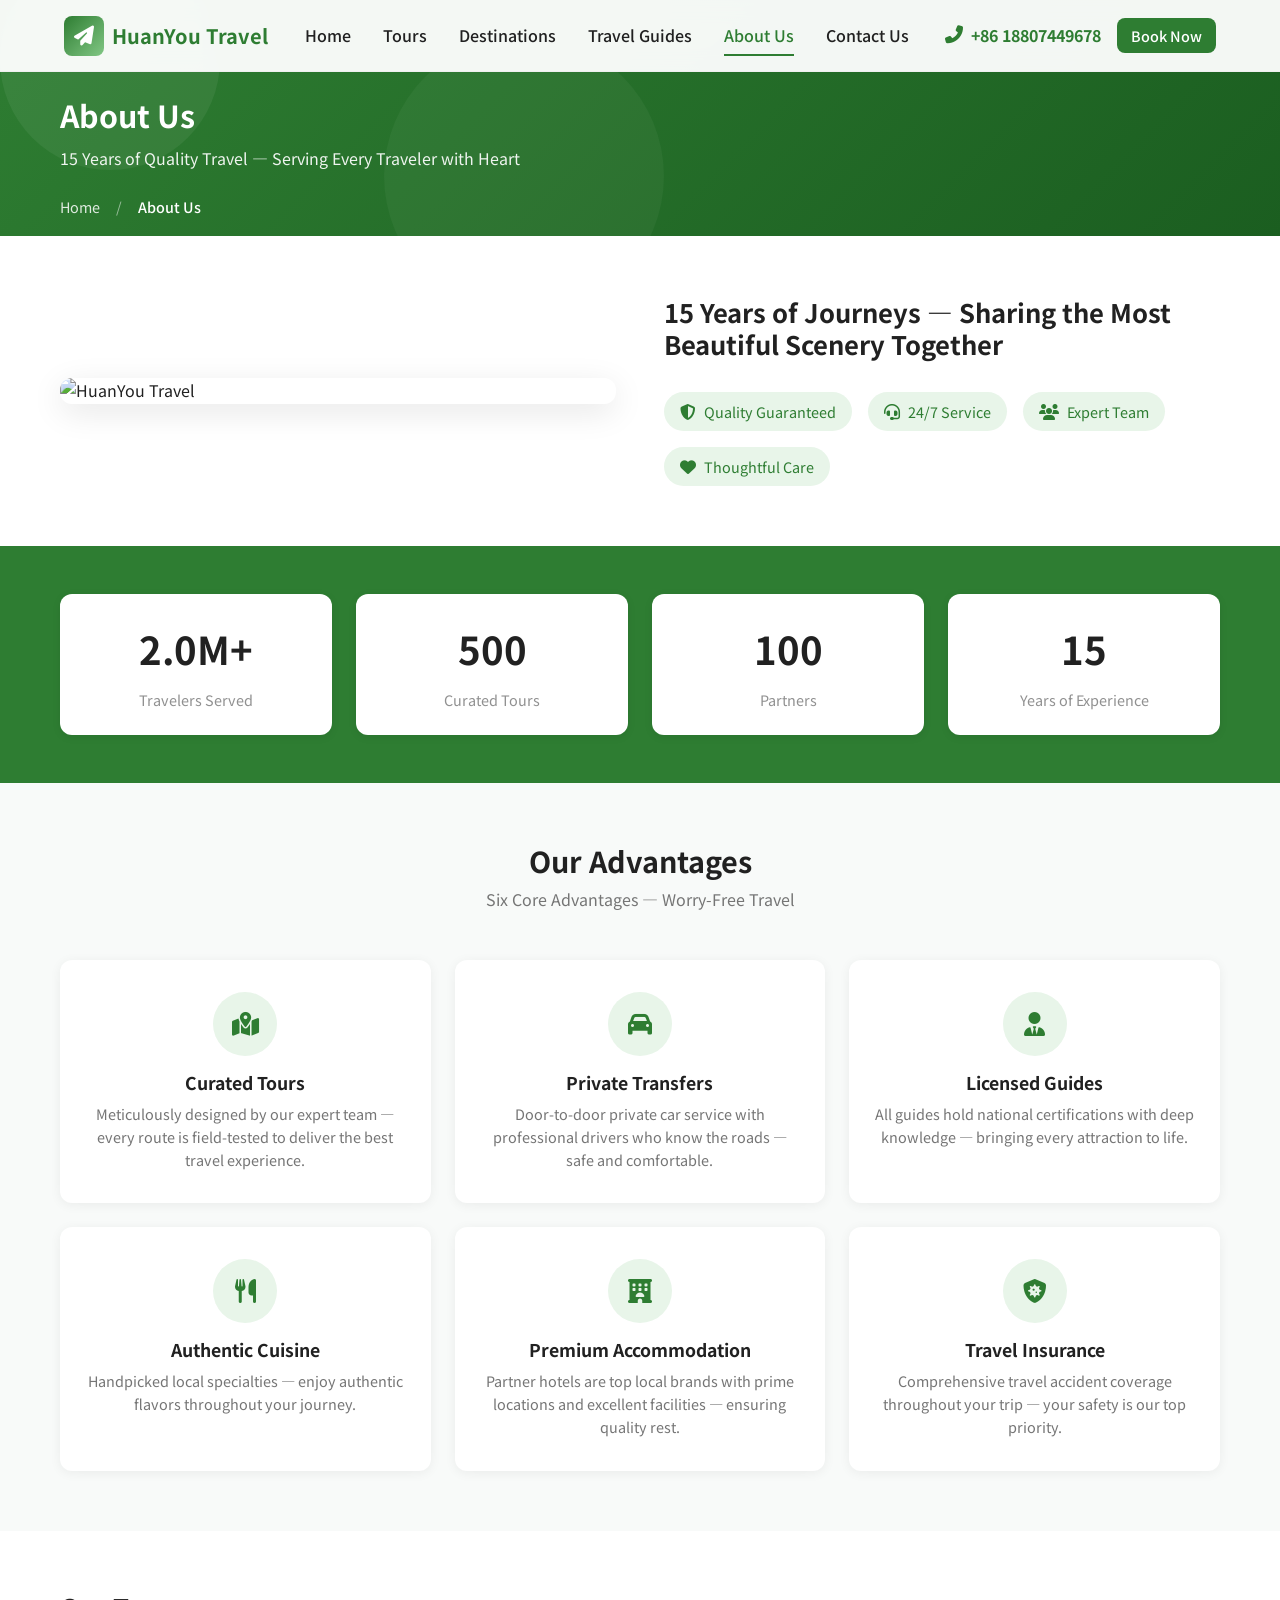
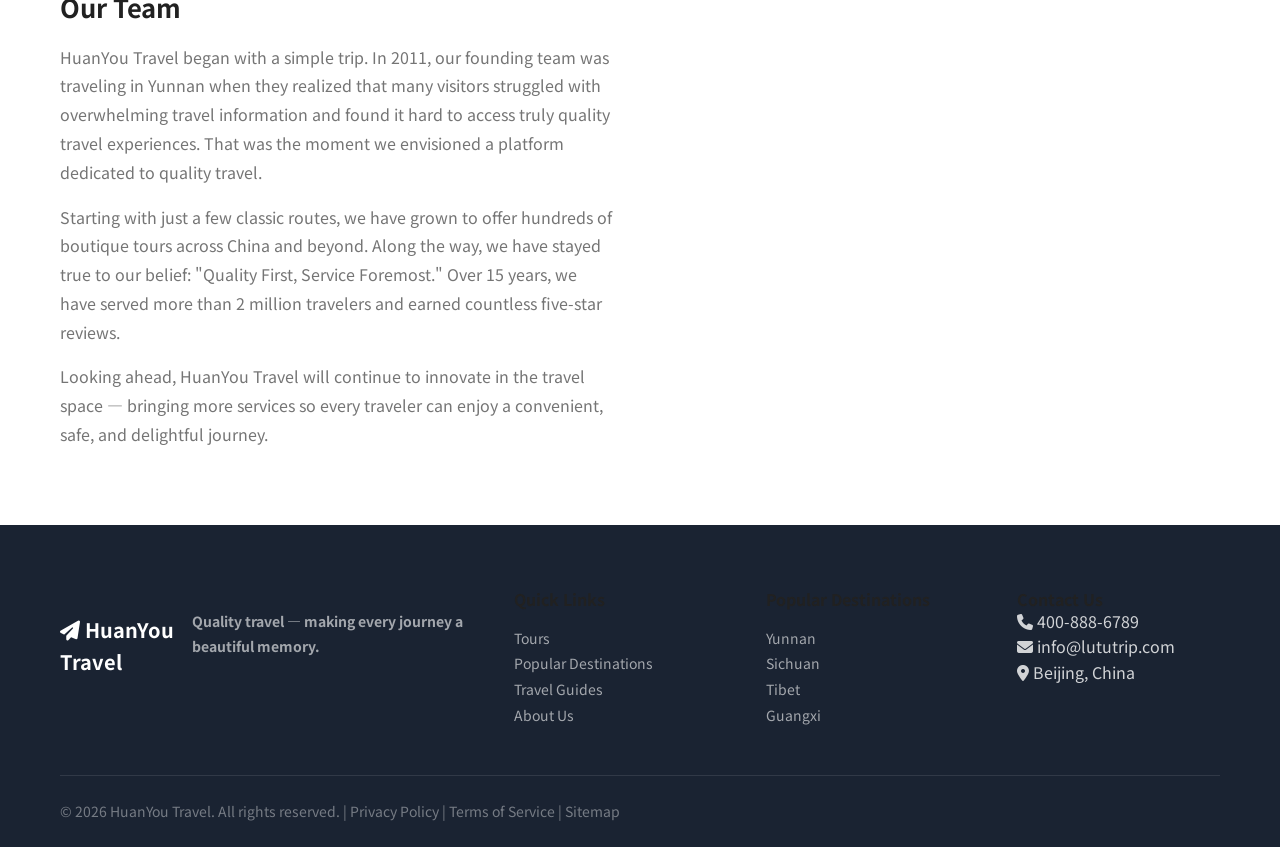
==== commit 30007c3d: "Footer editable + Core Team section + Contact FAQ + AdminContact module + save-button fix" ====
--- a/about.html
+++ b/about.html
@@ -1,319 +1,319 @@
-<!DOCTYPE html>
-<html lang="zh-CN">
-<head>
-  <link rel="icon" href="favicon.svg" type="image/svg+xml">
-  <meta charset="UTF-8">
-  <meta name="viewport" content="width=device-width, initial-scale=1.0">
-<title>About Us - HuanYou Travel</title>
-  <link rel="preconnect" href="https://fonts.googleapis.com">
-  <link rel="preconnect" href="https://fonts.gstatic.com" crossorigin>
-  <link href="https://fonts.googleapis.com/css2?family=Noto+Sans+SC:wght@400;500;700&display=swap" rel="stylesheet">
-  <link rel="stylesheet" href="css/style.css">
-  <link rel="stylesheet" href="css/components.css">
-  <link rel="stylesheet" href="https://cdnjs.cloudflare.com/ajax/libs/font-awesome/6.4.0/css/all.min.css">
-  <link rel="stylesheet" href="css/pages.css">
-</head>
-<body>
-  <header class="header" id="main-header">
-    <div class="header-inner">
-      <a href="index.html" class="logo">
-        <div class="logo-icon"><i class="fas fa-paper-plane"></i></div>
-<span>HuanYou Travel</span>
-      </a>
-      <nav class="nav-menu" id="nav-menu"></nav>
-      <div class="nav-actions">
-        <a href="tel:400-888-6789" class="header-phone">
-          <i class="fas fa-phone-alt"></i> 400-888-6789
-        </a>
-<a href="booking.html" class="btn btn-primary btn-sm">Book Now</a>
-      </div>
-<button class="mobile-menu-btn" id="mobile-menu-btn" aria-label="Menu">
-        <span></span><span></span><span></span>
-      </button>
-    </div>
-  </header>
-
-  <nav class="mobile-nav" id="mobile-nav"></nav>
-
-  <div class="page-header">
-    <div class="container">
-<h1 class="page-title">About Us</h1>
-<p class="page-subtitle">15 Years of Quality Travel — Serving Every Traveler with Heart</p>
-      <div class="breadcrumb">
-<a href="index.html">Home</a>
-        <span class="breadcrumb-sep">/</span>
-<span class="current">About Us</span>
-      </div>
-    </div>
-  </div>
-
-  <main class="about-page">
-    <section class="about-intro">
-      <div class="container">
-        <div class="about-intro-grid">
-          <div class="about-intro-image">
-<img id="about-hero-img" src="https://images.unsplash.com/photo-1488646953014-85cb44e25828?w=600&q=80" alt="HuanYou Travel" style="max-width:100%;">
-          </div>
-          <div class="about-intro-text">
-<h2>15 Years of Journeys — Sharing the Most Beautiful Scenery Together</h2>
-            <div id="about-intro-text" class="about-content-placeholder"></div>
-            <div class="about-features">
-              <div class="about-feature">
-                <i class="fas fa-shield-alt"></i>
-<span>Quality Guaranteed</span>
-              </div>
-              <div class="about-feature">
-                <i class="fas fa-headset"></i>
-<span>24/7 Service</span>
-              </div>
-              <div class="about-feature">
-                <i class="fas fa-users"></i>
-<span>Expert Team</span>
-              </div>
-              <div class="about-feature">
-                <i class="fas fa-heart"></i>
-<span>Thoughtful Care</span>
-              </div>
-            </div>
-          </div>
-        </div>
-      </div>
-    </section>
-
-    <section class="about-stats">
-      <div class="container">
-        <div class="stats-grid">
-          <div class="stat-card">
-            <div class="stat-number" data-target="2000000">0</div>
-<div class="stat-label">Travelers Served</div>
-          </div>
-          <div class="stat-card">
-            <div class="stat-number" data-target="500">0</div>
-<div class="stat-label">Curated Tours</div>
-          </div>
-          <div class="stat-card">
-            <div class="stat-number" data-target="100">0</div>
-<div class="stat-label">Partners</div>
-          </div>
-          <div class="stat-card">
-            <div class="stat-number" data-target="15">0</div>
-<div class="stat-label">Years of Experience</div>
-          </div>
-        </div>
-      </div>
-    </section>
-
-    <section class="about-features-section">
-      <div class="container">
-        <div class="section-header">
-<h2>Our Advantages</h2>
-<p>Six Core Advantages — Worry-Free Travel</p>
-        </div>
-        <div class="features-grid">
-          <div class="feature-card">
-            <div class="feature-icon"><i class="fas fa-map-marked-alt"></i></div>
-<h3>Curated Tours</h3>
-<p>Meticulously designed by our expert team — every route is field-tested to deliver the best travel experience.</p>
-          </div>
-          <div class="feature-card">
-            <div class="feature-icon"><i class="fas fa-car"></i></div>
-<h3>Private Transfers</h3>
-<p>Door-to-door private car service with professional drivers who know the roads — safe and comfortable.</p>
-          </div>
-          <div class="feature-card">
-            <div class="feature-icon"><i class="fas fa-user-tie"></i></div>
-<h3>Licensed Guides</h3>
-<p>All guides hold national certifications with deep knowledge — bringing every attraction to life.</p>
-          </div>
-          <div class="feature-card">
-            <div class="feature-icon"><i class="fas fa-utensils"></i></div>
-<h3>Authentic Cuisine</h3>
-<p>Handpicked local specialties — enjoy authentic flavors throughout your journey.</p>
-          </div>
-          <div class="feature-card">
-            <div class="feature-icon"><i class="fas fa-hotel"></i></div>
-<h3>Premium Accommodation</h3>
-<p>Partner hotels are top local brands with prime locations and excellent facilities — ensuring quality rest.</p>
-          </div>
-          <div class="feature-card">
-            <div class="feature-icon"><i class="fas fa-shield-virus"></i></div>
-<h3>Travel Insurance</h3>
-<p>Comprehensive travel accident coverage throughout your trip — your safety is our top priority.</p>
-          </div>
-        </div>
-      </div>
-    </section>
-
-    <section class="about-story">
-      <div class="container">
-        <div class="about-story-grid">
-          <div class="about-story-text">
-<h2>Our Team</h2>
-<p>HuanYou Travel began with a simple trip. In 2011, our founding team was traveling in Yunnan when they realized that many visitors struggled with overwhelming travel information and found it hard to access truly quality travel experiences. That was the moment we envisioned a platform dedicated to quality travel.</p>
-<p>Starting with just a few classic routes, we have grown to offer hundreds of boutique tours across China and beyond. Along the way, we have stayed true to our belief: "Quality First, Service Foremost." Over 15 years, we have served more than 2 million travelers and earned countless five-star reviews.</p>
-<p>Looking ahead, HuanYou Travel will continue to innovate in the travel space — bringing more services so every traveler can enjoy a convenient, safe, and delightful journey.</p>
-          </div>
-          <div class="about-story-image">
-<div id="about-team-images" class="about-team-images"></div>
-          </div>
-        </div>
-      </div>
-    </section>
-  </main>
-
-  <footer class="footer">
-    <div class="container">
-      <div class="footer-grid">
-        <div class="footer-brand">
-          <div class="footer-logo">
-            <i class="fas fa-paper-plane"></i>
-<span>HuanYou Travel</span>
-          </div>
-<p class="footer-desc">Quality travel — making every journey a beautiful memory.</p>
-        </div>
-        <div class="footer-links">
-<h4>Quick Links</h4>
-          <ul>
-<li><a href="/routes">Tours</a></li>
-<li><a href="/destinations">Popular Destinations</a></li>
-<li><a href="/guides">Travel Guides</a></li>
-<li><a href="about.html">About Us</a></li>
-          </ul>
-        </div>
-        <div class="footer-links">
-<h4>Popular Destinations</h4>
-          <ul>
-<li><a href="/destinations#yunnan">Yunnan</a></li>
-<li><a href="/destinations#sichuan">Sichuan</a></li>
-<li><a href="/destinations#tibet">Tibet</a></li>
-<li><a href="/destinations#guangxi">Guangxi</a></li>
-          </ul>
-        </div>
-        <div class="footer-contact">
-<h4>Contact Us</h4>
-          <ul>
-            <li><i class="fas fa-phone"></i> 400-888-6789</li>
-            <li><i class="fas fa-envelope"></i> info@lututrip.com</li>
-<li><i class="fas fa-map-marker-alt"></i> Beijing, China</li>
-          </ul>
-        </div>
-      </div>
-      <div class="footer-bottom">
-<p>&copy; 2026 HuanYou Travel. All rights reserved. | <a href="#">Privacy Policy</a> | <a href="#">Terms of Service</a> | <a href="#">Sitemap</a></p>
-      </div>
-    </div>
-  </footer>
-
-  <script src="supabase-config.js"></script>
-  <script src="js/cloud.js"></script>
-  <script src="js/app.js"></script>
-  <script src="js/data.js"></script>
-  <script>
-    function animateStats() {
-      document.querySelectorAll('.stat-number[data-target]').forEach(function(el) {
-        var target = parseInt(el.dataset.target);
-        var duration = 1500;
-        var step = target / (duration / 16);
-        var current = 0;
-        var timer = setInterval(function() {
-          current = Math.min(current + step, target);
-          el.textContent = current >= 1000000
-            ? (current / 1000000).toFixed(1) + 'M+'
-            : current >= 1000
-              ? Math.floor(current / 1000) + 'K+'
-              : Math.floor(current);
-          if (current >= target) clearInterval(timer);
-        }, 16);
-      });
-    }
-
-    if (window.Settings && window.DataLoader) {
-      DataLoader.loadSettings().then(function(s) {
-        if (!s || !s.aboutContent) return;
-        var ac = s.aboutContent;
-        // About Us images
-        var heroImg = document.getElementById('about-hero-img');
-        if (heroImg && ac.heroImage) { heroImg.src = ac.heroImage; if (ac.heroImageWidth > 0) heroImg.style.maxWidth = ac.heroImageWidth + 'px'; }
-        var teamImagesEl = document.getElementById('about-team-images');
-        var teamSrcs = (ac.teamImages && ac.teamImages.length > 0) ? ac.teamImages : [];
-        if (teamSrcs.length === 0 && ac.storyImage) { teamSrcs = [{url: ac.storyImage, width: ac.storyImageWidth || 0}]; }
-        if (teamImagesEl) {
-          teamImagesEl.innerHTML = '';
-          teamSrcs.forEach(function(item) {
-            if (!item.url) return;
-            var img = document.createElement('img');
-            img.src = item.url; img.alt = 'Team Photo'; img.style.display = 'block';
-            img.style.width = '100%'; img.style.marginBottom = '16px'; img.style.borderRadius = '8px'; img.style.opacity = '0';
-            if (item.width) img.style.maxWidth = item.width + 'px';
-            img.onload = function() { this.style.opacity = '1'; };
-            img.onerror = function() { this.style.display = 'none'; };
-            teamImagesEl.appendChild(img);
-          });
-        }
-        var sub = document.querySelector('.page-header .page-subtitle');
-        if (sub && ac.subtitle) {
-          sub.textContent = ac.subtitle;
-          sub.classList.remove('about-content-placeholder');
-        }
-        var introEl = document.getElementById('about-intro-text');
-        if (introEl && ac.intro) {
-          if (ac.intro) {
-          var paras = ac.intro.split(/\n{2,}/).filter(Boolean);
-          introEl.innerHTML = paras.map(function(p) {
-            return '<p>' + p.replace(/</g, '&lt;').replace(/>/g, '&gt;').replace(/\n/g, '<br>') + '</p>';
-          }).join('');
-        } else { introEl.innerHTML = ''; }
-          introEl.classList.remove('about-content-placeholder');
-        }
-        if (Array.isArray(ac.features) && ac.features.length) {
-          var fg = document.querySelector('.features-grid');
-          if (fg) {
-            fg.innerHTML = ac.features.map(function(f) {
-              var icon = f.icon || 'fa-star';
-              if (icon.indexOf('fa-') !== 0) icon = 'fa-' + icon;
-              return '<div class="feature-card"><div class="feature-icon"><i class="fas ' + escH(icon) + '"></i></div><h3>' + escH(f.title) + '</h3><p>' + escH(f.desc) + '</p></div>';
-            }).join('');
-          }
-        }
-        if (Array.isArray(ac.stats) && ac.stats.length) {
-          var sg = document.querySelector('.stats-grid');
-          if (sg) {
-            sg.innerHTML = ac.stats.map(function(st) {
-              return '<div class="stat-card"><div class="stat-number" data-target="' + escH(String(st.value)) + '">0</div><div class="stat-label">' + escH(st.label) + '</div></div>';
-            }).join('');
-            animateStats();
-          }
-        }
-        if (ac.story) {
-          var st = document.querySelector('.about-story-text');
-          if (st) {
-            var ps = String(ac.story).split(/\n{2,}/).filter(Boolean);
-            st.querySelectorAll('p').forEach(function(p) { p.remove(); });
-            ps.forEach(function(txt) {
-              var p = document.createElement('p');
-              p.textContent = txt;
-              st.appendChild(p);
-            });
-          }
-        }
-      }).catch(function(){});
-    }
-    function escH(t) {
-      return String(t == null ? '' : t).replace(/&/g, '&amp;').replace(/</g, '&lt;').replace(/>/g, '&gt;').replace(/"/g, '&quot;');
-    }
-
-    var statsSection = document.querySelector('.about-stats');
-    if (statsSection) {
-      var observer = new IntersectionObserver(function(entries) {
-        entries.forEach(function(entry) {
-          if (entry.isIntersecting) {
-            animateStats();
-            observer.disconnect();
-          }
-        });
-      }, { threshold: 0.3 });
-      observer.observe(statsSection);
-    }
-  </script>
-</body>
+<!DOCTYPE html>
+<html lang="zh-CN">
+<head>
+  <link rel="icon" href="favicon.svg" type="image/svg+xml">
+  <meta charset="UTF-8">
+  <meta name="viewport" content="width=device-width, initial-scale=1.0">
+<title>About Us - HuanYou Travel</title>
+  <link rel="preconnect" href="https://fonts.googleapis.com">
+  <link rel="preconnect" href="https://fonts.gstatic.com" crossorigin>
+  <link href="https://fonts.googleapis.com/css2?family=Noto+Sans+SC:wght@400;500;700&display=swap" rel="stylesheet">
+  <link rel="stylesheet" href="css/style.css">
+  <link rel="stylesheet" href="css/components.css">
+  <link rel="stylesheet" href="https://cdnjs.cloudflare.com/ajax/libs/font-awesome/6.4.0/css/all.min.css">
+  <link rel="stylesheet" href="css/pages.css">
+</head>
+<body>
+  <header class="header" id="main-header">
+    <div class="header-inner">
+      <a href="index.html" class="logo">
+        <div class="logo-icon"><i class="fas fa-paper-plane"></i></div>
+<span>HuanYou Travel</span>
+      </a>
+      <nav class="nav-menu" id="nav-menu"></nav>
+      <div class="nav-actions">
+        <a href="tel:400-888-6789" class="header-phone">
+          <i class="fas fa-phone-alt"></i> 400-888-6789
+        </a>
+<a href="booking.html" class="btn btn-primary btn-sm">Book Now</a>
+      </div>
+<button class="mobile-menu-btn" id="mobile-menu-btn" aria-label="Menu">
+        <span></span><span></span><span></span>
+      </button>
+    </div>
+  </header>
+
+  <nav class="mobile-nav" id="mobile-nav"></nav>
+
+  <div class="page-header">
+    <div class="container">
+<h1 class="page-title">About Us</h1>
+<p class="page-subtitle">15 Years of Quality Travel — Serving Every Traveler with Heart</p>
+      <div class="breadcrumb">
+<a href="index.html">Home</a>
+        <span class="breadcrumb-sep">/</span>
+<span class="current">About Us</span>
+      </div>
+    </div>
+  </div>
+
+  <main class="about-page">
+    <section class="about-intro">
+      <div class="container">
+        <div class="about-intro-grid">
+          <div class="about-intro-image">
+<img id="about-hero-img" src="https://images.unsplash.com/photo-1488646953014-85cb44e25828?w=600&q=80" alt="HuanYou Travel" style="max-width:100%;">
+          </div>
+          <div class="about-intro-text">
+<h2>15 Years of Journeys — Sharing the Most Beautiful Scenery Together</h2>
+            <div id="about-intro-text" class="about-content-placeholder"></div>
+            <div class="about-features">
+              <div class="about-feature">
+                <i class="fas fa-shield-alt"></i>
+<span>Quality Guaranteed</span>
+              </div>
+              <div class="about-feature">
+                <i class="fas fa-headset"></i>
+<span>24/7 Service</span>
+              </div>
+              <div class="about-feature">
+                <i class="fas fa-users"></i>
+<span>Expert Team</span>
+              </div>
+              <div class="about-feature">
+                <i class="fas fa-heart"></i>
+<span>Thoughtful Care</span>
+              </div>
+            </div>
+          </div>
+        </div>
+      </div>
+    </section>
+
+    <section class="about-stats">
+      <div class="container">
+        <div class="stats-grid">
+          <div class="stat-card">
+            <div class="stat-number" data-target="2000000">0</div>
+<div class="stat-label">Travelers Served</div>
+          </div>
+          <div class="stat-card">
+            <div class="stat-number" data-target="500">0</div>
+<div class="stat-label">Curated Tours</div>
+          </div>
+          <div class="stat-card">
+            <div class="stat-number" data-target="100">0</div>
+<div class="stat-label">Partners</div>
+          </div>
+          <div class="stat-card">
+            <div class="stat-number" data-target="15">0</div>
+<div class="stat-label">Years of Experience</div>
+          </div>
+        </div>
+      </div>
+    </section>
+
+    <section class="about-features-section">
+      <div class="container">
+        <div class="section-header">
+<h2>Our Advantages</h2>
+<p>Six Core Advantages — Worry-Free Travel</p>
+        </div>
+        <div class="features-grid">
+          <div class="feature-card">
+            <div class="feature-icon"><i class="fas fa-map-marked-alt"></i></div>
+<h3>Curated Tours</h3>
+<p>Meticulously designed by our expert team — every route is field-tested to deliver the best travel experience.</p>
+          </div>
+          <div class="feature-card">
+            <div class="feature-icon"><i class="fas fa-car"></i></div>
+<h3>Private Transfers</h3>
+<p>Door-to-door private car service with professional drivers who know the roads — safe and comfortable.</p>
+          </div>
+          <div class="feature-card">
+            <div class="feature-icon"><i class="fas fa-user-tie"></i></div>
+<h3>Licensed Guides</h3>
+<p>All guides hold national certifications with deep knowledge — bringing every attraction to life.</p>
+          </div>
+          <div class="feature-card">
+            <div class="feature-icon"><i class="fas fa-utensils"></i></div>
+<h3>Authentic Cuisine</h3>
+<p>Handpicked local specialties — enjoy authentic flavors throughout your journey.</p>
+          </div>
+          <div class="feature-card">
+            <div class="feature-icon"><i class="fas fa-hotel"></i></div>
+<h3>Premium Accommodation</h3>
+<p>Partner hotels are top local brands with prime locations and excellent facilities — ensuring quality rest.</p>
+          </div>
+          <div class="feature-card">
+            <div class="feature-icon"><i class="fas fa-shield-virus"></i></div>
+<h3>Travel Insurance</h3>
+<p>Comprehensive travel accident coverage throughout your trip — your safety is our top priority.</p>
+          </div>
+        </div>
+      </div>
+    </section>
+
+    <section class="about-story">
+      <div class="container">
+        <div class="about-story-grid">
+          <div class="about-story-text">
+<h2>Our Team</h2>
+<p>HuanYou Travel began with a simple trip. In 2011, our founding team was traveling in Yunnan when they realized that many visitors struggled with overwhelming travel information and found it hard to access truly quality travel experiences. That was the moment we envisioned a platform dedicated to quality travel.</p>
+<p>Starting with just a few classic routes, we have grown to offer hundreds of boutique tours across China and beyond. Along the way, we have stayed true to our belief: "Quality First, Service Foremost." Over 15 years, we have served more than 2 million travelers and earned countless five-star reviews.</p>
+<p>Looking ahead, HuanYou Travel will continue to innovate in the travel space — bringing more services so every traveler can enjoy a convenient, safe, and delightful journey.</p>
+          </div>
+          <div class="about-story-image">
+<div id="about-team-images" class="about-team-images"></div>
+          </div>
+        </div>
+      </div>
+    </section>
+  </main>
+
+  <footer class="footer">
+    <div class="container">
+      <div class="footer-grid">
+        <div class="footer-brand">
+          <div class="footer-logo">
+            <i class="fas fa-paper-plane"></i>
+<span>HuanYou Travel</span>
+          </div>
+<p class="footer-desc">Quality travel — making every journey a beautiful memory.</p>
+        </div>
+        <div class="footer-links">
+<h4>Quick Links</h4>
+          <ul>
+<li><a href="/routes">Tours</a></li>
+<li><a href="/destinations">Popular Destinations</a></li>
+<li><a href="/guides">Travel Guides</a></li>
+<li><a href="about.html">About Us</a></li>
+          </ul>
+        </div>
+        <div class="footer-links">
+<h4>Popular Destinations</h4>
+          <ul>
+<li><a href="/destinations#yunnan">Yunnan</a></li>
+<li><a href="/destinations#sichuan">Sichuan</a></li>
+<li><a href="/destinations#tibet">Tibet</a></li>
+<li><a href="/destinations#guangxi">Guangxi</a></li>
+          </ul>
+        </div>
+        <div class="footer-contact">
+<h4>Contact Us</h4>
+          <ul>
+            <li><i class="fas fa-phone"></i> 400-888-6789</li>
+            <li><i class="fas fa-envelope"></i> info@lututrip.com</li>
+<li><i class="fas fa-map-marker-alt"></i> Beijing, China</li>
+          </ul>
+        </div>
+      </div>
+      <div class="footer-bottom">
+<p>&copy; 2026 HuanYou Travel. All rights reserved. | <a href="#">Privacy Policy</a> | <a href="#">Terms of Service</a> | <a href="#">Sitemap</a></p>
+      </div>
+    </div>
+  </footer>
+
+  <script src="supabase-config.js"></script>
+  <script src="js/cloud.js"></script>
+  <script src="js/app.js"></script>
+  <script src="js/data.js"></script>
+  <script>
+    function animateStats() {
+      document.querySelectorAll('.stat-number[data-target]').forEach(function(el) {
+        var target = parseInt(el.dataset.target);
+        var duration = 1500;
+        var step = target / (duration / 16);
+        var current = 0;
+        var timer = setInterval(function() {
+          current = Math.min(current + step, target);
+          el.textContent = current >= 1000000
+            ? (current / 1000000).toFixed(1) + 'M+'
+            : current >= 1000
+              ? Math.floor(current / 1000) + 'K+'
+              : Math.floor(current);
+          if (current >= target) clearInterval(timer);
+        }, 16);
+      });
+    }
+
+    if (window.Settings && window.DataLoader) {
+      DataLoader.loadSettings().then(function(s) {
+        if (!s || !s.aboutContent) return;
+        var ac = s.aboutContent;
+        // About Us images
+        var heroImg = document.getElementById('about-hero-img');
+        if (heroImg && ac.heroImage) { heroImg.src = ac.heroImage; if (ac.heroImageWidth > 0) heroImg.style.maxWidth = ac.heroImageWidth + 'px'; }
+        var teamImagesEl = document.getElementById('about-team-images');
+        var teamSrcs = (ac.teamImages && ac.teamImages.length > 0) ? ac.teamImages : [];
+        if (teamSrcs.length === 0 && ac.storyImage) { teamSrcs = [{url: ac.storyImage, width: ac.storyImageWidth || 0}]; }
+        if (teamImagesEl) {
+          teamImagesEl.innerHTML = '';
+          teamSrcs.forEach(function(item) {
+            if (!item.url) return;
+            var img = document.createElement('img');
+            img.src = item.url; img.alt = 'Team Photo'; img.style.display = 'block';
+            img.style.width = '100%'; img.style.marginBottom = '16px'; img.style.borderRadius = '8px'; img.style.opacity = '0';
+            if (item.width) img.style.maxWidth = item.width + 'px';
+            img.onload = function() { this.style.opacity = '1'; };
+            img.onerror = function() { this.style.display = 'none'; };
+            teamImagesEl.appendChild(img);
+          });
+        }
+        var sub = document.querySelector('.page-header .page-subtitle');
+        if (sub && ac.subtitle) {
+          sub.textContent = ac.subtitle;
+          sub.classList.remove('about-content-placeholder');
+        }
+        var introEl = document.getElementById('about-intro-text');
+        if (introEl && ac.intro) {
+          if (ac.intro) {
+          var paras = ac.intro.split(/\n{2,}/).filter(Boolean);
+          introEl.innerHTML = paras.map(function(p) {
+            return '<p>' + p.replace(/</g, '&lt;').replace(/>/g, '&gt;').replace(/\n/g, '<br>') + '</p>';
+          }).join('');
+        } else { introEl.innerHTML = ''; }
+          introEl.classList.remove('about-content-placeholder');
+        }
+        if (Array.isArray(ac.features) && ac.features.length) {
+          var fg = document.querySelector('.features-grid');
+          if (fg) {
+            fg.innerHTML = ac.features.map(function(f) {
+              var icon = f.icon || 'fa-star';
+              if (icon.indexOf('fa-') !== 0) icon = 'fa-' + icon;
+              return '<div class="feature-card"><div class="feature-icon"><i class="fas ' + escH(icon) + '"></i></div><h3>' + escH(f.title) + '</h3><p>' + escH(f.desc) + '</p></div>';
+            }).join('');
+          }
+        }
+        if (Array.isArray(ac.stats) && ac.stats.length) {
+          var sg = document.querySelector('.stats-grid');
+          if (sg) {
+            sg.innerHTML = ac.stats.map(function(st) {
+              return '<div class="stat-card"><div class="stat-number" data-target="' + escH(String(st.value)) + '">0</div><div class="stat-label">' + escH(st.label) + '</div></div>';
+            }).join('');
+            animateStats();
+          }
+        }
+        if (ac.story) {
+          var st = document.querySelector('.about-story-text');
+          if (st) {
+            var ps = String(ac.story).split(/\n{2,}/).filter(Boolean);
+            st.querySelectorAll('p').forEach(function(p) { p.remove(); });
+            ps.forEach(function(txt) {
+              var p = document.createElement('p');
+              p.textContent = txt;
+              st.appendChild(p);
+            });
+          }
+        }
+      }).catch(function(){});
+    }
+    function escH(t) {
+      return String(t == null ? '' : t).replace(/&/g, '&amp;').replace(/</g, '&lt;').replace(/>/g, '&gt;').replace(/"/g, '&quot;');
+    }
+
+    var statsSection = document.querySelector('.about-stats');
+    if (statsSection) {
+      var observer = new IntersectionObserver(function(entries) {
+        entries.forEach(function(entry) {
+          if (entry.isIntersecting) {
+            animateStats();
+            observer.disconnect();
+          }
+        });
+      }, { threshold: 0.3 });
+      observer.observe(statsSection);
+    }
+  </script>
+</body>
 </html>
--- a/css/pages.css
+++ b/css/pages.css
@@ -832,6 +832,72 @@
   border: none;
 }
 
+
+
+/* ===== FAQ 板块 ===== */
+.faq-section { padding: 60px 0 40px; background: #fff; }
+.faq-header { text-align: center; margin-bottom: 36px; }
+.faq-title {
+  font-size: 36px;
+  font-weight: 700;
+  color: var(--color-text, #212121);
+  margin: 0 0 8px;
+  letter-spacing: -0.5px;
+}
+.faq-subtitle {
+  font-size: 16px;
+  color: var(--color-info, #1976D2);
+  margin: 0;
+  font-weight: 400;
+}
+.faq-list {
+  max-width: 800px;
+  margin: 0 auto;
+  padding: 0 16px;
+}
+.faq-item {
+  border-bottom: 1px solid #eee;
+  padding: 18px 0;
+}
+.faq-item:first-child { border-top: 1px solid #eee; }
+.faq-item > summary {
+  list-style: none;
+  cursor: pointer;
+  display: flex;
+  justify-content: space-between;
+  align-items: center;
+  gap: 16px;
+  font-size: 16px;
+  font-weight: 500;
+  color: var(--color-text, #212121);
+  user-select: none;
+}
+.faq-item > summary::-webkit-details-marker { display: none; }
+.faq-item > summary:hover { color: var(--color-primary, #2E7D32); }
+.faq-item > summary .faq-arrow {
+  flex-shrink: 0;
+  font-size: 14px;
+  color: var(--color-text-secondary, #757575);
+  transition: transform 0.25s ease;
+}
+.faq-item[open] > summary .faq-arrow { transform: rotate(180deg); }
+.faq-answer {
+  padding: 12px 0 4px;
+  font-size: 15px;
+  line-height: 1.7;
+  color: var(--color-text-secondary, #555);
+}
+.faq-empty {
+  text-align: center;
+  padding: 30px 0;
+  color: var(--color-text-secondary, #999);
+  font-size: 14px;
+}
+@media (max-width: 600px) {
+  .faq-title { font-size: 28px; }
+  .faq-subtitle { font-size: 14px; }
+}
+
 /* ===== Contact Page ===== */
 .contact-section {
   padding: calc(var(--header-height) + var(--space-2xl)) 0 var(--space-3xl);
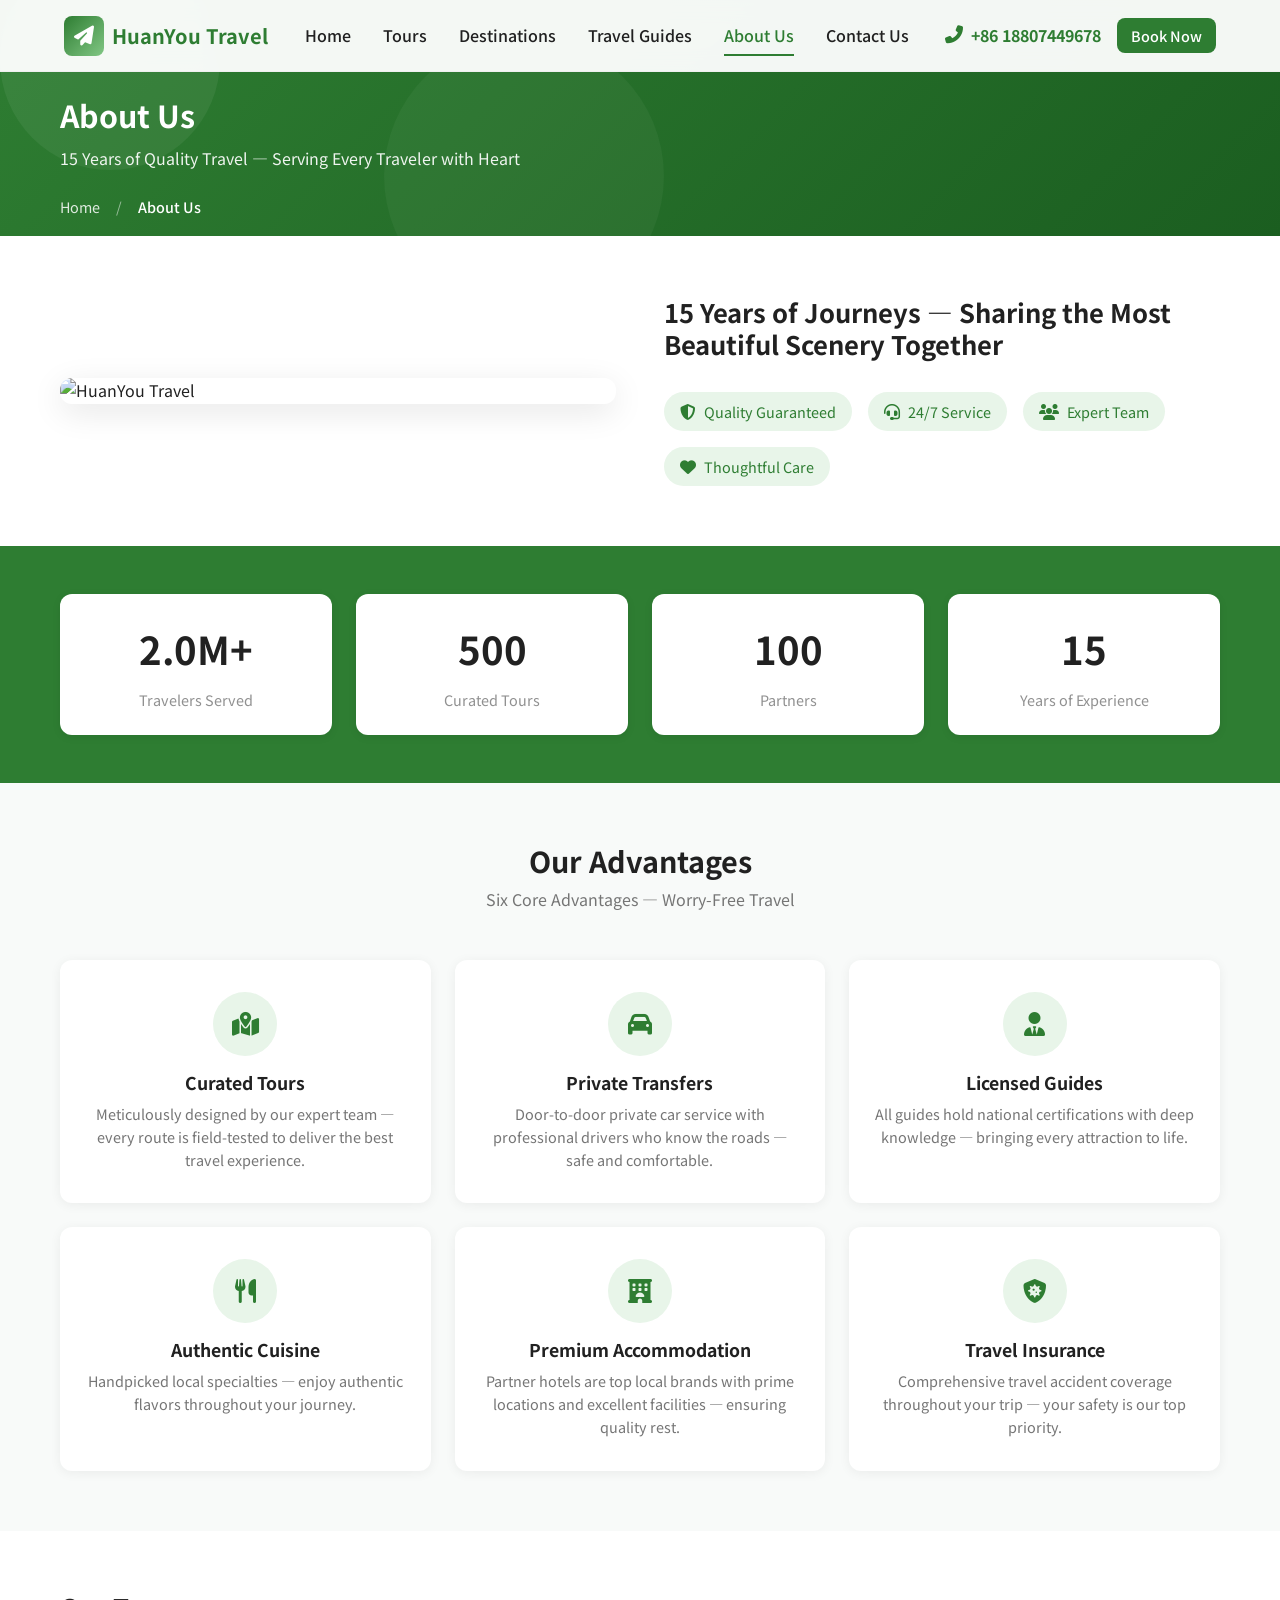
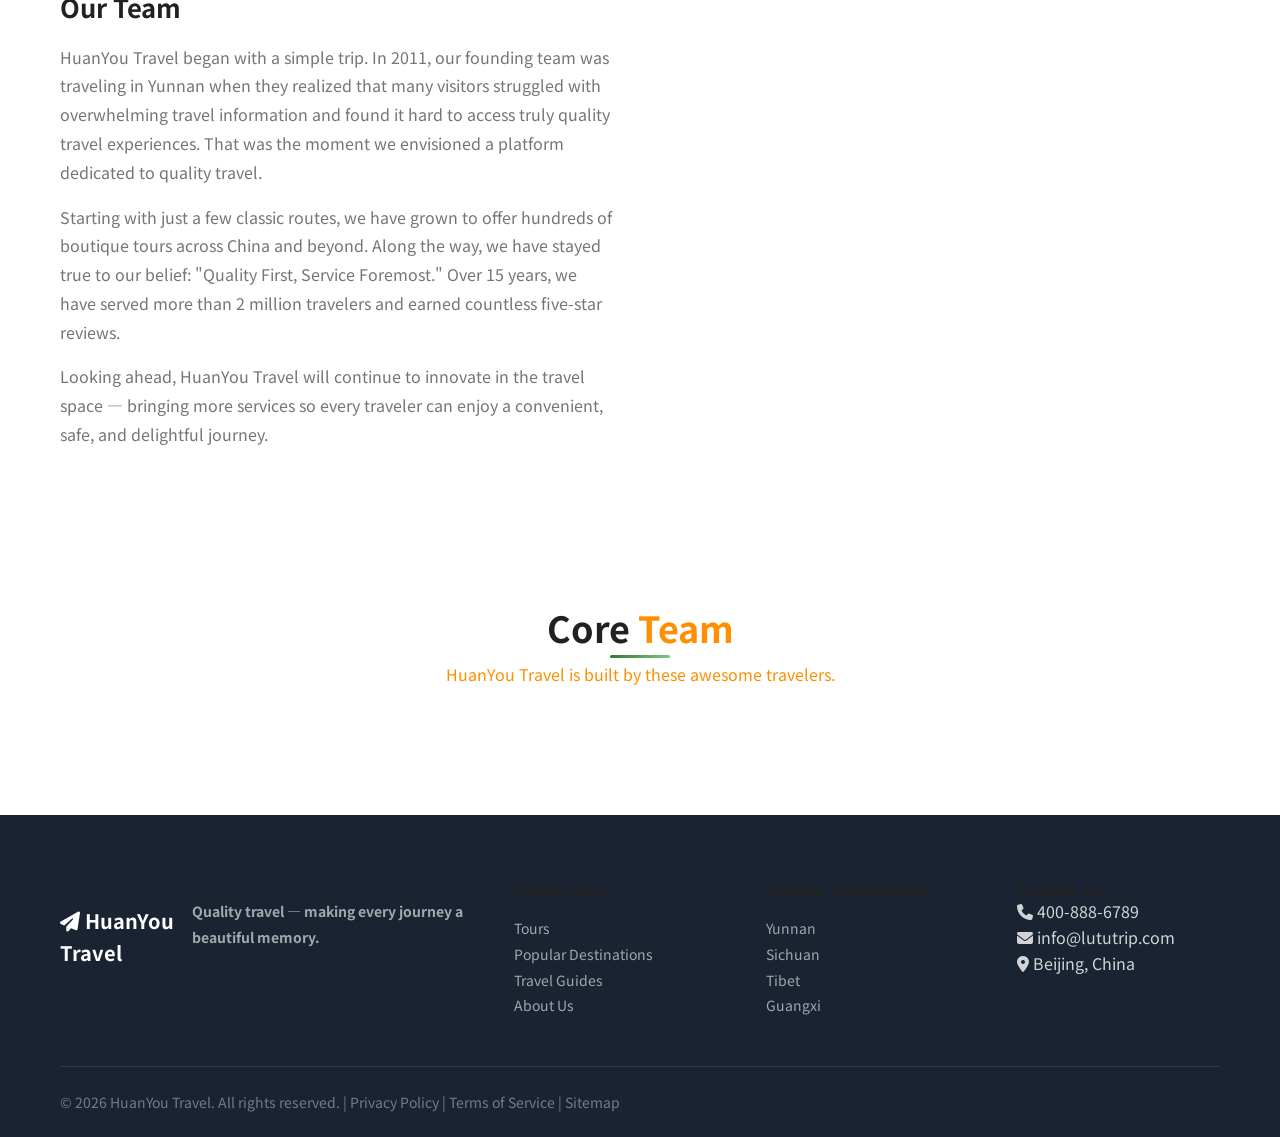
==== commit 9138e355: "Core Team section: 4-column portrait grid (name + title fields) per admin edit" ====
--- a/about.html
+++ b/about.html
@@ -159,6 +159,16 @@
         </div>
       </div>
     </section>
+
+    <section class="core-team">
+      <div class="container">
+        <div class="section-header">
+          <h2 class="section-title">Core <span style="color:#FF8F00;">Team</span></h2>
+          <p class="section-subtitle">HuanYou Travel is built by these awesome travelers.</p>
+        </div>
+        <div id="core-team-grid" class="core-team-grid"></div>
+      </div>
+    </section>
   </main>
 
   <footer class="footer">
@@ -296,6 +306,19 @@
             });
           }
         }
+        if (ac.teamImages && ac.teamImages.length) {
+          var tg = document.getElementById('core-team-grid');
+          if (tg) {
+            tg.innerHTML = ac.teamImages.map(function(it) {
+              if (!it.url) return '';
+              return '<div class="core-team-card">'
+                + '<div class="core-team-card-img"><img src="' + escH(it.url) + '" alt="' + escH(it.name||'') + '" loading="lazy"></div>'
+                + '<div class="core-team-card-name">' + escH(it.name||'') + '</div>'
+                + '<div class="core-team-card-title">' + escH(it.title||'') + '</div>'
+                + '</div>';
+            }).join('');
+          }
+        }
       }).catch(function(){});
     }
     function escH(t) {
--- a/css/pages.css
+++ b/css/pages.css
@@ -835,6 +835,79 @@
 
 
 /* ===== FAQ 板块 ===== */
+
+/* ==================== Core Team Section ==================== */
+.core-team {
+  padding: 80px 0;
+  background: #fff;
+}
+.core-team .section-header {
+  text-align: center;
+  margin-bottom: 48px;
+}
+.core-team .section-title {
+  font-size: 36px;
+  font-weight: 700;
+  color: #212121;
+  margin: 0;
+}
+.core-team .section-subtitle {
+  font-size: 16px;
+  color: #FF8F00;
+  margin-top: 12px;
+}
+.core-team-grid {
+  display: grid;
+  grid-template-columns: repeat(4, 1fr);
+  gap: 24px;
+}
+.core-team-card {
+  background: #fff;
+  border-radius: 12px;
+  overflow: hidden;
+  box-shadow: 0 4px 12px rgba(0,0,0,.06);
+  transition: transform .25s, box-shadow .25s;
+}
+.core-team-card:hover {
+  transform: translateY(-4px);
+  box-shadow: 0 8px 24px rgba(0,0,0,.12);
+}
+.core-team-card-img {
+  width: 100%;
+  aspect-ratio: 4 / 5;
+  overflow: hidden;
+  background: #f5f5f5;
+}
+.core-team-card-img img {
+  width: 100%;
+  height: 100%;
+  object-fit: cover;
+  display: block;
+}
+.core-team-card-name {
+  font-size: 18px;
+  font-weight: 600;
+  color: #212121;
+  padding: 16px 16px 4px;
+  text-align: center;
+}
+.core-team-card-title {
+  font-size: 14px;
+  color: #757575;
+  padding: 0 16px 16px;
+  text-align: center;
+}
+@media (max-width: 992px) {
+  .core-team-grid {
+    grid-template-columns: repeat(2, 1fr);
+  }
+}
+@media (max-width: 480px) {
+  .core-team-grid {
+    grid-template-columns: 1fr;
+  }
+}
+
 .faq-section { padding: 60px 0 40px; background: #fff; }
 .faq-header { text-align: center; margin-bottom: 36px; }
 .faq-title {
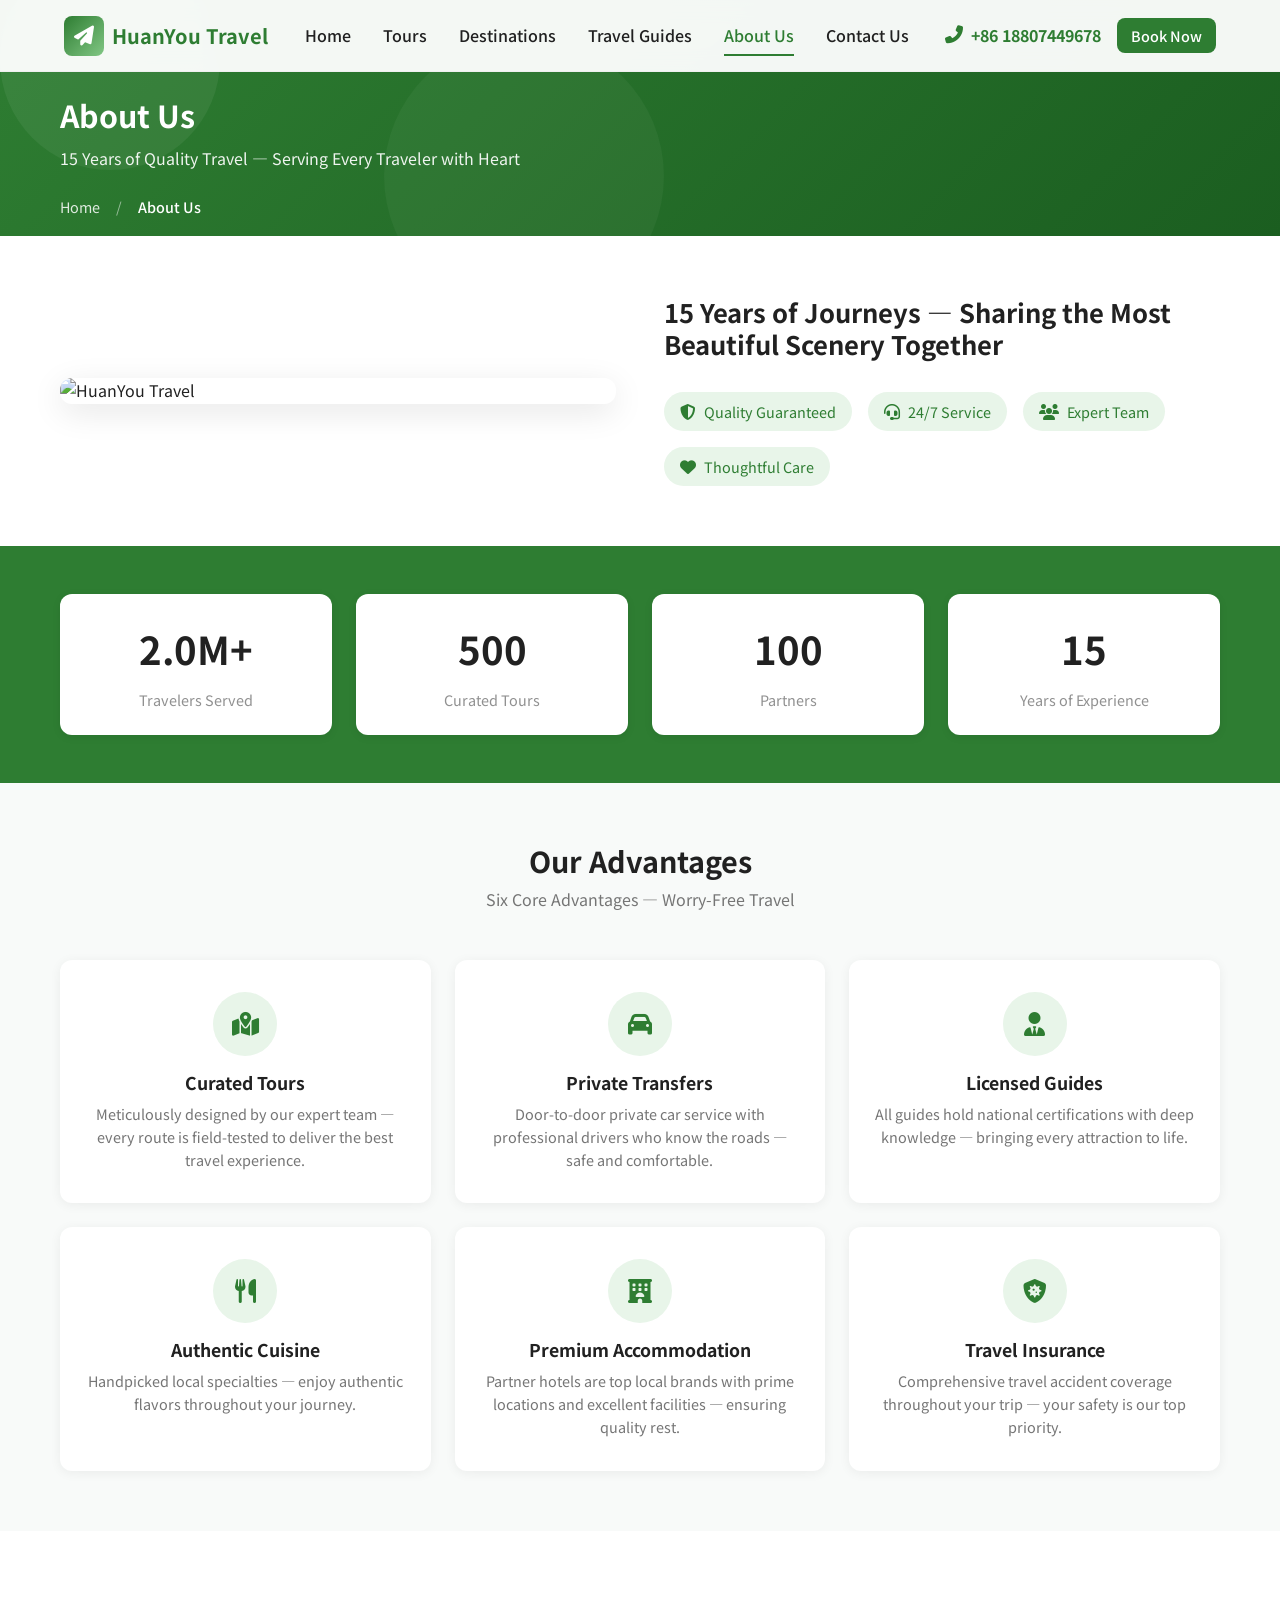
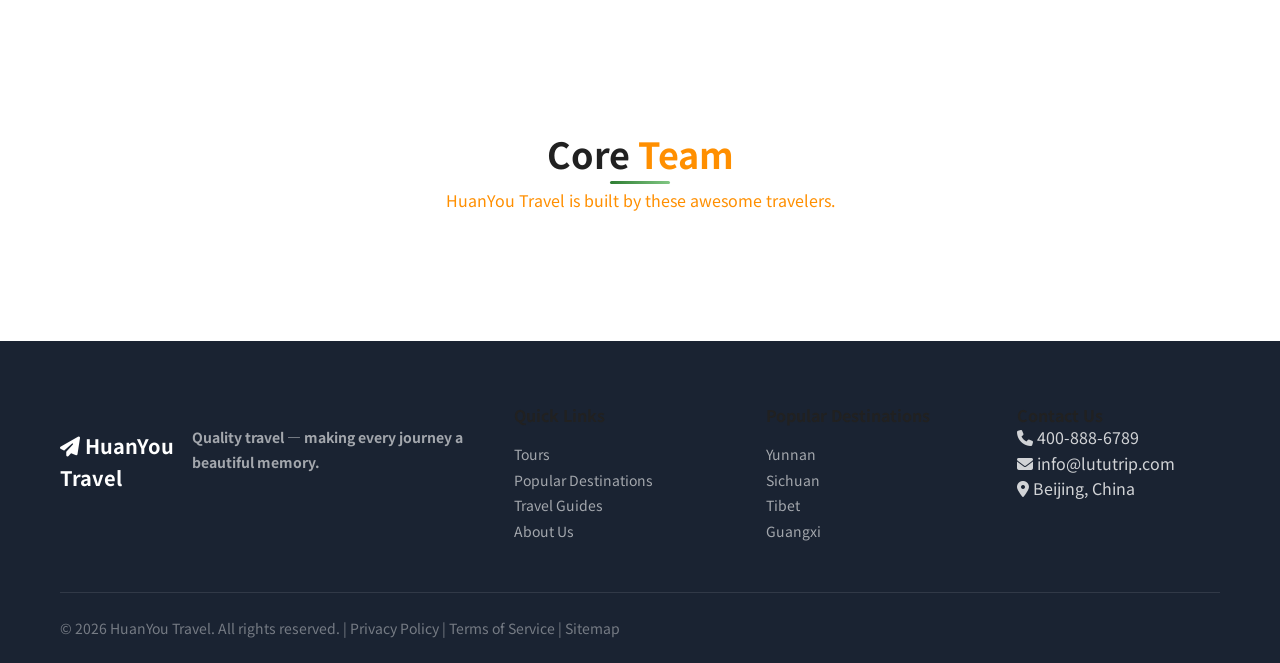
==== commit f5585937: "Remove Our Team static text; fix Contact page layout and AdminContact error handling" ====
--- a/about.html
+++ b/about.html
@@ -147,11 +147,7 @@
     <section class="about-story">
       <div class="container">
         <div class="about-story-grid">
-          <div class="about-story-text">
-<h2>Our Team</h2>
-<p>HuanYou Travel began with a simple trip. In 2011, our founding team was traveling in Yunnan when they realized that many visitors struggled with overwhelming travel information and found it hard to access truly quality travel experiences. That was the moment we envisioned a platform dedicated to quality travel.</p>
-<p>Starting with just a few classic routes, we have grown to offer hundreds of boutique tours across China and beyond. Along the way, we have stayed true to our belief: "Quality First, Service Foremost." Over 15 years, we have served more than 2 million travelers and earned countless five-star reviews.</p>
-<p>Looking ahead, HuanYou Travel will continue to innovate in the travel space — bringing more services so every traveler can enjoy a convenient, safe, and delightful journey.</p>
+                    <div class="about-story-text">
           </div>
           <div class="about-story-image">
 <div id="about-team-images" class="about-team-images"></div>
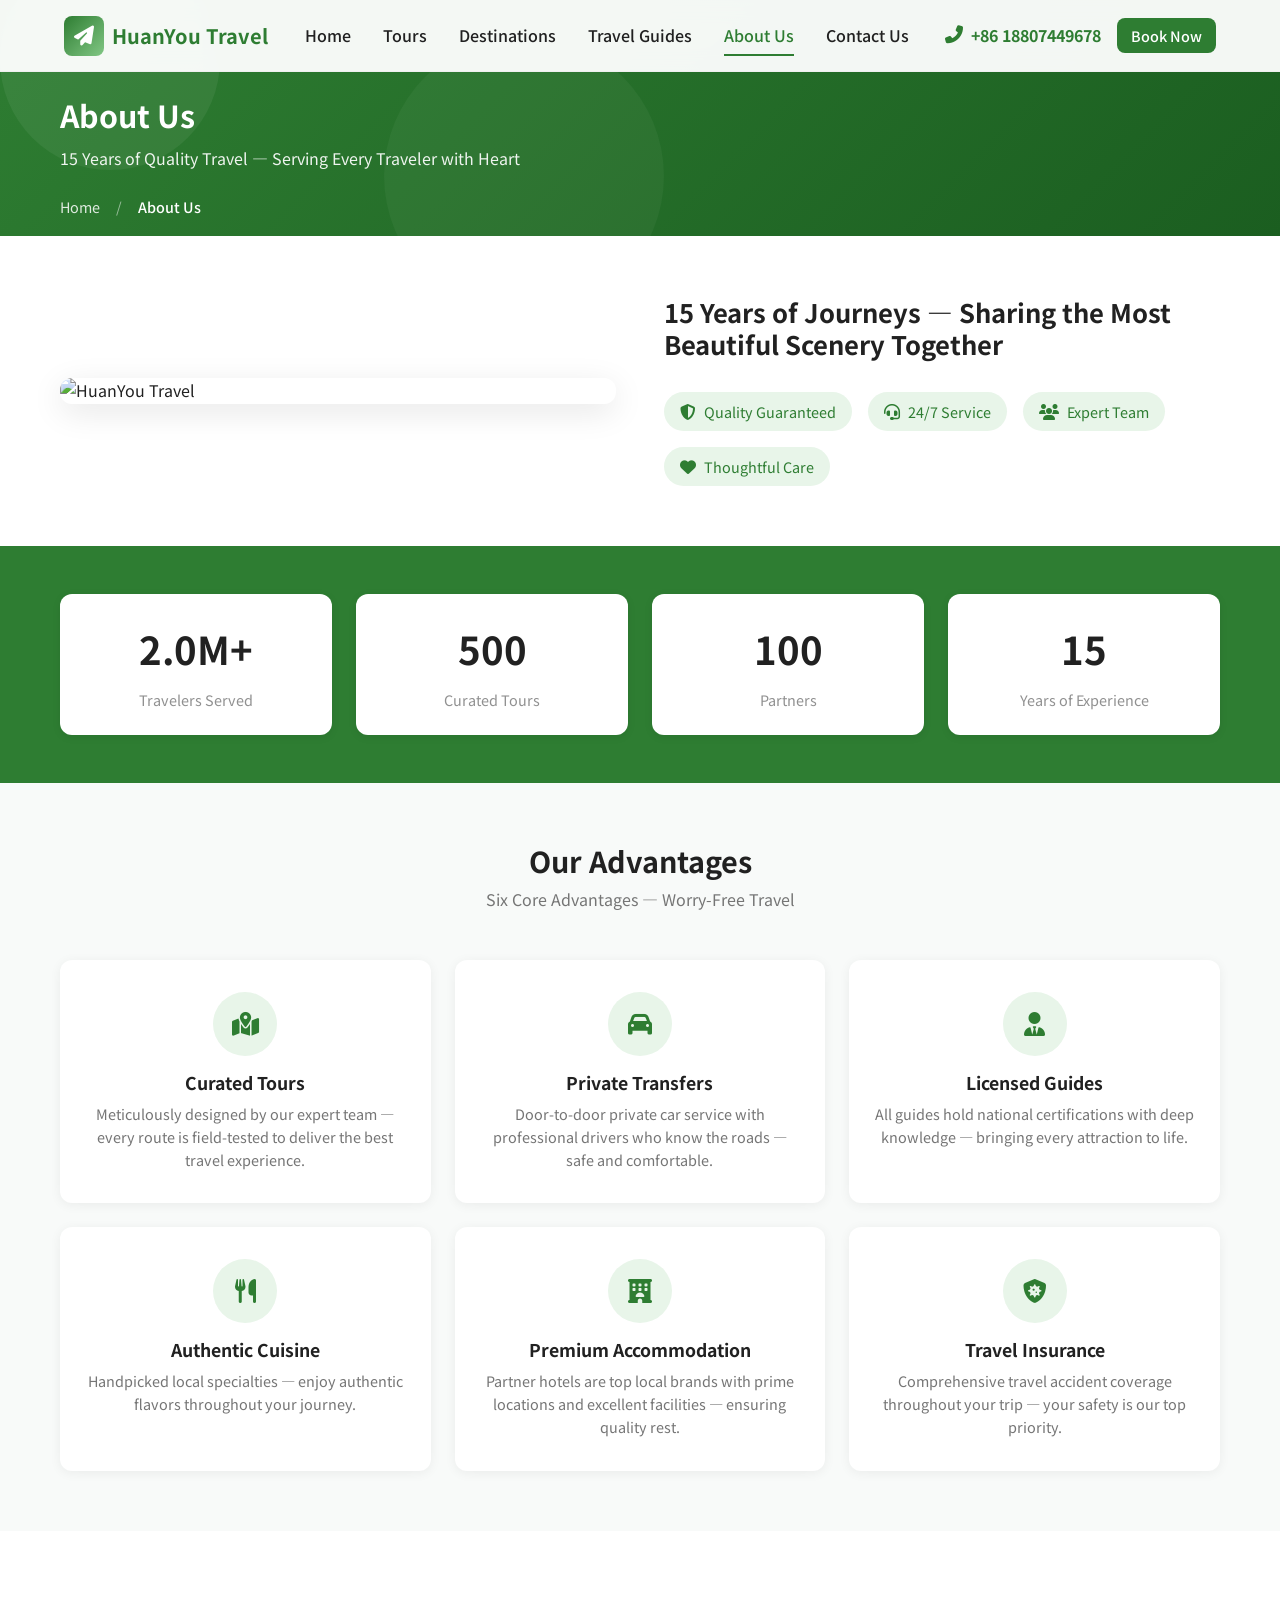
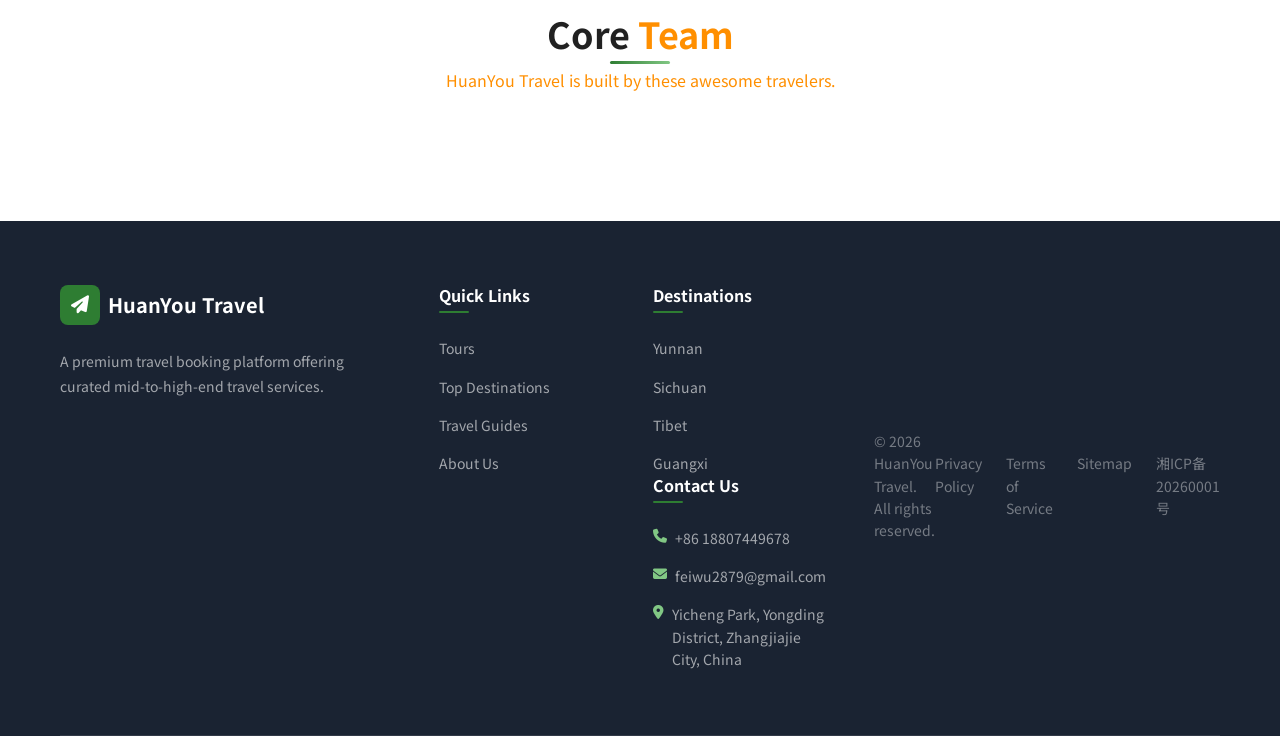
==== commit c4cfb5b2: "Fix footer rendering (define missing esc()), restore contact info cards, remove leftover about-story" ====
--- a/about.html
+++ b/about.html
@@ -144,18 +144,6 @@
       </div>
     </section>
 
-    <section class="about-story">
-      <div class="container">
-        <div class="about-story-grid">
-                    <div class="about-story-text">
-          </div>
-          <div class="about-story-image">
-<div id="about-team-images" class="about-team-images"></div>
-          </div>
-        </div>
-      </div>
-    </section>
-
     <section class="core-team">
       <div class="container">
         <div class="section-header">
